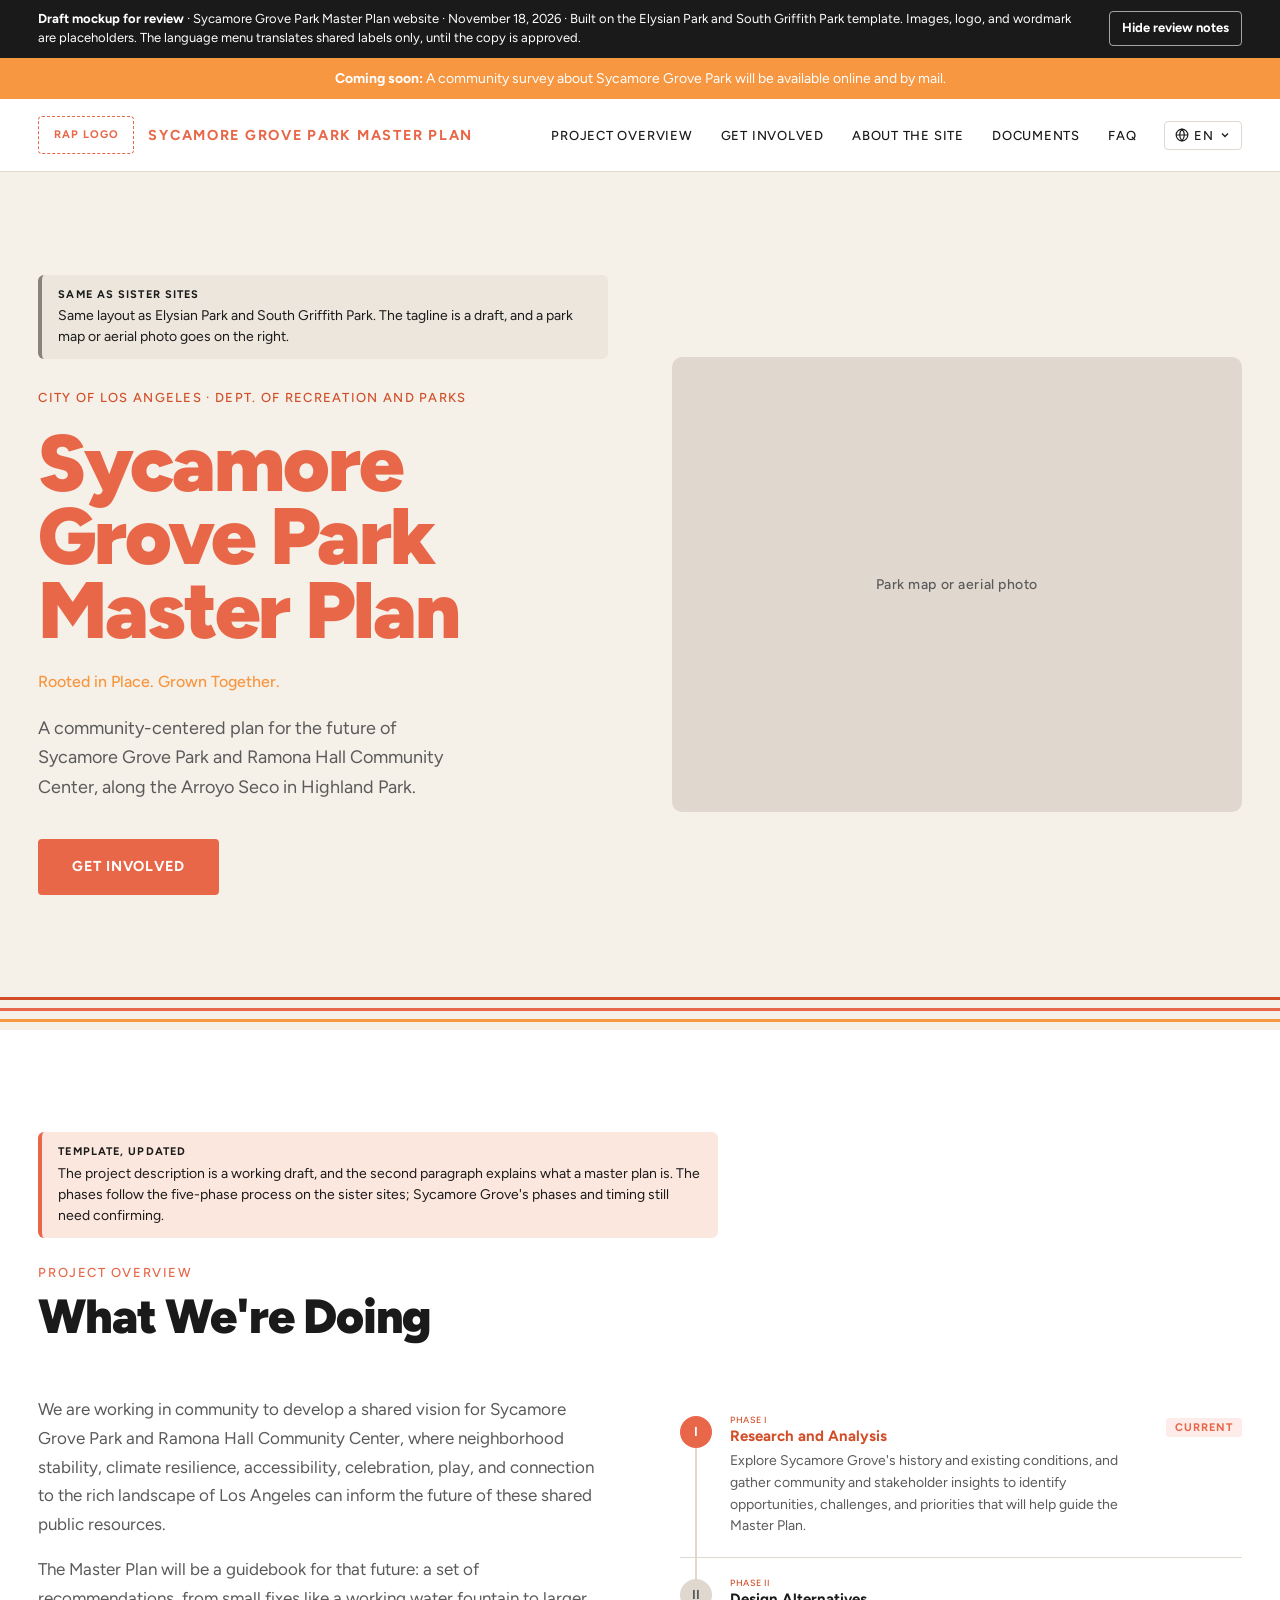
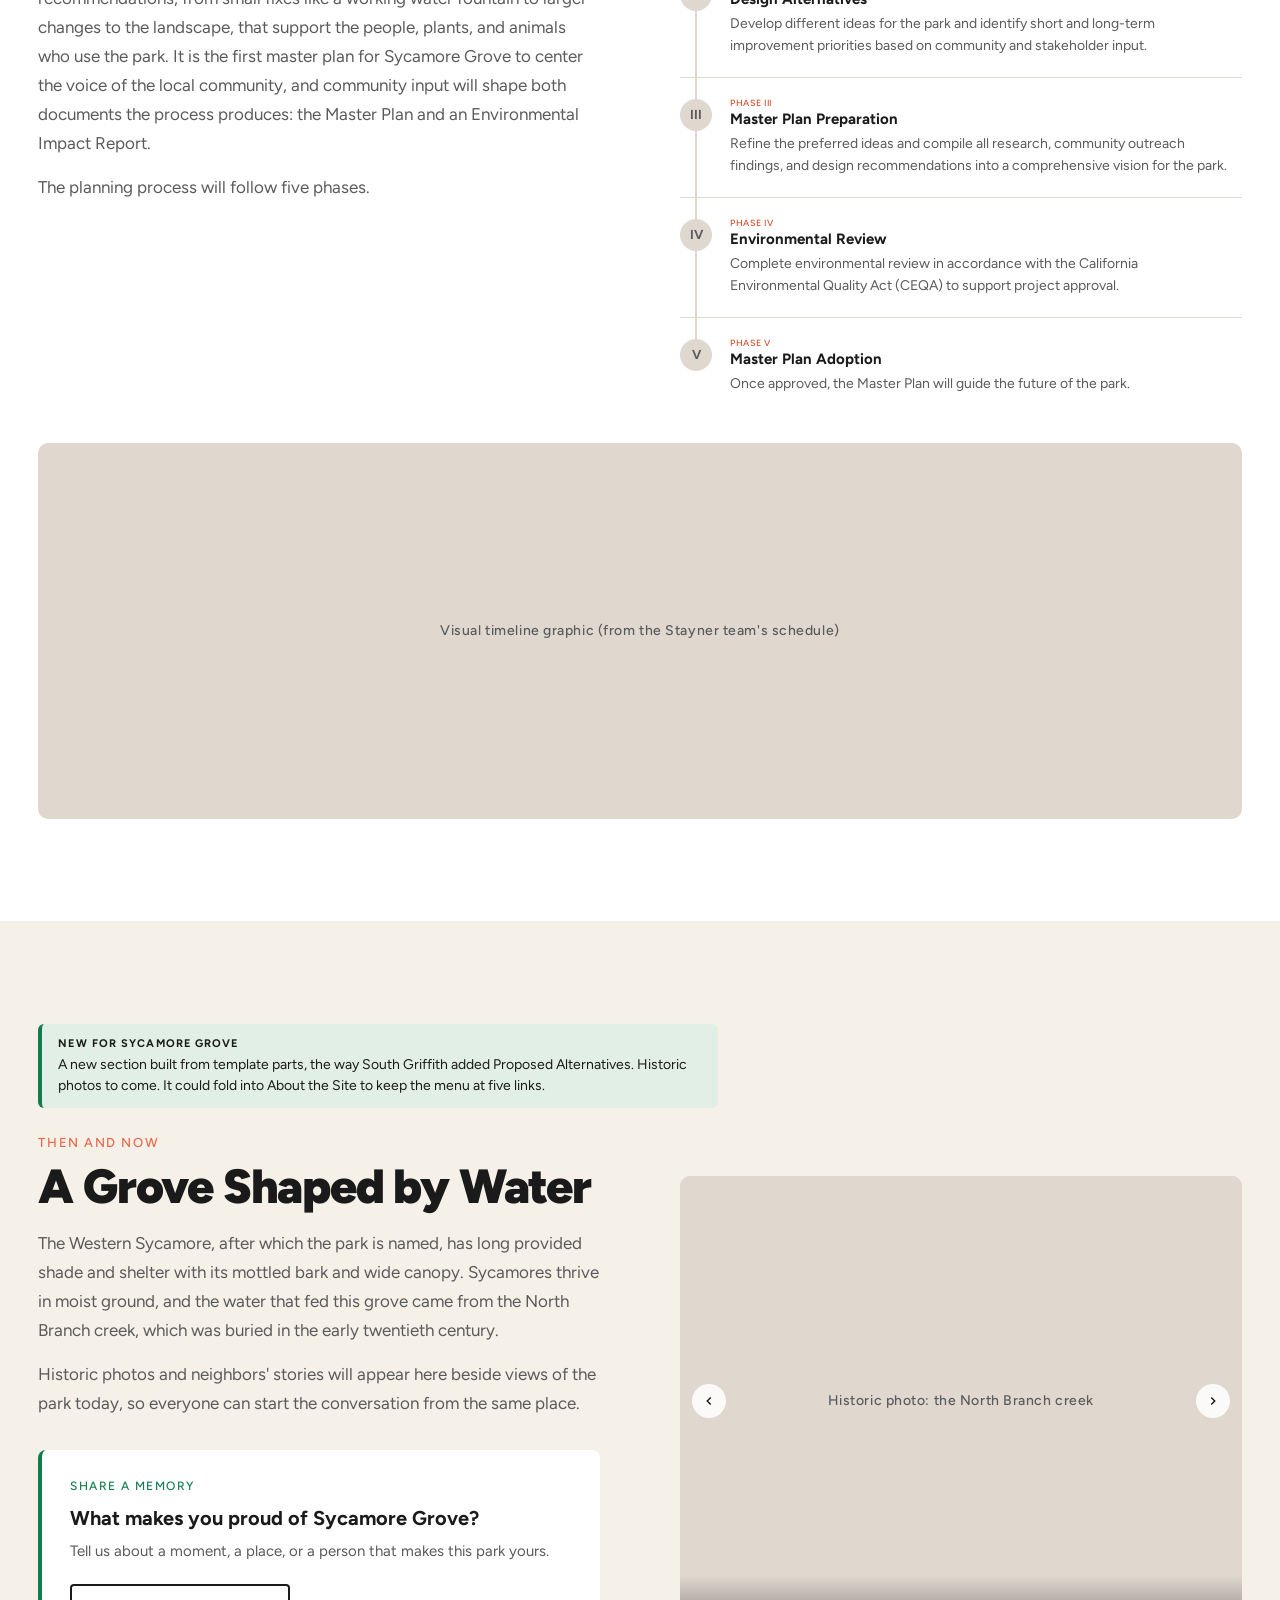
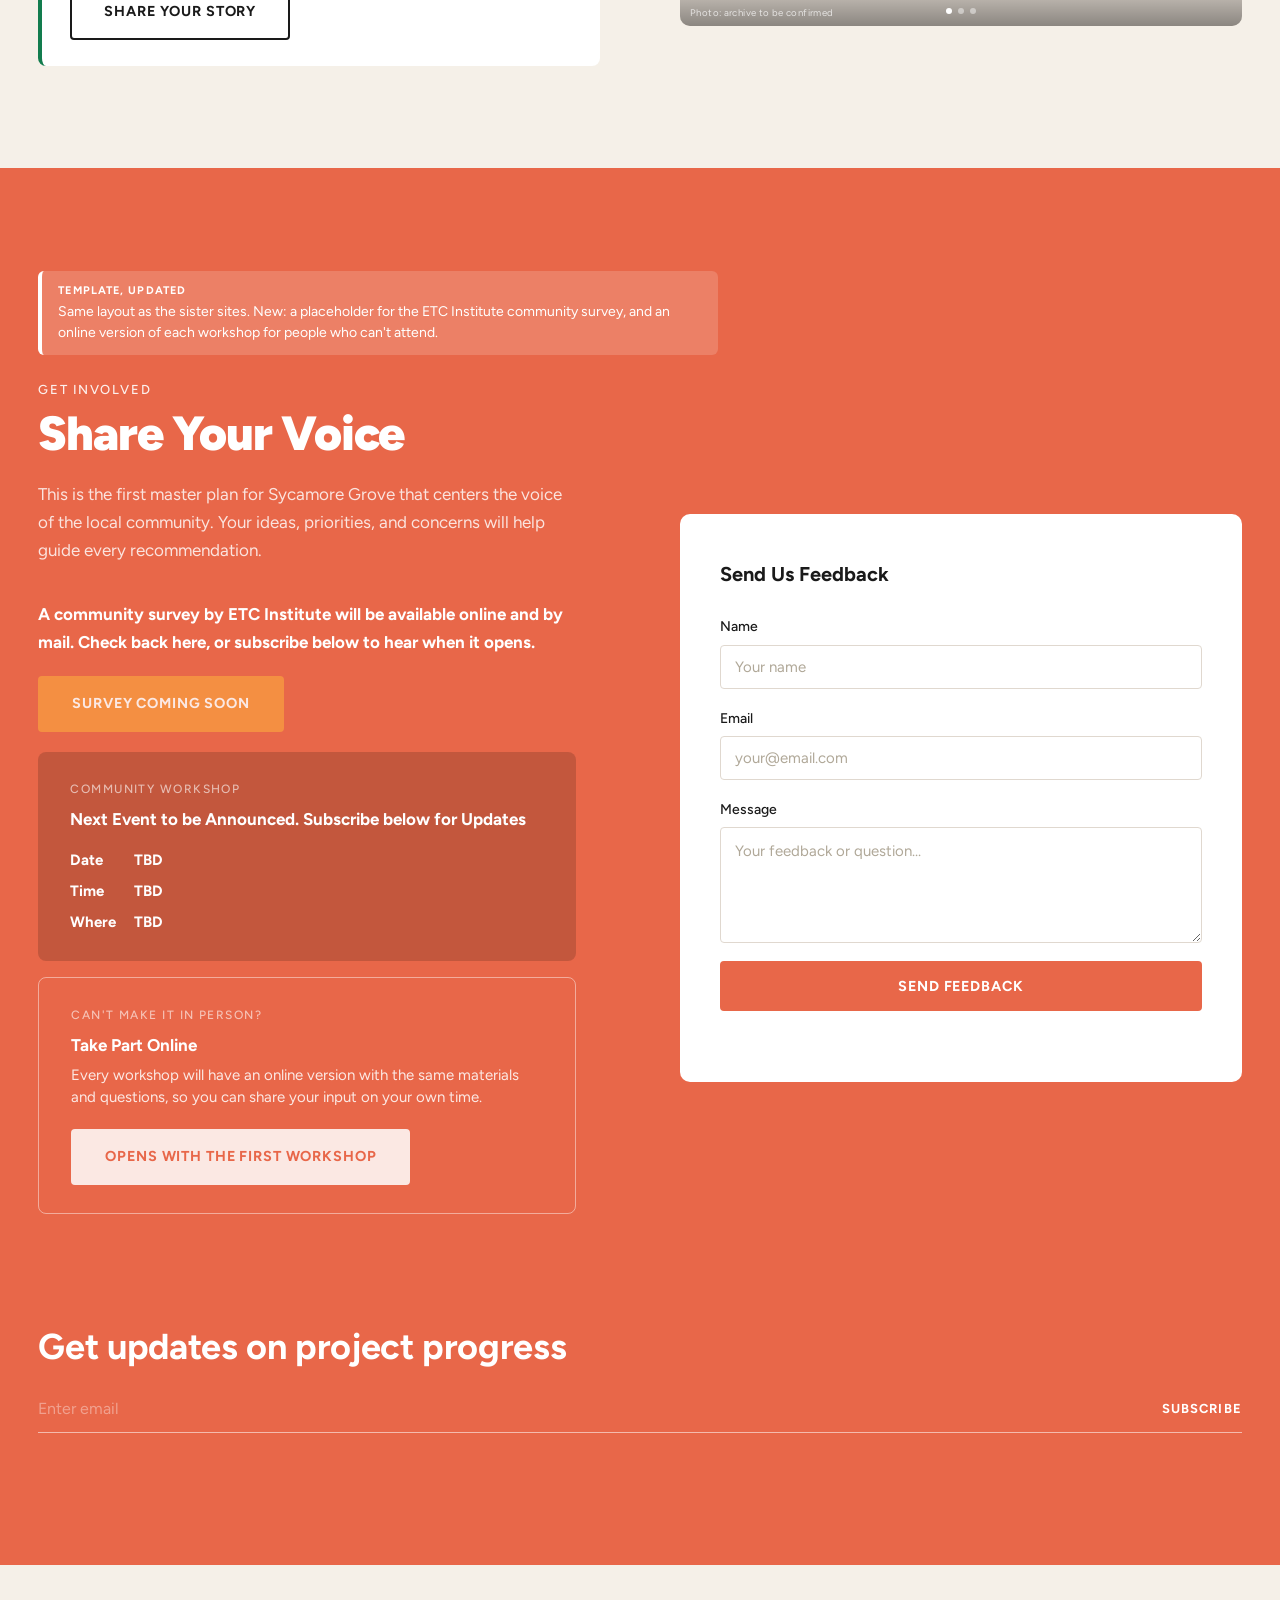
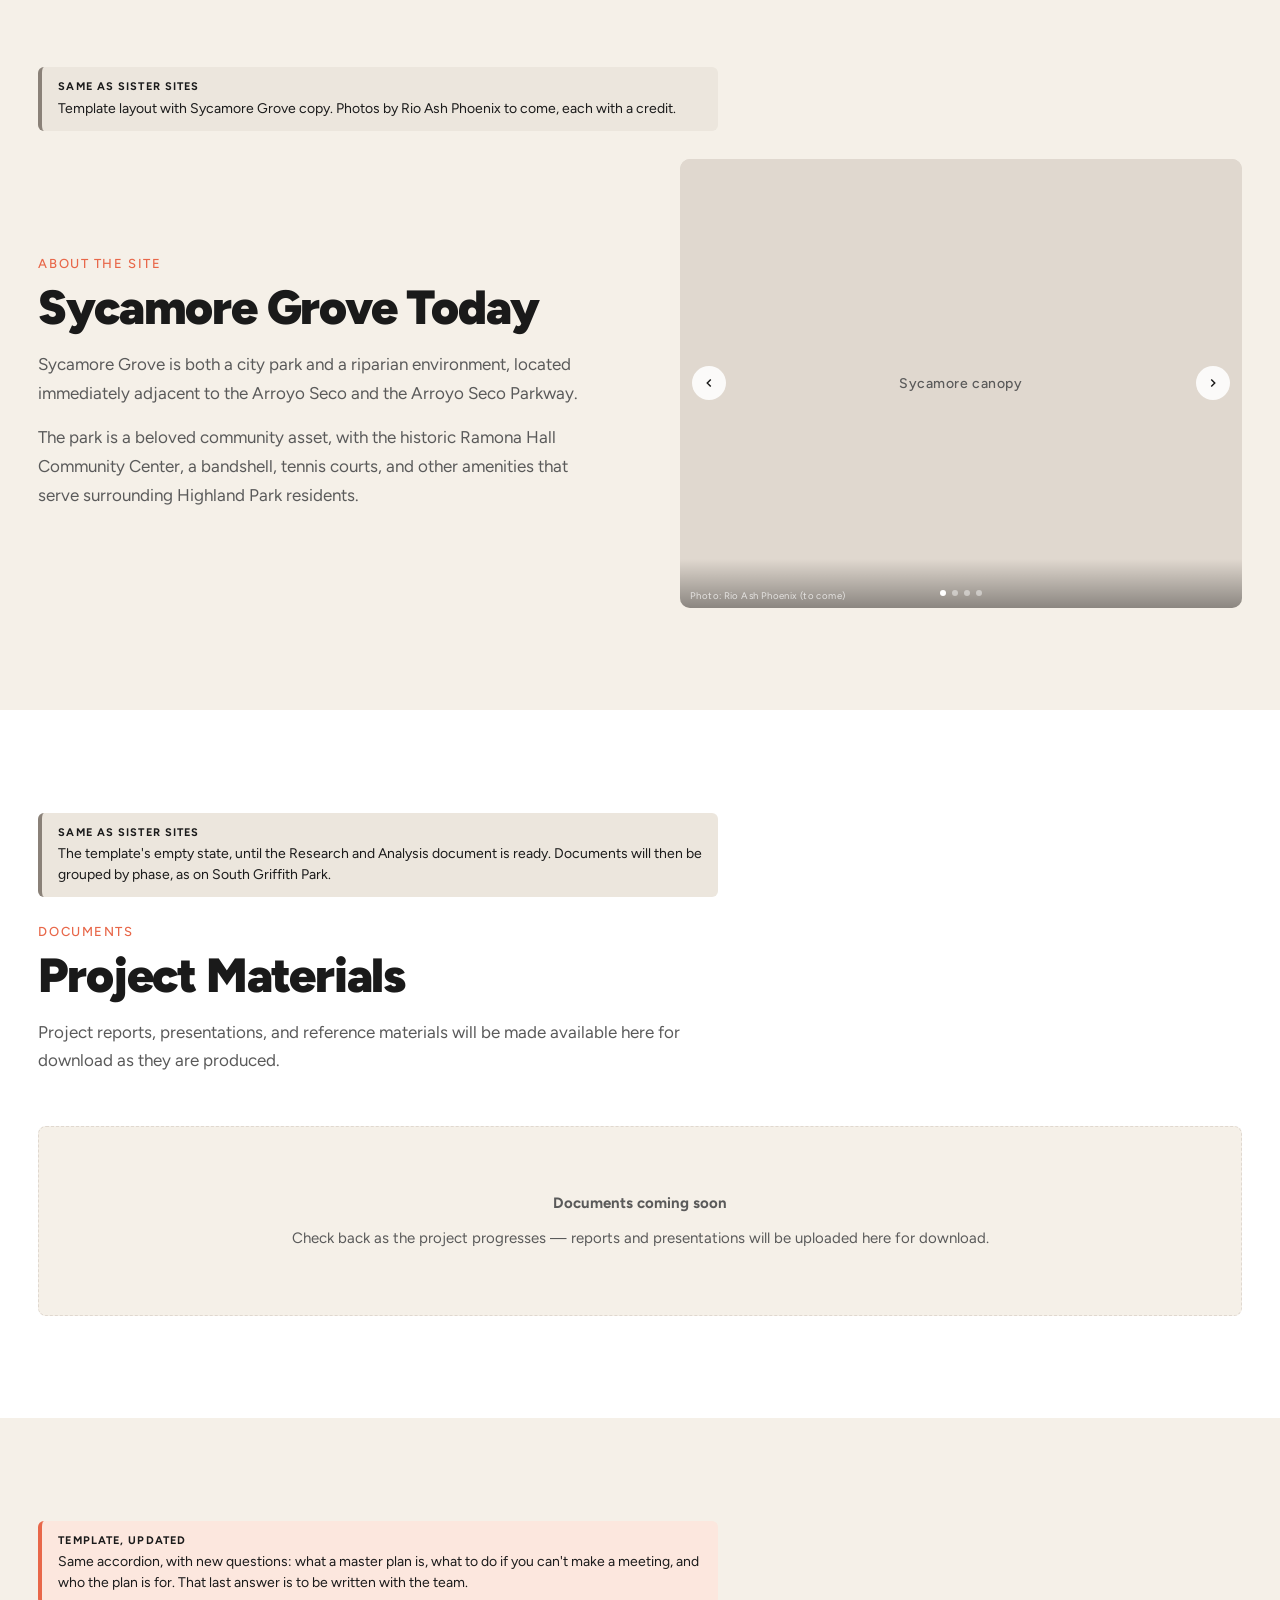
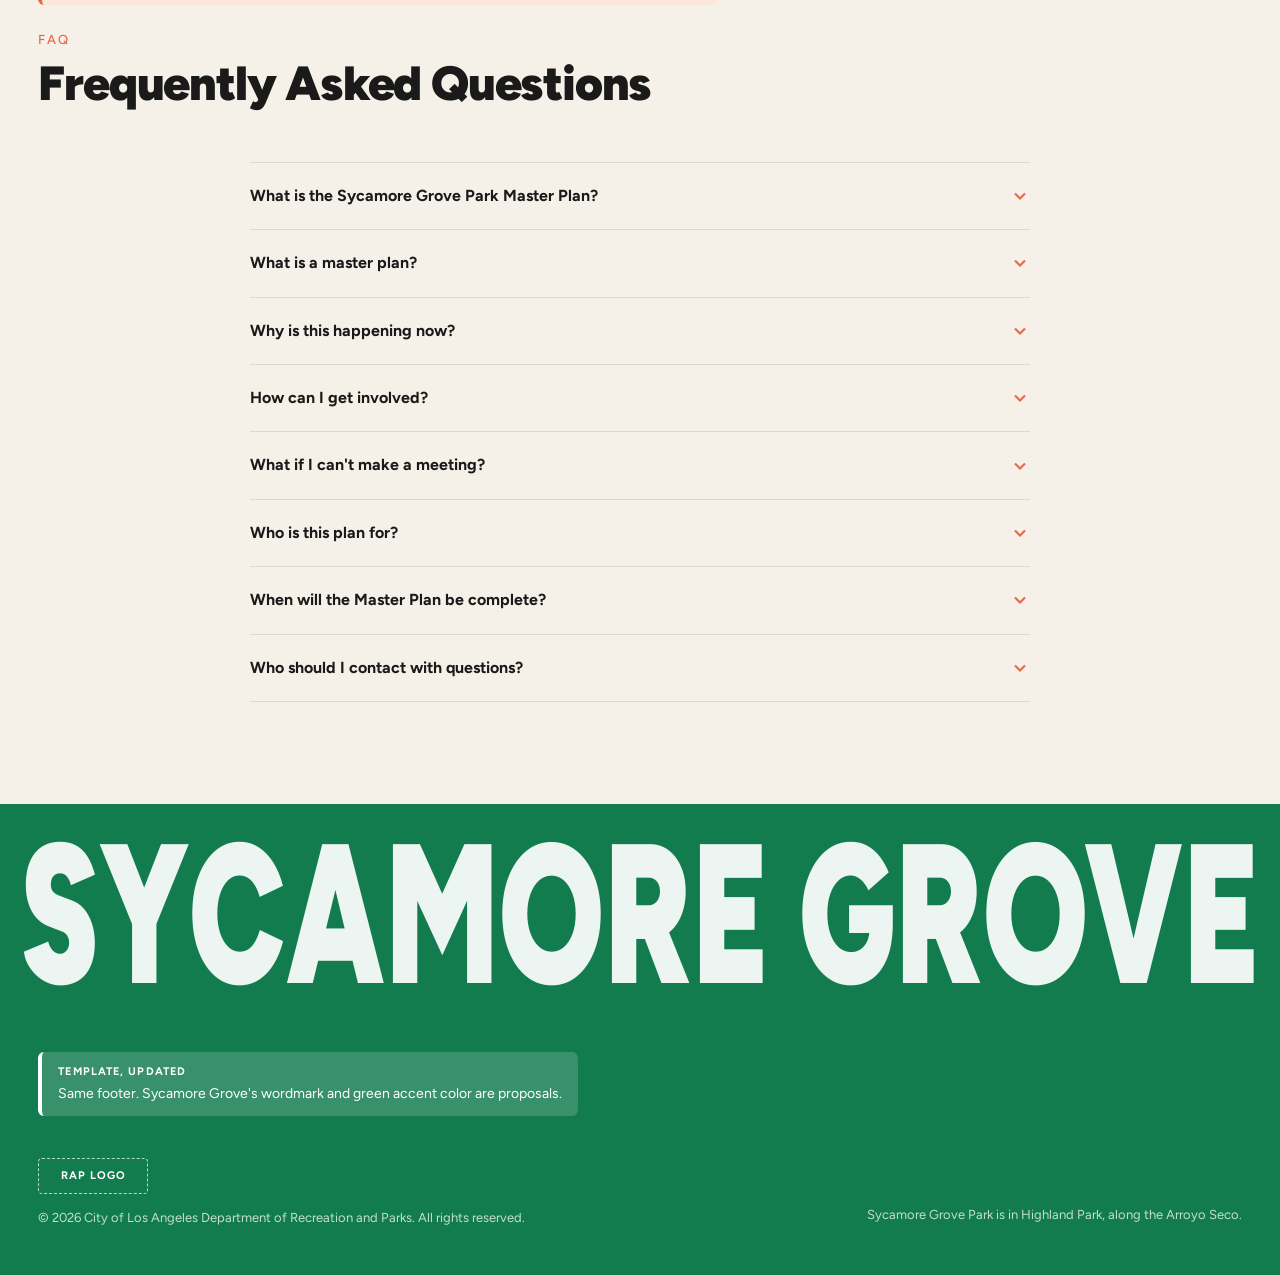
==== index.html @ 93586864 "Add files via upload" ====
<!DOCTYPE html>
<html lang="en">
<head>
  <meta charset="UTF-8">

  <!-- Google Analytics: the sister sites share one tag. Add it here once RAP confirms
       it should cover Sycamore Grove too. Left out of the mockup on purpose. -->

  <meta name="viewport" content="width=device-width, initial-scale=1.0">
  <title>Sycamore Grove Park Master Plan</title>
  <meta name="description" content="Help shape the future of Sycamore Grove Park and Ramona Hall Community Center. Share your voice in the community planning process.">
  <meta property="og:title" content="Sycamore Grove Park Master Plan">
  <meta property="og:description" content="Help shape the future of Sycamore Grove Park and Ramona Hall Community Center. Share your voice in the community planning process.">
  <meta property="og:type" content="website">
  <!-- og:image and og:url go here once the share image and site address exist -->

  <!-- MOCKUP ONLY: Figtree stands in for CircularXX until the font files are in ./Fonts -->
  <link rel="preconnect" href="https://fonts.googleapis.com">
  <link rel="preconnect" href="https://fonts.gstatic.com" crossorigin>
  <link href="https://fonts.googleapis.com/css2?family=Figtree:wght@300;400;500;700;900&display=swap" rel="stylesheet">

  <link rel="stylesheet" href="style.css">
  <!-- MOCKUP ONLY: review notes. Delete this line and mockup.js for the real site. -->
  <link rel="stylesheet" href="mockup.css">
</head>
<body>

  <!-- MOCKUP ONLY -->
  <div class="mock-bar">
    <p><strong>Draft mockup for review</strong> · Sycamore Grove Park Master Plan website · November 18, 2026 · Built on the Elysian Park and South Griffith Park template. Images, logo, and wordmark are placeholders. The language menu translates shared labels only, until the copy is approved.</p>
    <button type="button" class="mock-toggle">Hide review notes</button>
  </div>

  <!-- SURVEY BANNER (optional, same as South Griffith Park) -->
  <div class="survey-banner">
    <p data-i18n-html="survey_banner"><strong>Coming soon:</strong> A community survey about Sycamore Grove Park will be available online and by mail.</p>
  </div>

  <!-- NAVIGATION -->
  <header class="nav" id="top">
    <div class="nav__inner">
      <a href="#top" class="nav__brand">
        <!-- Replace with <img src="./Logo/LA_Rec%26Parks_Logo_Orange.svg" alt="LA Rec &amp; Parks" class="nav__logo"> -->
        <span class="nav__logo logo-placeholder" role="img" aria-label="LA Rec &amp; Parks">RAP logo</span>
        <span class="nav__site-name"><span class="nav__site-name--full">SYCAMORE GROVE PARK MASTER PLAN</span><span class="nav__site-name--short">SYCAMORE GROVE</span></span>
      </a>
      <nav class="nav__links" aria-label="Primary">
        <a href="#overview" data-i18n="nav_overview">Project Overview</a>
        <a href="#involved" data-i18n="nav_involved">Get Involved</a>
        <a href="#about" data-i18n="nav_about">About the Site</a>
        <a href="#documents" data-i18n="nav_documents">Documents</a>
        <a href="#faq" data-i18n="nav_faq">FAQ</a>
        <div class="lang-selector">
          <button class="lang-btn" id="langBtn" aria-expanded="false" aria-haspopup="listbox">
            <svg width="14" height="14" viewBox="0 0 24 24" fill="none" stroke="currentColor" stroke-width="2" aria-hidden="true"><circle cx="12" cy="12" r="10"/><path d="M2 12h20M12 2a15.3 15.3 0 0 1 4 10 15.3 15.3 0 0 1-4 10 15.3 15.3 0 0 1-4-10 15.3 15.3 0 0 1 4-10z"/></svg>
            <span id="langLabel">EN</span>
            <svg class="chevron" width="12" height="12" viewBox="0 0 24 24" fill="none" stroke="currentColor" stroke-width="2.5" aria-hidden="true"><polyline points="6 9 12 15 18 9"/></svg>
          </button>
          <div class="lang-dropdown" id="langDropdown" role="listbox" aria-label="Select language">
            <button role="option" aria-selected="true" data-code="EN">English</button>
            <button role="option" aria-selected="false" data-code="ES">Español</button>
            <button role="option" aria-selected="false" data-code="粤">广东话</button>
            <button role="option" aria-selected="false" data-code="普">普通话</button>
          </div>
        </div>
      </nav>
      <button class="nav__hamburger" id="mobileMenuBtn" aria-label="Open menu" aria-expanded="false" aria-controls="mobileMenu">
        <svg width="24" height="24" viewBox="0 0 24 24" fill="none" stroke="currentColor" stroke-width="2" aria-hidden="true"><line x1="3" y1="6" x2="21" y2="6"/><line x1="3" y1="12" x2="21" y2="12"/><line x1="3" y1="18" x2="21" y2="18"/></svg>
      </button>
    </div>
    <nav class="nav__mobile-menu" id="mobileMenu" aria-label="Mobile" hidden>
      <a href="#overview" data-i18n="nav_overview">Project Overview</a>
      <a href="#involved" data-i18n="nav_involved">Get Involved</a>
      <a href="#about" data-i18n="nav_about">About the Site</a>
      <a href="#documents" data-i18n="nav_documents">Documents</a>
      <a href="#faq" data-i18n="nav_faq">FAQ</a>
      <div class="mobile-lang">
        <button data-code="EN" aria-pressed="true">English</button>
        <button data-code="ES" aria-pressed="false">Español</button>
        <button data-code="粤" aria-pressed="false">广东话</button>
        <button data-code="普" aria-pressed="false">普通话</button>
      </div>
    </nav>
  </header>

  <main>

    <!-- HERO / INTRO -->
    <section class="hero" id="intro">
      <div class="hero__inner">
        <div class="hero__content">
          <aside class="mock-note" data-kind="template"><strong>Same as sister sites</strong>Same layout as Elysian Park and South Griffith Park. The tagline is a draft, and a park map or aerial photo goes on the right.</aside>
          <p class="eyebrow" data-i18n="hero_eyebrow">City of Los Angeles · Dept. of Recreation and Parks</p>
          <h1 class="hero__headline" data-i18n-html="hero_headline">Sycamore<br>Grove Park<br>Master Plan</h1>
          <p class="hero__tagline" data-i18n="hero_tagline">Rooted in Place. Grown Together.</p>
          <p class="hero__body" data-i18n="hero_body">A community-centered plan for the future of Sycamore Grove Park and Ramona Hall Community Center, along the Arroyo Seco in Highland Park.</p>
          <div class="hero__ctas">
            <a href="#involved" class="btn btn--primary" data-i18n="hero_cta">Get Involved</a>
          </div>
        </div>
        <div class="hero__image">
          <!-- Replace with <img src="./Images/SYCAMORE%20GROVE%20MAP.jpg" alt="Sycamore Grove Park map"> -->
          <span class="placeholder-label">Park map or aerial photo</span>
        </div>
      </div>
      <div class="hero__stripes" aria-hidden="true">
        <div class="stripe stripe--1"></div>
        <div class="stripe stripe--2"></div>
        <div class="stripe stripe--3"></div>
      </div>
    </section>

    <!-- PROJECT OVERVIEW -->
    <section class="section section--white" id="overview">
      <div class="section__inner">
        <aside class="mock-note" data-kind="updated"><strong>Template, updated</strong>The project description is a working draft, and the second paragraph explains what a master plan is. The phases follow the five-phase process on the sister sites; Sycamore Grove's phases and timing still need confirming.</aside>
        <div class="section__header">
          <p class="section-label" data-i18n="overview_label">Project Overview</p>
          <h2 class="section-heading" data-i18n="overview_heading">What We're Doing</h2>
        </div>
        <div class="overview-cols">
          <div class="overview-desc">
            <p data-i18n="overview_p1">We are working in community to develop a shared vision for Sycamore Grove Park and Ramona Hall Community Center, where neighborhood stability, climate resilience, accessibility, celebration, play, and connection to the rich landscape of Los Angeles can inform the future of these shared public resources.</p>
            <p data-i18n="overview_p2">The Master Plan will be a guidebook for that future: a set of recommendations, from small fixes like a working water fountain to larger changes to the landscape, that support the people, plants, and animals who use the park. It is the first master plan for Sycamore Grove to center the voice of the local community, and community input will shape both documents the process produces: the Master Plan and an Environmental Impact Report.</p>
            <p data-i18n="overview_p3">The planning process will follow five phases.</p>
          </div>
          <div class="overview-timeline">
            <ol class="timeline">
              <li class="timeline__item timeline__item--current">
                <div class="timeline__dot" aria-hidden="true">I</div>
                <div class="timeline__content">
                  <p class="timeline__phase-label" data-i18n="phase_label_1">Phase I</p>
                  <h3 data-i18n="timeline_1_title">Research and Analysis</h3>
                  <p data-i18n="timeline_1_desc">Explore Sycamore Grove's history and existing conditions, and gather community and stakeholder insights to identify opportunities, challenges, and priorities that will help guide the Master Plan.</p>
                </div>
                <span class="timeline__badge" data-i18n="timeline_badge">Current</span>
              </li>
              <li class="timeline__item">
                <div class="timeline__dot" aria-hidden="true">II</div>
                <div class="timeline__content">
                  <p class="timeline__phase-label" data-i18n="phase_label_2">Phase II</p>
                  <h3 data-i18n="timeline_2_title">Design Alternatives</h3>
                  <p data-i18n="timeline_2_desc">Develop different ideas for the park and identify short and long-term improvement priorities based on community and stakeholder input.</p>
                </div>
              </li>
              <li class="timeline__item">
                <div class="timeline__dot" aria-hidden="true">III</div>
                <div class="timeline__content">
                  <p class="timeline__phase-label" data-i18n="phase_label_3">Phase III</p>
                  <h3 data-i18n="timeline_3_title">Master Plan Preparation</h3>
                  <p data-i18n="timeline_3_desc">Refine the preferred ideas and compile all research, community outreach findings, and design recommendations into a comprehensive vision for the park.</p>
                </div>
              </li>
              <li class="timeline__item">
                <div class="timeline__dot" aria-hidden="true">IV</div>
                <div class="timeline__content">
                  <p class="timeline__phase-label" data-i18n="phase_label_4">Phase IV</p>
                  <h3 data-i18n="timeline_4_title">Environmental Review</h3>
                  <p data-i18n="timeline_4_desc">Complete environmental review in accordance with the California Environmental Quality Act (CEQA) to support project approval.</p>
                </div>
              </li>
              <li class="timeline__item">
                <div class="timeline__dot" aria-hidden="true">V</div>
                <div class="timeline__content">
                  <p class="timeline__phase-label" data-i18n="phase_label_5">Phase V</p>
                  <h3 data-i18n="timeline_5_title">Master Plan Adoption</h3>
                  <p data-i18n="timeline_5_desc">Once approved, the Master Plan will guide the future of the park.</p>
                </div>
              </li>
            </ol>
          </div>
        </div>
        <div class="overview-timeline-graphic">
          <!-- Replace with <img src="./Images/Sycamore%20Grove%20MP_Visual%20Timeline.png" alt="Sycamore Grove Park Master Plan visual timeline"> -->
          <div class="graphic-placeholder"><span class="placeholder-label">Visual timeline graphic (from the Stayner team's schedule)</span></div>
        </div>
      </div>
    </section>

    <!-- THEN AND NOW (new for Sycamore Grove) -->
    <section class="section section--cream" id="history">
      <div class="section__inner">
        <aside class="mock-note" data-kind="new"><strong>New for Sycamore Grove</strong>A new section built from template parts, the way South Griffith added Proposed Alternatives. Historic photos to come. It could fold into About the Site to keep the menu at five links.</aside>
        <div class="section__inner--split history-split">
          <div class="about-text">
            <p class="section-label" data-i18n="history_label">Then and Now</p>
            <h2 class="section-heading" data-i18n="history_heading">A Grove Shaped by Water</h2>
            <p data-i18n="history_p1">The Western Sycamore, after which the park is named, has long provided shade and shelter with its mottled bark and wide canopy. Sycamores thrive in moist ground, and the water that fed this grove came from the North Branch creek, which was buried in the early twentieth century.</p>
            <p data-i18n="history_p2">Historic photos and neighbors' stories will appear here beside views of the park today, so everyone can start the conversation from the same place.</p>
            <div class="prompt-card">
              <p class="prompt-card__tag" data-i18n="prompt_tag">Share a memory</p>
              <h3 data-i18n="prompt_heading">What makes you proud of Sycamore Grove?</h3>
              <p data-i18n="prompt_body">Tell us about a moment, a place, or a person that makes this park yours.</p>
              <a href="#involved" class="btn btn--outline" data-i18n="prompt_cta">Share Your Story</a>
            </div>
          </div>
          <div class="carousel" role="region" aria-label="Historic and current photos" aria-roledescription="carousel">
            <div class="carousel__slide is-active">
              <div class="carousel__placeholder"><span class="placeholder-label">Historic photo: the North Branch creek</span></div>
              <span class="carousel__credit">Photo: archive to be confirmed</span>
            </div>
            <div class="carousel__slide">
              <div class="carousel__placeholder"><span class="placeholder-label">The same view today</span></div>
              <span class="carousel__credit">Photo: Rio Ash Phoenix (to come)</span>
            </div>
            <div class="carousel__slide">
              <div class="carousel__placeholder"><span class="placeholder-label">Historic photo: Ramona Hall or the bandshell</span></div>
              <span class="carousel__credit">Photo: archive to be confirmed</span>
            </div>
            <button class="carousel__btn carousel__btn--prev" aria-label="Previous image">
              <svg width="14" height="14" viewBox="0 0 24 24" fill="none" stroke="currentColor" stroke-width="2.5" aria-hidden="true"><polyline points="15 18 9 12 15 6"/></svg>
            </button>
            <button class="carousel__btn carousel__btn--next" aria-label="Next image">
              <svg width="14" height="14" viewBox="0 0 24 24" fill="none" stroke="currentColor" stroke-width="2.5" aria-hidden="true"><polyline points="9 6 15 12 9 18"/></svg>
            </button>
            <div class="carousel__dots" aria-hidden="true">
              <button class="carousel__dot is-active" tabindex="-1"></button>
              <button class="carousel__dot" tabindex="-1"></button>
              <button class="carousel__dot" tabindex="-1"></button>
            </div>
          </div>
        </div>
      </div>
    </section>

    <!-- GET INVOLVED -->
    <section class="section section--orange" id="involved">
      <div class="section__inner">
        <aside class="mock-note mock-note--on-dark" data-kind="updated"><strong>Template, updated</strong>Same layout as the sister sites. New: a placeholder for the ETC Institute community survey, and an online version of each workshop for people who can't attend.</aside>
        <div class="involved-split">
          <div class="involved-left">
            <p class="section-label section-label--light" data-i18n="involved_label">Get Involved</p>
            <h2 class="section-heading section-heading--white" data-i18n="involved_heading">Share Your Voice</h2>
            <p class="involved-body" data-i18n="involved_body">This is the first master plan for Sycamore Grove that centers the voice of the local community. Your ideas, priorities, and concerns will help guide every recommendation.</p>
            <p class="survey-closed" data-i18n="survey_note">A community survey by ETC Institute will be available online and by mail. Check back here, or subscribe below to hear when it opens.</p>
            <div class="survey-cta">
              <span class="btn btn--accent is-soon" aria-disabled="true" data-i18n="survey_cta_soon">Survey Coming Soon</span>
            </div>
            <div class="workshop-block">
              <p class="workshop-tag" data-i18n="workshop_tag">Community Workshop</p>
              <h3 data-i18n="workshop_heading">Next Event to be Announced. Subscribe below for Updates</h3>
              <ul class="workshop-details">
                <li><span data-i18n="workshop_date_label">Date</span><span data-i18n="workshop_date_value">TBD</span></li>
                <li><span data-i18n="workshop_time_label">Time</span><span data-i18n="workshop_time_value">TBD</span></li>
                <li><span data-i18n="workshop_where_label">Where</span><span data-i18n="workshop_where_value">TBD</span></li>
              </ul>
            </div>
            <div class="online-block">
              <p class="workshop-tag" data-i18n="online_tag">Can't make it in person?</p>
              <h3 data-i18n="online_heading">Take Part Online</h3>
              <p data-i18n="online_body">Every workshop will have an online version with the same materials and questions, so you can share your input on your own time.</p>
              <span class="btn btn--white is-soon" aria-disabled="true" data-i18n="online_cta">Opens With the First Workshop</span>
            </div>
          </div>
          <div class="involved-form">
            <form id="feedbackForm" novalidate>
              <h3 data-i18n="form_heading">Send Us Feedback</h3>
              <div class="form-field">
                <label for="name" data-i18n="form_name_label">Name</label>
                <input type="text" id="name" name="name" placeholder="Your name" required autocomplete="name" data-i18n-placeholder="form_name_placeholder">
              </div>
              <div class="form-field">
                <label for="email" data-i18n="form_email_label">Email</label>
                <input type="email" id="email" name="email" placeholder="your@email.com" required autocomplete="email" data-i18n-placeholder="form_email_placeholder">
              </div>
              <div class="form-field">
                <label for="message" data-i18n="form_message_label">Message</label>
                <textarea id="message" name="message" rows="4" placeholder="Your feedback or question..." required data-i18n-placeholder="form_message_placeholder"></textarea>
              </div>
              <button type="submit" class="btn btn--primary btn--full" data-i18n="form_submit">Send Feedback</button>
              <p class="form-status" id="formStatus" aria-live="polite" aria-atomic="true"></p>
            </form>
          </div>
        </div>
        <div class="updates-row">
          <p class="updates-label" data-i18n="updates_label">Get updates on project progress</p>
          <form class="updates-form" id="updatesForm" novalidate>
            <input type="email" class="updates-input" placeholder="Enter email" aria-label="Email address" required data-i18n-placeholder="updates_placeholder">
            <button type="submit" class="updates-submit" data-i18n="updates_submit">Subscribe</button>
          </form>
          <p class="updates-status" id="updatesStatus" aria-live="polite" aria-atomic="true"></p>
        </div>
      </div>
    </section>

    <!-- ABOUT THE SITE -->
    <section class="section section--cream" id="about">
      <div class="section__inner">
        <aside class="mock-note" data-kind="template"><strong>Same as sister sites</strong>Template layout with Sycamore Grove copy. Photos by Rio Ash Phoenix to come, each with a credit.</aside>
        <div class="section__inner--split about-split">
          <div class="about-text">
            <p class="section-label" data-i18n="about_label">About the Site</p>
            <h2 class="section-heading" data-i18n="about_heading">Sycamore Grove Today</h2>
            <p data-i18n="about_p1">Sycamore Grove is both a city park and a riparian environment, located immediately adjacent to the Arroyo Seco and the Arroyo Seco Parkway.</p>
            <p data-i18n="about_p2">The park is a beloved community asset, with the historic Ramona Hall Community Center, a bandshell, tennis courts, and other amenities that serve surrounding Highland Park residents.</p>
          </div>
          <div class="carousel" role="region" aria-label="Site images" aria-roledescription="carousel">
            <div class="carousel__slide is-active">
              <div class="carousel__placeholder"><span class="placeholder-label">Sycamore canopy</span></div>
              <span class="carousel__credit">Photo: Rio Ash Phoenix (to come)</span>
            </div>
            <div class="carousel__slide">
              <div class="carousel__placeholder"><span class="placeholder-label">Ramona Hall Community Center</span></div>
              <span class="carousel__credit">Photo: Rio Ash Phoenix (to come)</span>
            </div>
            <div class="carousel__slide">
              <div class="carousel__placeholder"><span class="placeholder-label">Bandshell</span></div>
              <span class="carousel__credit">Photo: Rio Ash Phoenix (to come)</span>
            </div>
            <div class="carousel__slide">
              <div class="carousel__placeholder"><span class="placeholder-label">Arroyo Seco edge</span></div>
              <span class="carousel__credit">Photo: Rio Ash Phoenix (to come)</span>
            </div>
            <button class="carousel__btn carousel__btn--prev" aria-label="Previous image">
              <svg width="14" height="14" viewBox="0 0 24 24" fill="none" stroke="currentColor" stroke-width="2.5" aria-hidden="true"><polyline points="15 18 9 12 15 6"/></svg>
            </button>
            <button class="carousel__btn carousel__btn--next" aria-label="Next image">
              <svg width="14" height="14" viewBox="0 0 24 24" fill="none" stroke="currentColor" stroke-width="2.5" aria-hidden="true"><polyline points="9 6 15 12 9 18"/></svg>
            </button>
            <div class="carousel__dots" aria-hidden="true">
              <button class="carousel__dot is-active" tabindex="-1"></button>
              <button class="carousel__dot" tabindex="-1"></button>
              <button class="carousel__dot" tabindex="-1"></button>
              <button class="carousel__dot" tabindex="-1"></button>
            </div>
          </div>
        </div>
      </div>
    </section>

    <!-- DOCUMENTS -->
    <section class="section section--white" id="documents">
      <div class="section__inner">
        <aside class="mock-note" data-kind="template"><strong>Same as sister sites</strong>The template's empty state, until the Research and Analysis document is ready. Documents will then be grouped by phase, as on South Griffith Park.</aside>
        <div class="section__header">
          <p class="section-label" data-i18n="docs_label">Documents</p>
          <h2 class="section-heading" data-i18n="docs_heading">Project Materials</h2>
          <p class="section-intro" data-i18n="docs_intro">Project reports, presentations, and reference materials will be made available here for download as they are produced.</p>
        </div>
        <div class="docs-empty">
          <p class="docs-empty__title" data-i18n="docs_empty_title">Documents coming soon</p>
          <p data-i18n="docs_empty_body">Check back as the project progresses — reports and presentations will be uploaded here for download.</p>
        </div>
      </div>
    </section>

    <!-- FAQ -->
    <section class="section section--cream" id="faq">
      <div class="section__inner">
        <aside class="mock-note" data-kind="updated"><strong>Template, updated</strong>Same accordion, with new questions: what a master plan is, what to do if you can't make a meeting, and who the plan is for. That last answer is to be written with the team.</aside>
        <div class="section__header">
          <p class="section-label" data-i18n="faq_label">FAQ</p>
          <h2 class="section-heading" data-i18n="faq_heading">Frequently Asked Questions</h2>
        </div>
        <div class="accordion" role="list">

          <div class="accordion__item" role="listitem">
            <button class="accordion__trigger" aria-expanded="false" aria-controls="faq-1">
              <span data-i18n="faq_1_q">What is the Sycamore Grove Park Master Plan?</span>
              <svg class="accordion__icon" width="20" height="20" viewBox="0 0 24 24" fill="none" stroke="currentColor" stroke-width="2.5" aria-hidden="true"><polyline points="6 9 12 15 18 9"/></svg>
            </button>
            <div class="accordion__body" id="faq-1" role="region">
              <div class="accordion__body-inner" data-i18n-html="faq_1_body">
                <p>The Sycamore Grove Park Master Plan is a planning initiative led by the City of Los Angeles Department of Recreation and Parks to guide the future of Sycamore Grove Park and Ramona Hall Community Center. It is the first master plan for the park to center the voice of the local community.</p>
              </div>
            </div>
          </div>

          <div class="accordion__item" role="listitem">
            <button class="accordion__trigger" aria-expanded="false" aria-controls="faq-2">
              <span data-i18n="faq_2_q">What is a master plan?</span>
              <svg class="accordion__icon" width="20" height="20" viewBox="0 0 24 24" fill="none" stroke="currentColor" stroke-width="2.5" aria-hidden="true"><polyline points="6 9 12 15 18 9"/></svg>
            </button>
            <div class="accordion__body" id="faq-2" role="region">
              <div class="accordion__body-inner" data-i18n-html="faq_2_body">
                <p>A master plan is a legal document: a set of recommendations for how a park should change over time. Recommendations can range from small improvements, like fixing a water fountain, to larger changes to the landscape.</p>
                <p>This process produces two documents: the Master Plan and an Environmental Impact Report, which studies how proposed changes would affect the environment. Community input shapes the decisions in both.</p>
              </div>
            </div>
          </div>

          <div class="accordion__item" role="listitem">
            <button class="accordion__trigger" aria-expanded="false" aria-controls="faq-3">
              <span data-i18n="faq_3_q">Why is this happening now?</span>
              <svg class="accordion__icon" width="20" height="20" viewBox="0 0 24 24" fill="none" stroke="currentColor" stroke-width="2.5" aria-hidden="true"><polyline points="6 9 12 15 18 9"/></svg>
            </button>
            <div class="accordion__body" id="faq-3" role="region">
              <div class="accordion__body-inner" data-i18n-html="faq_3_body">
                <p>Sycamore Grove is a beloved community asset, and RAP has identified it as a park in need of a new vision. <em class="draft">[Draft: add funding and background once confirmed with the project team.]</em></p>
              </div>
            </div>
          </div>

          <div class="accordion__item" role="listitem">
            <button class="accordion__trigger" aria-expanded="false" aria-controls="faq-4">
              <span data-i18n="faq_4_q">How can I get involved?</span>
              <svg class="accordion__icon" width="20" height="20" viewBox="0 0 24 24" fill="none" stroke="currentColor" stroke-width="2.5" aria-hidden="true"><polyline points="6 9 12 15 18 9"/></svg>
            </button>
            <div class="accordion__body" id="faq-4" role="region">
              <div class="accordion__body-inner" data-i18n-html="faq_4_body">
                <p>Community members will be able to take part through:</p>
                <ul>
                  <li>A community survey, online and by mail</li>
                  <li>Community workshops</li>
                  <li>An online version of each workshop</li>
                  <li>Sending feedback through this website</li>
                </ul>
              </div>
            </div>
          </div>

          <div class="accordion__item" role="listitem">
            <button class="accordion__trigger" aria-expanded="false" aria-controls="faq-5">
              <span data-i18n="faq_5_q">What if I can't make a meeting?</span>
              <svg class="accordion__icon" width="20" height="20" viewBox="0 0 24 24" fill="none" stroke="currentColor" stroke-width="2.5" aria-hidden="true"><polyline points="6 9 12 15 18 9"/></svg>
            </button>
            <div class="accordion__body" id="faq-5" role="region">
              <div class="accordion__body-inner" data-i18n-html="faq_5_body">
                <p>Every workshop will have an online version with the same materials and questions, so you can share your input on your own time. You can also send feedback through the form on this page at any time.</p>
              </div>
            </div>
          </div>

          <div class="accordion__item" role="listitem">
            <button class="accordion__trigger" aria-expanded="false" aria-controls="faq-6">
              <span data-i18n="faq_6_q">Who is this plan for?</span>
              <svg class="accordion__icon" width="20" height="20" viewBox="0 0 24 24" fill="none" stroke="currentColor" stroke-width="2.5" aria-hidden="true"><polyline points="6 9 12 15 18 9"/></svg>
            </button>
            <div class="accordion__body" id="faq-6" role="region">
              <div class="accordion__body-inner" data-i18n-html="faq_6_body">
                <p><em class="draft">[Draft: answer to be written with the project team. It should speak directly to neighbors' questions about displacement, change in Highland Park, and who the park serves.]</em></p>
              </div>
            </div>
          </div>

          <div class="accordion__item" role="listitem">
            <button class="accordion__trigger" aria-expanded="false" aria-controls="faq-7">
              <span data-i18n="faq_7_q">When will the Master Plan be complete?</span>
              <svg class="accordion__icon" width="20" height="20" viewBox="0 0 24 24" fill="none" stroke="currentColor" stroke-width="2.5" aria-hidden="true"><polyline points="6 9 12 15 18 9"/></svg>
            </button>
            <div class="accordion__body" id="faq-7" role="region">
              <div class="accordion__body-inner" data-i18n-html="faq_7_body">
                <p>The tentative schedule is:</p>
                <ul>
                  <li><strong>Current (Fall 2026 to early 2027):</strong> Research and Analysis</li>
                  <li><strong>2027:</strong> Community engagement and design</li>
                  <li><strong>2027 to 2028:</strong> Environmental Review (CEQA process)</li>
                  <li><strong>Fall 2028:</strong> Final Master Plan</li>
                </ul>
                <p>Updates to the schedule will be shared as the work advances.</p>
              </div>
            </div>
          </div>

          <div class="accordion__item" role="listitem">
            <button class="accordion__trigger" aria-expanded="false" aria-controls="faq-8">
              <span data-i18n="faq_8_q">Who should I contact with questions?</span>
              <svg class="accordion__icon" width="20" height="20" viewBox="0 0 24 24" fill="none" stroke="currentColor" stroke-width="2.5" aria-hidden="true"><polyline points="6 9 12 15 18 9"/></svg>
            </button>
            <div class="accordion__body" id="faq-8" role="region">
              <div class="accordion__body-inner" data-i18n-html="faq_8_body">
                <p>You can reach the project team by submitting the feedback form on this page.</p>
              </div>
            </div>
          </div>

        </div>
      </div>
    </section>

  </main>

  <!-- FOOTER -->
  <footer class="footer">
    <div class="footer__supergraphic">
      <!-- Replace with <img src="./Logo/SGV-Footer-Wordmark.png" alt="Sycamore Grove" class="footer__wordmark"> -->
      <svg class="footer__wordmark wordmark-placeholder" viewBox="0 0 1000 132" role="img" aria-label="Sycamore Grove"><text x="0" y="122" textLength="1000" lengthAdjust="spacingAndGlyphs">SYCAMORE GROVE</text></svg>
    </div>
    <div class="footer__inner">
      <div class="footer__left">
        <aside class="mock-note mock-note--on-dark" data-kind="updated"><strong>Template, updated</strong>Same footer. Sycamore Grove's wordmark and green accent color are proposals.</aside>
        <!-- Replace with <img src="./Logo/LA_Rec%26Parks_Logo_White.svg" alt="LA Rec &amp; Parks" class="footer__logo" width="130" height="40"> -->
        <span class="footer__logo logo-placeholder logo-placeholder--light" role="img" aria-label="LA Rec &amp; Parks">RAP logo</span>
        <p data-i18n="footer_copyright">© 2026 City of Los Angeles Department of Recreation and Parks. All rights reserved.</p>
      </div>
      <div class="footer__right">
        <span class="footer__note" data-i18n-html="footer_note">Sycamore Grove Park is in Highland Park, along the Arroyo Seco.</span>
      </div>
    </div>
  </footer>

  <script src="translations.js"></script>
  <script src="main.js"></script>
  <!-- MOCKUP ONLY -->
  <script src="mockup.js"></script>
</body>
</html>
---- style.css ----
*, *::before, *::after {
  box-sizing: border-box;
  margin: 0;
  padding: 0;
}

/* ===== TOKENS ===== */
:root {
  --orange-dark: #D14E29;
  --orange-mid: #E86749;
  --accent: #F79741;
  --cream: #F5F0E8;
  --white: #FFFFFF;
  --ink: #1A1A1A;
  --ink-muted: #5A5A5A;
  --border: #E0D8CF;
  --nav-height: 72px;
  --banner-height: 42px;
  --pad-section: clamp(64px, 8vw, 112px);
  --pad-inner: clamp(20px, 3vw, 48px);
  --max-inner: 1360px;
}

/* ===== FONTS ===== */
@font-face {
  font-family: 'CircularXX';
  src: url('./Fonts/CircularXX-ExtraBlack.otf') format('opentype');
  font-weight: 900;
  font-style: normal;
  font-display: swap;
}
@font-face {
  font-family: 'CircularXX';
  src: url('./Fonts/CircularXX-Bold.otf') format('opentype');
  font-weight: 700;
  font-style: normal;
  font-display: swap;
}
@font-face {
  font-family: 'CircularXX';
  src: url('./Fonts/CircularXX-Medium.otf') format('opentype');
  font-weight: 500;
  font-style: normal;
  font-display: swap;
}
@font-face {
  font-family: 'CircularXX';
  src: url('./Fonts/CircularXX-Regular.otf') format('opentype');
  font-weight: 400;
  font-style: normal;
  font-display: swap;
}
@font-face {
  font-family: 'CircularXX';
  src: url('./Fonts/CircularXX-Light.otf') format('opentype');
  font-weight: 300;
  font-style: normal;
  font-display: swap;
}

/* ===== BASE ===== */
html {
  scroll-behavior: smooth;
  scroll-padding-top: var(--nav-height);
  overflow-x: hidden;
}

body {
  font-family: 'CircularXX', 'Figtree', system-ui, sans-serif;
  font-weight: 400;
  color: var(--ink);
  background: var(--white);
  line-height: 1.65;
  -webkit-font-smoothing: antialiased;
}

img {
  display: block;
  max-width: 100%;
}

a {
  color: inherit;
}

/* ===== NAV ===== */
.nav {
  position: sticky;
  top: 0;
  z-index: 100;
  background: var(--white);
  border-bottom: 1px solid var(--border);
}

.nav__inner {
  max-width: var(--max-inner);
  margin: 0 auto;
  padding: 0 var(--pad-inner);
  height: var(--nav-height);
  display: flex;
  align-items: center;
  justify-content: space-between;
  gap: 32px;
}

.nav__brand {
  display: flex;
  align-items: center;
  gap: 14px;
  text-decoration: none;
  flex-shrink: 0;
}

.nav__logo {
  height: 38px;
  width: auto;
  flex-shrink: 0;
}

.nav__site-name {
  font-weight: 700;
  font-size: 0.9rem;
  letter-spacing: 0.12em;
  color: var(--orange-mid);
  text-transform: uppercase;
  line-height: 1.2;
}

.nav__site-name--short { display: none; }

.nav__links {
  display: flex;
  align-items: center;
  gap: 28px;
}

.nav__links a {
  font-weight: 500;
  font-size: 0.8125rem;
  letter-spacing: 0.06em;
  text-transform: uppercase;
  color: var(--ink);
  text-decoration: none;
  transition: color 0.2s;
  white-space: nowrap;
}

.nav__links a:hover {
  color: var(--orange-mid);
}

/* Language selector */
.lang-selector {
  position: relative;
}

.lang-btn {
  display: flex;
  align-items: center;
  gap: 5px;
  padding: 6px 10px;
  border: 1.5px solid var(--border);
  border-radius: 4px;
  background: transparent;
  cursor: pointer;
  font-family: 'CircularXX', 'Figtree', system-ui, sans-serif;
  font-weight: 500;
  font-size: 0.8rem;
  letter-spacing: 0.05em;
  color: var(--ink);
  transition: border-color 0.2s;
  white-space: nowrap;
}

.lang-btn:hover {
  border-color: var(--orange-mid);
}

.lang-btn .chevron {
  transition: transform 0.25s ease;
}

.lang-btn[aria-expanded="true"] .chevron {
  transform: rotate(180deg);
}

.lang-dropdown {
  display: none;
  position: absolute;
  top: calc(100% + 8px);
  right: 0;
  min-width: 148px;
  background: var(--white);
  border: 1px solid var(--border);
  border-radius: 6px;
  box-shadow: 0 8px 28px rgba(0, 0, 0, 0.1);
  overflow: hidden;
  z-index: 200;
}

.lang-dropdown.is-open {
  display: block;
}

.lang-dropdown button {
  display: block;
  width: 100%;
  padding: 11px 16px;
  text-align: left;
  background: transparent;
  border: none;
  cursor: pointer;
  font-family: 'CircularXX', 'Figtree', system-ui, sans-serif;
  font-size: 0.9rem;
  color: var(--ink);
  transition: background 0.15s;
}

.lang-dropdown button:hover,
.lang-dropdown button[aria-selected="true"] {
  background: var(--cream);
  color: var(--orange-mid);
}

/* Hamburger */
.nav__hamburger {
  display: none;
  align-items: center;
  justify-content: center;
  background: transparent;
  border: none;
  cursor: pointer;
  color: var(--ink);
  padding: 4px;
  flex-shrink: 0;
}

/* Mobile menu */
.nav__mobile-menu {
  border-top: 1px solid var(--border);
  background: var(--white);
  padding: 8px var(--pad-inner) 28px;
  display: flex;
  flex-direction: column;
}

.nav__mobile-menu[hidden] {
  display: none;
}

.nav__mobile-menu a {
  font-weight: 500;
  font-size: 1rem;
  letter-spacing: 0.04em;
  text-transform: uppercase;
  color: var(--ink);
  text-decoration: none;
  padding: 16px 0;
  border-bottom: 1px solid var(--border);
  transition: color 0.2s;
}

.nav__mobile-menu a:hover {
  color: var(--orange-mid);
}

.mobile-lang {
  display: flex;
  flex-wrap: wrap;
  gap: 8px;
  padding-top: 20px;
}

.mobile-lang button {
  padding: 9px 18px;
  border: 1.5px solid var(--border);
  border-radius: 4px;
  background: transparent;
  cursor: pointer;
  font-family: 'CircularXX', 'Figtree', system-ui, sans-serif;
  font-size: 0.875rem;
  color: var(--ink);
  transition: background 0.2s, border-color 0.2s, color 0.2s;
}

.mobile-lang button[aria-pressed="true"] {
  background: var(--orange-mid);
  border-color: var(--orange-mid);
  color: var(--white);
}

/* ===== HERO ===== */
.hero {
  background: var(--cream);
  display: flex;
  flex-direction: column;
  min-height: 580px;
}

.hero__inner {
  flex: 1;
  max-width: var(--max-inner);
  width: 100%;
  margin: 0 auto;
  padding: var(--pad-section) var(--pad-inner);
  display: grid;
  grid-template-columns: 1fr 1fr;
  align-items: center;
  gap: 64px;
}

.eyebrow {
  font-weight: 500;
  font-size: 0.8125rem;
  letter-spacing: 0.1em;
  text-transform: uppercase;
  color: var(--orange-dark);
  margin-bottom: 18px;
}

.hero__headline {
  font-weight: 900;
  font-size: clamp(3.25rem, 6.25vw, 5.75rem);
  line-height: 0.92;
  letter-spacing: -0.025em;
  color: var(--orange-mid);
  margin-bottom: 24px;
}

.hero__tagline {
  font-size: 1rem;
  font-weight: 500;
  color: var(--accent);
  margin-bottom: 20px;
  line-height: 1.4;
}

.hero__body {
  font-size: 1.125rem;
  color: var(--ink-muted);
  line-height: 1.65;
  max-width: 420px;
  margin-bottom: 36px;
}

.hero__ctas {
  display: flex;
  gap: 14px;
  flex-wrap: wrap;
}

.hero__image {
  background: var(--border);
  border-radius: 10px;
  aspect-ratio: 5 / 4;
  display: flex;
  align-items: center;
  justify-content: center;
}

/* Three-bar stripe */
.hero__stripes {
  display: flex;
  flex-direction: column;
  gap: 8px;
  flex-shrink: 0;
  padding-bottom: 8px;
}

.stripe {
  height: 3px;
  width: 100%;
}

.stripe--1 { background: var(--orange-dark); }
.stripe--2 { background: var(--orange-mid); }
.stripe--3 { background: var(--accent); }

/* ===== BUTTONS ===== */
.btn {
  display: inline-flex;
  align-items: center;
  justify-content: center;
  padding: 14px 32px;
  border-radius: 4px;
  font-family: 'CircularXX', 'Figtree', system-ui, sans-serif;
  font-weight: 700;
  font-size: 0.9rem;
  letter-spacing: 0.06em;
  text-decoration: none;
  cursor: pointer;
  border: 2px solid transparent;
  text-transform: uppercase;
  transition: background 0.2s, color 0.2s, border-color 0.2s, transform 0.1s;
  white-space: nowrap;
}

.btn:active { transform: scale(0.98); }

.btn--primary {
  background: var(--orange-mid);
  color: var(--white);
  border-color: var(--orange-mid);
}
.btn--primary:hover {
  background: var(--orange-dark);
  border-color: var(--orange-dark);
}

.btn--outline {
  background: transparent;
  color: var(--ink);
  border-color: var(--ink);
}
.btn--outline:hover {
  background: var(--ink);
  color: var(--white);
}

.btn--white {
  background: var(--white);
  color: var(--orange-mid);
  border-color: var(--white);
}
.btn--white:hover {
  background: var(--cream);
  border-color: var(--cream);
}

.btn--accent {
  background: var(--accent);
  color: var(--white);
  border-color: var(--accent);
}
.btn--accent:hover {
  background: var(--orange-dark);
  border-color: var(--orange-dark);
}

.btn--full { width: 100%; }

/* ===== SHARED SECTION STRUCTURE ===== */
.section {
  padding: var(--pad-section) 0;
}

.section--white { background: var(--white); }
.section--cream { background: var(--cream); }
.section--orange { background: var(--orange-mid); }

.section__inner {
  max-width: var(--max-inner);
  margin: 0 auto;
  padding: 0 var(--pad-inner);
}

.section__inner--split {
  display: grid;
  grid-template-columns: 1fr 1fr;
  gap: 80px;
  align-items: center;
}

.section__header {
  max-width: 680px;
  margin-bottom: 52px;
}

.section-label {
  font-family: 'CircularXX', 'Figtree', system-ui, sans-serif;
  font-weight: 500;
  font-size: 0.8125rem;
  letter-spacing: 0.12em;
  text-transform: uppercase;
  color: var(--orange-mid);
  margin-bottom: 12px;
  line-height: 1;
}

.section-label--light {
  color: rgba(255, 255, 255, 0.9) !important;
}

.section-heading {
  font-weight: 900;
  font-size: clamp(2rem, 4vw, 3rem);
  letter-spacing: -0.025em;
  line-height: 1.08;
  color: var(--ink);
}

.section-heading--white {
  color: var(--white);
}

.section-intro {
  margin-top: 16px;
  font-size: 1.0625rem;
  color: var(--ink-muted);
  line-height: 1.65;
}

/* ===== PROJECT OVERVIEW ===== */
.overview-cols {
  display: grid;
  grid-template-columns: 1fr 1fr;
  gap: 80px;
  align-items: start;
}

.overview-desc p {
  font-size: 1.0625rem;
  color: var(--ink-muted);
  line-height: 1.7;
}

.overview-desc p + p {
  margin-top: 16px;
}

.overview-timeline-graphic {
  margin-top: 48px;
  width: 100%;
}

.overview-timeline-graphic img {
  width: 100%;
  height: auto;
  display: block;
}

.overview-timeline .section-label {
  margin-bottom: 24px;
}

/* Timeline */
.timeline {
  list-style: none;
}

.timeline__item {
  display: grid;
  grid-template-columns: 36px 1fr auto;
  gap: 14px;
  align-items: start;
  padding: 20px 0;
  border-bottom: 1px solid var(--border);
  position: relative;
}

/* Connecting line — all non-last items */
.timeline__item:not(:last-child)::after {
  content: '';
  position: absolute;
  left: 15px;
  top: 0;
  bottom: 0;
  width: 2px;
  background: var(--border);
  z-index: 0;
}

/* First item: line starts from dot center downward */
.timeline__item:first-child::after {
  top: 37px;
}

/* Last item: cap the line from top down to dot center */
.timeline__item:last-child::before {
  content: '';
  position: absolute;
  left: 15px;
  top: 0;
  height: 37px;
  width: 2px;
  background: var(--border);
  z-index: 0;
}

.timeline__item:last-child {
  border-bottom: none;
  padding-bottom: 0;
}

.timeline__dot {
  width: 32px;
  height: 32px;
  border-radius: 50%;
  background: var(--border);
  color: var(--ink-muted);
  display: flex;
  align-items: center;
  justify-content: center;
  font-weight: 700;
  font-size: 0.8125rem;
  flex-shrink: 0;
  margin-top: 1px;
  position: relative;
  z-index: 1;
}

.timeline__item--current .timeline__dot {
  background: var(--orange-mid);
  color: var(--white);
}

.timeline__content .timeline__phase-label {
  font-size: 0.5625rem;
  font-weight: 500;
  letter-spacing: 0.06em;
  text-transform: uppercase;
  color: var(--orange-dark);
  margin-bottom: 3px;
  line-height: 1;
}

.timeline__content h3 {
  font-weight: 700;
  font-size: 0.9375rem;
  color: var(--ink);
  margin-bottom: 4px;
  line-height: 1.3;
}

.timeline__item--current .timeline__content h3 {
  color: var(--orange-dark);
}

.timeline__content p {
  font-size: 0.875rem;
  color: var(--ink-muted);
  line-height: 1.55;
}

.timeline__badge {
  font-weight: 700;
  font-size: 0.6875rem;
  letter-spacing: 0.08em;
  text-transform: uppercase;
  color: var(--orange-mid);
  background: rgba(232, 103, 73, 0.12);
  padding: 4px 9px;
  border-radius: 3px;
  white-space: nowrap;
  margin-top: 3px;
  line-height: 1;
}

/* ===== ABOUT ===== */
.about-text p:not(.section-label) {
  font-size: 1.0625rem;
  color: var(--ink-muted);
  line-height: 1.7;
  margin-top: 16px;
}

.about-image {
  background: var(--border);
  border-radius: 10px;
  aspect-ratio: 5 / 4;
  display: flex;
  align-items: center;
  justify-content: center;
}

/* ===== EMAIL UPDATES ROW ===== */
.updates-row {
  margin-top: 64px;
  padding-top: 48px;
}

.updates-label {
  font-weight: 700;
  font-size: clamp(1.5rem, 3vw, 2.25rem);
  color: var(--white);
  margin-bottom: 28px;
  line-height: 1.15;
  letter-spacing: -0.01em;
}

.updates-form {
  display: flex;
  align-items: center;
  border-bottom: 1.5px solid rgba(255, 255, 255, 0.55);
  padding-bottom: 10px;
}

.updates-input {
  flex: 1;
  background: transparent;
  border: none;
  outline: none;
  font-family: 'CircularXX', 'Figtree', system-ui, sans-serif;
  font-size: 1rem;
  color: var(--white);
  padding: 4px 0;
  min-width: 0;
}

.updates-input::placeholder {
  color: rgba(255, 255, 255, 0.38);
}

.updates-submit {
  background: transparent;
  border: none;
  cursor: pointer;
  font-family: 'CircularXX', 'Figtree', system-ui, sans-serif;
  font-weight: 700;
  font-size: 0.8125rem;
  letter-spacing: 0.08em;
  text-transform: uppercase;
  color: var(--white);
  padding: 4px 0 4px 20px;
  flex-shrink: 0;
  transition: opacity 0.2s;
}

.updates-submit:hover {
  opacity: 0.65;
}

.updates-status {
  font-size: 0.875rem;
  color: rgba(255, 255, 255, 0.8);
  margin-top: 10px;
  min-height: 1.4em;
}

/* ===== CAROUSEL ===== */
.carousel {
  position: relative;
  border-radius: 10px;
  overflow: hidden;
  aspect-ratio: 5 / 4;
  background: var(--border);
}

.carousel__slide {
  position: absolute;
  inset: 0;
  opacity: 0;
  transition: opacity 0.5s ease;
}

.carousel__slide.is-active {
  opacity: 1;
}

.carousel__slide img {
  width: 100%;
  height: 100%;
  object-fit: cover;
  display: block;
}

.carousel__placeholder {
  width: 100%;
  height: 100%;
  background: var(--border);
  display: flex;
  align-items: center;
  justify-content: center;
}

.carousel__credit {
  position: absolute;
  bottom: 0;
  left: 0;
  right: 0;
  padding: 32px 10px 8px;
  background: linear-gradient(transparent, rgba(0, 0, 0, 0.38));
  font-family: 'CircularXX', 'Figtree', system-ui, sans-serif;
  font-size: 0.6rem;
  font-weight: 400;
  letter-spacing: 0.04em;
  color: rgba(255, 255, 255, 0.72);
  line-height: 1;
}

.carousel__btn {
  position: absolute;
  top: 50%;
  transform: translateY(-50%);
  width: 34px;
  height: 34px;
  border-radius: 50%;
  background: rgba(255, 255, 255, 0.88);
  border: none;
  cursor: pointer;
  display: flex;
  align-items: center;
  justify-content: center;
  z-index: 2;
  color: var(--ink);
  transition: background 0.2s;
}

.carousel__btn:hover {
  background: var(--white);
}

.carousel__btn--prev { left: 12px; }
.carousel__btn--next { right: 12px; }

.carousel__dots {
  position: absolute;
  bottom: 12px;
  left: 50%;
  transform: translateX(-50%);
  display: flex;
  gap: 6px;
  z-index: 2;
}

.carousel__dot {
  width: 6px;
  height: 6px;
  border-radius: 50%;
  background: rgba(255, 255, 255, 0.45);
  border: none;
  padding: 0;
  cursor: pointer;
  transition: background 0.2s;
}

.carousel__dot.is-active {
  background: var(--white);
}

/* ===== DOCUMENTS ===== */
.docs-empty {
  background: var(--cream);
  border: 1.5px dashed var(--border);
  border-radius: 8px;
  padding: 64px 40px;
  text-align: center;
}

.docs-empty__title {
  font-weight: 700;
  font-size: 1.125rem;
  color: var(--ink);
  margin-bottom: 10px;
}

.docs-empty p {
  font-size: 0.9375rem;
  color: var(--ink-muted);
}

.docs-list {
  list-style: none;
  display: grid;
  gap: 16px;
}

.doc-card__link {
  display: flex;
  align-items: center;
  gap: 20px;
  background: var(--white);
  border: 1px solid var(--border);
  border-radius: 8px;
  padding: 20px 24px;
  text-decoration: none;
  transition: border-color 0.2s ease, box-shadow 0.2s ease, transform 0.2s ease;
}

.doc-card__link:hover {
  border-color: var(--orange-mid);
  box-shadow: 0 4px 16px rgba(209, 78, 41, 0.1);
  transform: translateY(-2px);
}

.doc-card__icon {
  flex-shrink: 0;
  display: inline-flex;
  align-items: center;
  justify-content: center;
  width: 48px;
  height: 48px;
  border-radius: 6px;
  background: var(--cream);
  color: var(--orange-mid);
  font-weight: 700;
  font-size: 0.75rem;
  letter-spacing: 0.05em;
}

.doc-card__text {
  display: flex;
  flex-direction: column;
  gap: 4px;
  flex: 1;
}

.doc-card__title {
  font-weight: 700;
  font-size: 1.0625rem;
  color: var(--ink);
}

.doc-card__meta {
  font-size: 0.875rem;
  color: var(--ink-muted);
}

.doc-card__arrow {
  flex-shrink: 0;
  color: var(--orange-mid);
  font-size: 1.25rem;
  font-weight: 700;
}

.docs-groups {
  display: grid;
  gap: 20px;
}

.docs-group {
  border: 1px solid var(--border);
  border-radius: 10px;
  background: var(--cream);
}

.docs-group__trigger {
  width: 100%;
  display: flex;
  align-items: center;
  gap: 16px;
  padding: 22px 24px;
  background: transparent;
  border: none;
  cursor: pointer;
  text-align: left;
  color: var(--ink);
}

.docs-group__heading {
  display: flex;
  flex-direction: column;
  gap: 2px;
  flex: 1;
}

.docs-group__phase {
  font-weight: 700;
  font-size: 0.75rem;
  letter-spacing: 0.08em;
  text-transform: uppercase;
  color: var(--orange-mid);
}

.docs-group__title {
  font-weight: 700;
  font-size: 1.25rem;
  line-height: 1.3;
}

.docs-group__trigger:hover .docs-group__title {
  color: var(--orange-mid);
}

.docs-group__count {
  flex-shrink: 0;
  min-width: 28px;
  height: 28px;
  padding: 0 8px;
  border-radius: 14px;
  background: var(--white);
  border: 1px solid var(--border);
  display: inline-flex;
  align-items: center;
  justify-content: center;
  font-weight: 700;
  font-size: 0.8125rem;
  color: var(--ink-muted);
}

.docs-group .docs-list {
  padding: 4px 24px 24px;
}

@media (max-width: 600px) {
  .docs-group__trigger { padding: 18px 16px; }
  .docs-group .docs-list { padding: 4px 16px 16px; }
}

/* ===== GET INVOLVED ===== */
.involved-split {
  display: grid;
  grid-template-columns: 1fr 1fr;
  gap: 80px;
  align-items: center;
}

.involved-left {
  padding-right: 24px;
}

.involved-body {
  font-size: 1.0625rem;
  color: rgba(255, 255, 255, 0.82);
  line-height: 1.65;
  margin-top: 20px;
  margin-bottom: 36px;
}

.survey-cta {
  margin-bottom: 20px;
}

.survey-closed {
  font-weight: 700;
  font-size: 1.0625rem;
  color: var(--white);
  margin-bottom: 20px;
}

.workshop-block {
  background: rgba(0, 0, 0, 0.16);
  border-radius: 8px;
  padding: 28px 32px;
}

.workshop-tag {
  font-weight: 500;
  font-size: 0.75rem;
  letter-spacing: 0.12em;
  text-transform: uppercase;
  color: rgba(255, 255, 255, 0.6);
  margin-bottom: 8px;
}

.workshop-block h3 {
  font-weight: 700;
  font-size: 1.0625rem;
  color: var(--white);
  margin-bottom: 20px;
  line-height: 1.3;
}

.workshop-details {
  list-style: none;
  display: flex;
  flex-direction: column;
  gap: 10px;
}

.workshop-details li {
  display: flex;
  gap: 12px;
  font-size: 0.9375rem;
  color: rgba(255, 255, 255, 0.85);
  line-height: 1.4;
}

.workshop-details li span {
  font-weight: 700;
  color: var(--white);
}

.workshop-details li span:first-child {
  min-width: 52px;
  flex-shrink: 0;
}

.workshop-details li span:last-child {
  min-width: 0;
}

.survey-cta {
  display: flex;
  align-items: center;
  flex-wrap: wrap;
  gap: 14px;
}

.survey-arrow {
  color: var(--accent);
  animation: arrow-bounce 1.4s ease-in-out infinite;
  display: flex;
  align-items: center;
}

@keyframes arrow-bounce {
  0%, 100% { transform: translateX(0); }
  50%       { transform: translateX(-7px); }
}


.involved-form {
  background: var(--white);
  border-radius: 10px;
  padding: 44px 40px;
}

.involved-form h3 {
  font-weight: 700;
  font-size: 1.25rem;
  color: var(--ink);
  margin-bottom: 24px;
}

.form-field {
  display: flex;
  flex-direction: column;
  gap: 6px;
  margin-bottom: 18px;
}

.form-field label {
  font-weight: 500;
  font-size: 0.875rem;
  color: var(--ink);
}

.form-field input,
.form-field textarea {
  padding: 12px 14px;
  border: 1.5px solid var(--border);
  border-radius: 4px;
  font-family: 'CircularXX', 'Figtree', system-ui, sans-serif;
  font-size: 0.9375rem;
  color: var(--ink);
  background: var(--white);
  transition: border-color 0.2s;
  -webkit-appearance: none;
}

.form-field input::placeholder,
.form-field textarea::placeholder {
  color: #B0A898;
}

.form-field input:focus,
.form-field textarea:focus {
  outline: none;
  border-color: var(--orange-mid);
}

.form-field textarea {
  resize: vertical;
  line-height: 1.5;
}

.form-status {
  font-size: 0.875rem;
  min-height: 1.4em;
  color: var(--orange-dark);
  margin-top: 8px;
}

.form-status.error {
  color: #b91c1c;
}

/* ===== FAQ ACCORDION ===== */
.accordion {
  max-width: 780px;
  margin: 0 auto;
}

.accordion__item {
  border-bottom: 1px solid var(--border);
}

.accordion__item:first-child {
  border-top: 1px solid var(--border);
}

.accordion__trigger {
  width: 100%;
  display: flex;
  align-items: center;
  justify-content: space-between;
  gap: 20px;
  padding: 22px 0;
  background: transparent;
  border: none;
  cursor: pointer;
  text-align: left;
  color: var(--ink);
}

.accordion__trigger span {
  font-weight: 700;
  font-size: 1rem;
  line-height: 1.4;
}

.accordion__trigger:hover span {
  color: var(--orange-mid);
}

.accordion__icon {
  flex-shrink: 0;
  color: var(--orange-mid);
  transition: transform 0.3s ease;
}

.accordion__trigger[aria-expanded="true"] .accordion__icon,
.docs-group__trigger[aria-expanded="true"] .accordion__icon {
  transform: rotate(180deg);
}

.accordion__body {
  display: grid;
  grid-template-rows: 0fr;
  transition: grid-template-rows 0.3s ease;
}

.accordion__body.is-open {
  grid-template-rows: 1fr;
}

.accordion__body-inner {
  overflow: hidden;
}

.accordion__body-inner p {
  font-size: 0.9375rem;
  color: var(--ink-muted);
  line-height: 1.65;
  padding-bottom: 12px;
}

.accordion__body-inner ul {
  padding-left: 20px;
  padding-bottom: 12px;
}

.accordion__body-inner li {
  font-size: 0.9375rem;
  color: var(--ink-muted);
  line-height: 1.65;
  margin-bottom: 4px;
}

.accordion__body-inner p:last-child,
.accordion__body-inner ul:last-child {
  padding-bottom: 24px;
}

/* ===== PLACEHOLDER LABELS ===== */
.placeholder-label {
  font-size: 0.875rem;
  font-weight: 500;
  color: var(--ink-muted);
  letter-spacing: 0.04em;
}

/* ===== FOOTER ===== */
.footer {
  background: var(--accent);
  padding-bottom: 48px;
}

.footer__supergraphic {
  padding: 20px 20px 0;
}

.footer__wordmark {
  display: block;
  width: 100%;
  height: auto;
}

.footer__inner {
  max-width: var(--max-inner);
  margin: 0 auto;
  padding: 56px var(--pad-inner) 0;
  display: flex;
  align-items: flex-end;
  justify-content: space-between;
  gap: 32px;
}

.footer__left {
  display: flex;
  flex-direction: column;
  gap: 14px;
  align-items: flex-start;
}

.footer__logo {
  height: 36px;
  width: auto;
}

.footer__left p {
  font-size: 0.8125rem;
  color: rgba(255, 255, 255, 0.75);
  line-height: 1.5;
}

.footer__right {
  flex-shrink: 0;
}

.footer__note {
  font-size: 0.8125rem;
  color: rgba(255, 255, 255, 0.75);
}

.footer__link {
  font-size: 0.8125rem;
  color: rgba(255, 255, 255, 0.75);
  text-decoration: underline;
  text-underline-offset: 3px;
}

.footer__link:hover {
  color: var(--white);
}

/* ===== SURVEY BANNER ===== */
.survey-banner {
  background: var(--accent);
  text-align: center;
  padding: 11px var(--pad-inner);
}

.survey-banner p {
  font-family: 'CircularXX', 'Figtree', system-ui, sans-serif;
  font-weight: 400;
  font-size: 0.875rem;
  color: var(--white);
  line-height: 1.4;
}

.survey-banner strong {
  font-weight: 700;
}

.survey-banner a {
  color: var(--white);
  font-weight: 700;
  text-decoration: underline;
  text-underline-offset: 3px;
  transition: opacity 0.2s;
}

.survey-banner a:hover {
  opacity: 0.8;
}

/* ===== RESPONSIVE ===== */
@media (max-width: 900px) {
  .nav__links {
    display: none;
  }

  .nav__site-name--full { display: none; }
  .nav__site-name--short { display: inline; }

  /* Let the brand shrink so a long site name can never widen the nav
     past the viewport; truncate with an ellipsis as a last resort. */
  .nav__brand {
    flex-shrink: 1;
    min-width: 0;
  }

  .nav__site-name {
    min-width: 0;
    font-size: 0.8rem;
    letter-spacing: 0.08em;
    white-space: nowrap;
    overflow: hidden;
    text-overflow: ellipsis;
  }

  .nav__hamburger {
    display: flex;
  }

  .hero__inner {
    grid-template-columns: 1fr;
    gap: 40px;
  }

  .hero__carousel {
    order: 1;
  }

  .overview-cols,
  .section__inner--split,
  .involved-split {
    grid-template-columns: 1fr;
    gap: 48px;
  }

  .involved-left {
    padding-right: 0;
  }

}

@media (max-width: 600px) {
  :root {
    --pad-inner: 20px;
  }

  .hero__headline {
    font-size: clamp(3rem, 14vw, 4rem);
  }

  .involved-form {
    padding: 30px 22px;
  }

  .survey-block {
    padding: 24px 20px;
  }

  .docs-empty {
    padding: 44px 24px;
  }

  .footer__links {
    gap: 16px;
  }
}

/* ===== PROPOSED ALTERNATIVES BOARDS ===== */
.carousel--boards {
  aspect-ratio: 4 / 3;
  background: var(--white);
  border: 1px solid var(--border);
}
/* Hidden boards must not catch clicks or keyboard focus */
.carousel--boards .carousel__slide {
  visibility: hidden;
  transition: opacity 0.5s ease, visibility 0s linear 0.5s;
}
.carousel--boards .carousel__slide.is-active {
  visibility: visible;
  transition: opacity 0.5s ease;
}
.carousel--boards .carousel__slide img {
  object-fit: contain;
}
.boards__open {
  display: block;
  width: 100%;
  height: 100%;
  padding: 0;
  border: none;
  background: none;
  cursor: zoom-in;
}
.boards__zoom-badge {
  position: absolute;
  top: 12px;
  right: 12px;
  z-index: 2;
  display: flex;
  align-items: center;
  gap: 6px;
  padding: 7px 12px;
  border-radius: 999px;
  background: rgba(26, 26, 26, 0.72);
  color: var(--white);
  font-size: 0.75rem;
  font-weight: 500;
  letter-spacing: 0.02em;
  pointer-events: none;
}
.carousel--boards .carousel__btn {
  width: 40px;
  height: 40px;
  box-shadow: 0 1px 6px rgba(0, 0, 0, 0.22);
}
.carousel--boards .carousel__dots {
  padding: 7px 10px;
  border-radius: 999px;
  background: rgba(26, 26, 26, 0.55);
}
.carousel--boards .carousel__dot {
  width: 8px;
  height: 8px;
}
.boards__meta {
  display: flex;
  justify-content: space-between;
  align-items: flex-start;
  flex-wrap: wrap;
  gap: 12px 32px;
  margin-top: 20px;
}
.boards__caption {
  display: flex;
  align-items: baseline;
  gap: 14px;
  font-weight: 700;
  font-size: 1.125rem;
  color: var(--ink);
  line-height: 1.4;
}
.boards__count {
  flex-shrink: 0;
  font-weight: 500;
  font-size: 0.8125rem;
  letter-spacing: 0.08em;
  color: var(--orange-mid);
}
.boards__actions {
  display: flex;
  align-items: center;
  flex-wrap: wrap;
  gap: 8px 24px;
  font-size: 0.9375rem;
}
.boards__download {
  color: var(--orange-dark);
  font-weight: 700;
  text-decoration: underline;
  text-underline-offset: 3px;
}
.boards__download:hover {
  color: var(--ink);
}

/* Lightbox */
.lightbox {
  position: fixed;
  inset: 0;
  z-index: 1000;
  display: flex;
  flex-direction: column;
  background: #141414;
  color: var(--white);
}
.lightbox[hidden] {
  display: none;
}
.lightbox__bar {
  display: flex;
  align-items: center;
  justify-content: space-between;
  gap: 16px;
  padding: 12px 16px;
}
.lightbox__title {
  min-width: 0;
  font-weight: 700;
  font-size: 0.9375rem;
  white-space: nowrap;
  overflow: hidden;
  text-overflow: ellipsis;
}
.lightbox__tools {
  display: flex;
  gap: 8px;
  flex-shrink: 0;
}
.lightbox__btn {
  width: 40px;
  height: 40px;
  border-radius: 50%;
  border: none;
  background: rgba(255, 255, 255, 0.14);
  color: var(--white);
  cursor: pointer;
  display: flex;
  align-items: center;
  justify-content: center;
  transition: background 0.2s;
}
.lightbox__btn:hover,
.lightbox__btn:focus-visible {
  background: rgba(255, 255, 255, 0.28);
}
.lightbox__stage {
  position: relative;
  flex: 1;
  overflow: hidden;
  touch-action: none;
  cursor: grab;
}
.lightbox__stage.is-dragging {
  cursor: grabbing;
}
.lightbox__img {
  position: absolute;
  top: 0;
  left: 0;
  max-width: none;
  transform-origin: 0 0;
  user-select: none;
  -webkit-user-drag: none;
}
.lightbox__nav {
  position: absolute;
  top: 50%;
  transform: translateY(-50%);
  z-index: 2;
}
.lightbox__nav--prev { left: 16px; }
.lightbox__nav--next { right: 16px; }
.lightbox__help {
  padding: 8px 16px 14px;
  text-align: center;
  font-size: 0.8125rem;
  color: rgba(255, 255, 255, 0.7);
}

@media (max-width: 600px) {
  .boards__caption { font-size: 1rem; }
  .boards__zoom-badge span { display: none; }
  .lightbox__bar { padding: 10px 12px; }
  .lightbox__tools { gap: 6px; }
  .lightbox__btn { width: 36px; height: 36px; }
  .lightbox__nav--prev { left: 8px; }
  .lightbox__nav--next { right: 8px; }
}

/* ===== SYCAMORE GROVE ===== */
/* Additions for the Sycamore Grove site. Everything above is the shared template. */
:root {
  --park: #127C4E;        /* proposed park accent: RAP brand green */
  --park-tint: #E2EFE7;
}

.footer { background: var(--park); }

/* Placeholder box for the visual timeline graphic */
.graphic-placeholder {
  background: var(--border);
  border-radius: 10px;
  aspect-ratio: 16 / 5;
  display: flex;
  align-items: center;
  justify-content: center;
  padding: 24px;
  text-align: center;
}

/* Then and Now: share-a-memory prompt */
.prompt-card {
  margin-top: 32px;
  background: var(--white);
  border-left: 4px solid var(--park);
  border-radius: 8px;
  padding: 26px 28px;
}
.about-text .prompt-card .prompt-card__tag {
  font-weight: 500;
  font-size: 0.75rem;
  letter-spacing: 0.12em;
  text-transform: uppercase;
  color: var(--park);
  margin-top: 0;
  margin-bottom: 8px;
}
.prompt-card h3 {
  font-weight: 700;
  font-size: 1.25rem;
  line-height: 1.3;
  color: var(--ink);
}
.about-text .prompt-card p:not(.prompt-card__tag) {
  margin-top: 8px;
  margin-bottom: 20px;
  font-size: 0.9375rem;
}

/* Get Involved: online version of each workshop */
.online-block {
  margin-top: 16px;
  border: 1.5px solid rgba(255, 255, 255, 0.45);
  border-radius: 8px;
  padding: 28px 32px;
}
.online-block h3 {
  font-weight: 700;
  font-size: 1.0625rem;
  color: var(--white);
  margin-bottom: 8px;
  line-height: 1.3;
}
.online-block p:not(.workshop-tag) {
  font-size: 0.9375rem;
  color: rgba(255, 255, 255, 0.85);
  line-height: 1.5;
  margin-bottom: 20px;
}

/* Calls to action that aren't live yet */
.btn.is-soon {
  cursor: default;
  opacity: 0.85;
}
.btn.is-soon:active { transform: none; }

/* The template's accordion buttons fall back to the browser's default font */
.accordion__trigger,
.docs-group__trigger { font-family: inherit; }

/* Placeholder notes inside draft answers */
.draft {
  color: var(--orange-dark);
}

/* Long button labels wrap instead of widening the column on phones */
.online-block .btn,
.survey-cta .btn { white-space: normal; text-align: center; }

@media (max-width: 600px) {
  .online-block { padding: 24px 20px; }
  .prompt-card { padding: 22px 20px; }
  /* The template's footer row doesn't stack on phones, so a long note runs
     off-screen. Stack it here; the sister sites may want the same fix. */
  .footer__inner { flex-direction: column; align-items: flex-start; }
  .footer__right { flex-shrink: 1; }
  /* Keep photo credits clear of the carousel dots on phones */
  .carousel__credit { padding-bottom: 28px; }
}
---- mockup.css ----
/* ===== MOCKUP ONLY =====
   Review notes and placeholders for the November 18 mockup.
   Delete this file, mockup.js, and the elements marked MOCKUP ONLY
   (or with mock-* / *-placeholder classes) when building the real site. */

.mock-bar {
  display: flex;
  align-items: center;
  justify-content: space-between;
  gap: 20px;
  padding: 10px var(--pad-inner);
  background: var(--ink);
  color: var(--white);
  font-size: 0.8125rem;
  line-height: 1.45;
}

.mock-bar p { max-width: 1100px; }

.mock-toggle {
  flex-shrink: 0;
  padding: 7px 12px;
  border: 1.5px solid rgba(255, 255, 255, 0.6);
  border-radius: 4px;
  background: transparent;
  color: var(--white);
  font: inherit;
  font-weight: 700;
  cursor: pointer;
}

.mock-toggle:hover { border-color: var(--white); }

.mock-note {
  display: block;
  max-width: 680px;
  margin-bottom: 28px;
  padding: 12px 16px;
  border-left: 4px solid #8A8178;
  border-radius: 6px;
  background: #ECE6DD;
  color: var(--ink);
  font-size: 0.875rem;
  line-height: 1.5;
}

.mock-note strong {
  display: block;
  margin-bottom: 2px;
  font-size: 0.6875rem;
  font-weight: 700;
  letter-spacing: 0.1em;
  text-transform: uppercase;
}

.mock-note[data-kind="updated"] {
  border-left-color: var(--orange-mid);
  background: #FCE7DE;
}

.mock-note[data-kind="new"] {
  border-left-color: var(--park);
  background: var(--park-tint);
}

.mock-note--on-dark,
.mock-note--on-dark[data-kind="updated"] {
  border-left-color: var(--white);
  background: rgba(255, 255, 255, 0.16);
  color: var(--white);
}

body.hide-notes .mock-note { display: none; }

/* Logo and wordmark stand-ins */
.logo-placeholder {
  display: inline-flex;
  align-items: center;
  justify-content: center;
  width: 96px;
  height: 38px;
  border: 1.5px dashed var(--orange-mid);
  border-radius: 4px;
  color: var(--orange-mid);
  font-size: 0.6875rem;
  font-weight: 700;
  letter-spacing: 0.08em;
  text-transform: uppercase;
  white-space: nowrap;
}

.logo-placeholder--light {
  width: 110px;
  height: 36px;
  border-color: rgba(255, 255, 255, 0.7);
  color: var(--white);
}

.wordmark-placeholder {
  display: block;
  width: 100%;
  height: auto;
  padding-top: 8px;
}

.wordmark-placeholder text {
  font-family: 'CircularXX', 'Figtree', system-ui, sans-serif;
  font-weight: 900;
  font-size: 160px;
  fill: rgba(255, 255, 255, 0.92);
}

@media (max-width: 700px) {
  .mock-bar {
    flex-direction: column;
    align-items: flex-start;
    gap: 10px;
  }
}
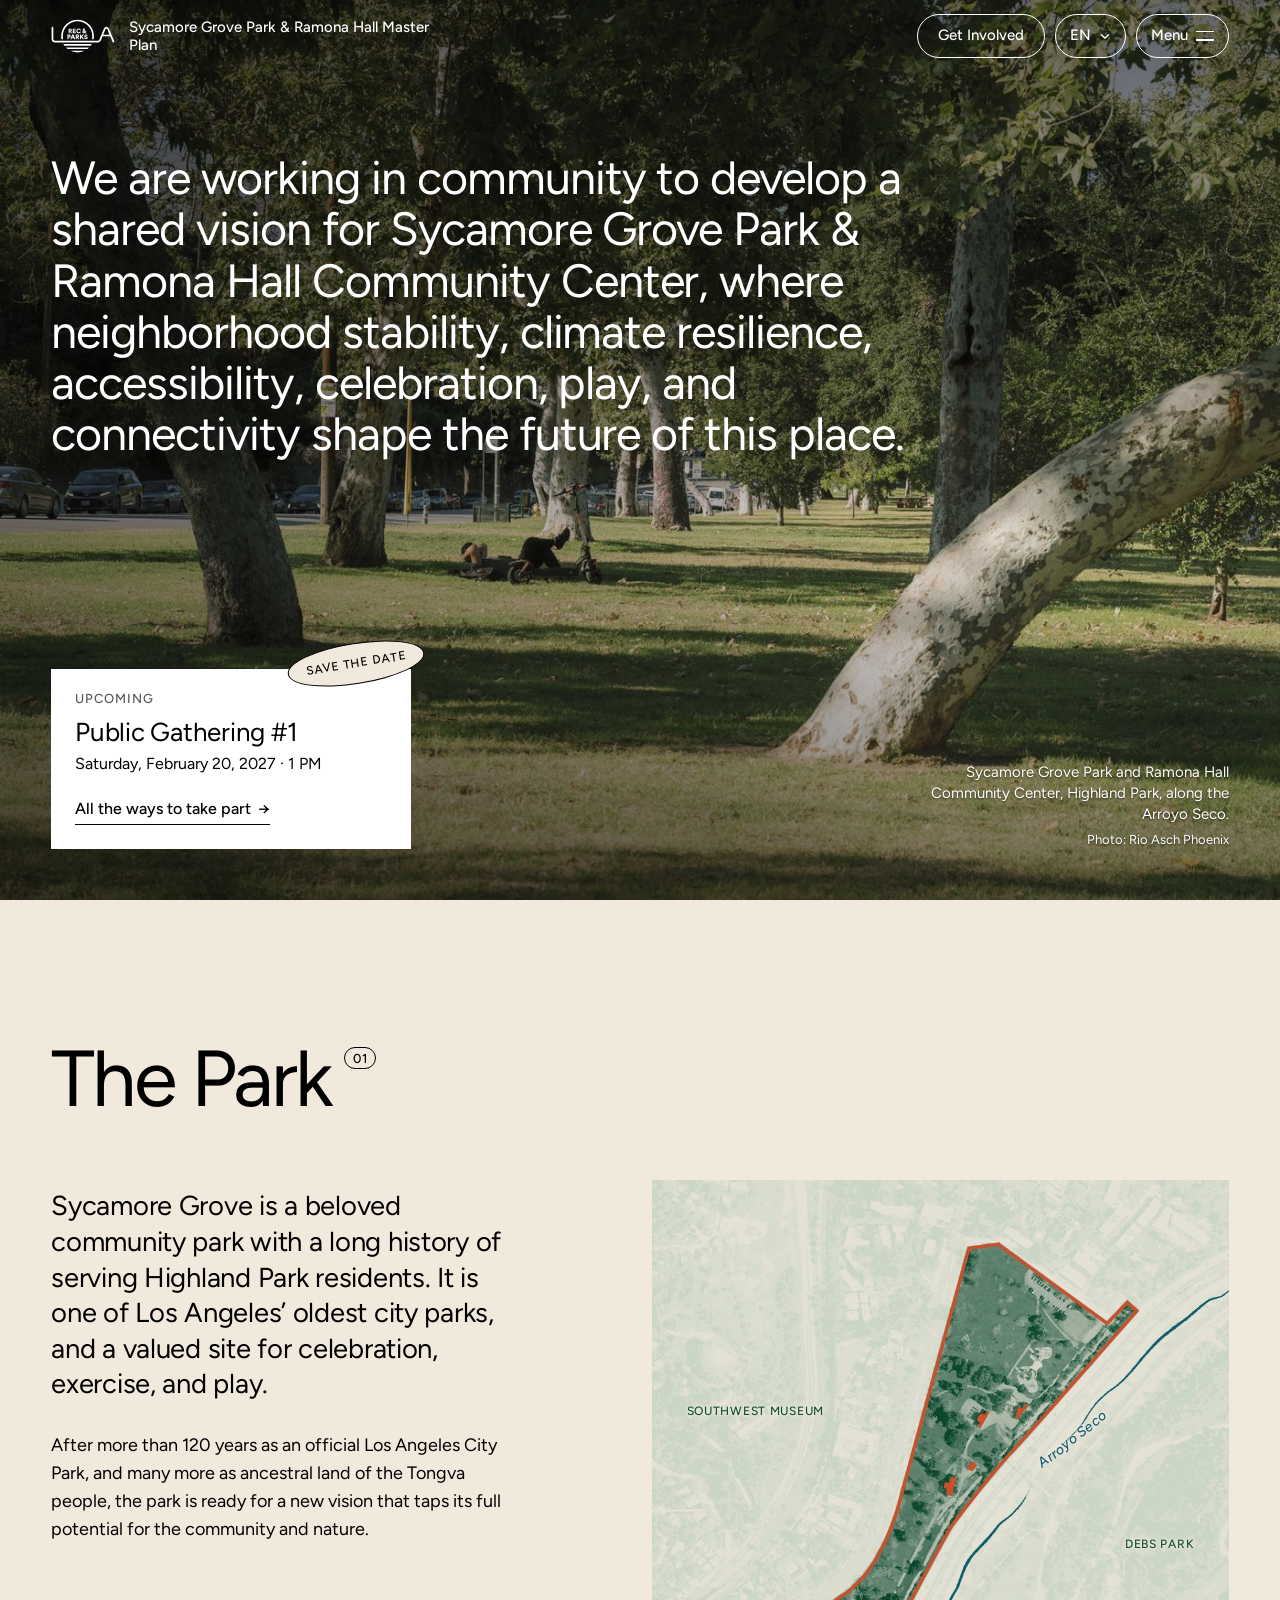
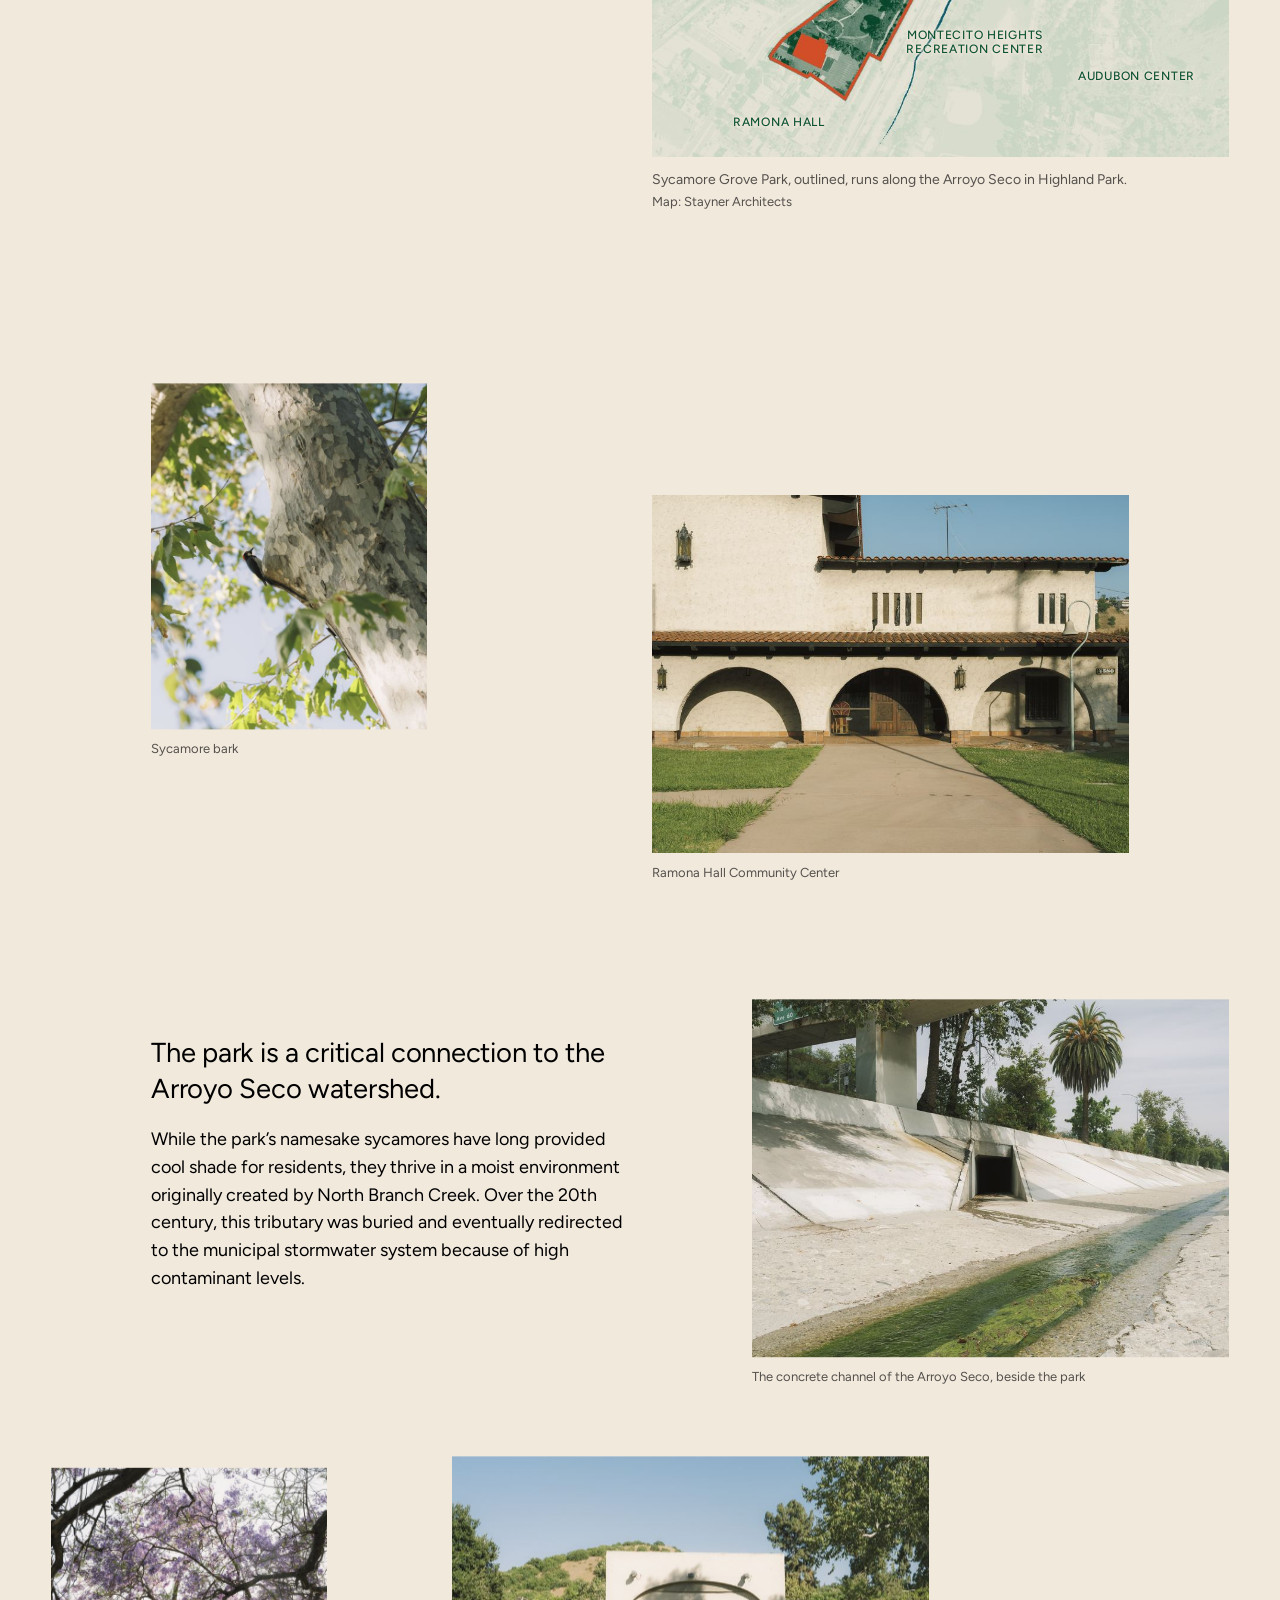
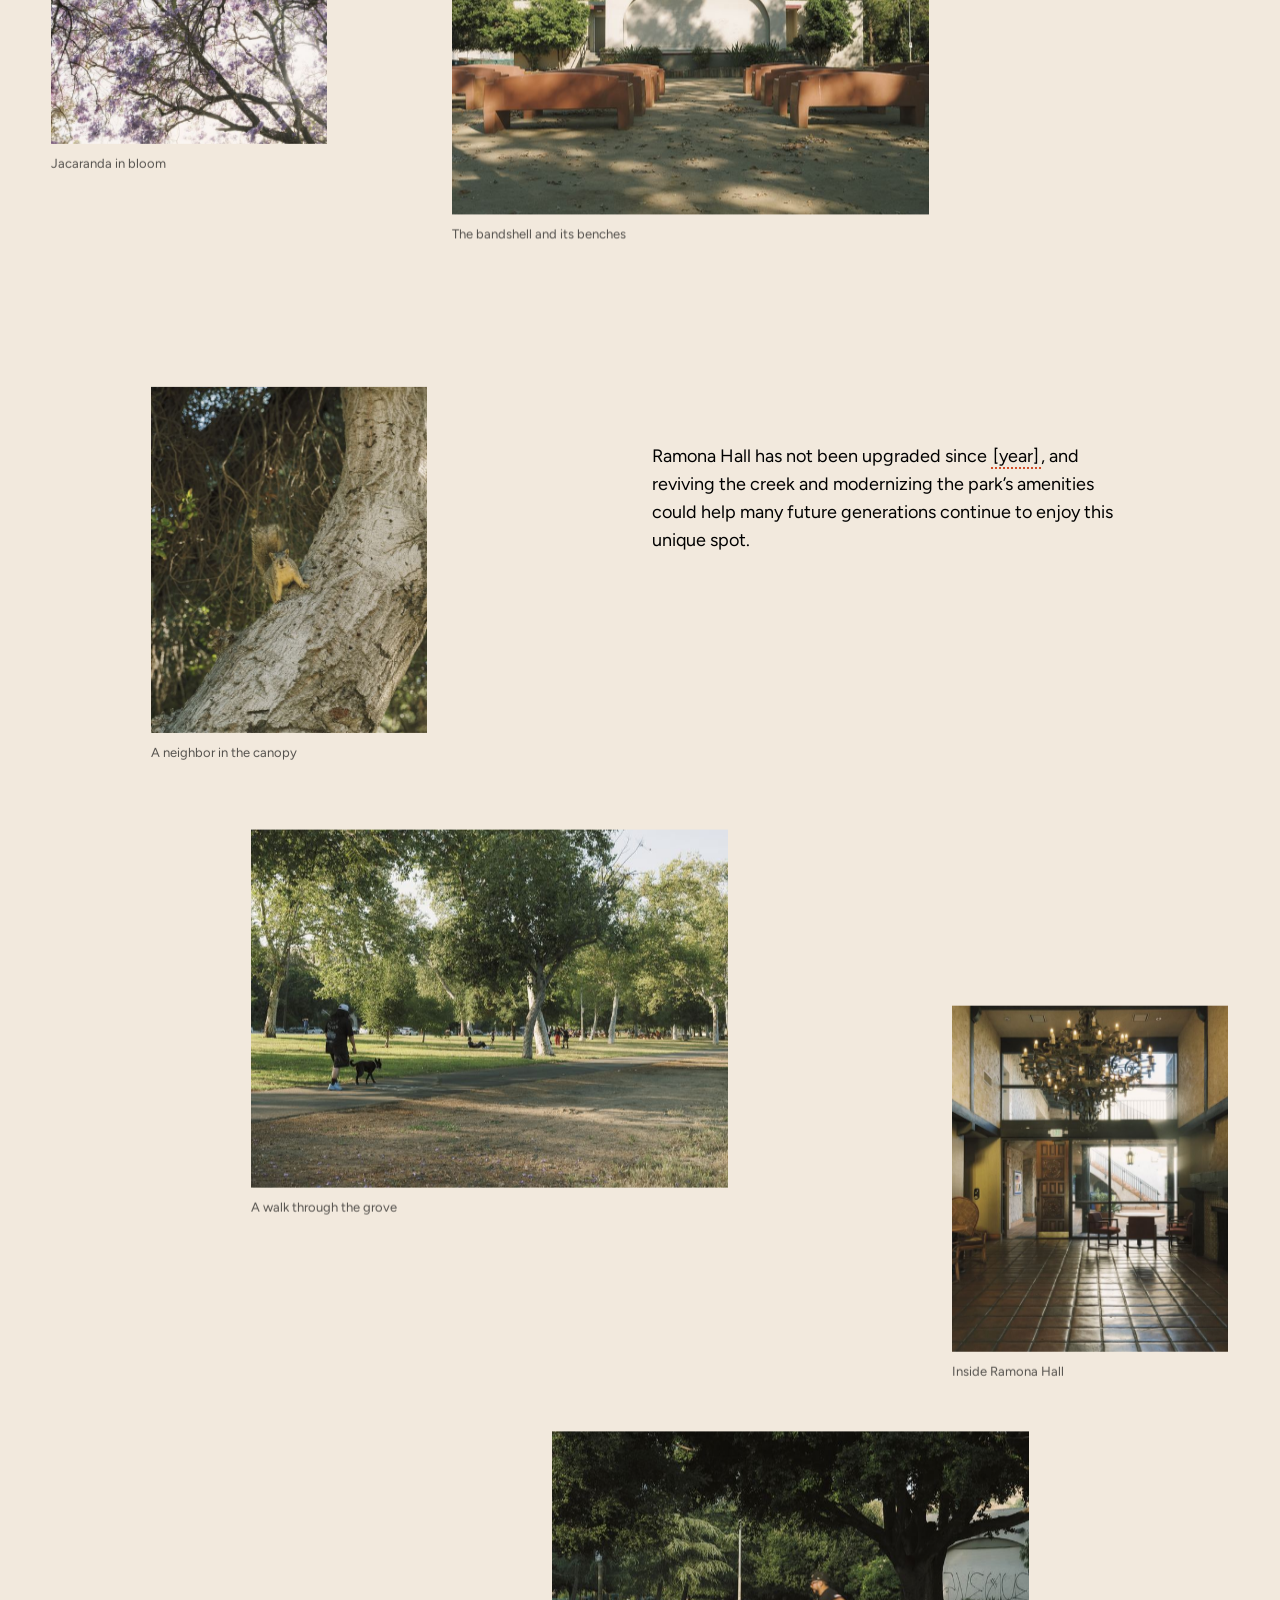
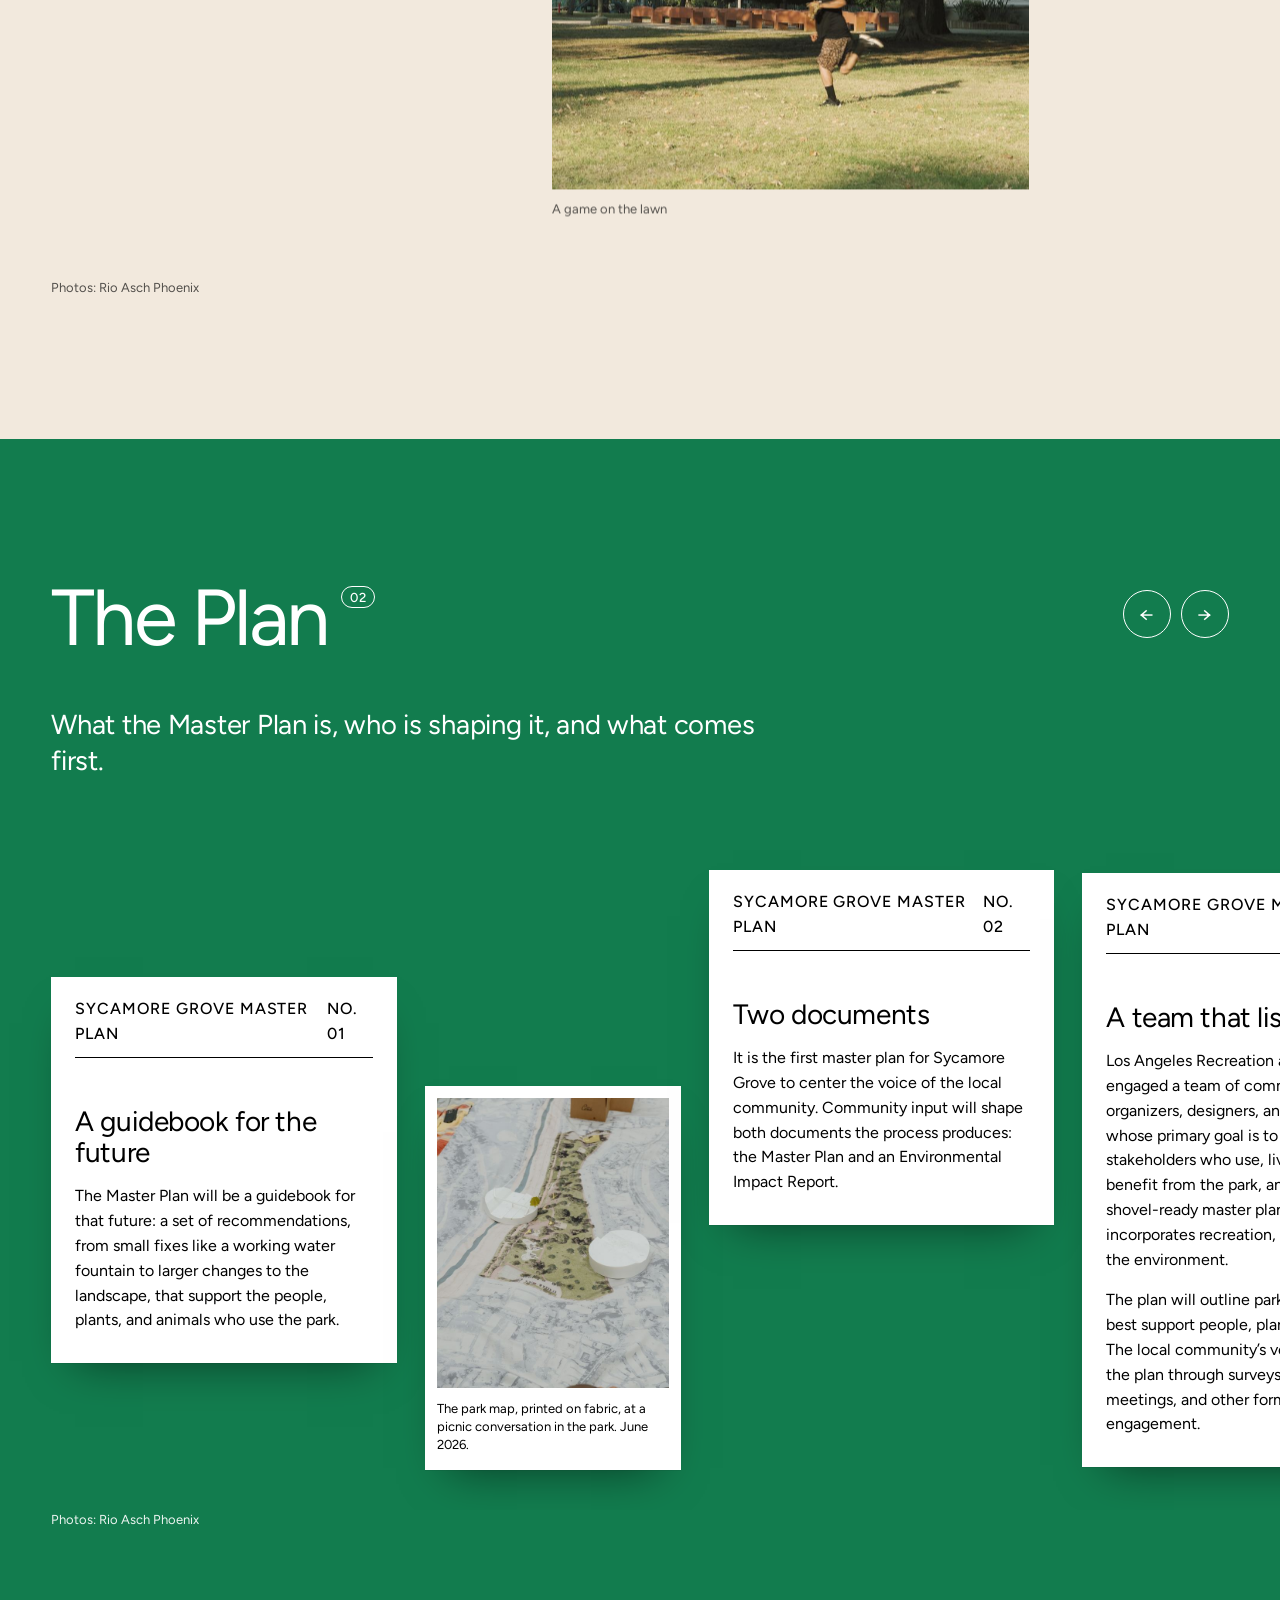
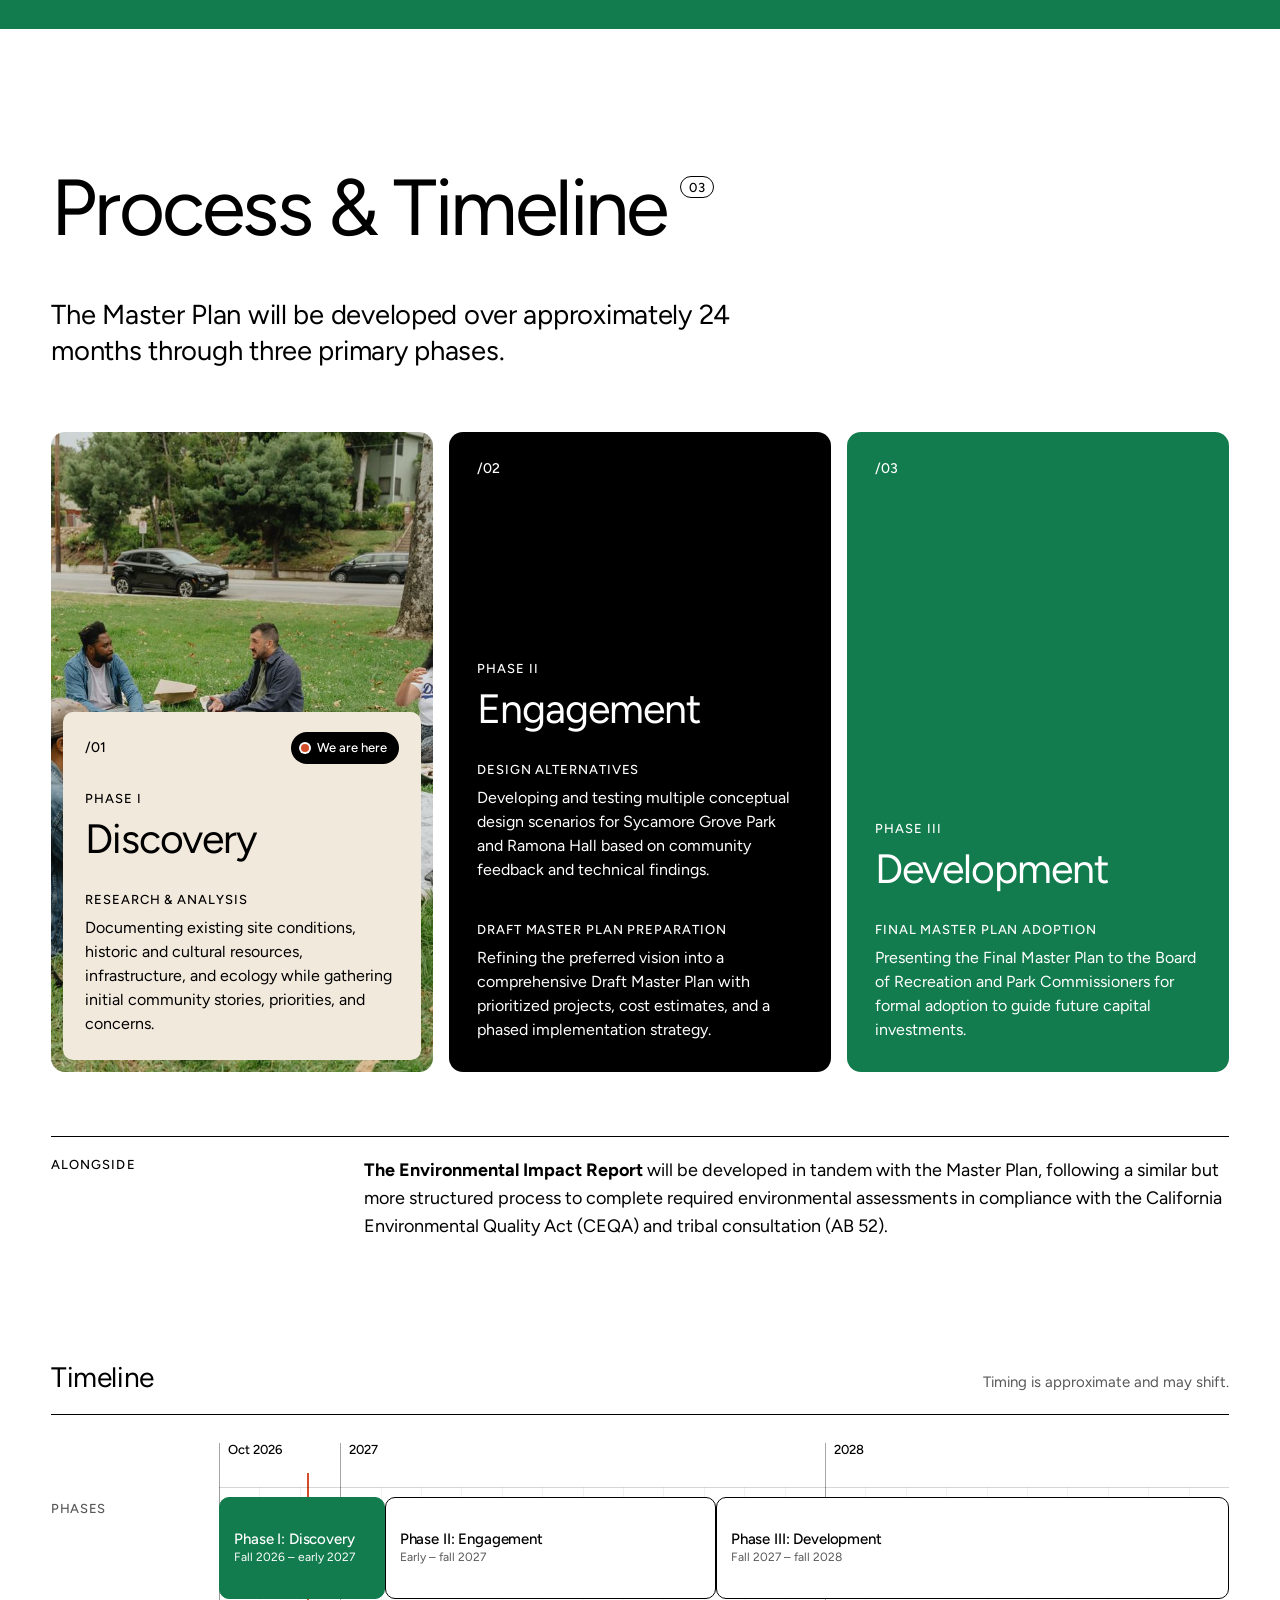
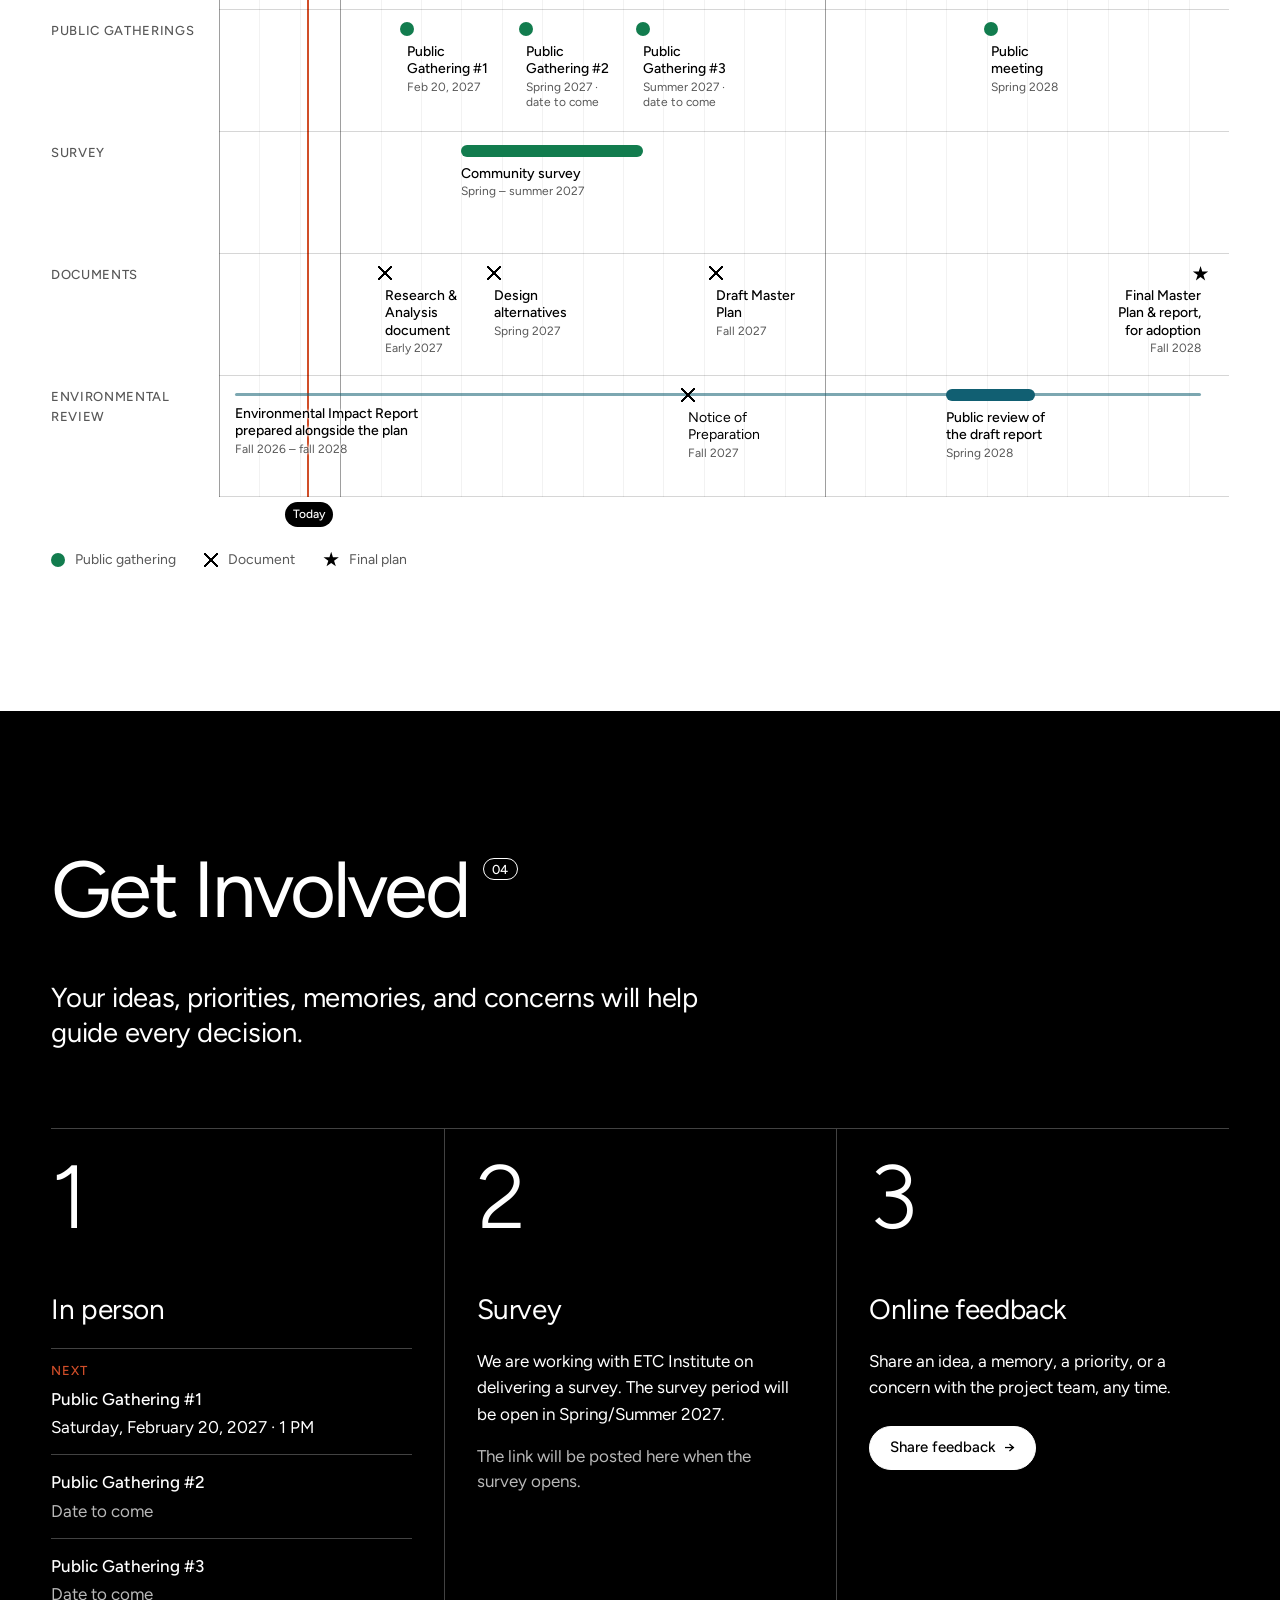
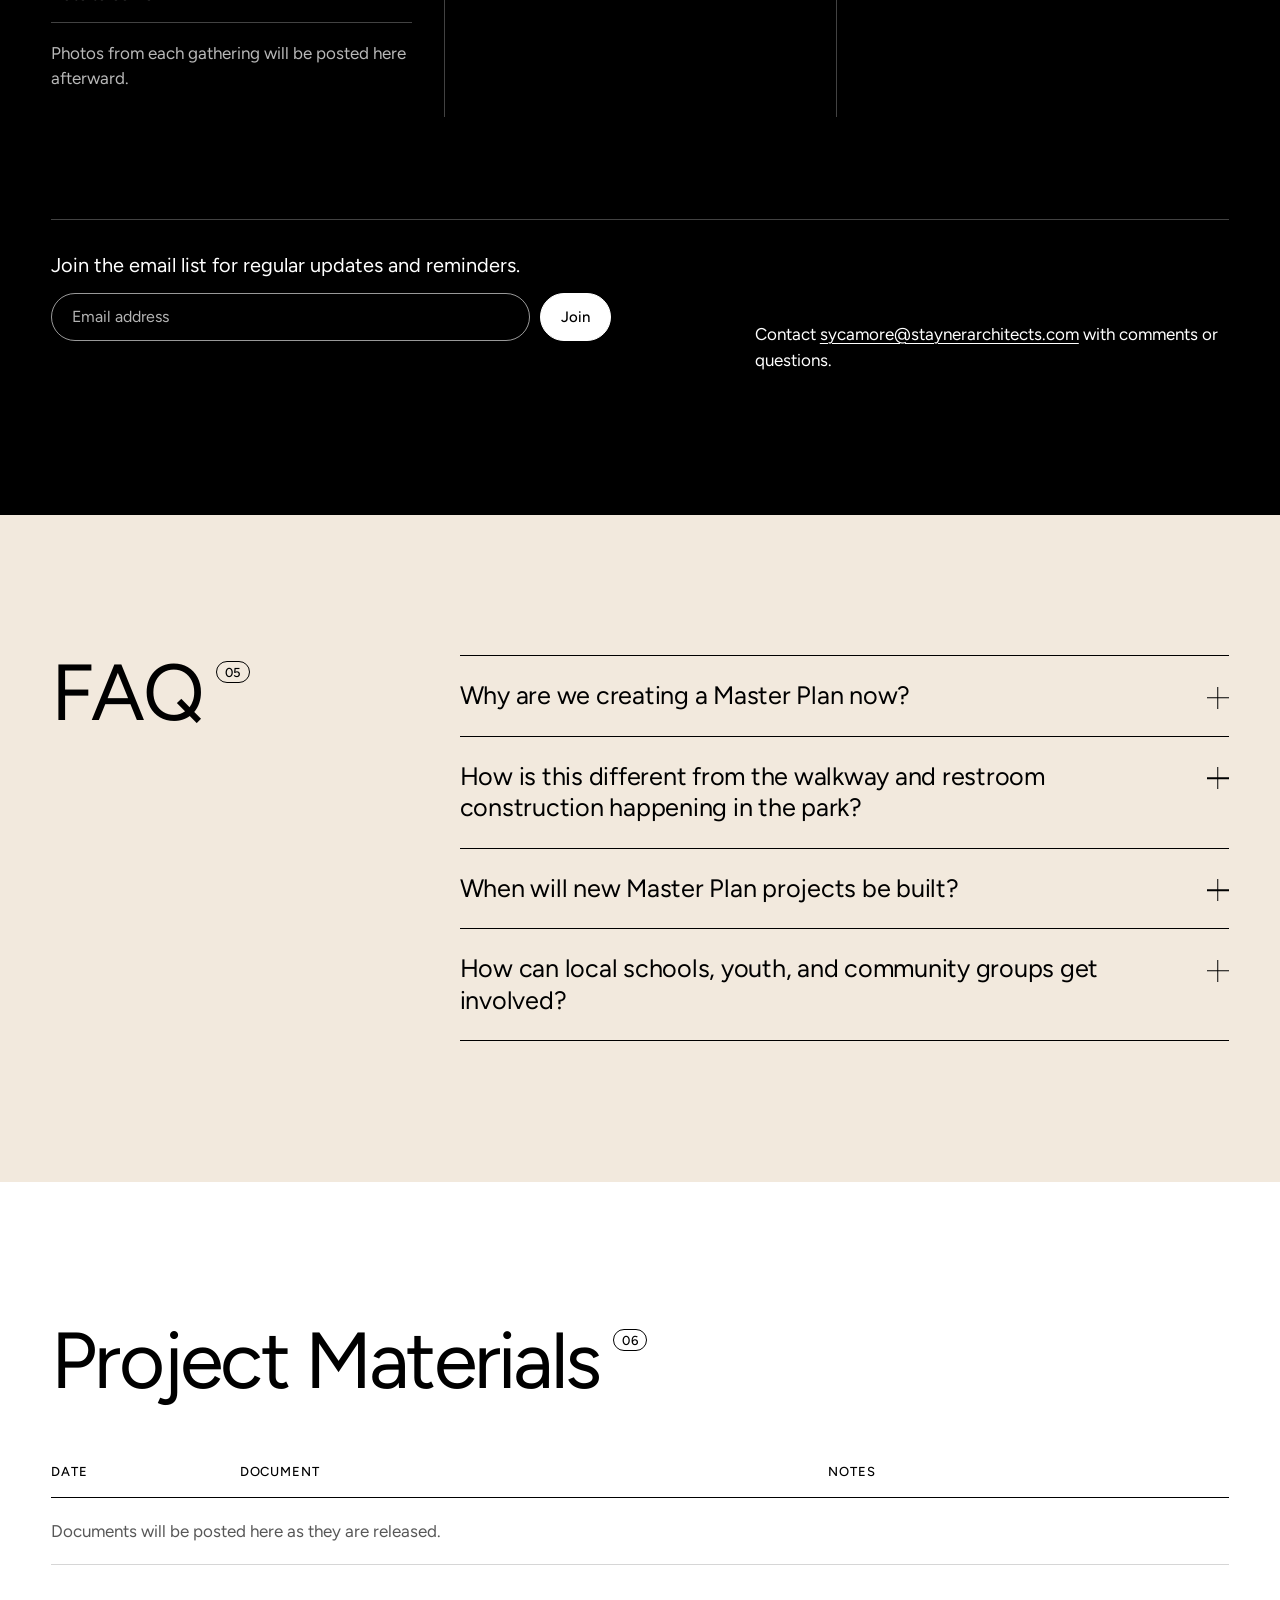
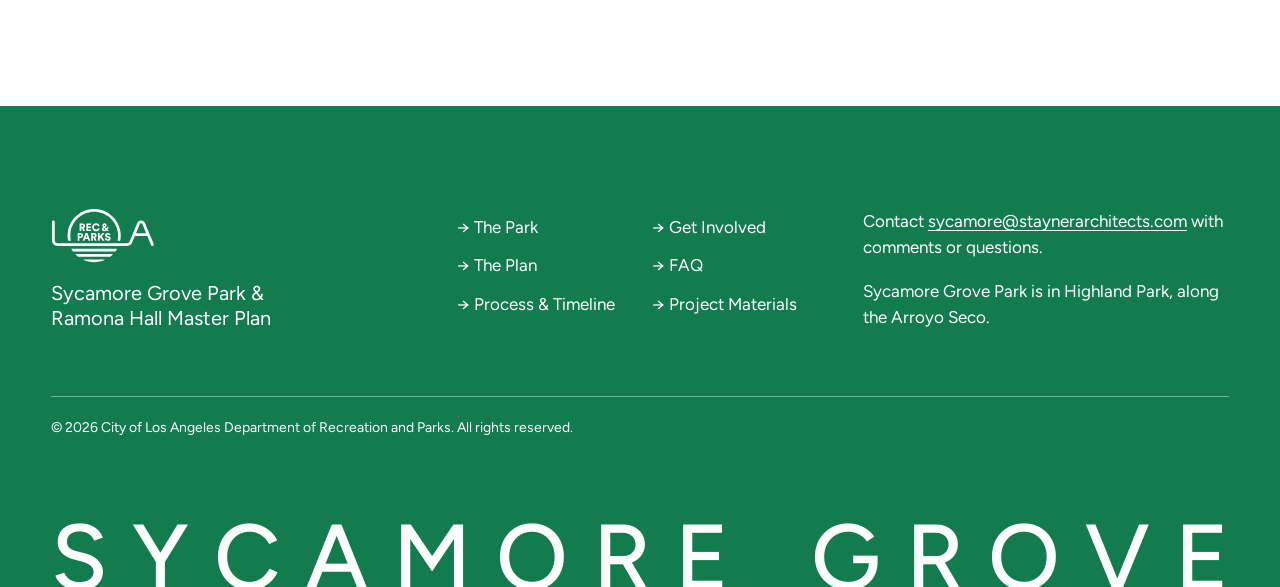
==== commit a268157c: "Draft 2: new design for the Sycamore Grove site Replaces the template-based mockup with a new single" ====
--- a/index.html
+++ b/index.html
@@ -2,496 +2,678 @@
 <html lang="en">
 <head>
   <meta charset="UTF-8">
-
-  <!-- Google Analytics: the sister sites share one tag. Add it here once RAP confirms
-       it should cover Sycamore Grove too. Left out of the mockup on purpose. -->
-
-  <meta name="viewport" content="width=device-width, initial-scale=1.0">
-  <title>Sycamore Grove Park Master Plan</title>
-  <meta name="description" content="Help shape the future of Sycamore Grove Park and Ramona Hall Community Center. Share your voice in the community planning process.">
-  <meta property="og:title" content="Sycamore Grove Park Master Plan">
-  <meta property="og:description" content="Help shape the future of Sycamore Grove Park and Ramona Hall Community Center. Share your voice in the community planning process.">
-  <meta property="og:type" content="website">
-  <!-- og:image and og:url go here once the share image and site address exist -->
-
-  <!-- MOCKUP ONLY: Figtree stands in for CircularXX until the font files are in ./Fonts -->
+  <meta name="viewport" content="width=device-width, initial-scale=1">
+  <title>Sycamore Grove Park &amp; Ramona Hall Master Plan</title>
+  <meta name="description" content="We are working in community to develop a shared vision for Sycamore Grove Park and Ramona Hall Community Center in Highland Park, Los Angeles.">
+  <meta name="theme-color" content="#F2E9DD">
+  <meta property="og:title" content="Sycamore Grove Park &amp; Ramona Hall Master Plan">
+  <meta property="og:description" content="We are working in community to develop a shared vision for Sycamore Grove Park and Ramona Hall Community Center.">
+  <meta property="og:image" content="Images/hero-grove-1400.jpg">
+  <!-- Google Analytics: add the shared RAP tag here if RAP confirms (the sister sites use G-YDJCKE2F5T). -->
+  <!-- Figtree stands in for CircularXX until the RAP font files are added to /Fonts. Remove these three lines then. -->
   <link rel="preconnect" href="https://fonts.googleapis.com">
   <link rel="preconnect" href="https://fonts.gstatic.com" crossorigin>
-  <link href="https://fonts.googleapis.com/css2?family=Figtree:wght@300;400;500;700;900&display=swap" rel="stylesheet">
-
+  <link href="https://fonts.googleapis.com/css2?family=Figtree:wght@300;400;500;600&display=swap" rel="stylesheet">
   <link rel="stylesheet" href="style.css">
-  <!-- MOCKUP ONLY: review notes. Delete this line and mockup.js for the real site. -->
-  <link rel="stylesheet" href="mockup.css">
+  <script>document.documentElement.className += ' js';</script>
 </head>
 <body>
 
-  <!-- MOCKUP ONLY -->
-  <div class="mock-bar">
-    <p><strong>Draft mockup for review</strong> · Sycamore Grove Park Master Plan website · November 18, 2026 · Built on the Elysian Park and South Griffith Park template. Images, logo, and wordmark are placeholders. The language menu translates shared labels only, until the copy is approved.</p>
-    <button type="button" class="mock-toggle">Hide review notes</button>
+<!-- RAP logo, drawn once and reused. Text takes the color of whatever it sits on. -->
+<svg width="0" height="0" style="position:absolute" aria-hidden="true" focusable="false">
+<symbol id="rap-logo" viewBox="0 0 515 271">
+<defs>
+<clipPath id="rap_clip_1">
+<path transform="matrix(1,0,0,-1,-615,565)" d="M615 294H1130V565H615Z" clip-rule="evenodd"/>
+</clipPath>
+<clipPath id="rap_clip_2">
+<path transform="matrix(1,0,0,-1,-615,565)" d="M0 0H1224V792H0Z"/>
+</clipPath>
+<clipPath id="rap_clip_7">
+<path transform="matrix(1,0,0,-1,-615,565)" d="M0 0H1224V792H0Z"/>
+</clipPath>
+<clipPath id="rap_clip_10">
+<path transform="matrix(1,0,0,-1,-615,565)" d="M0 0H1224V792H0Z"/>
+</clipPath>
+<clipPath id="rap_clip_11">
+<path transform="matrix(1,0,0,-1,-615,565)" d="M0 0H1224V792H0Z"/>
+</clipPath>
+<clipPath id="rap_clip_12">
+<path transform="matrix(1,0,0,-1,-615,565)" d="M0 0H1224V792H0Z"/>
+</clipPath>
+</defs>
+<g clip-path="url(#rap_clip_1)">
+<g clip-path="url(#rap_clip_2)">
+<path transform="matrix(1,0,0,-1,-614.9999,555.7576)" stroke-width="2" stroke-linecap="butt" stroke-miterlimit="4" stroke-linejoin="miter" fill="none" stroke="#f79640" d="M0 0H1224"/>
+<path transform="matrix(1,0,0,-1,-614.9999,546.4788)" stroke-width="2" stroke-linecap="butt" stroke-miterlimit="4" stroke-linejoin="miter" fill="none" stroke="#e8664a" d="M0 0H1224"/>
+<path transform="matrix(1,0,0,-1,-614.9999,537.2)" stroke-width="2" stroke-linecap="butt" stroke-miterlimit="4" stroke-linejoin="miter" fill="none" stroke="#d14f29" d="M0 0H1224"/>
+</g>
+<path transform="matrix(1,0,0,-1,-544,218.3389)" stroke-width="1.68" stroke-linecap="butt" stroke-miterlimit="10" stroke-linejoin="miter" fill="none" stroke="#215e9e" d="M0 0H116.461"/>
+<g clip-path="url(#rap_clip_7)">
+<path transform="matrix(1,0,0,-1,508.75416,177.82459)" d="M0 0-42.538 102.062C-45.256 108.178-49.689 113.171-55.81 115.292-57.834 115.993-59.928 116.39-62.525 116.39-65.12 116.39-67.459 115.908-69.239 115.292-75.359 113.171-79.799 108.174-82.52 102.04H-82.521C-87.297 90.491-119.684 12.175-119.695 12.149-121.822 7.143-126.776 3.628-132.555 3.611-132.569 3.611-132.583 3.612-132.597 3.612-132.622 3.612-475.972 3.611-475.983 3.611-483.706 3.63-489.962 9.893-489.963 17.618-489.963 17.618-489.963 17.619-489.963 17.62-489.963 17.622-489.963 17.624-489.963 17.626L-489.964 109.385C-489.964 113.254-493.101 116.391-496.971 116.391-500.841 116.391-503.978 113.254-503.978 109.385-503.978 109.382-503.978 109.378-503.978 109.375V18.319C-503.978 2.844-491.429-9.701-475.949-9.701L-132.597-9.699V-9.701C-120.938-9.701-110.943-2.585-106.719 7.54-106.719 7.54-100.618 22.179-93.324 39.683L-31.722 39.684C-21.942 16.218-12.936-5.389-12.936-5.389-11.448-8.96-7.345-10.649-3.773-9.161-.201-7.673 1.489-3.571 0 0M-87.777 52.995C-79.59 72.641-69.174 97.634-69.129 97.743-68.93 98.228-68.709 98.714-68.359 99.255-67.324 100.858-65.491 102.613-62.524 102.613-59.557 102.613-57.724 100.858-56.689 99.255-56.339 98.714-56.118 98.228-55.919 97.743-55.874 97.634-45.76 73.365-37.27 52.995-54.777 52.995-68.608 52.995-87.777 52.995" fill="currentColor"/>
+<path transform="matrix(1,0,0,-1,111.08258,214.1629)" d="M0 0H205.414C207.308 0 209.074 .931 210.169 2.476 211.987 5.045 213.716 7.681 215.35 10.38 216.128 11.666 215.207 13.31 213.704 13.31H-8.29C-9.793 13.31-10.715 11.666-9.937 10.38-8.302 7.681-6.573 5.045-4.755 2.476-3.661 .931-1.894 0 0 0" fill="currentColor"/>
+<path transform="matrix(1,0,0,-1,138.52143,240.7839)" d="M0 0H150.536C153.19 0 155.766 .907 157.829 2.574 160.862 5.024 163.783 7.607 166.586 10.311 167.713 11.399 166.938 13.31 165.371 13.31H-14.835C-16.401 13.31-17.176 11.399-16.049 10.311-13.247 7.607-10.325 5.024-7.293 2.574-5.229 .907-2.653 0 0 0" fill="currentColor"/>
+<path transform="matrix(1,0,0,-1,213.78961,267.4049)" d="M0 0C18.024 0 35.211 3.646 50.868 10.234 52.474 10.909 51.985 13.31 50.242 13.31H-50.242C-51.985 13.31-52.474 10.909-50.868 10.234-35.211 3.646-18.024 0 0 0" fill="currentColor"/>
+<path transform="matrix(1,0,0,-1,345.34999,134.2998)" d="M0 0C-.843 71.812-59.53 129.975-131.56 129.975-203.591 129.975-262.277 71.812-263.121 0-263.127-.522-263.141-1.042-263.141-1.565-263.141-5.524-262.955-9.44-262.608-13.31-262.274-17.043-261.788-20.732-261.151-24.371-260.922-25.676-259.772-26.621-258.446-26.621H-249.417C-248.195-26.621-247.295-25.504-247.529-24.306-248.235-20.696-248.773-17.028-249.143-13.31-249.529-9.446-249.736-5.53-249.736-1.565-249.736-1.042-249.723-.522-249.716 0-248.873 64.423-196.199 116.574-131.56 116.574-66.922 116.574-14.247 64.423-13.406 0-13.398-.522-13.385-1.042-13.385-1.565-13.385-5.53-13.592-9.446-13.978-13.31-14.348-17.028-14.887-20.696-15.592-24.306-15.826-25.504-14.926-26.621-13.704-26.621H-4.675C-3.349-26.621-2.199-25.676-1.97-24.371-1.333-20.732-.847-17.043-.513-13.31-.166-9.44 .02-5.524 .02-1.565 .02-1.042 .006-.522 0 0" fill="currentColor"/>
+<path transform="matrix(1,0,0,-1,152.40052,99.65201)" d="M0 0H-1.687C-2.114 0-2.461-.347-2.461-.774V-13.119C-2.461-13.546-2.808-13.893-3.235-13.893H-10.004C-10.432-13.893-10.779-13.546-10.779-13.119V22.644C-10.779 23.071-10.432 23.418-10.004 23.418H4.014C11.383 23.418 16.121 18.366 16.121 11.736 16.121 6.98 13.649 3.297 9.539 1.521 9.122 1.34 8.927 .861 9.131 .455L15.769-12.772C16.027-13.286 15.653-13.893 15.077-13.893H7.659C7.361-13.893 7.09-13.722 6.961-13.454L.698-.439C.569-.17 .298 0 0 0M2.435 7.157C5.856 7.157 7.699 9.051 7.699 11.683 7.699 14.472 5.856 16.208 2.435 16.208H-1.687C-2.114 16.208-2.461 15.862-2.461 15.434V7.931C-2.461 7.503-2.114 7.157-1.687 7.157Z" fill="currentColor"/>
+<path transform="matrix(1,0,0,-1,175.16138,112.77081)" d="M0 0V35.762C0 36.19 .347 36.536 .774 36.536H22.861C23.289 36.536 23.636 36.19 23.636 35.762V29.47C23.636 29.043 23.289 28.696 22.861 28.696H9.092C8.664 28.696 8.317 28.349 8.317 27.922V22.366C8.317 21.939 8.664 21.592 9.092 21.592H21.44C21.868 21.592 22.215 21.245 22.215 20.818V15.051C22.215 14.623 21.868 14.277 21.44 14.277H9.092C8.664 14.277 8.317 13.93 8.317 13.503V7.894C8.317 7.467 8.664 7.12 9.092 7.12H22.914C23.342 7.12 23.689 6.773 23.689 6.346V0C23.689-.427 23.342-.774 22.914-.774H.774C.347-.774 0-.427 0 0" fill="currentColor"/>
+<path transform="matrix(1,0,0,-1,203.84113,94.96869)" d="M0 0C0 11.63 8.843 19.524 19.267 19.524 29.992 19.524 34.985 12.927 36.459 7.656 36.57 7.26 36.331 6.85 35.939 6.726L29.556 4.714C29.151 4.586 28.724 4.804 28.593 5.207 27.755 7.802 25.255 11.42 19.267 11.42 14.265 11.42 8.633 7.841 8.633 0 8.633-6.999 13.792-11.051 19.371-11.051 25.327-11.051 27.987-7.401 28.949-4.726 29.085-4.347 29.493-4.146 29.881-4.256L36.381-6.106C36.787-6.222 37.037-6.642 36.919-7.048 35.428-12.187 30.416-19.365 19.371-19.365 8.633-19.365 0-11.629 0 0" fill="currentColor"/>
+<path transform="matrix(1,0,0,-1,274.0426,110.494388)" d="M0 0C-.295 .318-.787 .323-1.105 .027-3.59-2.291-6.665-3.787-10.329-3.787-17.699-3.787-21.857 1.317-21.857 6.474-21.857 11.053-19.489 13.737-15.488 16.631L-16.015 17.21C-17.804 19.157-19.909 21.788-19.909 25.156-19.909 31.524-14.541 35.05-9.329 35.05-3.17 35.05 1.357 31.103 1.357 25.473 1.357 21.735-1.169 18.894-3.907 16.895L-5.118 15.999-.67 11.319C-.368 11.001 .137 10.997 .444 11.31L8.505 19.538C8.99 20.034 9.832 19.69 9.832 18.997V11.424C9.832 11.22 9.752 11.025 9.608 10.88L5.096 6.323C4.802 6.027 4.796 5.55 5.084 5.247L11.701-1.744C12.168-2.238 11.818-3.051 11.139-3.051H3.169C2.953-3.051 2.747-2.961 2.601-2.803ZM-5.747 4.967C-5.422 5.262-5.389 5.762-5.688 6.082L-10.961 11.737-11.224 11.527C-12.961 10.263-14.119 8.948-14.119 6.895-14.119 4.948-12.54 3.054-10.119 3.054-8.507 3.054-7.097 3.738-5.747 4.967M-10.593 21.788-9.698 20.841-8.224 21.894C-6.697 22.999-6.065 24.262-6.065 25.473-6.065 27.262-7.486 28.63-9.329 28.63-10.908 28.63-12.488 27.629-12.488 25.42-12.488 23.946-11.487 22.735-10.593 21.788" fill="currentColor"/>
+<path transform="matrix(1,0,0,-1,140.45398,148.25769)" d="M0 0V-11.871C0-12.298-.347-12.645-.774-12.645H-7.543C-7.971-12.645-8.317-12.298-8.317-11.871V23.891C-8.317 24.319-7.971 24.666-7.543 24.666H5.738C13.318 24.666 18.529 19.667 18.529 12.72 18.529 5.669 13.318 .774 5.738 .774H.775C.347 .774 0 .428 0 0M4.896 7.931C8.054 7.931 10.213 9.773 10.213 12.667 10.213 15.667 8.054 17.456 4.896 17.456H.827C.4 17.456 .053 17.109 .053 16.682V8.705C.053 8.278 .4 7.931 .827 7.931Z" fill="currentColor"/>
+<path transform="matrix(1,0,0,-1,182.10242,153.32501)" d="M0 0H-13.33C-13.658 0-13.95-.207-14.06-.516L-16.379-7.062C-16.488-7.371-16.781-7.578-17.109-7.578H-24.181C-24.722-7.578-25.096-7.037-24.906-6.531L-11.434 29.232C-11.32 29.533-11.031 29.733-10.709 29.733H-2.149C-1.826 29.733-1.537 29.532-1.424 29.229L11.897-6.533C12.085-7.039 11.711-7.578 11.171-7.578H3.779C3.451-7.578 3.158-7.371 3.049-7.062L.73-.516C.62-.207 .328 0 0 0M-10.043 7.578H-3.173C-2.641 7.578-2.267 8.103-2.442 8.606L-5.837 18.388C-6.077 19.079-7.053 19.083-7.298 18.393L-10.772 8.611C-10.951 8.107-10.577 7.578-10.043 7.578" fill="currentColor"/>
+<path transform="matrix(1,0,0,-1,209.79492,147.0098)" d="M0 0H-1.687C-2.115 0-2.461-.347-2.461-.774V-13.119C-2.461-13.546-2.808-13.893-3.236-13.893H-10.004C-10.432-13.893-10.779-13.546-10.779-13.119V22.644C-10.779 23.071-10.432 23.418-10.004 23.418H4.014C11.383 23.418 16.121 18.366 16.121 11.736 16.121 6.98 13.649 3.297 9.539 1.521 9.122 1.34 8.927 .861 9.131 .455L15.769-12.772C16.027-13.286 15.653-13.893 15.077-13.893H7.659C7.361-13.893 7.09-13.722 6.961-13.454L.698-.439C.569-.171 .298 0 0 0M2.435 7.157C5.856 7.157 7.699 9.051 7.699 11.683 7.699 14.472 5.856 16.208 2.435 16.208H-1.687C-2.115 16.208-2.461 15.861-2.461 15.434V7.931C-2.461 7.503-2.115 7.157-1.687 7.157Z" fill="currentColor"/>
+<path transform="matrix(1,0,0,-1,244.42578,146.95319)" d="M0 0-3.354-3.73C-3.482-3.872-3.552-4.057-3.552-4.248V-13.175C-3.552-13.603-3.899-13.949-4.327-13.949H-11.096C-11.523-13.949-11.87-13.603-11.87-13.175V22.587C-11.87 23.014-11.523 23.361-11.096 23.361H-4.327C-3.899 23.361-3.552 23.014-3.552 22.587V9.75C-3.552 9.034-2.664 8.702-2.194 9.242L9.85 23.095C9.997 23.264 10.211 23.361 10.435 23.361H19.293C19.964 23.361 20.317 22.568 19.869 22.069L6.91 7.66C6.671 7.393 6.645 6.998 6.848 6.703L20.247-12.736C20.601-13.25 20.234-13.949 19.609-13.949H11.121C10.866-13.949 10.626-13.823 10.482-13.613L1.215-.08C.932 .334 .335 .373 0 0" fill="currentColor"/>
+<path transform="matrix(1,0,0,-1,288.06343,134.6337)" d="M0 0C-.414-.116-.828 .129-.955 .539-1.483 2.258-3.075 4.464-6.992 4.464-10.098 4.464-12.097 2.517-12.097 .464-12.097-1.325-10.993-2.64-8.413-3.114L-3.412-4.061C3.695-5.376 7.379-9.955 7.379-15.271 7.379-21.112 2.483-27.058-6.412-27.058-16.283-27.058-20.758-20.941-21.588-15.804-21.651-15.412-21.384-15.042-20.998-14.948L-14.869-13.469C-14.444-13.367-14.015-13.635-13.934-14.064-13.35-17.142-11.014-19.691-6.307-19.691-3.043-19.691-1.043-18.112-1.043-15.797-1.043-13.902-2.57-12.534-5.044-12.061L-10.15-11.114C-16.467-9.903-20.309-5.693-20.309-.167-20.309 6.885-14.098 11.832-6.939 11.832 1.854 11.832 5.489 6.864 6.535 2.634 6.637 2.222 6.403 1.803 5.995 1.688Z" fill="currentColor"/>
+</g>
+<g clip-path="url(#rap_clip_10)">
+<path transform="matrix(1,0,0,-1,74.435977,474.2002)" stroke-width="1" stroke-linecap="butt" stroke-miterlimit="4" stroke-linejoin="miter" fill="none" stroke="currentColor" d="M0 0C36.307 0 65.74 29.433 65.74 65.739 65.74 102.047 36.307 131.479 0 131.479-36.307 131.479-65.74 102.047-65.74 65.739-65.74 29.433-36.307 0 0 0Z"/>
+</g>
+<g clip-path="url(#rap_clip_11)">
+</g>
+<g clip-path="url(#rap_clip_12)">
+</g>
+<path transform="matrix(1,0,0,-1,-260.76,322.3677)" stroke-width=".5" stroke-linecap="butt" stroke-miterlimit="10" stroke-linejoin="miter" fill="none" stroke="currentColor" d="M0 0H230.76"/>
+</g>
+</symbol>
+</svg>
+
+<a class="skip-link" href="#main" data-i18n="skip">Skip to content</a>
+
+<header class="site-header" id="site-header">
+  <div class="site-header__inner">
+    <a class="brand" href="#intro">
+      <svg class="brand__logo" viewBox="0 0 515 271" role="img" aria-label="LA Rec &amp; Parks"><use href="#rap-logo"></use></svg>
+      <span class="brand__name">
+        <span class="brand__long">Sycamore Grove Park &amp; Ramona Hall Master Plan</span>
+        <span class="brand__short" aria-hidden="true">Sycamore Grove Master Plan</span>
+      </span>
+    </a>
+    <div class="site-header__actions">
+      <a class="pill pill--header" href="#involved" data-i18n="nav_involved">Get Involved</a>
+      <div class="lang">
+        <button class="lang__btn" type="button" aria-expanded="false" aria-controls="lang-list">
+          <span class="sr-only" data-i18n="lang_label">Language:</span>
+          <span class="lang__code">EN</span>
+          <svg class="lang__chev" viewBox="0 0 12 12" aria-hidden="true"><path d="M2 4.5l4 3.5 4-3.5" fill="none" stroke="currentColor" stroke-width="1.5"/></svg>
+        </button>
+        <ul class="lang__list" id="lang-list" hidden>
+          <li><button type="button" data-lang="EN" lang="en">English</button></li>
+          <li><button type="button" data-lang="ES" lang="es">Español</button></li>
+          <li><button type="button" data-lang="YUE" lang="zh-Hant">粵語</button></li>
+          <li><button type="button" data-lang="ZH" lang="zh-Hans">普通话</button></li>
+        </ul>
+      </div>
+      <button class="menu-btn" type="button" aria-haspopup="dialog" aria-controls="menu">
+        <span data-i18n="nav_menu">Menu</span>
+        <span class="menu-btn__icon" aria-hidden="true"></span>
+      </button>
+    </div>
   </div>
-
-  <!-- SURVEY BANNER (optional, same as South Griffith Park) -->
-  <div class="survey-banner">
-    <p data-i18n-html="survey_banner"><strong>Coming soon:</strong> A community survey about Sycamore Grove Park will be available online and by mail.</p>
+</header>
+
+<dialog class="menu" id="menu" aria-labelledby="menu-title">
+  <div class="menu__inner">
+    <div class="menu__top">
+      <p class="label" id="menu-title" data-i18n="menu_title">Sections</p>
+      <button class="close-btn" type="button" data-close><span data-i18n="nav_close">Close</span> <span aria-hidden="true">&times;</span></button>
+    </div>
+    <ol class="menu__list">
+      <li><a href="#park"><span class="menu__num">01</span><span data-i18n="sec_park">The Park</span></a></li>
+      <li><a href="#plan"><span class="menu__num">02</span><span data-i18n="sec_plan">The Plan</span></a></li>
+      <li><a href="#process"><span class="menu__num">03</span><span data-i18n="sec_process">Process &amp; Timeline</span></a></li>
+      <li><a href="#involved"><span class="menu__num">04</span><span data-i18n="sec_involved">Get Involved</span></a></li>
+      <li><a href="#faq"><span class="menu__num">05</span><span data-i18n="sec_faq">FAQ</span></a></li>
+      <li><a href="#materials"><span class="menu__num">06</span><span data-i18n="sec_materials">Project Materials</span></a></li>
+    </ol>
+    <p class="menu__contact" data-i18n-html="contact_line">Contact <a href="mailto:sycamore@staynerarchitects.com">sycamore@staynerarchitects.com</a> with comments or questions.</p>
+    <!-- DRAFT ONLY --><p><button class="menu__review" type="button" data-open="notes" data-close>Draft review notes</button></p>
   </div>
-
-  <!-- NAVIGATION -->
-  <header class="nav" id="top">
-    <div class="nav__inner">
-      <a href="#top" class="nav__brand">
-        <!-- Replace with <img src="./Logo/LA_Rec%26Parks_Logo_Orange.svg" alt="LA Rec &amp; Parks" class="nav__logo"> -->
-        <span class="nav__logo logo-placeholder" role="img" aria-label="LA Rec &amp; Parks">RAP logo</span>
-        <span class="nav__site-name"><span class="nav__site-name--full">SYCAMORE GROVE PARK MASTER PLAN</span><span class="nav__site-name--short">SYCAMORE GROVE</span></span>
-      </a>
-      <nav class="nav__links" aria-label="Primary">
-        <a href="#overview" data-i18n="nav_overview">Project Overview</a>
-        <a href="#involved" data-i18n="nav_involved">Get Involved</a>
-        <a href="#about" data-i18n="nav_about">About the Site</a>
-        <a href="#documents" data-i18n="nav_documents">Documents</a>
-        <a href="#faq" data-i18n="nav_faq">FAQ</a>
-        <div class="lang-selector">
-          <button class="lang-btn" id="langBtn" aria-expanded="false" aria-haspopup="listbox">
-            <svg width="14" height="14" viewBox="0 0 24 24" fill="none" stroke="currentColor" stroke-width="2" aria-hidden="true"><circle cx="12" cy="12" r="10"/><path d="M2 12h20M12 2a15.3 15.3 0 0 1 4 10 15.3 15.3 0 0 1-4 10 15.3 15.3 0 0 1-4-10 15.3 15.3 0 0 1 4-10z"/></svg>
-            <span id="langLabel">EN</span>
-            <svg class="chevron" width="12" height="12" viewBox="0 0 24 24" fill="none" stroke="currentColor" stroke-width="2.5" aria-hidden="true"><polyline points="6 9 12 15 18 9"/></svg>
-          </button>
-          <div class="lang-dropdown" id="langDropdown" role="listbox" aria-label="Select language">
-            <button role="option" aria-selected="true" data-code="EN">English</button>
-            <button role="option" aria-selected="false" data-code="ES">Español</button>
-            <button role="option" aria-selected="false" data-code="粤">广东话</button>
-            <button role="option" aria-selected="false" data-code="普">普通话</button>
+</dialog>
+
+<main id="main">
+
+  <!-- ============ OPENING ============ -->
+  <section class="hero" id="intro" aria-labelledby="intro-title">
+    <img class="hero__img"
+         src="Images/hero-grove-1400.jpg"
+         srcset="Images/hero-grove-800.jpg 800w, Images/hero-grove-1400.jpg 1400w, Images/hero-grove-2000.jpg 2000w"
+         sizes="100vw"
+         alt="Pale-barked sycamores leaning over a wide lawn at Sycamore Grove Park."
+         fetchpriority="high">
+    <div class="hero__shade" aria-hidden="true"></div>
+    <div class="hero__inner">
+      <h1 class="sr-only" id="intro-title">Sycamore Grove Park and Ramona Hall Master Plan</h1>
+      <p class="hero__statement" data-i18n="hero_statement">We are working in community to develop a shared vision for Sycamore Grove Park &amp; Ramona Hall Community Center, where neighborhood stability, climate resilience, accessibility, celebration, play, and connectivity shape the future of this place.</p>
+
+      <div class="hero__bottom">
+        <aside class="callout" aria-labelledby="callout-title">
+          <span class="stamp" aria-hidden="true" data-i18n="stamp">Save the date</span>
+          <p class="label" data-i18n="callout_label">Upcoming</p>
+          <p class="callout__title" id="callout-title" data-i18n="callout_title">Public Gathering #1</p>
+          <p class="callout__date"><time datetime="2027-02-20T13:00" data-i18n="callout_date">Saturday, February 20, 2027 · 1 PM</time></p>
+          <a class="arrow-link" href="#involved"><span data-i18n="callout_link">All the ways to take part</span><span class="arrow" aria-hidden="true">&rarr;</span></a>
+        </aside>
+        <p class="hero__meta">
+          <span data-i18n="hero_place">Sycamore Grove Park and Ramona Hall Community Center, Highland Park, along the Arroyo Seco.</span>
+          <span class="credit">Photo: Rio Asch Phoenix</span>
+        </p>
+      </div>
+    </div>
+  </section>
+
+  <!-- ============ 01 THE PARK ============ -->
+  <section class="section section--sand park" id="park" aria-labelledby="park-title">
+    <div class="wrap">
+      <h2 class="sec-title" id="park-title"><span data-i18n="sec_park">The Park</span><span class="sec-num" aria-hidden="true">01</span></h2>
+
+      <div class="park__intro">
+        <div class="park__text">
+          <p class="lead">Sycamore Grove is a beloved community park with a long history of serving Highland Park residents. It is one of Los Angeles&rsquo; oldest city parks, and a valued site for celebration, exercise, and play.</p>
+          <p>After more than 120 years as an official Los Angeles City Park, and many more as ancestral land of the Tongva people, the park is ready for a new vision that taps its full potential for the community and nature.</p>
+        </div>
+
+        <figure class="map">
+          <div class="map__frame">
+            <img src="Images/park-map-900.jpg"
+                 srcset="Images/park-map-900.jpg 900w, Images/park-map-1600.jpg 1600w"
+                 sizes="(min-width: 900px) 50vw, 100vw"
+                 width="900" height="900" loading="lazy"
+                 alt="Aerial map of Sycamore Grove Park, a long, narrow park outlined in orange. Ramona Hall sits at its southwest end. The Arroyo Seco runs along its east side, with Debs Park, the Audubon Center and the Montecito Heights Recreation Center beyond. The Southwest Museum is to the west.">
+            <ul class="map__labels" aria-hidden="true">
+              <li style="--x:22%;--y:94%">Ramona Hall</li>
+              <li class="map__label--water" style="--x:73%;--y:45%">Arroyo Seco</li>
+              <li class="map__label--start" style="--x:6%;--y:40%">Southwest Museum</li>
+              <li style="--x:88%;--y:63%">Debs Park</li>
+              <li style="--x:56%;--y:80%">Montecito Heights<br>Recreation Center</li>
+              <li style="--x:84%;--y:86%">Audubon Center</li>
+            </ul>
           </div>
-        </div>
+          <figcaption>Sycamore Grove Park, outlined, runs along the Arroyo Seco in Highland Park. <span class="credit">Map: Stayner Architects</span></figcaption>
+        </figure>
+      </div>
+
+      <div class="float">
+        <figure class="float__item fl-bark" data-speed="0.06">
+          <img src="Images/park-bark-600.jpg" srcset="Images/park-bark-600.jpg 600w, Images/park-bark-1000.jpg 1000w" sizes="(min-width: 900px) 25vw, 50vw" width="600" height="750" loading="lazy" alt="Close-up of mottled white and grey sycamore bark among leaves.">
+          <figcaption>Sycamore bark</figcaption>
+        </figure>
+        <figure class="float__item fl-hall" data-speed="-0.04">
+          <img src="Images/park-ramona-hall-800.jpg" srcset="Images/park-ramona-hall-800.jpg 800w, Images/park-ramona-hall-1400.jpg 1400w" sizes="(min-width: 900px) 42vw, 100vw" width="800" height="600" loading="lazy" alt="Ramona Hall, a cream stucco building with a tiled roof and a row of wide arches.">
+          <figcaption>Ramona Hall Community Center</figcaption>
+        </figure>
+
+        <div class="float__text fl-t1">
+          <p class="lead">The park is a critical connection to the Arroyo Seco watershed.</p>
+          <p>While the park&rsquo;s namesake sycamores have long provided cool shade for residents, they thrive in a moist environment originally created by North Branch Creek. Over the 20th century, this tributary was buried and eventually redirected to the municipal stormwater system because of high contaminant levels.</p>
+        </div>
+        <figure class="float__item fl-arroyo" data-speed="0.05">
+          <img src="Images/park-arroyo-800.jpg" srcset="Images/park-arroyo-800.jpg 800w, Images/park-arroyo-1400.jpg 1400w" sizes="(min-width: 900px) 42vw, 100vw" width="800" height="600" loading="lazy" alt="A shallow stream of water running down a sloped concrete channel, with a storm drain opening in the wall and a freeway bridge overhead.">
+          <figcaption>The concrete channel of the Arroyo Seco, beside the park</figcaption>
+        </figure>
+
+        <figure class="float__item fl-jacaranda" data-speed="-0.05">
+          <img src="Images/park-jacaranda-600.jpg" srcset="Images/park-jacaranda-600.jpg 600w, Images/park-jacaranda-1000.jpg 1000w" sizes="(min-width: 900px) 25vw, 50vw" width="600" height="600" loading="lazy" alt="Looking up into a jacaranda tree covered in purple blossoms.">
+          <figcaption>Jacaranda in bloom</figcaption>
+        </figure>
+        <figure class="float__item fl-bandshell" data-speed="0.04">
+          <img src="Images/park-bandshell-800.jpg" srcset="Images/park-bandshell-800.jpg 800w, Images/park-bandshell-1400.jpg 1400w" sizes="(min-width: 900px) 42vw, 100vw" width="800" height="600" loading="lazy" alt="The park's white bandshell, with rows of orange concrete benches in front of it.">
+          <figcaption>The bandshell and its benches</figcaption>
+        </figure>
+
+        <figure class="float__item fl-squirrel" data-speed="0.07">
+          <img src="Images/park-squirrel-600.jpg" srcset="Images/park-squirrel-600.jpg 600w, Images/park-squirrel-1000.jpg 1000w" sizes="(min-width: 900px) 25vw, 50vw" width="600" height="750" loading="lazy" alt="A squirrel clinging to the pale trunk of a tree.">
+          <figcaption>A neighbor in the canopy</figcaption>
+        </figure>
+        <div class="float__text fl-t2">
+          <p>Ramona Hall has not been upgraded since <mark class="todo" title="Year to confirm with the team">[year]</mark>, and reviving the creek and modernizing the park&rsquo;s amenities could help many future generations continue to enjoy this unique spot.</p>
+        </div>
+
+        <figure class="float__item fl-walk" data-speed="-0.03">
+          <img src="Images/park-walk-800.jpg" srcset="Images/park-walk-800.jpg 800w, Images/park-walk-1400.jpg 1400w" sizes="(min-width: 900px) 42vw, 100vw" width="800" height="600" loading="lazy" alt="A person walking a dog on a path between tall sycamores, with people resting on the lawn beyond.">
+          <figcaption>A walk through the grove</figcaption>
+        </figure>
+        <figure class="float__item fl-inside" data-speed="0.06">
+          <img src="Images/park-hall-inside-600.jpg" srcset="Images/park-hall-inside-600.jpg 600w, Images/park-hall-inside-1000.jpg 1000w" sizes="(min-width: 900px) 25vw, 50vw" width="600" height="750" loading="lazy" alt="Inside Ramona Hall: a tiled lobby under a large wrought-iron chandelier.">
+          <figcaption>Inside Ramona Hall</figcaption>
+        </figure>
+        <figure class="float__item fl-play" data-speed="-0.04">
+          <img src="Images/park-play-800.jpg" srcset="Images/park-play-800.jpg 800w, Images/park-play-1400.jpg 1400w" sizes="(min-width: 900px) 42vw, 100vw" width="800" height="600" loading="lazy" alt="A person kicking a ball on the lawn under a large tree, near the bandshell seating.">
+          <figcaption>A game on the lawn</figcaption>
+        </figure>
+      </div>
+      <p class="credit park__credit">Photos: Rio Asch Phoenix</p>
+    </div>
+  </section>
+
+  <!-- ============ 02 THE PLAN ============ -->
+  <section class="section section--green plan" id="plan" aria-labelledby="plan-title">
+    <div class="wrap">
+      <div class="plan__head">
+        <h2 class="sec-title" id="plan-title"><span data-i18n="sec_plan">The Plan</span><span class="sec-num" aria-hidden="true">02</span></h2>
+        <div class="plan__controls">
+          <button class="round-btn" type="button" data-scroll="-1" aria-controls="artifacts" data-i18n-aria="prev" aria-label="Previous"><span aria-hidden="true">&larr;</span></button>
+          <button class="round-btn" type="button" data-scroll="1" aria-controls="artifacts" data-i18n-aria="next" aria-label="Next"><span aria-hidden="true">&rarr;</span></button>
+        </div>
+      </div>
+      <p class="lead plan__lead">What the Master Plan is, who is shaping it, and what comes first.</p>
+    </div>
+
+    <div class="artifacts" id="artifacts" tabindex="0" role="region" aria-label="About the plan">
+      <ol class="artifacts__track">
+        <li class="paper">
+          <article>
+            <p class="paper__meta"><span>Sycamore Grove Master Plan</span><span>No. 01</span></p>
+            <h3>A guidebook for the future</h3>
+            <p>The Master Plan will be a guidebook for that future: a set of recommendations, from small fixes like a working water fountain to larger changes to the landscape, that support the people, plants, and animals who use the park.</p>
+          </article>
+        </li>
+        <li class="print print--low">
+          <figure>
+            <img src="Images/plan-map-blanket-600.jpg" srcset="Images/plan-map-blanket-600.jpg 600w, Images/plan-map-blanket-1000.jpg 1000w" sizes="300px" width="600" height="750" loading="lazy" alt="A large aerial map of the park printed on fabric, spread on the grass with picnic blankets around it.">
+            <figcaption>The park map, printed on fabric, at a picnic conversation in the park. June 2026.</figcaption>
+          </figure>
+        </li>
+        <li class="paper paper--high">
+          <article>
+            <p class="paper__meta"><span>Sycamore Grove Master Plan</span><span>No. 02</span></p>
+            <h3>Two documents</h3>
+            <p>It is the first master plan for Sycamore Grove to center the voice of the local community. Community input will shape both documents the process produces: the Master Plan and an Environmental Impact Report.</p>
+          </article>
+        </li>
+        <li class="paper">
+          <article>
+            <p class="paper__meta"><span>Sycamore Grove Master Plan</span><span>No. 03</span></p>
+            <h3>A team that listens</h3>
+            <p>Los Angeles Recreation and Parks has engaged a team of community organizers, designers, and ecologists whose primary goal is to listen to stakeholders who use, live around, and benefit from the park, and then create a shovel-ready master plan that incorporates recreation, education, and the environment.</p>
+            <p>The plan will outline park changes that best support people, plants, and animals. The local community&rsquo;s voice will drive the plan through surveys, community meetings, and other forms of engagement.</p>
+          </article>
+        </li>
+        <li class="print print--high">
+          <figure>
+            <img src="Images/plan-board-600.jpg" srcset="Images/plan-board-600.jpg 600w, Images/plan-board-1000.jpg 1000w" sizes="300px" width="600" height="750" loading="lazy" alt="A community bulletin board with event flyers, mounted on the textured stucco wall of Ramona Hall.">
+            <figcaption>The community board at Ramona Hall.</figcaption>
+          </figure>
+        </li>
+        <li class="paper paper--low">
+          <article>
+            <p class="paper__meta"><span>Sycamore Grove Master Plan</span><span>No. 04</span></p>
+            <h3>Planning comes first</h3>
+            <p>The first step toward updating the park is the planning and environmental review processes. Implementation of the master plan will be part of the conversation, but it will be part of the second phase.</p>
+            <p>We are excited to work with stakeholders and look forward to envisioning a new chapter for Sycamore Grove together.</p>
+          </article>
+        </li>
+        <li class="print">
+          <figure>
+            <img src="Images/plan-seeds-600.jpg" srcset="Images/plan-seeds-600.jpg 600w, Images/plan-seeds-1000.jpg 1000w" sizes="300px" width="600" height="600" loading="lazy" alt="Sycamore leaves and a hanging string of round, spiky seed balls against the sky.">
+            <figcaption>Sycamore leaves and seed balls.</figcaption>
+          </figure>
+        </li>
+      </ol>
+    </div>
+    <div class="wrap"><p class="credit plan__credit">Photos: Rio Asch Phoenix</p></div>
+  </section>
+
+  <!-- ============ 03 PROCESS & TIMELINE ============ -->
+  <section class="section section--white process" id="process" aria-labelledby="process-title">
+    <div class="wrap">
+      <h2 class="sec-title" id="process-title"><span data-i18n="sec_process">Process &amp; Timeline</span><span class="sec-num" aria-hidden="true">03</span></h2>
+      <p class="lead process__lead">The Master Plan will be developed over approximately 24 months through three primary phases.</p>
+
+      <ol class="phases">
+        <li class="phase phase--now">
+          <img class="phase__img" src="Images/process-picnic-700.jpg" srcset="Images/process-picnic-700.jpg 700w, Images/process-picnic-1200.jpg 1200w" sizes="(min-width: 900px) 33vw, 100vw" loading="lazy" alt="A group of people sitting in a circle on blankets on the lawn, talking, with the street and houses behind them.">
+          <div class="phase__panel">
+            <p class="phase__top"><span class="phase__num">/01</span><span class="now-tag" data-i18n="now">We are here</span></p>
+            <h3><span class="phase__kicker" data-i18n="phase_1">Phase I</span> <span data-i18n="phase_1_name">Discovery</span></h3>
+            <p class="phase__step">Research &amp; Analysis</p>
+            <p>Documenting existing site conditions, historic and cultural resources, infrastructure, and ecology while gathering initial community stories, priorities, and concerns.</p>
+          </div>
+        </li>
+        <li class="phase phase--dark">
+          <div class="phase__panel">
+            <p class="phase__top"><span class="phase__num">/02</span></p>
+            <h3><span class="phase__kicker" data-i18n="phase_2">Phase II</span> <span data-i18n="phase_2_name">Engagement</span></h3>
+            <p class="phase__step">Design Alternatives</p>
+            <p>Developing and testing multiple conceptual design scenarios for Sycamore Grove Park and Ramona Hall based on community feedback and technical findings.</p>
+            <p class="phase__step">Draft Master Plan Preparation</p>
+            <p>Refining the preferred vision into a comprehensive Draft Master Plan with prioritized projects, cost estimates, and a phased implementation strategy.</p>
+          </div>
+        </li>
+        <li class="phase phase--green">
+          <div class="phase__panel">
+            <p class="phase__top"><span class="phase__num">/03</span></p>
+            <h3><span class="phase__kicker" data-i18n="phase_3">Phase III</span> <span data-i18n="phase_3_name">Development</span></h3>
+            <p class="phase__step">Final Master Plan Adoption</p>
+            <p>Presenting the Final Master Plan to the Board of Recreation and Park Commissioners for formal adoption to guide future capital investments.</p>
+          </div>
+        </li>
+      </ol>
+
+      <div class="eir">
+        <p class="label">Alongside</p>
+        <p><strong>The Environmental Impact Report</strong> will be developed in tandem with the Master Plan, following a similar but more structured process to complete required environmental assessments in compliance with the California Environmental Quality Act (CEQA) and tribal consultation (AB&nbsp;52).</p>
+      </div>
+
+      <div class="tl" aria-labelledby="tl-title">
+        <div class="tl__head">
+          <h3 id="tl-title" data-i18n="tl_title">Timeline</h3>
+          <p class="tl__note" data-i18n="tl_note">Timing is approximate and may shift.</p>
+        </div>
+        <p class="sr-only">We are in Phase I, Discovery. The milestones below are listed in order.</p>
+
+        <div class="tl__chart">
+          <div class="tl__axis" aria-hidden="true">
+            <span style="--m:0">Oct 2026</span>
+            <span style="--m:3">2027</span>
+            <span style="--m:15">2028</span>
+          </div>
+          <div class="tl__rowlabels" aria-hidden="true">
+            <span data-i18n="row_p">Phases</span>
+            <span data-i18n="row_g">Public gatherings</span>
+            <span data-i18n="row_s">Survey</span>
+            <span data-i18n="row_d">Documents</span>
+            <span data-i18n="row_e">Environmental review</span>
+          </div>
+          <div class="tl__today" style="--m:1.8" aria-hidden="true"><span data-i18n="tl_today">Today</span></div>
+
+          <ol class="tl__events">
+            <li class="tl__ev tl__ev--phase is-current" data-row="p" style="--m:0;--m2:4.1">
+              <span class="tl__when">Fall 2026 – early 2027</span>
+              <span class="tl__what"><span data-i18n="phase_1">Phase I</span>: <span data-i18n="phase_1_name">Discovery</span> <span class="tl__now" data-i18n="now">We are here</span></span>
+            </li>
+            <li class="tl__ev tl__ev--line" data-row="e" style="--m:0.4;--m2:24.3">
+              <span class="tl__when">Fall 2026 – fall 2028</span>
+              <span class="tl__what">Environmental Impact Report prepared alongside the plan</span>
+            </li>
+            <li class="tl__ev tl__ev--doc" data-row="d" style="--m:4.1">
+              <span class="tl__when">Early 2027</span>
+              <span class="tl__what">Research &amp; Analysis document</span>
+            </li>
+            <li class="tl__ev tl__ev--phase" data-row="p" style="--m:4.1;--m2:12.3">
+              <span class="tl__when">Early – fall 2027</span>
+              <span class="tl__what"><span data-i18n="phase_2">Phase II</span>: <span data-i18n="phase_2_name">Engagement</span></span>
+            </li>
+            <li class="tl__ev tl__ev--gather" data-row="g" style="--m:4.65">
+              <span class="tl__when">Feb 20, 2027</span>
+              <span class="tl__what">Public Gathering #1</span>
+            </li>
+            <li class="tl__ev tl__ev--range" data-row="s" style="--m:6;--m2:10.5">
+              <span class="tl__when">Spring – summer 2027</span>
+              <span class="tl__what">Community survey</span>
+            </li>
+            <li class="tl__ev tl__ev--doc" data-row="d" style="--m:6.8">
+              <span class="tl__when">Spring 2027</span>
+              <span class="tl__what">Design alternatives</span>
+            </li>
+            <li class="tl__ev tl__ev--gather" data-row="g" style="--m:7.6">
+              <span class="tl__when">Spring 2027 · date to come</span>
+              <span class="tl__what">Public Gathering #2</span>
+            </li>
+            <li class="tl__ev tl__ev--gather" data-row="g" style="--m:10.5">
+              <span class="tl__when">Summer 2027 · date to come</span>
+              <span class="tl__what">Public Gathering #3</span>
+            </li>
+            <li class="tl__ev tl__ev--doc tl__ev--small" data-row="e" style="--m:11.6">
+              <span class="tl__when">Fall 2027</span>
+              <span class="tl__what">Notice of Preparation</span>
+            </li>
+            <li class="tl__ev tl__ev--doc" data-row="d" style="--m:12.3">
+              <span class="tl__when">Fall 2027</span>
+              <span class="tl__what">Draft Master Plan</span>
+            </li>
+            <li class="tl__ev tl__ev--phase" data-row="p" style="--m:12.3;--m2:25">
+              <span class="tl__when">Fall 2027 – fall 2028</span>
+              <span class="tl__what"><span data-i18n="phase_3">Phase III</span>: <span data-i18n="phase_3_name">Development</span></span>
+            </li>
+            <li class="tl__ev tl__ev--range tl__ev--water" data-row="e" style="--m:18;--m2:20.2">
+              <span class="tl__when">Spring 2028</span>
+              <span class="tl__what">Public review of the draft report</span>
+            </li>
+            <li class="tl__ev tl__ev--gather" data-row="g" style="--m:19.1">
+              <span class="tl__when">Spring 2028</span>
+              <span class="tl__what">Public meeting</span>
+            </li>
+            <li class="tl__ev tl__ev--final tl__ev--end" data-row="d" style="--m:24.3">
+              <span class="tl__when">Fall 2028</span>
+              <span class="tl__what">Final Master Plan &amp; report, for adoption</span>
+            </li>
+          </ol>
+        </div>
+
+        <ul class="tl__key" aria-hidden="true">
+          <li><span class="key key--gather"></span> <span data-i18n="key_gather">Public gathering</span></li>
+          <li><span class="key key--doc"></span> <span data-i18n="key_doc">Document</span></li>
+          <li><span class="key key--final"></span> <span data-i18n="key_final">Final plan</span></li>
+        </ul>
+      </div>
+    </div>
+  </section>
+
+  <!-- ============ 04 GET INVOLVED ============ -->
+  <section class="section section--black involved" id="involved" aria-labelledby="involved-title">
+    <div class="wrap">
+      <h2 class="sec-title" id="involved-title"><span data-i18n="sec_involved">Get Involved</span><span class="sec-num" aria-hidden="true">04</span></h2>
+      <p class="lead involved__lead">Your ideas, priorities, memories, and concerns will help guide every decision.</p>
+
+      <div class="ways">
+        <div class="way">
+          <p class="way__num" aria-hidden="true">1</p>
+          <h3 data-i18n="way_person">In person</h3>
+          <ul class="gatherings">
+            <li class="is-next">
+              <span class="label" data-i18n="label_next">Next</span>
+              <strong data-i18n="callout_title">Public Gathering #1</strong>
+              <time datetime="2027-02-20T13:00" data-i18n="callout_date">Saturday, February 20, 2027 · 1 PM</time>
+            </li>
+            <li>
+              <strong>Public Gathering #2</strong>
+              <span class="muted" data-i18n="date_tbd">Date to come</span>
+            </li>
+            <li>
+              <strong>Public Gathering #3</strong>
+              <span class="muted" data-i18n="date_tbd">Date to come</span>
+            </li>
+          </ul>
+          <p class="small">Photos from each gathering will be posted here afterward.</p>
+        </div>
+
+        <div class="way">
+          <p class="way__num" aria-hidden="true">2</p>
+          <h3 data-i18n="way_survey">Survey</h3>
+          <p>We are working with ETC Institute on delivering a survey. The survey period will be open in Spring/Summer 2027.</p>
+          <p class="small">The link will be posted here when the survey opens.</p>
+        </div>
+
+        <div class="way">
+          <p class="way__num" aria-hidden="true">3</p>
+          <h3 data-i18n="way_online">Online feedback</h3>
+          <p>Share an idea, a memory, a priority, or a concern with the project team, any time.</p>
+          <button class="pill pill--light" type="button" data-open="feedback"><span data-i18n="btn_feedback">Share feedback</span> <span aria-hidden="true">&rarr;</span></button>
+        </div>
+      </div>
+
+      <div class="involved__foot">
+        <form class="signup" id="signup-form" novalidate>
+          <label for="signup-email" data-i18n="email_label">Join the email list for regular updates and reminders.</label>
+          <div class="signup__row">
+            <input id="signup-email" name="email" type="email" autocomplete="email" required data-i18n-placeholder="email_ph" placeholder="Email address">
+            <button class="pill pill--light" type="submit" data-i18n="btn_join">Join</button>
+          </div>
+          <p class="form-status" role="status" aria-live="polite"></p>
+        </form>
+        <p class="involved__contact" data-i18n-html="contact_line">Contact <a href="mailto:sycamore@staynerarchitects.com">sycamore@staynerarchitects.com</a> with comments or questions.</p>
+      </div>
+    </div>
+  </section>
+
+  <!-- ============ 05 FAQ ============ -->
+  <section class="section section--sand faq" id="faq" aria-labelledby="faq-title">
+    <div class="wrap faq__grid">
+      <h2 class="sec-title" id="faq-title"><span data-i18n="sec_faq">FAQ</span><span class="sec-num" aria-hidden="true">05</span></h2>
+      <div class="faq__list">
+        <details>
+          <summary><span>Why are we creating a Master Plan now?</span><span class="plus" aria-hidden="true"></span></summary>
+          <p>While Sycamore Grove Park and Ramona Hall have received targeted upgrades over the years, such as the 2021 Measure A playground, the site lacks a unified, long-term roadmap. This Master Plan ensures future investments are coordinated, sustainable, and driven by community priorities.</p>
+        </details>
+        <details>
+          <summary><span>How is this different from the walkway and restroom construction happening in the park?</span><span class="plus" aria-hidden="true"></span></summary>
+          <p>The $1.1 million Measure A project currently underway focuses on immediate repairs: repaving walkways, connecting picnic paths, and upgrading restrooms to ADA standards by Fall 2027. The Master Plan looks much broader and further ahead, evaluating Ramona Hall, the bandshell, tennis courts, shade canopy, and long-term park transformation.</p>
+        </details>
+        <details>
+          <summary><span>When will new Master Plan projects be built?</span><span class="plus" aria-hidden="true"></span></summary>
+          <p>A Master Plan is a strategic blueprint, not a construction contract. Once the City adopts the Final Master Plan, it will use its phased recommendations to pursue dedicated capital funding for design and construction.</p>
+        </details>
+        <details>
+          <summary><span>How can local schools, youth, and community groups get involved?</span><span class="plus" aria-hidden="true"></span></summary>
+          <p>The project team is partnering with local schools, neighborhood councils, disability advocates, and cultural organizations throughout Highland Park and the Arroyo Seco corridor. To request a pop-up or focus group for your organization, contact the Planning Division.</p>
+        </details>
+      </div>
+    </div>
+  </section>
+
+  <!-- ============ 06 PROJECT MATERIALS ============ -->
+  <section class="section section--white materials" id="materials" aria-labelledby="materials-title">
+    <div class="wrap">
+      <h2 class="sec-title" id="materials-title"><span data-i18n="sec_materials">Project Materials</span><span class="sec-num" aria-hidden="true">06</span></h2>
+      <div class="table-wrap">
+        <table class="docs">
+          <caption class="sr-only">Project documents, newest first</caption>
+          <thead>
+            <tr>
+              <th scope="col" data-i18n="th_date">Date</th>
+              <th scope="col" data-i18n="th_doc">Document</th>
+              <th scope="col" data-i18n="th_notes">Notes</th>
+            </tr>
+          </thead>
+          <tbody>
+            <!-- Add one row per document, newest first:
+            <tr>
+              <td><time datetime="2027-02-01">Feb 2027</time></td>
+              <td><a href="Documents/research-and-analysis.pdf">Research &amp; Analysis document</a> <span class="muted">PDF, 4 MB</span></td>
+              <td>Summary of existing conditions.</td>
+            </tr> -->
+            <tr class="docs__empty">
+              <td colspan="3" data-i18n="docs_empty">Documents will be posted here as they are released.</td>
+            </tr>
+          </tbody>
+        </table>
+      </div>
+    </div>
+  </section>
+
+</main>
+
+<footer class="site-footer">
+  <div class="wrap">
+    <div class="footer__top">
+      <div class="footer__brand">
+        <svg class="footer__logo" viewBox="0 0 515 271" role="img" aria-label="LA Rec &amp; Parks"><use href="#rap-logo"></use></svg>
+        <p>Sycamore Grove Park &amp;<br>Ramona Hall Master Plan</p>
+      </div>
+      <nav class="footer__nav" aria-label="Sections">
+        <ul>
+          <li><a href="#park"><span aria-hidden="true">&rarr;</span> <span data-i18n="sec_park">The Park</span></a></li>
+          <li><a href="#plan"><span aria-hidden="true">&rarr;</span> <span data-i18n="sec_plan">The Plan</span></a></li>
+          <li><a href="#process"><span aria-hidden="true">&rarr;</span> <span data-i18n="sec_process">Process &amp; Timeline</span></a></li>
+          <li><a href="#involved"><span aria-hidden="true">&rarr;</span> <span data-i18n="sec_involved">Get Involved</span></a></li>
+          <li><a href="#faq"><span aria-hidden="true">&rarr;</span> <span data-i18n="sec_faq">FAQ</span></a></li>
+          <li><a href="#materials"><span aria-hidden="true">&rarr;</span> <span data-i18n="sec_materials">Project Materials</span></a></li>
+        </ul>
       </nav>
-      <button class="nav__hamburger" id="mobileMenuBtn" aria-label="Open menu" aria-expanded="false" aria-controls="mobileMenu">
-        <svg width="24" height="24" viewBox="0 0 24 24" fill="none" stroke="currentColor" stroke-width="2" aria-hidden="true"><line x1="3" y1="6" x2="21" y2="6"/><line x1="3" y1="12" x2="21" y2="12"/><line x1="3" y1="18" x2="21" y2="18"/></svg>
-      </button>
-    </div>
-    <nav class="nav__mobile-menu" id="mobileMenu" aria-label="Mobile" hidden>
-      <a href="#overview" data-i18n="nav_overview">Project Overview</a>
-      <a href="#involved" data-i18n="nav_involved">Get Involved</a>
-      <a href="#about" data-i18n="nav_about">About the Site</a>
-      <a href="#documents" data-i18n="nav_documents">Documents</a>
-      <a href="#faq" data-i18n="nav_faq">FAQ</a>
-      <div class="mobile-lang">
-        <button data-code="EN" aria-pressed="true">English</button>
-        <button data-code="ES" aria-pressed="false">Español</button>
-        <button data-code="粤" aria-pressed="false">广东话</button>
-        <button data-code="普" aria-pressed="false">普通话</button>
-      </div>
-    </nav>
-  </header>
-
-  <main>
-
-    <!-- HERO / INTRO -->
-    <section class="hero" id="intro">
-      <div class="hero__inner">
-        <div class="hero__content">
-          <aside class="mock-note" data-kind="template"><strong>Same as sister sites</strong>Same layout as Elysian Park and South Griffith Park. The tagline is a draft, and a park map or aerial photo goes on the right.</aside>
-          <p class="eyebrow" data-i18n="hero_eyebrow">City of Los Angeles · Dept. of Recreation and Parks</p>
-          <h1 class="hero__headline" data-i18n-html="hero_headline">Sycamore<br>Grove Park<br>Master Plan</h1>
-          <p class="hero__tagline" data-i18n="hero_tagline">Rooted in Place. Grown Together.</p>
-          <p class="hero__body" data-i18n="hero_body">A community-centered plan for the future of Sycamore Grove Park and Ramona Hall Community Center, along the Arroyo Seco in Highland Park.</p>
-          <div class="hero__ctas">
-            <a href="#involved" class="btn btn--primary" data-i18n="hero_cta">Get Involved</a>
-          </div>
-        </div>
-        <div class="hero__image">
-          <!-- Replace with <img src="./Images/SYCAMORE%20GROVE%20MAP.jpg" alt="Sycamore Grove Park map"> -->
-          <span class="placeholder-label">Park map or aerial photo</span>
-        </div>
-      </div>
-      <div class="hero__stripes" aria-hidden="true">
-        <div class="stripe stripe--1"></div>
-        <div class="stripe stripe--2"></div>
-        <div class="stripe stripe--3"></div>
-      </div>
-    </section>
-
-    <!-- PROJECT OVERVIEW -->
-    <section class="section section--white" id="overview">
-      <div class="section__inner">
-        <aside class="mock-note" data-kind="updated"><strong>Template, updated</strong>The project description is a working draft, and the second paragraph explains what a master plan is. The phases follow the five-phase process on the sister sites; Sycamore Grove's phases and timing still need confirming.</aside>
-        <div class="section__header">
-          <p class="section-label" data-i18n="overview_label">Project Overview</p>
-          <h2 class="section-heading" data-i18n="overview_heading">What We're Doing</h2>
-        </div>
-        <div class="overview-cols">
-          <div class="overview-desc">
-            <p data-i18n="overview_p1">We are working in community to develop a shared vision for Sycamore Grove Park and Ramona Hall Community Center, where neighborhood stability, climate resilience, accessibility, celebration, play, and connection to the rich landscape of Los Angeles can inform the future of these shared public resources.</p>
-            <p data-i18n="overview_p2">The Master Plan will be a guidebook for that future: a set of recommendations, from small fixes like a working water fountain to larger changes to the landscape, that support the people, plants, and animals who use the park. It is the first master plan for Sycamore Grove to center the voice of the local community, and community input will shape both documents the process produces: the Master Plan and an Environmental Impact Report.</p>
-            <p data-i18n="overview_p3">The planning process will follow five phases.</p>
-          </div>
-          <div class="overview-timeline">
-            <ol class="timeline">
-              <li class="timeline__item timeline__item--current">
-                <div class="timeline__dot" aria-hidden="true">I</div>
-                <div class="timeline__content">
-                  <p class="timeline__phase-label" data-i18n="phase_label_1">Phase I</p>
-                  <h3 data-i18n="timeline_1_title">Research and Analysis</h3>
-                  <p data-i18n="timeline_1_desc">Explore Sycamore Grove's history and existing conditions, and gather community and stakeholder insights to identify opportunities, challenges, and priorities that will help guide the Master Plan.</p>
-                </div>
-                <span class="timeline__badge" data-i18n="timeline_badge">Current</span>
-              </li>
-              <li class="timeline__item">
-                <div class="timeline__dot" aria-hidden="true">II</div>
-                <div class="timeline__content">
-                  <p class="timeline__phase-label" data-i18n="phase_label_2">Phase II</p>
-                  <h3 data-i18n="timeline_2_title">Design Alternatives</h3>
-                  <p data-i18n="timeline_2_desc">Develop different ideas for the park and identify short and long-term improvement priorities based on community and stakeholder input.</p>
-                </div>
-              </li>
-              <li class="timeline__item">
-                <div class="timeline__dot" aria-hidden="true">III</div>
-                <div class="timeline__content">
-                  <p class="timeline__phase-label" data-i18n="phase_label_3">Phase III</p>
-                  <h3 data-i18n="timeline_3_title">Master Plan Preparation</h3>
-                  <p data-i18n="timeline_3_desc">Refine the preferred ideas and compile all research, community outreach findings, and design recommendations into a comprehensive vision for the park.</p>
-                </div>
-              </li>
-              <li class="timeline__item">
-                <div class="timeline__dot" aria-hidden="true">IV</div>
-                <div class="timeline__content">
-                  <p class="timeline__phase-label" data-i18n="phase_label_4">Phase IV</p>
-                  <h3 data-i18n="timeline_4_title">Environmental Review</h3>
-                  <p data-i18n="timeline_4_desc">Complete environmental review in accordance with the California Environmental Quality Act (CEQA) to support project approval.</p>
-                </div>
-              </li>
-              <li class="timeline__item">
-                <div class="timeline__dot" aria-hidden="true">V</div>
-                <div class="timeline__content">
-                  <p class="timeline__phase-label" data-i18n="phase_label_5">Phase V</p>
-                  <h3 data-i18n="timeline_5_title">Master Plan Adoption</h3>
-                  <p data-i18n="timeline_5_desc">Once approved, the Master Plan will guide the future of the park.</p>
-                </div>
-              </li>
-            </ol>
-          </div>
-        </div>
-        <div class="overview-timeline-graphic">
-          <!-- Replace with <img src="./Images/Sycamore%20Grove%20MP_Visual%20Timeline.png" alt="Sycamore Grove Park Master Plan visual timeline"> -->
-          <div class="graphic-placeholder"><span class="placeholder-label">Visual timeline graphic (from the Stayner team's schedule)</span></div>
-        </div>
-      </div>
-    </section>
-
-    <!-- THEN AND NOW (new for Sycamore Grove) -->
-    <section class="section section--cream" id="history">
-      <div class="section__inner">
-        <aside class="mock-note" data-kind="new"><strong>New for Sycamore Grove</strong>A new section built from template parts, the way South Griffith added Proposed Alternatives. Historic photos to come. It could fold into About the Site to keep the menu at five links.</aside>
-        <div class="section__inner--split history-split">
-          <div class="about-text">
-            <p class="section-label" data-i18n="history_label">Then and Now</p>
-            <h2 class="section-heading" data-i18n="history_heading">A Grove Shaped by Water</h2>
-            <p data-i18n="history_p1">The Western Sycamore, after which the park is named, has long provided shade and shelter with its mottled bark and wide canopy. Sycamores thrive in moist ground, and the water that fed this grove came from the North Branch creek, which was buried in the early twentieth century.</p>
-            <p data-i18n="history_p2">Historic photos and neighbors' stories will appear here beside views of the park today, so everyone can start the conversation from the same place.</p>
-            <div class="prompt-card">
-              <p class="prompt-card__tag" data-i18n="prompt_tag">Share a memory</p>
-              <h3 data-i18n="prompt_heading">What makes you proud of Sycamore Grove?</h3>
-              <p data-i18n="prompt_body">Tell us about a moment, a place, or a person that makes this park yours.</p>
-              <a href="#involved" class="btn btn--outline" data-i18n="prompt_cta">Share Your Story</a>
-            </div>
-          </div>
-          <div class="carousel" role="region" aria-label="Historic and current photos" aria-roledescription="carousel">
-            <div class="carousel__slide is-active">
-              <div class="carousel__placeholder"><span class="placeholder-label">Historic photo: the North Branch creek</span></div>
-              <span class="carousel__credit">Photo: archive to be confirmed</span>
-            </div>
-            <div class="carousel__slide">
-              <div class="carousel__placeholder"><span class="placeholder-label">The same view today</span></div>
-              <span class="carousel__credit">Photo: Rio Ash Phoenix (to come)</span>
-            </div>
-            <div class="carousel__slide">
-              <div class="carousel__placeholder"><span class="placeholder-label">Historic photo: Ramona Hall or the bandshell</span></div>
-              <span class="carousel__credit">Photo: archive to be confirmed</span>
-            </div>
-            <button class="carousel__btn carousel__btn--prev" aria-label="Previous image">
-              <svg width="14" height="14" viewBox="0 0 24 24" fill="none" stroke="currentColor" stroke-width="2.5" aria-hidden="true"><polyline points="15 18 9 12 15 6"/></svg>
-            </button>
-            <button class="carousel__btn carousel__btn--next" aria-label="Next image">
-              <svg width="14" height="14" viewBox="0 0 24 24" fill="none" stroke="currentColor" stroke-width="2.5" aria-hidden="true"><polyline points="9 6 15 12 9 18"/></svg>
-            </button>
-            <div class="carousel__dots" aria-hidden="true">
-              <button class="carousel__dot is-active" tabindex="-1"></button>
-              <button class="carousel__dot" tabindex="-1"></button>
-              <button class="carousel__dot" tabindex="-1"></button>
-            </div>
-          </div>
-        </div>
-      </div>
-    </section>
-
-    <!-- GET INVOLVED -->
-    <section class="section section--orange" id="involved">
-      <div class="section__inner">
-        <aside class="mock-note mock-note--on-dark" data-kind="updated"><strong>Template, updated</strong>Same layout as the sister sites. New: a placeholder for the ETC Institute community survey, and an online version of each workshop for people who can't attend.</aside>
-        <div class="involved-split">
-          <div class="involved-left">
-            <p class="section-label section-label--light" data-i18n="involved_label">Get Involved</p>
-            <h2 class="section-heading section-heading--white" data-i18n="involved_heading">Share Your Voice</h2>
-            <p class="involved-body" data-i18n="involved_body">This is the first master plan for Sycamore Grove that centers the voice of the local community. Your ideas, priorities, and concerns will help guide every recommendation.</p>
-            <p class="survey-closed" data-i18n="survey_note">A community survey by ETC Institute will be available online and by mail. Check back here, or subscribe below to hear when it opens.</p>
-            <div class="survey-cta">
-              <span class="btn btn--accent is-soon" aria-disabled="true" data-i18n="survey_cta_soon">Survey Coming Soon</span>
-            </div>
-            <div class="workshop-block">
-              <p class="workshop-tag" data-i18n="workshop_tag">Community Workshop</p>
-              <h3 data-i18n="workshop_heading">Next Event to be Announced. Subscribe below for Updates</h3>
-              <ul class="workshop-details">
-                <li><span data-i18n="workshop_date_label">Date</span><span data-i18n="workshop_date_value">TBD</span></li>
-                <li><span data-i18n="workshop_time_label">Time</span><span data-i18n="workshop_time_value">TBD</span></li>
-                <li><span data-i18n="workshop_where_label">Where</span><span data-i18n="workshop_where_value">TBD</span></li>
-              </ul>
-            </div>
-            <div class="online-block">
-              <p class="workshop-tag" data-i18n="online_tag">Can't make it in person?</p>
-              <h3 data-i18n="online_heading">Take Part Online</h3>
-              <p data-i18n="online_body">Every workshop will have an online version with the same materials and questions, so you can share your input on your own time.</p>
-              <span class="btn btn--white is-soon" aria-disabled="true" data-i18n="online_cta">Opens With the First Workshop</span>
-            </div>
-          </div>
-          <div class="involved-form">
-            <form id="feedbackForm" novalidate>
-              <h3 data-i18n="form_heading">Send Us Feedback</h3>
-              <div class="form-field">
-                <label for="name" data-i18n="form_name_label">Name</label>
-                <input type="text" id="name" name="name" placeholder="Your name" required autocomplete="name" data-i18n-placeholder="form_name_placeholder">
-              </div>
-              <div class="form-field">
-                <label for="email" data-i18n="form_email_label">Email</label>
-                <input type="email" id="email" name="email" placeholder="your@email.com" required autocomplete="email" data-i18n-placeholder="form_email_placeholder">
-              </div>
-              <div class="form-field">
-                <label for="message" data-i18n="form_message_label">Message</label>
-                <textarea id="message" name="message" rows="4" placeholder="Your feedback or question..." required data-i18n-placeholder="form_message_placeholder"></textarea>
-              </div>
-              <button type="submit" class="btn btn--primary btn--full" data-i18n="form_submit">Send Feedback</button>
-              <p class="form-status" id="formStatus" aria-live="polite" aria-atomic="true"></p>
-            </form>
-          </div>
-        </div>
-        <div class="updates-row">
-          <p class="updates-label" data-i18n="updates_label">Get updates on project progress</p>
-          <form class="updates-form" id="updatesForm" novalidate>
-            <input type="email" class="updates-input" placeholder="Enter email" aria-label="Email address" required data-i18n-placeholder="updates_placeholder">
-            <button type="submit" class="updates-submit" data-i18n="updates_submit">Subscribe</button>
-          </form>
-          <p class="updates-status" id="updatesStatus" aria-live="polite" aria-atomic="true"></p>
-        </div>
-      </div>
-    </section>
-
-    <!-- ABOUT THE SITE -->
-    <section class="section section--cream" id="about">
-      <div class="section__inner">
-        <aside class="mock-note" data-kind="template"><strong>Same as sister sites</strong>Template layout with Sycamore Grove copy. Photos by Rio Ash Phoenix to come, each with a credit.</aside>
-        <div class="section__inner--split about-split">
-          <div class="about-text">
-            <p class="section-label" data-i18n="about_label">About the Site</p>
-            <h2 class="section-heading" data-i18n="about_heading">Sycamore Grove Today</h2>
-            <p data-i18n="about_p1">Sycamore Grove is both a city park and a riparian environment, located immediately adjacent to the Arroyo Seco and the Arroyo Seco Parkway.</p>
-            <p data-i18n="about_p2">The park is a beloved community asset, with the historic Ramona Hall Community Center, a bandshell, tennis courts, and other amenities that serve surrounding Highland Park residents.</p>
-          </div>
-          <div class="carousel" role="region" aria-label="Site images" aria-roledescription="carousel">
-            <div class="carousel__slide is-active">
-              <div class="carousel__placeholder"><span class="placeholder-label">Sycamore canopy</span></div>
-              <span class="carousel__credit">Photo: Rio Ash Phoenix (to come)</span>
-            </div>
-            <div class="carousel__slide">
-              <div class="carousel__placeholder"><span class="placeholder-label">Ramona Hall Community Center</span></div>
-              <span class="carousel__credit">Photo: Rio Ash Phoenix (to come)</span>
-            </div>
-            <div class="carousel__slide">
-              <div class="carousel__placeholder"><span class="placeholder-label">Bandshell</span></div>
-              <span class="carousel__credit">Photo: Rio Ash Phoenix (to come)</span>
-            </div>
-            <div class="carousel__slide">
-              <div class="carousel__placeholder"><span class="placeholder-label">Arroyo Seco edge</span></div>
-              <span class="carousel__credit">Photo: Rio Ash Phoenix (to come)</span>
-            </div>
-            <button class="carousel__btn carousel__btn--prev" aria-label="Previous image">
-              <svg width="14" height="14" viewBox="0 0 24 24" fill="none" stroke="currentColor" stroke-width="2.5" aria-hidden="true"><polyline points="15 18 9 12 15 6"/></svg>
-            </button>
-            <button class="carousel__btn carousel__btn--next" aria-label="Next image">
-              <svg width="14" height="14" viewBox="0 0 24 24" fill="none" stroke="currentColor" stroke-width="2.5" aria-hidden="true"><polyline points="9 6 15 12 9 18"/></svg>
-            </button>
-            <div class="carousel__dots" aria-hidden="true">
-              <button class="carousel__dot is-active" tabindex="-1"></button>
-              <button class="carousel__dot" tabindex="-1"></button>
-              <button class="carousel__dot" tabindex="-1"></button>
-              <button class="carousel__dot" tabindex="-1"></button>
-            </div>
-          </div>
-        </div>
-      </div>
-    </section>
-
-    <!-- DOCUMENTS -->
-    <section class="section section--white" id="documents">
-      <div class="section__inner">
-        <aside class="mock-note" data-kind="template"><strong>Same as sister sites</strong>The template's empty state, until the Research and Analysis document is ready. Documents will then be grouped by phase, as on South Griffith Park.</aside>
-        <div class="section__header">
-          <p class="section-label" data-i18n="docs_label">Documents</p>
-          <h2 class="section-heading" data-i18n="docs_heading">Project Materials</h2>
-          <p class="section-intro" data-i18n="docs_intro">Project reports, presentations, and reference materials will be made available here for download as they are produced.</p>
-        </div>
-        <div class="docs-empty">
-          <p class="docs-empty__title" data-i18n="docs_empty_title">Documents coming soon</p>
-          <p data-i18n="docs_empty_body">Check back as the project progresses — reports and presentations will be uploaded here for download.</p>
-        </div>
-      </div>
-    </section>
-
-    <!-- FAQ -->
-    <section class="section section--cream" id="faq">
-      <div class="section__inner">
-        <aside class="mock-note" data-kind="updated"><strong>Template, updated</strong>Same accordion, with new questions: what a master plan is, what to do if you can't make a meeting, and who the plan is for. That last answer is to be written with the team.</aside>
-        <div class="section__header">
-          <p class="section-label" data-i18n="faq_label">FAQ</p>
-          <h2 class="section-heading" data-i18n="faq_heading">Frequently Asked Questions</h2>
-        </div>
-        <div class="accordion" role="list">
-
-          <div class="accordion__item" role="listitem">
-            <button class="accordion__trigger" aria-expanded="false" aria-controls="faq-1">
-              <span data-i18n="faq_1_q">What is the Sycamore Grove Park Master Plan?</span>
-              <svg class="accordion__icon" width="20" height="20" viewBox="0 0 24 24" fill="none" stroke="currentColor" stroke-width="2.5" aria-hidden="true"><polyline points="6 9 12 15 18 9"/></svg>
-            </button>
-            <div class="accordion__body" id="faq-1" role="region">
-              <div class="accordion__body-inner" data-i18n-html="faq_1_body">
-                <p>The Sycamore Grove Park Master Plan is a planning initiative led by the City of Los Angeles Department of Recreation and Parks to guide the future of Sycamore Grove Park and Ramona Hall Community Center. It is the first master plan for the park to center the voice of the local community.</p>
-              </div>
-            </div>
-          </div>
-
-          <div class="accordion__item" role="listitem">
-            <button class="accordion__trigger" aria-expanded="false" aria-controls="faq-2">
-              <span data-i18n="faq_2_q">What is a master plan?</span>
-              <svg class="accordion__icon" width="20" height="20" viewBox="0 0 24 24" fill="none" stroke="currentColor" stroke-width="2.5" aria-hidden="true"><polyline points="6 9 12 15 18 9"/></svg>
-            </button>
-            <div class="accordion__body" id="faq-2" role="region">
-              <div class="accordion__body-inner" data-i18n-html="faq_2_body">
-                <p>A master plan is a legal document: a set of recommendations for how a park should change over time. Recommendations can range from small improvements, like fixing a water fountain, to larger changes to the landscape.</p>
-                <p>This process produces two documents: the Master Plan and an Environmental Impact Report, which studies how proposed changes would affect the environment. Community input shapes the decisions in both.</p>
-              </div>
-            </div>
-          </div>
-
-          <div class="accordion__item" role="listitem">
-            <button class="accordion__trigger" aria-expanded="false" aria-controls="faq-3">
-              <span data-i18n="faq_3_q">Why is this happening now?</span>
-              <svg class="accordion__icon" width="20" height="20" viewBox="0 0 24 24" fill="none" stroke="currentColor" stroke-width="2.5" aria-hidden="true"><polyline points="6 9 12 15 18 9"/></svg>
-            </button>
-            <div class="accordion__body" id="faq-3" role="region">
-              <div class="accordion__body-inner" data-i18n-html="faq_3_body">
-                <p>Sycamore Grove is a beloved community asset, and RAP has identified it as a park in need of a new vision. <em class="draft">[Draft: add funding and background once confirmed with the project team.]</em></p>
-              </div>
-            </div>
-          </div>
-
-          <div class="accordion__item" role="listitem">
-            <button class="accordion__trigger" aria-expanded="false" aria-controls="faq-4">
-              <span data-i18n="faq_4_q">How can I get involved?</span>
-              <svg class="accordion__icon" width="20" height="20" viewBox="0 0 24 24" fill="none" stroke="currentColor" stroke-width="2.5" aria-hidden="true"><polyline points="6 9 12 15 18 9"/></svg>
-            </button>
-            <div class="accordion__body" id="faq-4" role="region">
-              <div class="accordion__body-inner" data-i18n-html="faq_4_body">
-                <p>Community members will be able to take part through:</p>
-                <ul>
-                  <li>A community survey, online and by mail</li>
-                  <li>Community workshops</li>
-                  <li>An online version of each workshop</li>
-                  <li>Sending feedback through this website</li>
-                </ul>
-              </div>
-            </div>
-          </div>
-
-          <div class="accordion__item" role="listitem">
-            <button class="accordion__trigger" aria-expanded="false" aria-controls="faq-5">
-              <span data-i18n="faq_5_q">What if I can't make a meeting?</span>
-              <svg class="accordion__icon" width="20" height="20" viewBox="0 0 24 24" fill="none" stroke="currentColor" stroke-width="2.5" aria-hidden="true"><polyline points="6 9 12 15 18 9"/></svg>
-            </button>
-            <div class="accordion__body" id="faq-5" role="region">
-              <div class="accordion__body-inner" data-i18n-html="faq_5_body">
-                <p>Every workshop will have an online version with the same materials and questions, so you can share your input on your own time. You can also send feedback through the form on this page at any time.</p>
-              </div>
-            </div>
-          </div>
-
-          <div class="accordion__item" role="listitem">
-            <button class="accordion__trigger" aria-expanded="false" aria-controls="faq-6">
-              <span data-i18n="faq_6_q">Who is this plan for?</span>
-              <svg class="accordion__icon" width="20" height="20" viewBox="0 0 24 24" fill="none" stroke="currentColor" stroke-width="2.5" aria-hidden="true"><polyline points="6 9 12 15 18 9"/></svg>
-            </button>
-            <div class="accordion__body" id="faq-6" role="region">
-              <div class="accordion__body-inner" data-i18n-html="faq_6_body">
-                <p><em class="draft">[Draft: answer to be written with the project team. It should speak directly to neighbors' questions about displacement, change in Highland Park, and who the park serves.]</em></p>
-              </div>
-            </div>
-          </div>
-
-          <div class="accordion__item" role="listitem">
-            <button class="accordion__trigger" aria-expanded="false" aria-controls="faq-7">
-              <span data-i18n="faq_7_q">When will the Master Plan be complete?</span>
-              <svg class="accordion__icon" width="20" height="20" viewBox="0 0 24 24" fill="none" stroke="currentColor" stroke-width="2.5" aria-hidden="true"><polyline points="6 9 12 15 18 9"/></svg>
-            </button>
-            <div class="accordion__body" id="faq-7" role="region">
-              <div class="accordion__body-inner" data-i18n-html="faq_7_body">
-                <p>The tentative schedule is:</p>
-                <ul>
-                  <li><strong>Current (Fall 2026 to early 2027):</strong> Research and Analysis</li>
-                  <li><strong>2027:</strong> Community engagement and design</li>
-                  <li><strong>2027 to 2028:</strong> Environmental Review (CEQA process)</li>
-                  <li><strong>Fall 2028:</strong> Final Master Plan</li>
-                </ul>
-                <p>Updates to the schedule will be shared as the work advances.</p>
-              </div>
-            </div>
-          </div>
-
-          <div class="accordion__item" role="listitem">
-            <button class="accordion__trigger" aria-expanded="false" aria-controls="faq-8">
-              <span data-i18n="faq_8_q">Who should I contact with questions?</span>
-              <svg class="accordion__icon" width="20" height="20" viewBox="0 0 24 24" fill="none" stroke="currentColor" stroke-width="2.5" aria-hidden="true"><polyline points="6 9 12 15 18 9"/></svg>
-            </button>
-            <div class="accordion__body" id="faq-8" role="region">
-              <div class="accordion__body-inner" data-i18n-html="faq_8_body">
-                <p>You can reach the project team by submitting the feedback form on this page.</p>
-              </div>
-            </div>
-          </div>
-
-        </div>
-      </div>
-    </section>
-
-  </main>
-
-  <!-- FOOTER -->
-  <footer class="footer">
-    <div class="footer__supergraphic">
-      <!-- Replace with <img src="./Logo/SGV-Footer-Wordmark.png" alt="Sycamore Grove" class="footer__wordmark"> -->
-      <svg class="footer__wordmark wordmark-placeholder" viewBox="0 0 1000 132" role="img" aria-label="Sycamore Grove"><text x="0" y="122" textLength="1000" lengthAdjust="spacingAndGlyphs">SYCAMORE GROVE</text></svg>
-    </div>
-    <div class="footer__inner">
-      <div class="footer__left">
-        <aside class="mock-note mock-note--on-dark" data-kind="updated"><strong>Template, updated</strong>Same footer. Sycamore Grove's wordmark and green accent color are proposals.</aside>
-        <!-- Replace with <img src="./Logo/LA_Rec%26Parks_Logo_White.svg" alt="LA Rec &amp; Parks" class="footer__logo" width="130" height="40"> -->
-        <span class="footer__logo logo-placeholder logo-placeholder--light" role="img" aria-label="LA Rec &amp; Parks">RAP logo</span>
-        <p data-i18n="footer_copyright">© 2026 City of Los Angeles Department of Recreation and Parks. All rights reserved.</p>
-      </div>
-      <div class="footer__right">
-        <span class="footer__note" data-i18n-html="footer_note">Sycamore Grove Park is in Highland Park, along the Arroyo Seco.</span>
-      </div>
-    </div>
-  </footer>
-
-  <script src="translations.js"></script>
-  <script src="main.js"></script>
-  <!-- MOCKUP ONLY -->
-  <script src="mockup.js"></script>
+      <div class="footer__contact">
+        <p data-i18n-html="contact_line">Contact <a href="mailto:sycamore@staynerarchitects.com">sycamore@staynerarchitects.com</a> with comments or questions.</p>
+        <p data-i18n="footer_place">Sycamore Grove Park is in Highland Park, along the Arroyo Seco.</p>
+      </div>
+    </div>
+    <p class="footer__legal" data-i18n="footer_rights">&copy; 2026 City of Los Angeles Department of Recreation and Parks. All rights reserved.</p>
+  </div>
+  <p class="wordmark" aria-hidden="true"><span>S</span><span>Y</span><span>C</span><span>A</span><span>M</span><span>O</span><span>R</span><span>E</span><span class="wordmark__gap"></span><span>G</span><span>R</span><span>O</span><span>V</span><span>E</span></p>
+</footer>
+
+<!-- Feedback form -->
+<dialog class="sheet" id="feedback" aria-labelledby="feedback-title">
+  <form class="sheet__inner" id="feedback-form" novalidate>
+    <div class="sheet__top">
+      <h2 id="feedback-title" data-i18n="btn_feedback">Share feedback</h2>
+      <button class="close-btn" type="button" data-close><span data-i18n="nav_close">Close</span> <span aria-hidden="true">&times;</span></button>
+    </div>
+
+    <fieldset class="field">
+      <legend data-i18n="f_kind">What would you like to share?</legend>
+      <div class="chips">
+        <label><input type="radio" name="kind" value="idea" checked> <span data-i18n="f_kind_idea">An idea</span></label>
+        <label><input type="radio" name="kind" value="memory"> <span data-i18n="f_kind_memory">A memory</span></label>
+        <label><input type="radio" name="kind" value="priority"> <span data-i18n="f_kind_priority">A priority</span></label>
+        <label><input type="radio" name="kind" value="concern"> <span data-i18n="f_kind_concern">A concern</span></label>
+      </div>
+    </fieldset>
+
+    <div class="field">
+      <label for="fb-place" data-i18n="f_place">Is it about a place in the park? (optional)</label>
+      <select id="fb-place" name="place">
+        <option value="" data-i18n="f_place_none">No particular place</option>
+        <option>Ramona Hall Community Center</option>
+        <option>The bandshell</option>
+        <option>The playground</option>
+        <option>The tennis courts</option>
+        <option>Picnic areas</option>
+        <option>Lawns and sycamore groves</option>
+        <option>Paths and walkways</option>
+        <option>Restrooms</option>
+        <option>Parking</option>
+        <option>The edge along the Arroyo Seco Parkway</option>
+        <option>Somewhere else</option>
+      </select>
+    </div>
+
+    <div class="field">
+      <label for="fb-message" data-i18n="f_msg">Your message</label>
+      <textarea id="fb-message" name="message" rows="5" required></textarea>
+    </div>
+
+    <div class="field-row">
+      <div class="field">
+        <label for="fb-name" data-i18n="f_name">Name (optional)</label>
+        <input id="fb-name" name="name" type="text" autocomplete="name">
+      </div>
+      <div class="field">
+        <label for="fb-email" data-i18n="f_email">Email (optional)</label>
+        <input id="fb-email" name="email" type="email" autocomplete="email">
+      </div>
+    </div>
+
+    <p class="small" data-i18n="f_private">Your response goes to the project team. It is not posted publicly.</p>
+    <div class="sheet__actions">
+      <button class="pill pill--dark" type="submit" data-i18n="btn_send">Send</button>
+      <p class="form-status" role="status" aria-live="polite"></p>
+    </div>
+  </form>
+</dialog>
+
+<!-- DRAFT ONLY: review notes. Delete this block and the button below before launch. -->
+<dialog class="sheet sheet--notes" id="notes" aria-labelledby="notes-title">
+  <div class="sheet__inner">
+    <div class="sheet__top">
+      <h2 id="notes-title">Review notes</h2>
+      <button class="close-btn" type="button" data-close>Close <span aria-hidden="true">&times;</span></button>
+    </div>
+    <p>Draft for review, November 2026. Things to check or send over:</p>
+    <ol class="notes">
+      <li><strong>Typeface.</strong> Figtree stands in for CircularXX until we have the RAP font files.</li>
+      <li><strong>Timeline.</strong> Seasons are read from Ru&rsquo;s internal chart and shown as approximate. Please confirm before this goes public.</li>
+      <li><strong>Public Gathering #1.</strong> Add the location once it&rsquo;s set.</li>
+      <li><strong>Ramona Hall.</strong> The year of its last upgrade is still a placeholder in The Park.</li>
+      <li><strong>Photos.</strong> All by Rio Asch Phoenix. The picnic photos (June 2026) show people&rsquo;s faces, so please confirm everyone is OK appearing on a City website. Historic photos of the park and the creek would round out The Park.</li>
+      <li><strong>Map.</strong> From Ru&rsquo;s outline, recolored. The labels are live text, not part of the image, so they can be read aloud and translated.</li>
+      <li><strong>Languages.</strong> The menu offers all four sister-site languages. Headings, buttons and the opening statement are translated; the rest follows once the copy is approved.</li>
+      <li><strong>Forms.</strong> Not connected yet, so nothing is sent. The feedback form&rsquo;s list of places is the starting point for the map where people can mark places they love, planned for a later round.</li>
+      <li><strong>Event photos.</strong> After each gathering, its photos will appear here and on the timeline.</li>
+    </ol>
+  </div>
+</dialog>
+<button class="review-pill" type="button" data-open="notes">Draft · Review notes</button>
+
+<script src="translations.js"></script>
+<script src="main.js"></script>
 </body>
 </html>
--- a/style.css
+++ b/style.css
@@ -1,1719 +1,716 @@
-*, *::before, *::after {
-  box-sizing: border-box;
+/* =========================================================
+   Sycamore Grove Park & Ramona Hall Master Plan
+   Plain HTML/CSS, no framework. RAP colors and CircularXX.
+   ========================================================= */
+
+/* ---------- Fonts ----------
+   When RAP sends the CircularXX files, put them in /Fonts and uncomment.
+@font-face { font-family: 'CircularXX'; src: url('Fonts/CircularXX-Regular.woff2') format('woff2'); font-weight: 400; font-display: swap; }
+@font-face { font-family: 'CircularXX'; src: url('Fonts/CircularXX-Medium.woff2') format('woff2'); font-weight: 500; font-display: swap; }
+@font-face { font-family: 'CircularXX'; src: url('Fonts/CircularXX-Light.woff2') format('woff2'); font-weight: 300; font-display: swap; }
+*/
+
+/* ---------- Tokens ---------- */
+:root {
+  /* RAP palette */
+  --sand: #F2E9DD;
+  --green: #127C4E;      /* park color: fills, large type, footer */
+  --blue: #115F72;       /* water, links on light grounds */
+  --accent: #D14E29;     /* RAP dark orange: markers and outlines only, never small text on light */
+  --black: #000000;
+  --white: #FFFFFF;
+
+  /* derived, for text that needs more contrast */
+  --green-ink: #0B5233;                 /* 7.6:1 on sand */
+  --muted: rgba(0, 0, 0, .66);          /* about 6.8:1 on sand, 8:1 on white */
+  --muted-dark: rgba(255, 255, 255, .72); /* about 10:1 on black */
+  --line: rgba(0, 0, 0, .16);
+  --line-dark: rgba(255, 255, 255, .26);
+
+  --font: 'CircularXX', 'Figtree', system-ui, -apple-system, 'Segoe UI', sans-serif;
+  --pad: clamp(20px, 4vw, 56px);
+  --max: 1440px;
+  --header-h: 72px;
+  --section-y: clamp(88px, 11vw, 168px);
+  --radius: 14px;
+}
+
+/* ---------- Base ---------- */
+*, *::before, *::after { box-sizing: border-box; }
+html { -webkit-text-size-adjust: 100%; scroll-padding-top: calc(var(--header-h) + 8px); }
+@media (prefers-reduced-motion: no-preference) { html { scroll-behavior: smooth; } }
+body {
   margin: 0;
-  padding: 0;
-}
-
-/* ===== TOKENS ===== */
-:root {
-  --orange-dark: #D14E29;
-  --orange-mid: #E86749;
-  --accent: #F79741;
-  --cream: #F5F0E8;
-  --white: #FFFFFF;
-  --ink: #1A1A1A;
-  --ink-muted: #5A5A5A;
-  --border: #E0D8CF;
-  --nav-height: 72px;
-  --banner-height: 42px;
-  --pad-section: clamp(64px, 8vw, 112px);
-  --pad-inner: clamp(20px, 3vw, 48px);
-  --max-inner: 1360px;
-}
-
-/* ===== FONTS ===== */
-@font-face {
-  font-family: 'CircularXX';
-  src: url('./Fonts/CircularXX-ExtraBlack.otf') format('opentype');
-  font-weight: 900;
-  font-style: normal;
-  font-display: swap;
-}
-@font-face {
-  font-family: 'CircularXX';
-  src: url('./Fonts/CircularXX-Bold.otf') format('opentype');
-  font-weight: 700;
-  font-style: normal;
-  font-display: swap;
-}
-@font-face {
-  font-family: 'CircularXX';
-  src: url('./Fonts/CircularXX-Medium.otf') format('opentype');
-  font-weight: 500;
-  font-style: normal;
-  font-display: swap;
-}
-@font-face {
-  font-family: 'CircularXX';
-  src: url('./Fonts/CircularXX-Regular.otf') format('opentype');
-  font-weight: 400;
-  font-style: normal;
-  font-display: swap;
-}
-@font-face {
-  font-family: 'CircularXX';
-  src: url('./Fonts/CircularXX-Light.otf') format('opentype');
-  font-weight: 300;
-  font-style: normal;
-  font-display: swap;
-}
-
-/* ===== BASE ===== */
-html {
-  scroll-behavior: smooth;
-  scroll-padding-top: var(--nav-height);
-  overflow-x: hidden;
-}
-
-body {
-  font-family: 'CircularXX', 'Figtree', system-ui, sans-serif;
-  font-weight: 400;
-  color: var(--ink);
-  background: var(--white);
-  line-height: 1.65;
+  font-family: var(--font);
+  font-size: 18px;
+  line-height: 1.55;
+  color: var(--black);
+  background: var(--sand);
   -webkit-font-smoothing: antialiased;
-}
-
-img {
-  display: block;
-  max-width: 100%;
-}
-
-a {
-  color: inherit;
-}
-
-/* ===== NAV ===== */
-.nav {
-  position: sticky;
-  top: 0;
-  z-index: 100;
-  background: var(--white);
-  border-bottom: 1px solid var(--border);
-}
-
-.nav__inner {
-  max-width: var(--max-inner);
-  margin: 0 auto;
-  padding: 0 var(--pad-inner);
-  height: var(--nav-height);
-  display: flex;
-  align-items: center;
-  justify-content: space-between;
-  gap: 32px;
-}
-
-.nav__brand {
-  display: flex;
-  align-items: center;
-  gap: 14px;
-  text-decoration: none;
-  flex-shrink: 0;
-}
-
-.nav__logo {
-  height: 38px;
-  width: auto;
-  flex-shrink: 0;
-}
-
-.nav__site-name {
-  font-weight: 700;
-  font-size: 0.9rem;
-  letter-spacing: 0.12em;
-  color: var(--orange-mid);
-  text-transform: uppercase;
-  line-height: 1.2;
-}
-
-.nav__site-name--short { display: none; }
-
-.nav__links {
-  display: flex;
-  align-items: center;
-  gap: 28px;
-}
-
-.nav__links a {
-  font-weight: 500;
-  font-size: 0.8125rem;
-  letter-spacing: 0.06em;
-  text-transform: uppercase;
-  color: var(--ink);
-  text-decoration: none;
-  transition: color 0.2s;
-  white-space: nowrap;
-}
-
-.nav__links a:hover {
-  color: var(--orange-mid);
-}
-
-/* Language selector */
-.lang-selector {
-  position: relative;
-}
-
-.lang-btn {
-  display: flex;
-  align-items: center;
-  gap: 5px;
-  padding: 6px 10px;
-  border: 1.5px solid var(--border);
-  border-radius: 4px;
-  background: transparent;
-  cursor: pointer;
-  font-family: 'CircularXX', 'Figtree', system-ui, sans-serif;
-  font-weight: 500;
-  font-size: 0.8rem;
-  letter-spacing: 0.05em;
-  color: var(--ink);
-  transition: border-color 0.2s;
-  white-space: nowrap;
-}
-
-.lang-btn:hover {
-  border-color: var(--orange-mid);
-}
-
-.lang-btn .chevron {
-  transition: transform 0.25s ease;
-}
-
-.lang-btn[aria-expanded="true"] .chevron {
-  transform: rotate(180deg);
-}
-
-.lang-dropdown {
-  display: none;
-  position: absolute;
-  top: calc(100% + 8px);
-  right: 0;
-  min-width: 148px;
-  background: var(--white);
-  border: 1px solid var(--border);
-  border-radius: 6px;
-  box-shadow: 0 8px 28px rgba(0, 0, 0, 0.1);
-  overflow: hidden;
-  z-index: 200;
-}
-
-.lang-dropdown.is-open {
-  display: block;
-}
-
-.lang-dropdown button {
-  display: block;
-  width: 100%;
-  padding: 11px 16px;
-  text-align: left;
-  background: transparent;
-  border: none;
-  cursor: pointer;
-  font-family: 'CircularXX', 'Figtree', system-ui, sans-serif;
-  font-size: 0.9rem;
-  color: var(--ink);
-  transition: background 0.15s;
-}
-
-.lang-dropdown button:hover,
-.lang-dropdown button[aria-selected="true"] {
-  background: var(--cream);
-  color: var(--orange-mid);
-}
-
-/* Hamburger */
-.nav__hamburger {
-  display: none;
-  align-items: center;
-  justify-content: center;
-  background: transparent;
-  border: none;
-  cursor: pointer;
-  color: var(--ink);
-  padding: 4px;
-  flex-shrink: 0;
-}
-
-/* Mobile menu */
-.nav__mobile-menu {
-  border-top: 1px solid var(--border);
-  background: var(--white);
-  padding: 8px var(--pad-inner) 28px;
-  display: flex;
-  flex-direction: column;
-}
-
-.nav__mobile-menu[hidden] {
-  display: none;
-}
-
-.nav__mobile-menu a {
-  font-weight: 500;
-  font-size: 1rem;
-  letter-spacing: 0.04em;
-  text-transform: uppercase;
-  color: var(--ink);
-  text-decoration: none;
-  padding: 16px 0;
-  border-bottom: 1px solid var(--border);
-  transition: color 0.2s;
-}
-
-.nav__mobile-menu a:hover {
-  color: var(--orange-mid);
-}
-
-.mobile-lang {
-  display: flex;
-  flex-wrap: wrap;
-  gap: 8px;
-  padding-top: 20px;
-}
-
-.mobile-lang button {
-  padding: 9px 18px;
-  border: 1.5px solid var(--border);
-  border-radius: 4px;
-  background: transparent;
-  cursor: pointer;
-  font-family: 'CircularXX', 'Figtree', system-ui, sans-serif;
-  font-size: 0.875rem;
-  color: var(--ink);
-  transition: background 0.2s, border-color 0.2s, color 0.2s;
-}
-
-.mobile-lang button[aria-pressed="true"] {
-  background: var(--orange-mid);
-  border-color: var(--orange-mid);
+  text-rendering: optimizeLegibility;
+}
+:lang(zh-Hant) body, :lang(zh-Hant) { font-family: var(--font), 'PingFang TC', 'Noto Sans TC', 'Microsoft JhengHei', sans-serif; }
+:lang(zh-Hans) body, :lang(zh-Hans) { font-family: var(--font), 'PingFang SC', 'Noto Sans SC', 'Microsoft YaHei', sans-serif; }
+img { display: block; max-width: 100%; height: auto; }
+a { color: inherit; text-decoration-thickness: 1px; text-underline-offset: .18em; }
+p { margin: 0 0 1em; }
+h1, h2, h3 { margin: 0; font-weight: 400; }
+ul, ol { margin: 0; padding: 0; }
+button, input, select, textarea { font: inherit; color: inherit; }
+button { cursor: pointer; }
+
+:focus-visible { outline: 3px solid var(--blue); outline-offset: 3px; border-radius: 4px; }
+.on-dark :focus-visible,
+.hero :focus-visible,
+.section--black :focus-visible,
+.section--green :focus-visible,
+.site-footer :focus-visible,
+.site-header:not(.is-solid) :focus-visible { outline-color: var(--white); }
+
+.sr-only {
+  position: absolute !important; width: 1px; height: 1px; padding: 0; margin: -1px;
+  overflow: hidden; clip: rect(0 0 0 0); white-space: nowrap; border: 0;
+}
+.skip-link {
+  position: fixed; top: 12px; left: 12px; z-index: 100;
+  background: var(--black); color: var(--white); padding: 10px 16px; border-radius: 999px;
+  transform: translateY(-200%); text-decoration: none; font-size: 15px;
+}
+.skip-link:focus { transform: none; }
+
+.wrap { max-width: var(--max); margin: 0 auto; padding: 0 var(--pad); }
+.section { padding: var(--section-y) 0; }
+.section--sand  { background: var(--sand); }
+.section--white { background: var(--white); }
+.section--black { background: var(--black); color: var(--white); }
+.section--green { background: var(--green); color: var(--white); }
+
+/* ---------- Type ---------- */
+.label {
+  font-size: 13px; line-height: 1.3; font-weight: 500;
+  text-transform: uppercase; letter-spacing: .08em; margin: 0 0 10px;
+}
+.lead {
+  font-size: clamp(21px, 1.05vw + 14px, 30px);
+  line-height: 1.3; letter-spacing: -.01em; max-width: 26em;
+}
+.small { font-size: 15px; line-height: 1.5; }
+.muted { color: var(--muted); }
+.section--black .muted, .section--black .small { color: var(--muted-dark); }
+.credit { font-size: 13px; color: var(--muted); margin: 0; }
+
+.sec-title {
+  display: flex; align-items: flex-start; gap: .18em;
+  font-size: clamp(46px, 6.2vw, 104px);
+  line-height: .95; letter-spacing: -.035em;
+  margin: 0 0 clamp(36px, 5vw, 72px);
+}
+.sec-num {
+  flex: none; font-size: 13px; line-height: 1; letter-spacing: .02em; font-weight: 500;
+  border: 1px solid currentColor; border-radius: 999px; padding: 4px 8px 3px;
+  margin-top: .45em;
+}
+
+.todo {
+  background: none; color: inherit;
+  border-bottom: 2px dotted var(--accent); padding: 0 .1em;
+}
+
+/* ---------- Buttons and links ---------- */
+.pill {
+  display: inline-flex; align-items: center; justify-content: center; gap: .5em;
+  min-height: 44px; padding: 0 20px;
+  border: 1px solid currentColor; border-radius: 999px; background: transparent;
+  font-size: 15px; font-weight: 500; line-height: 1.1; text-decoration: none; white-space: nowrap;
+  transition: background-color .2s, color .2s;
+}
+.pill--header:hover { background: var(--white); color: var(--black); border-color: var(--white); }
+.site-header.is-solid .pill--header:hover { background: var(--black); color: var(--white); border-color: var(--black); }
+.pill--light { background: var(--white); color: var(--black); border-color: var(--white); }
+.pill--light:hover { background: transparent; color: var(--white); }
+.pill--dark { background: var(--black); color: var(--white); border-color: var(--black); }
+.pill--dark:hover { background: transparent; color: var(--black); }
+
+.arrow-link {
+  display: inline-flex; align-items: center; gap: .45em;
+  font-weight: 500; text-decoration: none; border-bottom: 1px solid currentColor; padding-bottom: 2px;
+}
+.arrow-link .arrow { transition: transform .2s; }
+.arrow-link:hover .arrow { transform: translateX(4px); }
+
+.round-btn {
+  width: 48px; height: 48px; border-radius: 50%;
+  border: 1px solid currentColor; background: transparent;
+  display: inline-grid; place-items: center; font-size: 20px; line-height: 1;
+  transition: background-color .2s, color .2s;
+}
+.section--green .round-btn:hover { background: var(--white); color: var(--green); }
+
+.close-btn {
+  display: inline-flex; align-items: center; gap: .4em;
+  min-height: 44px; padding: 0 16px; border: 1px solid currentColor; border-radius: 999px;
+  background: transparent; font-size: 15px; font-weight: 500;
+}
+.close-btn span[aria-hidden] { font-size: 22px; line-height: 1; }
+
+/* ---------- Header ---------- */
+.site-header {
+  position: fixed; inset: 0 0 auto 0; z-index: 50;
+  height: var(--header-h);
   color: var(--white);
-}
-
-/* ===== HERO ===== */
+  transition: background-color .3s, color .3s, border-color .3s;
+  border-bottom: 1px solid transparent;
+}
+.site-header.is-solid {
+  background: rgba(242, 233, 221, .97);
+  color: var(--black);
+  border-bottom-color: var(--line);
+}
+.site-header__inner {
+  height: 100%; max-width: var(--max); margin: 0 auto; padding: 0 var(--pad);
+  display: flex; align-items: center; justify-content: space-between; gap: 16px;
+}
+.brand { display: flex; align-items: center; gap: 14px; text-decoration: none; min-width: 0; }
+.brand__logo { width: 64px; height: 34px; flex: none; }
+.brand__name { font-size: 15px; line-height: 1.2; font-weight: 500; max-width: 20em; }
+.brand__short { display: none; }
+.site-header__actions { display: flex; align-items: center; gap: 10px; flex: none; }
+
+.lang { position: relative; }
+.lang__btn, .menu-btn {
+  display: inline-flex; align-items: center; gap: 8px;
+  min-height: 44px; padding: 0 14px; border-radius: 999px;
+  border: 1px solid currentColor; background: transparent; font-size: 15px; font-weight: 500;
+}
+.lang__chev { width: 12px; height: 12px; }
+.lang__list {
+  position: absolute; right: 0; top: calc(100% + 8px); z-index: 5;
+  list-style: none; min-width: 168px; padding: 6px;
+  background: var(--white); color: var(--black);
+  border-radius: 12px; box-shadow: 0 12px 32px -8px rgba(0, 0, 0, .3), 0 0 0 1px var(--line);
+}
+.lang__list button {
+  display: block; width: 100%; text-align: left; padding: 10px 12px; min-height: 44px;
+  border: 0; border-radius: 8px; background: transparent; font-size: 16px;
+}
+.lang__list button:hover, .lang__list button[aria-current="true"] { background: var(--sand); }
+.lang__list button[aria-current="true"]::after { content: " ✓"; }
+
+.menu-btn__icon { width: 18px; height: 10px; position: relative; }
+.menu-btn__icon::before, .menu-btn__icon::after {
+  content: ""; position: absolute; left: 0; right: 0; height: 1.5px; background: currentColor;
+}
+.menu-btn__icon::before { top: 0; }
+.menu-btn__icon::after { bottom: 0; }
+
+/* ---------- Menu (full screen) ---------- */
+.menu {
+  width: 100%; height: 100%; max-width: none; max-height: none;
+  margin: 0; padding: 0; border: 0;
+  background: var(--sand); color: var(--black);
+}
+.menu::backdrop { background: var(--sand); }
+.menu__inner {
+  min-height: 100%; max-width: var(--max); margin: 0 auto; padding: 14px var(--pad) 40px;
+  display: flex; flex-direction: column;
+}
+.menu__top { display: flex; align-items: center; justify-content: space-between; min-height: 44px; margin-bottom: clamp(32px, 7vh, 80px); }
+.menu__top .label { margin: 0; }
+.menu__list { list-style: none; border-top: 1px solid var(--black); }
+.menu__list a {
+  display: flex; align-items: flex-start; gap: .4em;
+  padding: 14px 0; border-bottom: 1px solid var(--line);
+  font-size: clamp(34px, 5.4vw, 72px); line-height: 1; letter-spacing: -.03em; text-decoration: none;
+}
+.menu__list a:hover span:last-child { text-decoration: underline; text-decoration-thickness: 2px; }
+.menu__num { font-size: 13px; letter-spacing: .02em; font-weight: 500; margin-top: .5em; min-width: 2.2em; }
+.menu__contact { margin-top: auto; padding-top: 40px; font-size: 16px; }
+
+/* ---------- Opening ---------- */
 .hero {
-  background: var(--cream);
-  display: flex;
-  flex-direction: column;
-  min-height: 580px;
-}
-
+  position: relative; color: var(--white); background: #2c3a2c;
+  min-height: max(640px, 100svh); overflow: hidden;
+}
+.hero__img { position: absolute; inset: 0; width: 100%; height: 100%; object-fit: cover; object-position: 50% 45%; }
+.hero__shade {
+  position: absolute; inset: 0;
+  background:
+    linear-gradient(180deg, rgba(0,0,0,.52) 0%, rgba(0,0,0,.3) 38%, rgba(0,0,0,.06) 60%, rgba(0,0,0,.5) 100%),
+    linear-gradient(90deg, rgba(0,0,0,.42) 0%, rgba(0,0,0,.16) 55%, rgba(0,0,0,0) 75%);
+}
 .hero__inner {
-  flex: 1;
-  max-width: var(--max-inner);
-  width: 100%;
-  margin: 0 auto;
-  padding: var(--pad-section) var(--pad-inner);
-  display: grid;
-  grid-template-columns: 1fr 1fr;
-  align-items: center;
-  gap: 64px;
-}
-
-.eyebrow {
-  font-weight: 500;
-  font-size: 0.8125rem;
-  letter-spacing: 0.1em;
-  text-transform: uppercase;
-  color: var(--orange-dark);
-  margin-bottom: 18px;
-}
-
-.hero__headline {
-  font-weight: 900;
-  font-size: clamp(3.25rem, 6.25vw, 5.75rem);
-  line-height: 0.92;
-  letter-spacing: -0.025em;
-  color: var(--orange-mid);
-  margin-bottom: 24px;
-}
-
-.hero__tagline {
-  font-size: 1rem;
-  font-weight: 500;
-  color: var(--accent);
-  margin-bottom: 20px;
-  line-height: 1.4;
-}
-
-.hero__body {
-  font-size: 1.125rem;
-  color: var(--ink-muted);
-  line-height: 1.65;
-  max-width: 420px;
-  margin-bottom: 36px;
-}
-
-.hero__ctas {
-  display: flex;
-  gap: 14px;
-  flex-wrap: wrap;
-}
-
-.hero__image {
-  background: var(--border);
-  border-radius: 10px;
-  aspect-ratio: 5 / 4;
-  display: flex;
-  align-items: center;
-  justify-content: center;
-}
-
-/* Three-bar stripe */
-.hero__stripes {
-  display: flex;
-  flex-direction: column;
-  gap: 8px;
-  flex-shrink: 0;
-  padding-bottom: 8px;
-}
-
-.stripe {
-  height: 3px;
-  width: 100%;
-}
-
-.stripe--1 { background: var(--orange-dark); }
-.stripe--2 { background: var(--orange-mid); }
-.stripe--3 { background: var(--accent); }
-
-/* ===== BUTTONS ===== */
-.btn {
-  display: inline-flex;
-  align-items: center;
-  justify-content: center;
-  padding: 14px 32px;
-  border-radius: 4px;
-  font-family: 'CircularXX', 'Figtree', system-ui, sans-serif;
-  font-weight: 700;
-  font-size: 0.9rem;
-  letter-spacing: 0.06em;
-  text-decoration: none;
-  cursor: pointer;
-  border: 2px solid transparent;
-  text-transform: uppercase;
-  transition: background 0.2s, color 0.2s, border-color 0.2s, transform 0.1s;
-  white-space: nowrap;
-}
-
-.btn:active { transform: scale(0.98); }
-
-.btn--primary {
-  background: var(--orange-mid);
-  color: var(--white);
-  border-color: var(--orange-mid);
-}
-.btn--primary:hover {
-  background: var(--orange-dark);
-  border-color: var(--orange-dark);
-}
-
-.btn--outline {
-  background: transparent;
-  color: var(--ink);
-  border-color: var(--ink);
-}
-.btn--outline:hover {
-  background: var(--ink);
-  color: var(--white);
-}
-
-.btn--white {
-  background: var(--white);
-  color: var(--orange-mid);
-  border-color: var(--white);
-}
-.btn--white:hover {
-  background: var(--cream);
-  border-color: var(--cream);
-}
-
-.btn--accent {
-  background: var(--accent);
-  color: var(--white);
-  border-color: var(--accent);
-}
-.btn--accent:hover {
-  background: var(--orange-dark);
-  border-color: var(--orange-dark);
-}
-
-.btn--full { width: 100%; }
-
-/* ===== SHARED SECTION STRUCTURE ===== */
-.section {
-  padding: var(--pad-section) 0;
-}
-
-.section--white { background: var(--white); }
-.section--cream { background: var(--cream); }
-.section--orange { background: var(--orange-mid); }
-
-.section__inner {
-  max-width: var(--max-inner);
-  margin: 0 auto;
-  padding: 0 var(--pad-inner);
-}
-
-.section__inner--split {
-  display: grid;
-  grid-template-columns: 1fr 1fr;
-  gap: 80px;
-  align-items: center;
-}
-
-.section__header {
-  max-width: 680px;
-  margin-bottom: 52px;
-}
-
-.section-label {
-  font-family: 'CircularXX', 'Figtree', system-ui, sans-serif;
-  font-weight: 500;
-  font-size: 0.8125rem;
-  letter-spacing: 0.12em;
-  text-transform: uppercase;
-  color: var(--orange-mid);
-  margin-bottom: 12px;
-  line-height: 1;
-}
-
-.section-label--light {
-  color: rgba(255, 255, 255, 0.9) !important;
-}
-
-.section-heading {
-  font-weight: 900;
-  font-size: clamp(2rem, 4vw, 3rem);
-  letter-spacing: -0.025em;
-  line-height: 1.08;
-  color: var(--ink);
-}
-
-.section-heading--white {
-  color: var(--white);
-}
-
-.section-intro {
-  margin-top: 16px;
-  font-size: 1.0625rem;
-  color: var(--ink-muted);
-  line-height: 1.65;
-}
-
-/* ===== PROJECT OVERVIEW ===== */
-.overview-cols {
-  display: grid;
-  grid-template-columns: 1fr 1fr;
-  gap: 80px;
-  align-items: start;
-}
-
-.overview-desc p {
-  font-size: 1.0625rem;
-  color: var(--ink-muted);
-  line-height: 1.7;
-}
-
-.overview-desc p + p {
-  margin-top: 16px;
-}
-
-.overview-timeline-graphic {
-  margin-top: 48px;
-  width: 100%;
-}
-
-.overview-timeline-graphic img {
-  width: 100%;
-  height: auto;
-  display: block;
-}
-
-.overview-timeline .section-label {
-  margin-bottom: 24px;
-}
-
-/* Timeline */
-.timeline {
-  list-style: none;
-}
-
-.timeline__item {
-  display: grid;
-  grid-template-columns: 36px 1fr auto;
-  gap: 14px;
-  align-items: start;
-  padding: 20px 0;
-  border-bottom: 1px solid var(--border);
-  position: relative;
-}
-
-/* Connecting line — all non-last items */
-.timeline__item:not(:last-child)::after {
-  content: '';
-  position: absolute;
-  left: 15px;
-  top: 0;
-  bottom: 0;
-  width: 2px;
-  background: var(--border);
-  z-index: 0;
-}
-
-/* First item: line starts from dot center downward */
-.timeline__item:first-child::after {
-  top: 37px;
-}
-
-/* Last item: cap the line from top down to dot center */
-.timeline__item:last-child::before {
-  content: '';
-  position: absolute;
-  left: 15px;
-  top: 0;
-  height: 37px;
-  width: 2px;
-  background: var(--border);
-  z-index: 0;
-}
-
-.timeline__item:last-child {
-  border-bottom: none;
-  padding-bottom: 0;
-}
-
-.timeline__dot {
-  width: 32px;
-  height: 32px;
-  border-radius: 50%;
-  background: var(--border);
-  color: var(--ink-muted);
-  display: flex;
-  align-items: center;
-  justify-content: center;
-  font-weight: 700;
-  font-size: 0.8125rem;
-  flex-shrink: 0;
-  margin-top: 1px;
-  position: relative;
-  z-index: 1;
-}
-
-.timeline__item--current .timeline__dot {
-  background: var(--orange-mid);
-  color: var(--white);
-}
-
-.timeline__content .timeline__phase-label {
-  font-size: 0.5625rem;
-  font-weight: 500;
-  letter-spacing: 0.06em;
-  text-transform: uppercase;
-  color: var(--orange-dark);
-  margin-bottom: 3px;
-  line-height: 1;
-}
-
-.timeline__content h3 {
-  font-weight: 700;
-  font-size: 0.9375rem;
-  color: var(--ink);
-  margin-bottom: 4px;
-  line-height: 1.3;
-}
-
-.timeline__item--current .timeline__content h3 {
-  color: var(--orange-dark);
-}
-
-.timeline__content p {
-  font-size: 0.875rem;
-  color: var(--ink-muted);
-  line-height: 1.55;
-}
-
-.timeline__badge {
-  font-weight: 700;
-  font-size: 0.6875rem;
-  letter-spacing: 0.08em;
-  text-transform: uppercase;
-  color: var(--orange-mid);
-  background: rgba(232, 103, 73, 0.12);
-  padding: 4px 9px;
-  border-radius: 3px;
-  white-space: nowrap;
-  margin-top: 3px;
-  line-height: 1;
-}
-
-/* ===== ABOUT ===== */
-.about-text p:not(.section-label) {
-  font-size: 1.0625rem;
-  color: var(--ink-muted);
-  line-height: 1.7;
-  margin-top: 16px;
-}
-
-.about-image {
-  background: var(--border);
-  border-radius: 10px;
-  aspect-ratio: 5 / 4;
-  display: flex;
-  align-items: center;
-  justify-content: center;
-}
-
-/* ===== EMAIL UPDATES ROW ===== */
-.updates-row {
-  margin-top: 64px;
-  padding-top: 48px;
-}
-
-.updates-label {
-  font-weight: 700;
-  font-size: clamp(1.5rem, 3vw, 2.25rem);
-  color: var(--white);
-  margin-bottom: 28px;
-  line-height: 1.15;
-  letter-spacing: -0.01em;
-}
-
-.updates-form {
-  display: flex;
-  align-items: center;
-  border-bottom: 1.5px solid rgba(255, 255, 255, 0.55);
-  padding-bottom: 10px;
-}
-
-.updates-input {
-  flex: 1;
-  background: transparent;
-  border: none;
-  outline: none;
-  font-family: 'CircularXX', 'Figtree', system-ui, sans-serif;
-  font-size: 1rem;
-  color: var(--white);
-  padding: 4px 0;
-  min-width: 0;
-}
-
-.updates-input::placeholder {
-  color: rgba(255, 255, 255, 0.38);
-}
-
-.updates-submit {
-  background: transparent;
-  border: none;
-  cursor: pointer;
-  font-family: 'CircularXX', 'Figtree', system-ui, sans-serif;
-  font-weight: 700;
-  font-size: 0.8125rem;
-  letter-spacing: 0.08em;
-  text-transform: uppercase;
-  color: var(--white);
-  padding: 4px 0 4px 20px;
-  flex-shrink: 0;
-  transition: opacity 0.2s;
-}
-
-.updates-submit:hover {
-  opacity: 0.65;
-}
-
-.updates-status {
-  font-size: 0.875rem;
-  color: rgba(255, 255, 255, 0.8);
-  margin-top: 10px;
-  min-height: 1.4em;
-}
-
-/* ===== CAROUSEL ===== */
-.carousel {
-  position: relative;
-  border-radius: 10px;
-  overflow: hidden;
-  aspect-ratio: 5 / 4;
-  background: var(--border);
-}
-
-.carousel__slide {
-  position: absolute;
-  inset: 0;
-  opacity: 0;
-  transition: opacity 0.5s ease;
-}
-
-.carousel__slide.is-active {
-  opacity: 1;
-}
-
-.carousel__slide img {
-  width: 100%;
-  height: 100%;
-  object-fit: cover;
-  display: block;
-}
-
-.carousel__placeholder {
-  width: 100%;
-  height: 100%;
-  background: var(--border);
-  display: flex;
-  align-items: center;
-  justify-content: center;
-}
-
-.carousel__credit {
-  position: absolute;
-  bottom: 0;
-  left: 0;
-  right: 0;
-  padding: 32px 10px 8px;
-  background: linear-gradient(transparent, rgba(0, 0, 0, 0.38));
-  font-family: 'CircularXX', 'Figtree', system-ui, sans-serif;
-  font-size: 0.6rem;
-  font-weight: 400;
-  letter-spacing: 0.04em;
-  color: rgba(255, 255, 255, 0.72);
-  line-height: 1;
-}
-
-.carousel__btn {
-  position: absolute;
-  top: 50%;
-  transform: translateY(-50%);
-  width: 34px;
-  height: 34px;
-  border-radius: 50%;
-  background: rgba(255, 255, 255, 0.88);
-  border: none;
-  cursor: pointer;
-  display: flex;
-  align-items: center;
-  justify-content: center;
-  z-index: 2;
-  color: var(--ink);
-  transition: background 0.2s;
-}
-
-.carousel__btn:hover {
-  background: var(--white);
-}
-
-.carousel__btn--prev { left: 12px; }
-.carousel__btn--next { right: 12px; }
-
-.carousel__dots {
-  position: absolute;
-  bottom: 12px;
-  left: 50%;
-  transform: translateX(-50%);
-  display: flex;
-  gap: 6px;
-  z-index: 2;
-}
-
-.carousel__dot {
-  width: 6px;
-  height: 6px;
-  border-radius: 50%;
-  background: rgba(255, 255, 255, 0.45);
-  border: none;
-  padding: 0;
-  cursor: pointer;
-  transition: background 0.2s;
-}
-
-.carousel__dot.is-active {
-  background: var(--white);
-}
-
-/* ===== DOCUMENTS ===== */
-.docs-empty {
-  background: var(--cream);
-  border: 1.5px dashed var(--border);
-  border-radius: 8px;
-  padding: 64px 40px;
-  text-align: center;
-}
-
-.docs-empty__title {
-  font-weight: 700;
-  font-size: 1.125rem;
-  color: var(--ink);
-  margin-bottom: 10px;
-}
-
-.docs-empty p {
-  font-size: 0.9375rem;
-  color: var(--ink-muted);
-}
-
-.docs-list {
-  list-style: none;
-  display: grid;
-  gap: 16px;
-}
-
-.doc-card__link {
-  display: flex;
-  align-items: center;
-  gap: 20px;
-  background: var(--white);
-  border: 1px solid var(--border);
-  border-radius: 8px;
-  padding: 20px 24px;
-  text-decoration: none;
-  transition: border-color 0.2s ease, box-shadow 0.2s ease, transform 0.2s ease;
-}
-
-.doc-card__link:hover {
-  border-color: var(--orange-mid);
-  box-shadow: 0 4px 16px rgba(209, 78, 41, 0.1);
-  transform: translateY(-2px);
-}
-
-.doc-card__icon {
-  flex-shrink: 0;
-  display: inline-flex;
-  align-items: center;
-  justify-content: center;
-  width: 48px;
-  height: 48px;
-  border-radius: 6px;
-  background: var(--cream);
-  color: var(--orange-mid);
-  font-weight: 700;
-  font-size: 0.75rem;
-  letter-spacing: 0.05em;
-}
-
-.doc-card__text {
-  display: flex;
-  flex-direction: column;
-  gap: 4px;
-  flex: 1;
-}
-
-.doc-card__title {
-  font-weight: 700;
-  font-size: 1.0625rem;
-  color: var(--ink);
-}
-
-.doc-card__meta {
-  font-size: 0.875rem;
-  color: var(--ink-muted);
-}
-
-.doc-card__arrow {
-  flex-shrink: 0;
-  color: var(--orange-mid);
-  font-size: 1.25rem;
-  font-weight: 700;
-}
-
-.docs-groups {
-  display: grid;
-  gap: 20px;
-}
-
-.docs-group {
-  border: 1px solid var(--border);
-  border-radius: 10px;
-  background: var(--cream);
-}
-
-.docs-group__trigger {
-  width: 100%;
-  display: flex;
-  align-items: center;
-  gap: 16px;
-  padding: 22px 24px;
-  background: transparent;
-  border: none;
-  cursor: pointer;
-  text-align: left;
-  color: var(--ink);
-}
-
-.docs-group__heading {
-  display: flex;
-  flex-direction: column;
-  gap: 2px;
-  flex: 1;
-}
-
-.docs-group__phase {
-  font-weight: 700;
-  font-size: 0.75rem;
-  letter-spacing: 0.08em;
-  text-transform: uppercase;
-  color: var(--orange-mid);
-}
-
-.docs-group__title {
-  font-weight: 700;
-  font-size: 1.25rem;
-  line-height: 1.3;
-}
-
-.docs-group__trigger:hover .docs-group__title {
-  color: var(--orange-mid);
-}
-
-.docs-group__count {
-  flex-shrink: 0;
-  min-width: 28px;
-  height: 28px;
-  padding: 0 8px;
-  border-radius: 14px;
-  background: var(--white);
-  border: 1px solid var(--border);
-  display: inline-flex;
-  align-items: center;
-  justify-content: center;
-  font-weight: 700;
-  font-size: 0.8125rem;
-  color: var(--ink-muted);
-}
-
-.docs-group .docs-list {
-  padding: 4px 24px 24px;
-}
-
-@media (max-width: 600px) {
-  .docs-group__trigger { padding: 18px 16px; }
-  .docs-group .docs-list { padding: 4px 16px 16px; }
-}
-
-/* ===== GET INVOLVED ===== */
-.involved-split {
-  display: grid;
-  grid-template-columns: 1fr 1fr;
-  gap: 80px;
-  align-items: center;
-}
-
-.involved-left {
-  padding-right: 24px;
-}
-
-.involved-body {
-  font-size: 1.0625rem;
-  color: rgba(255, 255, 255, 0.82);
-  line-height: 1.65;
-  margin-top: 20px;
-  margin-bottom: 36px;
-}
-
-.survey-cta {
-  margin-bottom: 20px;
-}
-
-.survey-closed {
-  font-weight: 700;
-  font-size: 1.0625rem;
-  color: var(--white);
-  margin-bottom: 20px;
-}
-
-.workshop-block {
-  background: rgba(0, 0, 0, 0.16);
-  border-radius: 8px;
-  padding: 28px 32px;
-}
-
-.workshop-tag {
-  font-weight: 500;
-  font-size: 0.75rem;
-  letter-spacing: 0.12em;
-  text-transform: uppercase;
-  color: rgba(255, 255, 255, 0.6);
-  margin-bottom: 8px;
-}
-
-.workshop-block h3 {
-  font-weight: 700;
-  font-size: 1.0625rem;
-  color: var(--white);
-  margin-bottom: 20px;
-  line-height: 1.3;
-}
-
-.workshop-details {
-  list-style: none;
-  display: flex;
-  flex-direction: column;
-  gap: 10px;
-}
-
-.workshop-details li {
-  display: flex;
-  gap: 12px;
-  font-size: 0.9375rem;
-  color: rgba(255, 255, 255, 0.85);
-  line-height: 1.4;
-}
-
-.workshop-details li span {
-  font-weight: 700;
-  color: var(--white);
-}
-
-.workshop-details li span:first-child {
-  min-width: 52px;
-  flex-shrink: 0;
-}
-
-.workshop-details li span:last-child {
-  min-width: 0;
-}
-
-.survey-cta {
-  display: flex;
-  align-items: center;
-  flex-wrap: wrap;
-  gap: 14px;
-}
-
-.survey-arrow {
-  color: var(--accent);
-  animation: arrow-bounce 1.4s ease-in-out infinite;
-  display: flex;
-  align-items: center;
-}
-
-@keyframes arrow-bounce {
-  0%, 100% { transform: translateX(0); }
-  50%       { transform: translateX(-7px); }
-}
-
-
-.involved-form {
-  background: var(--white);
-  border-radius: 10px;
-  padding: 44px 40px;
-}
-
-.involved-form h3 {
-  font-weight: 700;
-  font-size: 1.25rem;
-  color: var(--ink);
-  margin-bottom: 24px;
-}
-
-.form-field {
-  display: flex;
-  flex-direction: column;
-  gap: 6px;
-  margin-bottom: 18px;
-}
-
-.form-field label {
-  font-weight: 500;
-  font-size: 0.875rem;
-  color: var(--ink);
-}
-
-.form-field input,
-.form-field textarea {
-  padding: 12px 14px;
-  border: 1.5px solid var(--border);
-  border-radius: 4px;
-  font-family: 'CircularXX', 'Figtree', system-ui, sans-serif;
-  font-size: 0.9375rem;
-  color: var(--ink);
-  background: var(--white);
-  transition: border-color 0.2s;
-  -webkit-appearance: none;
-}
-
-.form-field input::placeholder,
-.form-field textarea::placeholder {
-  color: #B0A898;
-}
-
-.form-field input:focus,
-.form-field textarea:focus {
-  outline: none;
-  border-color: var(--orange-mid);
-}
-
-.form-field textarea {
-  resize: vertical;
-  line-height: 1.5;
-}
-
-.form-status {
-  font-size: 0.875rem;
-  min-height: 1.4em;
-  color: var(--orange-dark);
-  margin-top: 8px;
-}
-
-.form-status.error {
-  color: #b91c1c;
-}
-
-/* ===== FAQ ACCORDION ===== */
-.accordion {
-  max-width: 780px;
-  margin: 0 auto;
-}
-
-.accordion__item {
-  border-bottom: 1px solid var(--border);
-}
-
-.accordion__item:first-child {
-  border-top: 1px solid var(--border);
-}
-
-.accordion__trigger {
-  width: 100%;
-  display: flex;
-  align-items: center;
-  justify-content: space-between;
-  gap: 20px;
-  padding: 22px 0;
-  background: transparent;
-  border: none;
-  cursor: pointer;
-  text-align: left;
-  color: var(--ink);
-}
-
-.accordion__trigger span {
-  font-weight: 700;
-  font-size: 1rem;
-  line-height: 1.4;
-}
-
-.accordion__trigger:hover span {
-  color: var(--orange-mid);
-}
-
-.accordion__icon {
-  flex-shrink: 0;
-  color: var(--orange-mid);
-  transition: transform 0.3s ease;
-}
-
-.accordion__trigger[aria-expanded="true"] .accordion__icon,
-.docs-group__trigger[aria-expanded="true"] .accordion__icon {
-  transform: rotate(180deg);
-}
-
-.accordion__body {
-  display: grid;
-  grid-template-rows: 0fr;
-  transition: grid-template-rows 0.3s ease;
-}
-
-.accordion__body.is-open {
-  grid-template-rows: 1fr;
-}
-
-.accordion__body-inner {
-  overflow: hidden;
-}
-
-.accordion__body-inner p {
-  font-size: 0.9375rem;
-  color: var(--ink-muted);
-  line-height: 1.65;
-  padding-bottom: 12px;
-}
-
-.accordion__body-inner ul {
-  padding-left: 20px;
-  padding-bottom: 12px;
-}
-
-.accordion__body-inner li {
-  font-size: 0.9375rem;
-  color: var(--ink-muted);
-  line-height: 1.65;
-  margin-bottom: 4px;
-}
-
-.accordion__body-inner p:last-child,
-.accordion__body-inner ul:last-child {
-  padding-bottom: 24px;
-}
-
-/* ===== PLACEHOLDER LABELS ===== */
-.placeholder-label {
-  font-size: 0.875rem;
-  font-weight: 500;
-  color: var(--ink-muted);
-  letter-spacing: 0.04em;
-}
-
-/* ===== FOOTER ===== */
-.footer {
-  background: var(--accent);
-  padding-bottom: 48px;
-}
-
-.footer__supergraphic {
-  padding: 20px 20px 0;
-}
-
-.footer__wordmark {
-  display: block;
-  width: 100%;
-  height: auto;
-}
-
-.footer__inner {
-  max-width: var(--max-inner);
-  margin: 0 auto;
-  padding: 56px var(--pad-inner) 0;
-  display: flex;
-  align-items: flex-end;
-  justify-content: space-between;
-  gap: 32px;
-}
-
-.footer__left {
-  display: flex;
-  flex-direction: column;
-  gap: 14px;
-  align-items: flex-start;
-}
-
-.footer__logo {
-  height: 36px;
-  width: auto;
-}
-
-.footer__left p {
-  font-size: 0.8125rem;
-  color: rgba(255, 255, 255, 0.75);
-  line-height: 1.5;
-}
-
-.footer__right {
-  flex-shrink: 0;
-}
-
-.footer__note {
-  font-size: 0.8125rem;
-  color: rgba(255, 255, 255, 0.75);
-}
-
-.footer__link {
-  font-size: 0.8125rem;
-  color: rgba(255, 255, 255, 0.75);
-  text-decoration: underline;
-  text-underline-offset: 3px;
-}
-
-.footer__link:hover {
-  color: var(--white);
-}
-
-/* ===== SURVEY BANNER ===== */
-.survey-banner {
-  background: var(--accent);
-  text-align: center;
-  padding: 11px var(--pad-inner);
-}
-
-.survey-banner p {
-  font-family: 'CircularXX', 'Figtree', system-ui, sans-serif;
-  font-weight: 400;
-  font-size: 0.875rem;
-  color: var(--white);
-  line-height: 1.4;
-}
-
-.survey-banner strong {
-  font-weight: 700;
-}
-
-.survey-banner a {
-  color: var(--white);
-  font-weight: 700;
-  text-decoration: underline;
-  text-underline-offset: 3px;
-  transition: opacity 0.2s;
-}
-
-.survey-banner a:hover {
-  opacity: 0.8;
-}
-
-/* ===== RESPONSIVE ===== */
-@media (max-width: 900px) {
-  .nav__links {
-    display: none;
-  }
-
-  .nav__site-name--full { display: none; }
-  .nav__site-name--short { display: inline; }
-
-  /* Let the brand shrink so a long site name can never widen the nav
-     past the viewport; truncate with an ellipsis as a last resort. */
-  .nav__brand {
-    flex-shrink: 1;
-    min-width: 0;
-  }
-
-  .nav__site-name {
-    min-width: 0;
-    font-size: 0.8rem;
-    letter-spacing: 0.08em;
-    white-space: nowrap;
-    overflow: hidden;
-    text-overflow: ellipsis;
-  }
-
-  .nav__hamburger {
-    display: flex;
-  }
-
-  .hero__inner {
-    grid-template-columns: 1fr;
-    gap: 40px;
-  }
-
-  .hero__carousel {
-    order: 1;
-  }
-
-  .overview-cols,
-  .section__inner--split,
-  .involved-split {
-    grid-template-columns: 1fr;
-    gap: 48px;
-  }
-
-  .involved-left {
-    padding-right: 0;
-  }
-
-}
-
-@media (max-width: 600px) {
-  :root {
-    --pad-inner: 20px;
-  }
-
-  .hero__headline {
-    font-size: clamp(3rem, 14vw, 4rem);
-  }
-
-  .involved-form {
-    padding: 30px 22px;
-  }
-
-  .survey-block {
-    padding: 24px 20px;
-  }
-
-  .docs-empty {
-    padding: 44px 24px;
-  }
-
-  .footer__links {
-    gap: 16px;
-  }
-}
-
-/* ===== PROPOSED ALTERNATIVES BOARDS ===== */
-.carousel--boards {
-  aspect-ratio: 4 / 3;
-  background: var(--white);
-  border: 1px solid var(--border);
-}
-/* Hidden boards must not catch clicks or keyboard focus */
-.carousel--boards .carousel__slide {
-  visibility: hidden;
-  transition: opacity 0.5s ease, visibility 0s linear 0.5s;
-}
-.carousel--boards .carousel__slide.is-active {
-  visibility: visible;
-  transition: opacity 0.5s ease;
-}
-.carousel--boards .carousel__slide img {
-  object-fit: contain;
-}
-.boards__open {
-  display: block;
-  width: 100%;
-  height: 100%;
-  padding: 0;
-  border: none;
-  background: none;
-  cursor: zoom-in;
-}
-.boards__zoom-badge {
-  position: absolute;
-  top: 12px;
-  right: 12px;
-  z-index: 2;
-  display: flex;
-  align-items: center;
-  gap: 6px;
-  padding: 7px 12px;
-  border-radius: 999px;
-  background: rgba(26, 26, 26, 0.72);
-  color: var(--white);
-  font-size: 0.75rem;
-  font-weight: 500;
-  letter-spacing: 0.02em;
-  pointer-events: none;
-}
-.carousel--boards .carousel__btn {
-  width: 40px;
-  height: 40px;
-  box-shadow: 0 1px 6px rgba(0, 0, 0, 0.22);
-}
-.carousel--boards .carousel__dots {
-  padding: 7px 10px;
-  border-radius: 999px;
-  background: rgba(26, 26, 26, 0.55);
-}
-.carousel--boards .carousel__dot {
-  width: 8px;
-  height: 8px;
-}
-.boards__meta {
-  display: flex;
-  justify-content: space-between;
-  align-items: flex-start;
-  flex-wrap: wrap;
-  gap: 12px 32px;
-  margin-top: 20px;
-}
-.boards__caption {
-  display: flex;
-  align-items: baseline;
-  gap: 14px;
-  font-weight: 700;
-  font-size: 1.125rem;
-  color: var(--ink);
-  line-height: 1.4;
-}
-.boards__count {
-  flex-shrink: 0;
-  font-weight: 500;
-  font-size: 0.8125rem;
-  letter-spacing: 0.08em;
-  color: var(--orange-mid);
-}
-.boards__actions {
-  display: flex;
-  align-items: center;
-  flex-wrap: wrap;
-  gap: 8px 24px;
-  font-size: 0.9375rem;
-}
-.boards__download {
-  color: var(--orange-dark);
-  font-weight: 700;
-  text-decoration: underline;
-  text-underline-offset: 3px;
-}
-.boards__download:hover {
-  color: var(--ink);
-}
-
-/* Lightbox */
-.lightbox {
-  position: fixed;
-  inset: 0;
-  z-index: 1000;
-  display: flex;
-  flex-direction: column;
-  background: #141414;
-  color: var(--white);
-}
-.lightbox[hidden] {
-  display: none;
-}
-.lightbox__bar {
-  display: flex;
-  align-items: center;
-  justify-content: space-between;
-  gap: 16px;
-  padding: 12px 16px;
-}
-.lightbox__title {
-  min-width: 0;
-  font-weight: 700;
-  font-size: 0.9375rem;
-  white-space: nowrap;
-  overflow: hidden;
-  text-overflow: ellipsis;
-}
-.lightbox__tools {
-  display: flex;
-  gap: 8px;
-  flex-shrink: 0;
-}
-.lightbox__btn {
-  width: 40px;
-  height: 40px;
-  border-radius: 50%;
-  border: none;
-  background: rgba(255, 255, 255, 0.14);
-  color: var(--white);
-  cursor: pointer;
-  display: flex;
-  align-items: center;
-  justify-content: center;
-  transition: background 0.2s;
-}
-.lightbox__btn:hover,
-.lightbox__btn:focus-visible {
-  background: rgba(255, 255, 255, 0.28);
-}
-.lightbox__stage {
-  position: relative;
-  flex: 1;
-  overflow: hidden;
-  touch-action: none;
-  cursor: grab;
-}
-.lightbox__stage.is-dragging {
-  cursor: grabbing;
-}
-.lightbox__img {
-  position: absolute;
-  top: 0;
-  left: 0;
-  max-width: none;
-  transform-origin: 0 0;
-  user-select: none;
-  -webkit-user-drag: none;
-}
-.lightbox__nav {
-  position: absolute;
-  top: 50%;
-  transform: translateY(-50%);
-  z-index: 2;
-}
-.lightbox__nav--prev { left: 16px; }
-.lightbox__nav--next { right: 16px; }
-.lightbox__help {
-  padding: 8px 16px 14px;
-  text-align: center;
-  font-size: 0.8125rem;
-  color: rgba(255, 255, 255, 0.7);
-}
-
-@media (max-width: 600px) {
-  .boards__caption { font-size: 1rem; }
-  .boards__zoom-badge span { display: none; }
-  .lightbox__bar { padding: 10px 12px; }
-  .lightbox__tools { gap: 6px; }
-  .lightbox__btn { width: 36px; height: 36px; }
-  .lightbox__nav--prev { left: 8px; }
-  .lightbox__nav--next { right: 8px; }
-}
-
-/* ===== SYCAMORE GROVE ===== */
-/* Additions for the Sycamore Grove site. Everything above is the shared template. */
-:root {
-  --park: #127C4E;        /* proposed park accent: RAP brand green */
-  --park-tint: #E2EFE7;
-}
-
-.footer { background: var(--park); }
-
-/* Placeholder box for the visual timeline graphic */
-.graphic-placeholder {
-  background: var(--border);
-  border-radius: 10px;
-  aspect-ratio: 16 / 5;
-  display: flex;
-  align-items: center;
-  justify-content: center;
-  padding: 24px;
-  text-align: center;
-}
-
-/* Then and Now: share-a-memory prompt */
-.prompt-card {
-  margin-top: 32px;
-  background: var(--white);
-  border-left: 4px solid var(--park);
-  border-radius: 8px;
-  padding: 26px 28px;
-}
-.about-text .prompt-card .prompt-card__tag {
-  font-weight: 500;
-  font-size: 0.75rem;
-  letter-spacing: 0.12em;
-  text-transform: uppercase;
-  color: var(--park);
-  margin-top: 0;
-  margin-bottom: 8px;
-}
-.prompt-card h3 {
-  font-weight: 700;
-  font-size: 1.25rem;
-  line-height: 1.3;
-  color: var(--ink);
-}
-.about-text .prompt-card p:not(.prompt-card__tag) {
-  margin-top: 8px;
-  margin-bottom: 20px;
-  font-size: 0.9375rem;
-}
-
-/* Get Involved: online version of each workshop */
-.online-block {
-  margin-top: 16px;
-  border: 1.5px solid rgba(255, 255, 255, 0.45);
-  border-radius: 8px;
-  padding: 28px 32px;
-}
-.online-block h3 {
-  font-weight: 700;
-  font-size: 1.0625rem;
-  color: var(--white);
-  margin-bottom: 8px;
-  line-height: 1.3;
-}
-.online-block p:not(.workshop-tag) {
-  font-size: 0.9375rem;
-  color: rgba(255, 255, 255, 0.85);
-  line-height: 1.5;
-  margin-bottom: 20px;
-}
-
-/* Calls to action that aren't live yet */
-.btn.is-soon {
-  cursor: default;
-  opacity: 0.85;
-}
-.btn.is-soon:active { transform: none; }
-
-/* The template's accordion buttons fall back to the browser's default font */
-.accordion__trigger,
-.docs-group__trigger { font-family: inherit; }
-
-/* Placeholder notes inside draft answers */
-.draft {
-  color: var(--orange-dark);
-}
-
-/* Long button labels wrap instead of widening the column on phones */
-.online-block .btn,
-.survey-cta .btn { white-space: normal; text-align: center; }
-
-@media (max-width: 600px) {
-  .online-block { padding: 24px 20px; }
-  .prompt-card { padding: 22px 20px; }
-  /* The template's footer row doesn't stack on phones, so a long note runs
-     off-screen. Stack it here; the sister sites may want the same fix. */
-  .footer__inner { flex-direction: column; align-items: flex-start; }
-  .footer__right { flex-shrink: 1; }
-  /* Keep photo credits clear of the carousel dots on phones */
-  .carousel__credit { padding-bottom: 28px; }
-}
+  position: relative; min-height: inherit; max-width: var(--max); margin: 0 auto;
+  padding: calc(var(--header-h) + clamp(40px, 9vh, 110px)) var(--pad) var(--pad);
+  display: flex; flex-direction: column; justify-content: space-between; gap: 48px;
+}
+.hero__statement {
+  font-size: clamp(30px, 2.55vw + 14px, 58px);
+  line-height: 1.1; letter-spacing: -.022em;
+  max-width: 19.5em; margin: 0; text-wrap: pretty;
+  text-shadow: 0 1px 24px rgba(0,0,0,.25);
+}
+.hero__bottom { display: flex; align-items: flex-end; justify-content: space-between; gap: 32px; }
+.callout {
+  position: relative; flex: none;
+  width: min(360px, 100%);
+  background: var(--white); color: var(--black);
+  padding: 22px 24px 24px;
+}
+.callout .label { color: var(--muted); }
+.callout__title { font-size: 26px; line-height: 1.15; letter-spacing: -.01em; margin: 0 0 4px; }
+.callout__date { font-size: 16px; margin: 0 0 18px; }
+.callout .arrow-link { font-size: 16px; }
+.stamp {
+  position: absolute; top: -26px; right: -14px;
+  padding: 10px 18px; border: 1.5px solid var(--black); border-radius: 50%;
+  background: var(--sand); color: var(--black);
+  font-size: 12px; font-weight: 500; letter-spacing: .08em; text-transform: uppercase; white-space: nowrap;
+  transform: rotate(-9deg);
+}
+.hero__meta { max-width: 21em; margin: 0; text-align: right; font-size: 15px; line-height: 1.4; text-shadow: 0 1px 2px rgba(0,0,0,.55); }
+.hero__meta .credit { display: block; color: inherit; margin-top: 6px; font-size: 13px; }
+
+/* ---------- 01 The Park ---------- */
+.park__intro {
+  display: grid; grid-template-columns: repeat(12, 1fr); column-gap: 24px; align-items: start;
+}
+.park__text { grid-column: 1 / 6; padding-top: 8px; }
+.park__text .lead { margin-bottom: 1.1em; }
+.map { grid-column: 7 / 13; margin: 0; }
+.map__frame { position: relative; }
+.map__frame img { width: 100%; }
+.map__labels { list-style: none; }
+.map__labels li {
+  position: absolute; left: var(--x); top: var(--y); transform: translate(-50%, -50%);
+  font-size: 12px; line-height: 1.2; font-weight: 500; letter-spacing: .06em; text-transform: uppercase;
+  text-align: center; white-space: nowrap; color: var(--green-ink);
+  text-shadow: 0 0 3px var(--sand), 0 0 3px var(--sand), 0 0 6px var(--sand);
+}
+.map__labels .map__label--start { transform: translate(0, -50%); text-align: left; }
+.map__labels .map__label--water { color: var(--blue); transform: translate(-50%, -50%) rotate(-38deg); font-style: italic; text-transform: none; letter-spacing: .02em; font-size: 14px; }
+.map figcaption { font-size: 14px; color: var(--muted); margin-top: 12px; max-width: 36em; }
+.map figcaption .credit { display: inline; }
+
+.float {
+  display: grid; grid-template-columns: repeat(12, 1fr); column-gap: 24px;
+  margin-top: clamp(80px, 9vw, 150px);
+}
+.float__item { margin: 0; will-change: transform; transform: translate3d(0, var(--py, 0px), 0); }
+.float__item img { width: 100%; }
+.float__item figcaption { font-size: 13px; color: var(--muted); margin-top: 10px; }
+.float__text { align-self: start; }
+.float__text p { max-width: 30em; }
+.float__text .lead { margin-bottom: .7em; }
+
+.fl-bark      { grid-column: 2 / 5;  grid-row: 1; }
+.fl-hall      { grid-column: 7 / 12; grid-row: 1; margin-top: 200px; }
+.fl-t1        { grid-column: 2 / 7;  grid-row: 2; margin-top: 120px; }
+.fl-arroyo    { grid-column: 8 / 13; grid-row: 2; margin-top: 64px; }
+.fl-jacaranda { grid-column: 1 / 4;  grid-row: 3; margin-top: 140px; }
+.fl-bandshell { grid-column: 5 / 10; grid-row: 3; margin-top: 56px; }
+.fl-squirrel  { grid-column: 2 / 5;  grid-row: 4; margin-top: 150px; }
+.fl-t2        { grid-column: 7 / 12; grid-row: 4; margin-top: 230px; }
+.fl-walk      { grid-column: 3 / 8;  grid-row: 5; margin-top: 110px; }
+.fl-inside    { grid-column: 10 / 13; grid-row: 5; margin-top: 230px; }
+.fl-play      { grid-column: 6 / 11; grid-row: 6; margin-top: 90px; }
+.park__credit { margin-top: 56px; }
+
+/* gentle reveal, only when JS is on and motion is OK */
+@media (prefers-reduced-motion: no-preference) {
+  .js .float__item img, .js .print, .js .paper { opacity: 0; transform: translateY(24px); transition: opacity .9s ease, transform .9s ease; }
+  .js .is-in img, .js .print.is-in, .js .paper.is-in { opacity: 1; transform: none; }
+}
+
+/* ---------- 02 The Plan (artifacts on green) ---------- */
+.plan { padding-bottom: calc(var(--section-y) * .7); }
+.plan__head { display: flex; align-items: flex-start; justify-content: space-between; gap: 24px; }
+.plan__controls { display: flex; gap: 10px; padding-top: 10px; }
+.plan__lead { margin-top: -12px; }
+.artifacts {
+  overflow-x: auto; overscroll-behavior-x: contain;
+  scroll-snap-type: x proximity; scroll-padding-left: var(--pad);
+  padding: clamp(36px, 5vw, 64px) 0 40px;
+  scrollbar-width: thin; scrollbar-color: rgba(255,255,255,.5) transparent;
+}
+.artifacts:focus-visible { outline-offset: -6px; }
+.artifacts__track {
+  list-style: none; display: flex; align-items: center; gap: 28px;
+  width: max-content; min-height: 600px;
+  padding: 0 var(--pad);
+}
+.paper, .print {
+  flex: none; scroll-snap-align: start; background: var(--white); color: var(--black);
+  box-shadow: 0 1px 0 rgba(0,0,0,.06), 0 22px 44px -24px rgba(0,0,0,.55);
+}
+.paper { width: clamp(290px, 27vw, 380px); padding: 20px 24px 30px; }
+.paper--high, .print--high { align-self: flex-start; }
+.paper--low, .print--low { align-self: flex-end; }
+.paper__meta {
+  display: flex; justify-content: space-between; gap: 16px;
+  font-size: 12px; line-height: 1.3; font-weight: 500; letter-spacing: .06em; text-transform: uppercase;
+  border-bottom: 1px solid var(--black); padding-bottom: 10px; margin: 0 0 48px;
+}
+.paper__meta span:first-child { max-width: 15em; }
+.paper h3 { font-size: 28px; line-height: 1.12; letter-spacing: -.015em; margin: 0 0 16px; }
+.paper p { font-size: 16px; line-height: 1.55; }
+.paper p:last-child { margin-bottom: 0; }
+.print { width: clamp(230px, 20vw, 300px); padding: 12px 12px 16px; }
+.print figure { margin: 0; }
+.print figcaption { font-size: 13px; line-height: 1.4; margin-top: 12px; }
+.plan__credit { color: rgba(255,255,255,.92); }
+
+/* ---------- 03 Process & Timeline ---------- */
+.process__lead { margin-top: -12px; margin-bottom: clamp(40px, 5vw, 64px); }
+.phases {
+  list-style: none; display: grid; grid-template-columns: repeat(3, 1fr); gap: 16px;
+}
+.phase {
+  position: relative; overflow: hidden; border-radius: var(--radius);
+  min-height: 640px; display: flex; flex-direction: column;
+}
+.phase__panel { position: relative; display: flex; flex-direction: column; flex: 1; padding: 26px 28px 30px; }
+.phase__top { display: flex; align-items: center; justify-content: space-between; gap: 12px; font-size: 14px; font-weight: 500; margin: 0 0 auto; }
+.phase h3 { font-size: clamp(38px, 3.2vw, 54px); line-height: 1; letter-spacing: -.025em; margin: 48px 0 8px; }
+.phase__kicker { display: block; font-size: 13px; letter-spacing: .08em; text-transform: uppercase; font-weight: 500; margin-bottom: 14px; }
+.phase__step { font-size: 13px; letter-spacing: .07em; text-transform: uppercase; font-weight: 500; margin: 22px 0 6px; }
+.phase p:not(.phase__top):not(.phase__step) { font-size: 16px; line-height: 1.5; }
+.phase p:last-child { margin-bottom: 0; }
+
+.phase--now { color: var(--black); }
+.phase--now .phase__img { position: absolute; inset: 0; width: 100%; height: 100%; object-fit: cover; }
+.phase--now .phase__panel {
+  flex: none; margin: auto 12px 12px; background: var(--sand); border-radius: 10px; padding: 20px 22px 24px;
+}
+.phase--now .phase__top { margin-bottom: 0; }
+.phase--now h3 { margin-top: 28px; }
+.phase--dark { background: var(--black); color: var(--white); }
+.phase--green { background: var(--green); color: var(--white); }
+.now-tag {
+  display: inline-flex; align-items: center; gap: 8px;
+  background: var(--black); color: var(--white);
+  padding: 6px 12px 6px 10px; border-radius: 999px; font-size: 13px; font-weight: 500;
+}
+.now-tag::before { content: ""; width: 8px; height: 8px; border-radius: 50%; background: var(--accent); box-shadow: 0 0 0 2px var(--white); }
+
+.eir {
+  display: grid; grid-template-columns: 3fr 9fr; gap: 24px;
+  border-top: 1px solid var(--black); padding-top: 20px; margin-top: clamp(40px, 5vw, 64px);
+}
+.eir p:last-child { margin: 0; max-width: 48em; }
+
+/* timeline: a plain ordered list, laid out as a chart on wide screens */
+.tl { margin-top: clamp(80px, 9vw, 140px); }
+.tl__head { display: flex; align-items: baseline; justify-content: space-between; gap: 24px; flex-wrap: wrap; border-bottom: 1px solid var(--black); padding-bottom: 14px; margin-bottom: 28px; }
+.tl__head h3 { font-size: clamp(28px, 2.2vw, 36px); letter-spacing: -.015em; }
+.tl__note { margin: 0; font-size: 15px; color: var(--muted); }
+.tl__key { list-style: none; display: flex; flex-wrap: wrap; gap: 8px 28px; margin-top: 52px; font-size: 14px; color: var(--muted); }
+.tl__key li { display: flex; align-items: center; gap: 10px; }
+
+.key, .tl__ev::before { flex: none; }
+.key--gather, .tl__ev--gather::before { width: 14px; height: 14px; border-radius: 50%; background: var(--green); }
+.key--doc, .tl__ev--doc::before {
+  width: 14px; height: 14px;
+  background:
+    linear-gradient(45deg, transparent calc(50% - 1px), var(--black) calc(50% - 1px), var(--black) calc(50% + 1px), transparent calc(50% + 1px)),
+    linear-gradient(-45deg, transparent calc(50% - 1px), var(--black) calc(50% - 1px), var(--black) calc(50% + 1px), transparent calc(50% + 1px));
+}
+.key--final, .tl__ev--final::before {
+  width: 16px; height: 16px; background: var(--black);
+  clip-path: polygon(50% 0, 61% 35%, 98% 35%, 68% 57%, 79% 91%, 50% 70%, 21% 91%, 32% 57%, 2% 35%, 39% 35%);
+}
+
+/* list layout (phones and tablets) */
+.tl__axis, .tl__rowlabels, .tl__today { display: none; }
+.tl__events { list-style: none; border-left: 1px solid var(--line); margin-left: 7px; }
+.tl__ev { position: relative; padding: 0 0 22px 28px; display: flex; flex-direction: column; }
+.tl__ev::before { content: ""; position: absolute; left: -8px; top: 4px; }
+.tl__when { font-size: 14px; color: var(--muted); order: 1; }
+.tl__what { font-size: 17px; font-weight: 500; line-height: 1.3; }
+.tl__ev--range::before, .tl__ev--line::before { content: ""; left: -4px; width: 7px; height: 26px; border-radius: 4px; background: var(--green); }
+.tl__ev--water::before, .tl__ev--line::before { background: var(--blue); }
+.tl__ev--phase { padding-top: 14px; }
+.tl__ev--phase:not(:first-child) { margin-top: 10px; }
+.tl__ev--phase::before { content: ""; left: -8px; top: 18px; width: 15px; height: 15px; border-radius: 3px; border: 1.5px solid var(--black); background: var(--white); }
+.tl__ev--phase .tl__what { font-size: 22px; font-weight: 400; letter-spacing: -.01em; }
+.tl__ev--phase.is-current::before { background: var(--green); border-color: var(--green); }
+.tl__now {
+  display: inline-block; margin-left: 10px; vertical-align: middle;
+  font-size: 12px; font-weight: 500; letter-spacing: .04em; padding: 3px 10px; border-radius: 999px;
+  background: var(--black); color: var(--white);
+}
+
+/* chart layout (wide screens) */
+@media (min-width: 1200px) {
+  .tl__chart {
+    --label-w: 168px; --row-h: 122px; --months: 25;
+    position: relative; padding: 44px 0 0 var(--label-w);
+  }
+  .tl__axis {
+    display: block; position: absolute; top: 0; bottom: 0; left: var(--label-w); right: 0; pointer-events: none;
+  }
+  .tl__axis span {
+    position: absolute; top: 0; bottom: 0; left: calc(var(--m) / var(--months) * 100%);
+    border-left: 1px solid rgba(0,0,0,.35); padding-left: 8px;
+    font-size: 13px; font-weight: 500; line-height: 1;
+  }
+  .tl__rowlabels {
+    display: flex; flex-direction: column; position: absolute; left: 0; top: 44px; width: var(--label-w);
+  }
+  .tl__rowlabels span {
+    height: var(--row-h); display: flex; align-items: flex-start; padding-top: 12px;
+    font-size: 13px; font-weight: 500; letter-spacing: .05em; text-transform: uppercase; color: var(--muted);
+  }
+  .tl__events {
+    position: relative; z-index: 1; height: calc(5 * var(--row-h)); margin: 0; border: 0;
+    background-image:
+      linear-gradient(to bottom, var(--line) 1px, transparent 1px),
+      repeating-linear-gradient(90deg, rgba(0,0,0,.05) 0 1px, transparent 1px calc(100% / var(--months)));
+    background-size: 100% var(--row-h), 100% 100%;
+    border-bottom: 1px solid var(--line);
+  }
+  .tl__ev {
+    --row: 0;
+    position: absolute; left: calc(var(--m) / var(--months) * 100%); top: calc(var(--row) * var(--row-h));
+    width: 6.6em; padding: 34px 0 0; font-size: 14px;
+  }
+  .tl__ev[data-row="g"] { --row: 1; }
+  .tl__ev[data-row="s"] { --row: 2; }
+  .tl__ev[data-row="d"] { --row: 3; }
+  .tl__ev[data-row="e"] { --row: 4; }
+  .tl__ev::before { left: -7px; top: 13px; }
+  .tl__ev--final::before { left: auto; right: -8px; }
+  .tl__ev--end { transform: translateX(-100%); text-align: right; }
+  .tl__what { font-size: 14px; line-height: 1.25; order: 0; }
+  .tl__ev:not(.tl__ev--phase) > span { text-shadow: 0 0 3px var(--white), 0 0 3px var(--white), 0 0 3px var(--white); }
+  .tl__when { font-size: 12px; line-height: 1.3; order: 1; margin-top: 2px; }
+  .tl__ev--small .tl__what { font-weight: 400; }
+
+  .tl__ev--range, .tl__ev--line { width: calc((var(--m2) - var(--m)) / var(--months) * 100%); }
+  .tl__ev--range::before { left: 0; top: 14px; width: 100%; height: 12px; border-radius: 6px; }
+  .tl__ev--line { padding-top: 30px; }
+  .tl__ev--line::before { left: 0; top: 18px; width: 100%; height: 3px; border-radius: 2px; opacity: .55; }
+  .tl__ev--line .tl__what, .tl__ev--line .tl__when { max-width: 15em; }
+  .tl__ev--range > span { min-width: 7.5em; }
+
+  .tl__ev--phase {
+    width: calc((var(--m2) - var(--m)) / var(--months) * 100%);
+    top: 10px; height: calc(var(--row-h) - 20px); margin: 0; padding: 10px 14px;
+    border: 1px solid var(--black); border-left-width: 1px; border-radius: 10px; background: var(--white);
+    justify-content: center;
+  }
+  .tl__ev--phase:not(:first-child) { margin-top: 0; }
+  .tl__ev--phase + .tl__ev--phase { border-left: 0; }
+  .tl__ev--phase::before { display: none; }
+  .tl__ev--phase .tl__what { font-size: 15px; font-weight: 500; }
+  .tl__ev--phase.is-current { background: var(--green); border-color: var(--green); color: var(--white); }
+  .tl__ev--phase.is-current .tl__when { color: var(--white); }
+  .tl__now { display: none; }
+
+  .tl__today {
+    display: block; position: absolute; z-index: 0; top: 30px; bottom: 0; pointer-events: none;
+    left: calc(var(--label-w) + (100% - var(--label-w)) * var(--m) / var(--months));
+    border-left: 2px solid var(--accent);
+  }
+  .tl__today span {
+    position: absolute; bottom: -30px; left: 0; transform: translateX(-50%);
+    font-size: 12px; font-weight: 500; background: var(--black); color: var(--white);
+    padding: 3px 8px; border-radius: 999px; white-space: nowrap;
+  }
+}
+
+/* ---------- 04 Get Involved ---------- */
+.involved__lead { margin-top: -12px; margin-bottom: clamp(48px, 6vw, 88px); }
+.ways { display: grid; grid-template-columns: repeat(3, 1fr); border-top: 1px solid var(--line-dark); }
+.way { padding: 28px 32px 8px; border-left: 1px solid var(--line-dark); display: flex; flex-direction: column; align-items: flex-start; }
+.way:first-child { border-left: 0; padding-left: 0; }
+.way .way__num { font-size: clamp(68px, 7vw, 116px); line-height: .9; font-weight: 300; letter-spacing: -.04em; margin: 0 0 clamp(32px, 4vw, 56px); }
+.way h3 { font-size: 28px; letter-spacing: -.015em; margin-bottom: 16px; }
+.way p { font-size: 17px; max-width: 24em; }
+.way .pill { margin-top: 8px; }
+.gatherings { list-style: none; width: 100%; margin-bottom: 18px; }
+.gatherings li { display: grid; gap: 2px; padding: 14px 0; border-top: 1px solid var(--line-dark); font-size: 17px; }
+.gatherings li:last-child { border-bottom: 1px solid var(--line-dark); }
+.gatherings strong { font-weight: 500; }
+.gatherings .label { margin: 0 0 4px; color: var(--accent); }
+
+.involved__foot {
+  display: grid; grid-template-columns: 7fr 5fr; gap: 40px; align-items: end;
+  margin-top: clamp(64px, 8vw, 120px); padding-top: 32px; border-top: 1px solid var(--line-dark);
+}
+.signup label { display: block; font-size: 20px; line-height: 1.35; margin-bottom: 14px; max-width: 24em; }
+.signup__row { display: flex; gap: 10px; max-width: 560px; }
+.signup input {
+  flex: 1; min-width: 0; min-height: 48px; padding: 0 20px;
+  border: 1px solid rgba(255,255,255,.6); border-radius: 999px; background: transparent; color: var(--white);
+  font-size: 16px;
+}
+.signup input::placeholder { color: rgba(255,255,255,.7); }
+.signup .pill { min-height: 48px; }
+.involved__contact { font-size: 17px; margin: 0; }
+.form-status { font-size: 15px; margin: 10px 0 0; min-height: 1.5em; }
+
+/* ---------- 05 FAQ ---------- */
+.faq__grid { display: grid; grid-template-columns: 4fr 8fr; gap: 24px; }
+.faq__list details { border-top: 1px solid var(--black); }
+.faq__list details:last-child { border-bottom: 1px solid var(--black); }
+.faq__list summary {
+  display: flex; align-items: flex-start; justify-content: space-between; gap: 24px;
+  padding: 24px 0; cursor: pointer; list-style: none;
+  font-size: clamp(21px, .8vw + 15px, 28px); line-height: 1.25; letter-spacing: -.01em;
+}
+.faq__list summary::-webkit-details-marker { display: none; }
+.plus { position: relative; flex: none; width: 22px; height: 22px; margin-top: .25em; transition: transform .25s; }
+.plus::before, .plus::after { content: ""; position: absolute; background: currentColor; }
+.plus::before { left: 0; right: 0; top: 50%; height: 1.5px; transform: translateY(-50%); }
+.plus::after { top: 0; bottom: 0; left: 50%; width: 1.5px; transform: translateX(-50%); }
+details[open] .plus { transform: rotate(45deg); }
+.faq__list details p { padding: 0 48px 28px 0; max-width: 40em; }
+
+/* ---------- 06 Project Materials ---------- */
+.table-wrap { overflow-x: auto; }
+.docs { width: 100%; border-collapse: collapse; font-size: 17px; }
+.docs th {
+  text-align: left; font-size: 13px; font-weight: 500; letter-spacing: .07em; text-transform: uppercase;
+  padding: 0 16px 14px 0; border-bottom: 1px solid var(--black);
+}
+.docs th:first-child { width: 16%; }
+.docs th:nth-child(2) { width: 50%; }
+.docs td { padding: 20px 16px 20px 0; border-bottom: 1px solid var(--line); vertical-align: top; }
+.docs__empty td { color: var(--muted); }
+
+/* ---------- Footer ---------- */
+.site-footer { background: var(--green); color: var(--white); padding-top: clamp(72px, 8vw, 120px); overflow: hidden; }
+.footer__top { display: grid; grid-template-columns: 4fr 4fr 4fr; gap: 40px; }
+.footer__brand { display: flex; flex-direction: column; gap: 18px; }
+.footer__logo { width: 104px; height: 55px; }
+.footer__brand p { font-size: 20px; line-height: 1.25; margin: 0; }
+.footer__nav ul { list-style: none; columns: 2; column-gap: 24px; }
+.footer__nav li { break-inside: avoid; }
+.footer__nav a { display: inline-block; padding: 6px 0; text-decoration: none; font-size: 17px; }
+.footer__nav a:hover span:last-child { text-decoration: underline; }
+.footer__contact p { font-size: 17px; }
+.footer__legal { font-size: 14px; margin: 48px 0 0; padding-top: 20px; border-top: 1px solid rgba(255,255,255,.4); }
+.wordmark {
+  display: flex; justify-content: space-between; align-items: flex-end;
+  padding: 0 var(--pad); margin: clamp(48px, 6vw, 96px) 0 0;
+  font-size: clamp(34px, 7.2vw, 150px); line-height: .78; font-weight: 500; letter-spacing: 0;
+  transform: translateY(.06em);
+}
+.wordmark__gap { width: .35em; }
+
+/* ---------- Dialog sheets (feedback, notes) ---------- */
+.sheet {
+  width: min(640px, calc(100% - 24px)); max-height: calc(100% - 32px);
+  padding: 0; border: 0; border-radius: 18px; background: var(--white); color: var(--black);
+}
+.sheet::backdrop { background: rgba(0, 0, 0, .6); }
+.sheet__inner { padding: 22px 26px 28px; }
+.sheet__top { display: flex; align-items: center; justify-content: space-between; gap: 16px; margin-bottom: 22px; }
+.sheet__top h2 { font-size: 28px; letter-spacing: -.015em; }
+.field { border: 0; margin: 0 0 20px; padding: 0; min-width: 0; }
+.field label, .field legend { display: block; font-size: 16px; font-weight: 500; margin-bottom: 8px; padding: 0; }
+.field input:not([type="radio"]), .field select, .field textarea {
+  width: 100%; min-height: 48px; padding: 12px 14px;
+  border: 1px solid var(--black); border-radius: 10px; background: var(--white); font-size: 16px;
+}
+.field textarea { resize: vertical; min-height: 120px; }
+.field-row { display: grid; grid-template-columns: 1fr 1fr; gap: 16px; }
+.chips { display: flex; flex-wrap: wrap; gap: 8px; }
+.chips label {
+  display: inline-flex; align-items: center; gap: 8px; margin: 0;
+  min-height: 44px; padding: 0 16px; border: 1px solid var(--black); border-radius: 999px;
+  font-weight: 400; cursor: pointer;
+}
+.chips input { accent-color: var(--black); margin: 0; }
+.chips label:has(input:checked) { background: var(--black); color: var(--white); }
+.chips label:has(input:focus-visible) { outline: 3px solid var(--blue); outline-offset: 2px; }
+.sheet__actions { display: flex; align-items: center; gap: 16px; flex-wrap: wrap; margin-top: 8px; }
+.sheet__actions .form-status { margin: 0; }
+.notes { padding-left: 1.2em; }
+.notes li { margin-bottom: 12px; font-size: 16px; line-height: 1.5; }
+
+.review-pill {
+  position: fixed; right: 16px; bottom: 16px; z-index: 40;
+  min-height: 40px; padding: 0 16px; border: 0; border-radius: 999px;
+  background: var(--black); color: var(--white); font-size: 13px; font-weight: 500;
+  box-shadow: 0 6px 20px -6px rgba(0,0,0,.5);
+  opacity: 0; visibility: hidden; transition: opacity .3s, visibility .3s;
+}
+.past-hero .review-pill, .no-io .review-pill { opacity: 1; visibility: visible; }
+.menu__review { margin-top: 12px; padding: 0; border: 0; background: none; font-size: 15px; text-decoration: underline; text-underline-offset: .18em; }
+
+/* ---------- Responsive ---------- */
+@media (max-width: 1100px) {
+  .phases { grid-template-columns: 1fr 1fr; }
+  .phase--now { grid-column: 1 / -1; min-height: 560px; }
+  .phase { min-height: 520px; }
+  .footer__top { grid-template-columns: 1fr 1fr; }
+  .footer__brand { grid-column: 1 / -1; }
+}
+
+@media (max-width: 899px) {
+  :root { --header-h: 64px; }
+  body { font-size: 17px; }
+  .pill--header { display: none; }
+  .brand__logo { width: 54px; height: 29px; }
+  .brand__name { font-size: 14px; max-width: 13em; }
+
+  .hero__bottom { flex-direction: column; align-items: stretch; }
+  .hero__meta { text-align: left; }
+  .stamp { right: 10px; }
+
+  .park__intro { display: block; }
+  .map__labels li { font-size: 10px; letter-spacing: .04em; }
+  .map__labels .map__label--water { font-size: 12px; }
+  .park__text { margin-bottom: 40px; }
+  .float { grid-template-columns: 1fr 1fr; column-gap: 14px; row-gap: 40px; }
+  .float > * { grid-column: auto / span 2 !important; grid-row: auto !important; margin-top: 0 !important; }
+  .fl-bark, .fl-squirrel, .fl-jacaranda, .fl-inside { grid-column: auto / span 1 !important; }
+  .fl-jacaranda, .fl-inside { margin-top: 64px !important; }
+  .float__item { transform: none; }
+
+  .artifacts__track { min-height: 0; align-items: flex-start; gap: 18px; }
+  .paper--high, .print--high, .paper--low, .print--low { align-self: flex-start; }
+  .print--low, .paper--low { margin-top: 40px; }
+
+  .phases { grid-template-columns: 1fr; }
+  .phase, .phase--now { min-height: 0; }
+  .phase--now { min-height: 560px; }
+  .phase h3 { margin-top: 32px; }
+  .eir { grid-template-columns: 1fr; gap: 6px; }
+
+  .ways { grid-template-columns: 1fr; }
+  .way, .way:first-child { border-left: 0; padding: 28px 0 32px; border-bottom: 1px solid var(--line-dark); }
+  .way__num { margin-bottom: 20px; }
+  .involved__foot { grid-template-columns: 1fr; }
+
+  .faq__grid { grid-template-columns: 1fr; }
+  .faq__list details p { padding-right: 0; }
+
+  .docs { font-size: 16px; }
+  .footer__top { grid-template-columns: 1fr; }
+}
+
+@media (max-width: 520px) {
+  .brand__long { display: none; }
+  .brand__short { display: inline; }
+  .lang__btn, .menu-btn { padding: 0 12px; }
+  .menu-btn > span[data-i18n] { position: absolute; width: 1px; height: 1px; overflow: hidden; clip: rect(0 0 0 0); }
+  .menu-btn { width: 44px; justify-content: center; }
+  .sec-title { font-size: clamp(40px, 12vw, 56px); }
+  .callout { width: 100%; }
+  .field-row { grid-template-columns: 1fr; }
+  .signup__row { flex-direction: column; }
+  .docs th:nth-child(3), .docs td:nth-child(3) { display: none; }
+  .docs__empty td { display: table-cell !important; }
+}
+
+@media (prefers-reduced-motion: reduce) {
+  *, *::before, *::after { transition: none !important; animation: none !important; }
+  .float__item { transform: none !important; }
+}
+
+@media print {
+  .site-header, .review-pill, .plan__controls { display: none; }
+  .hero { min-height: 0; }
+}
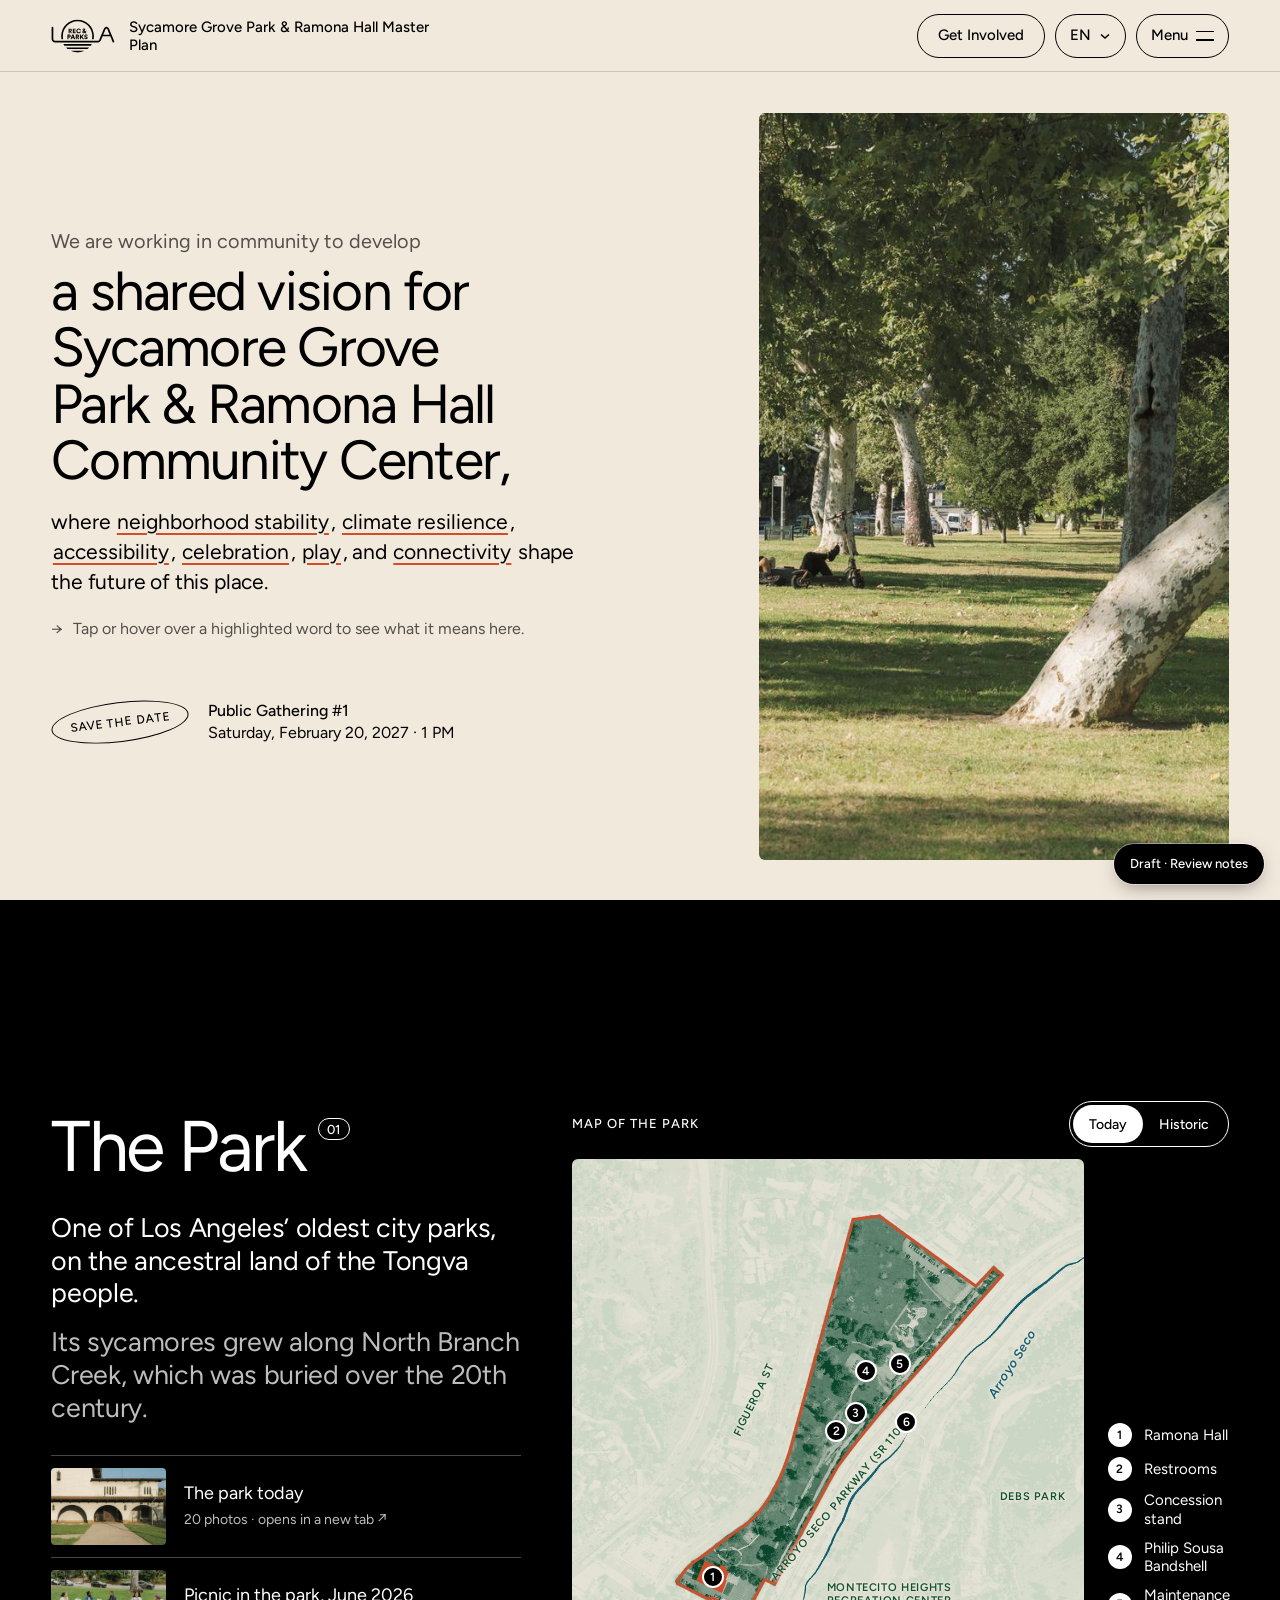
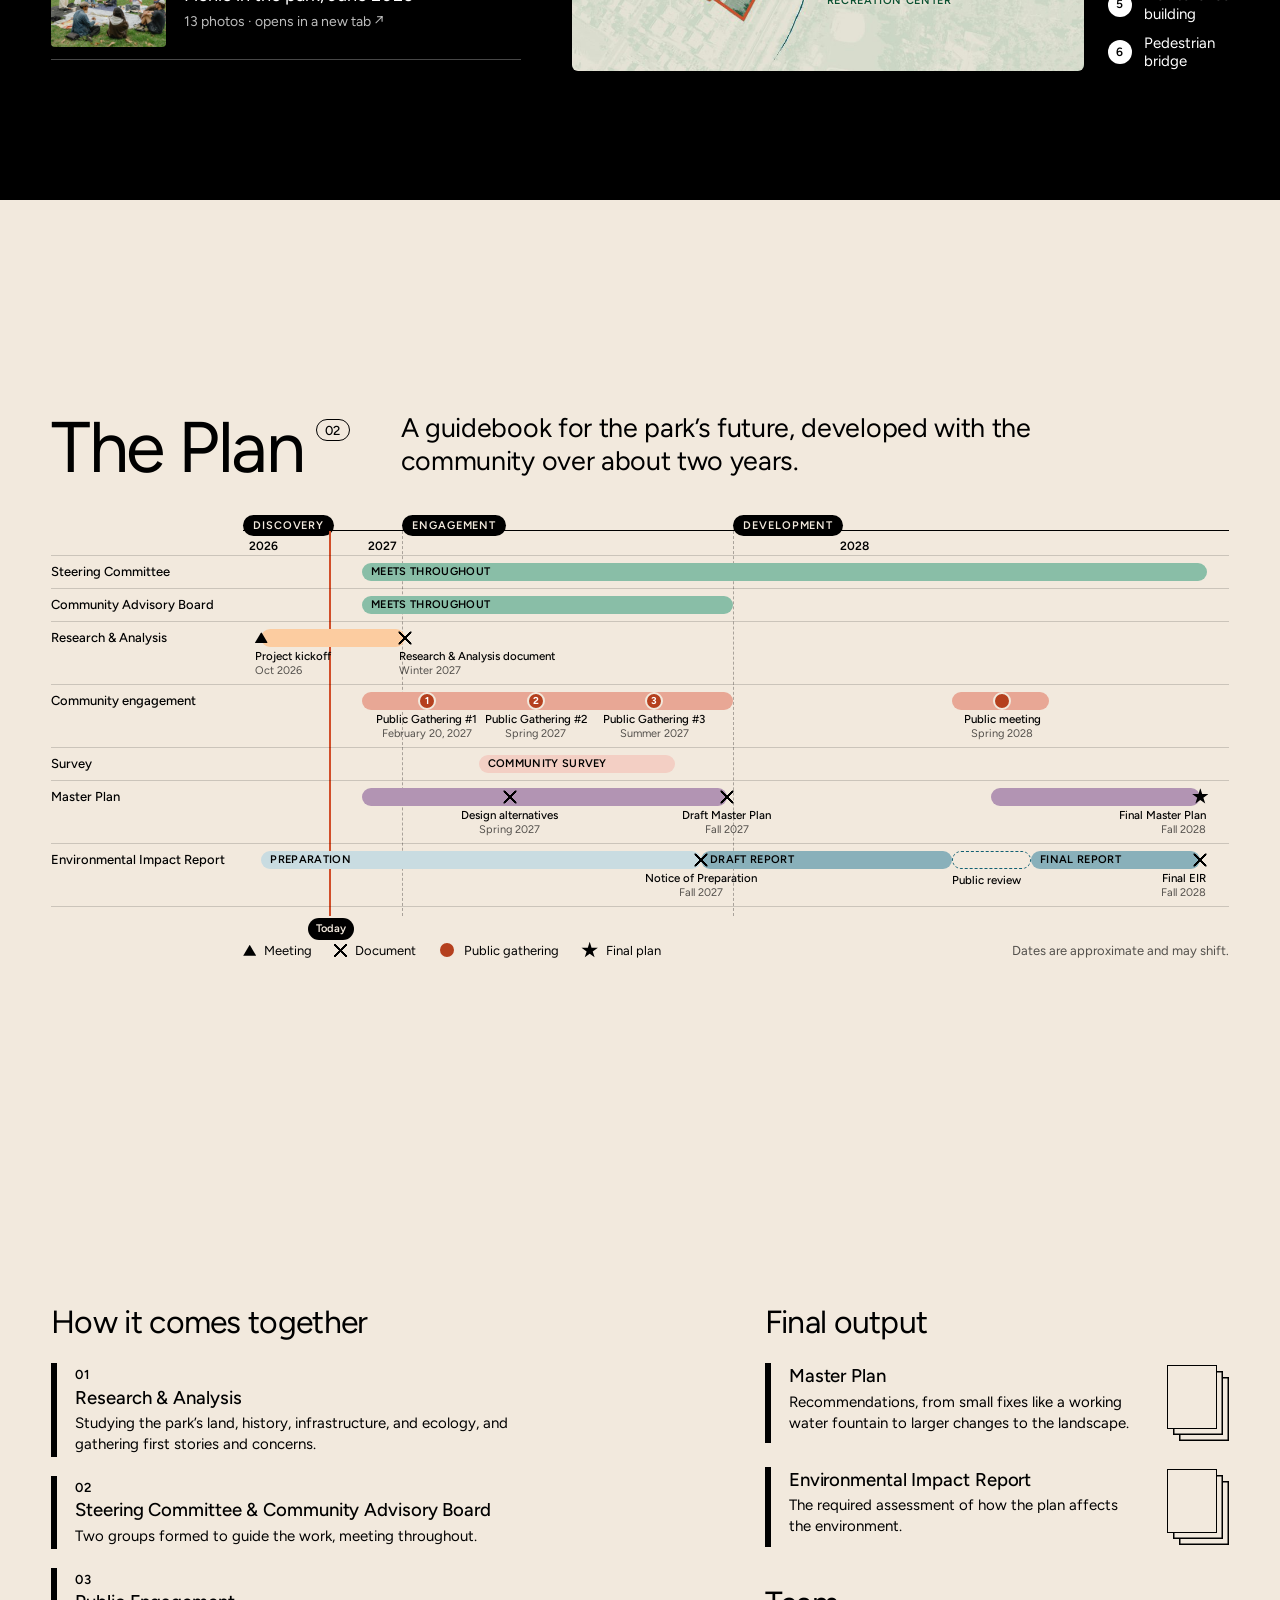
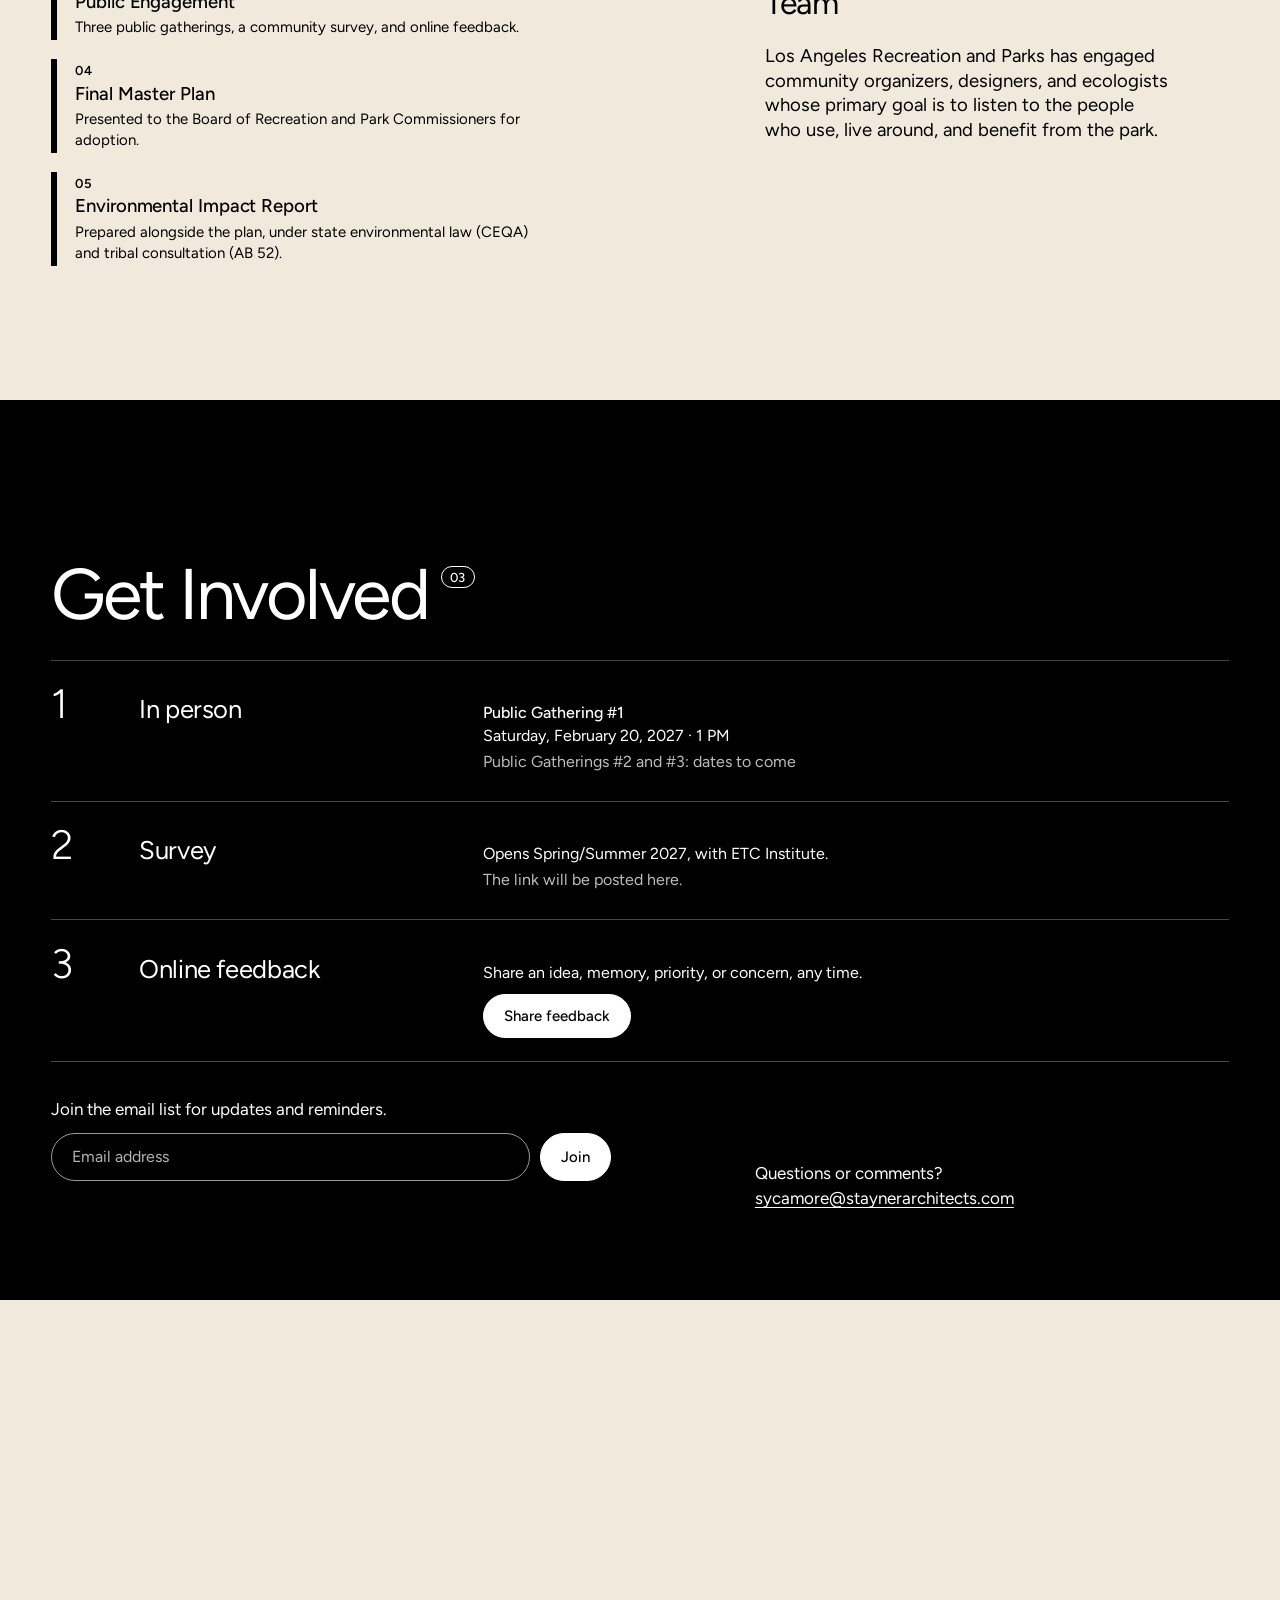
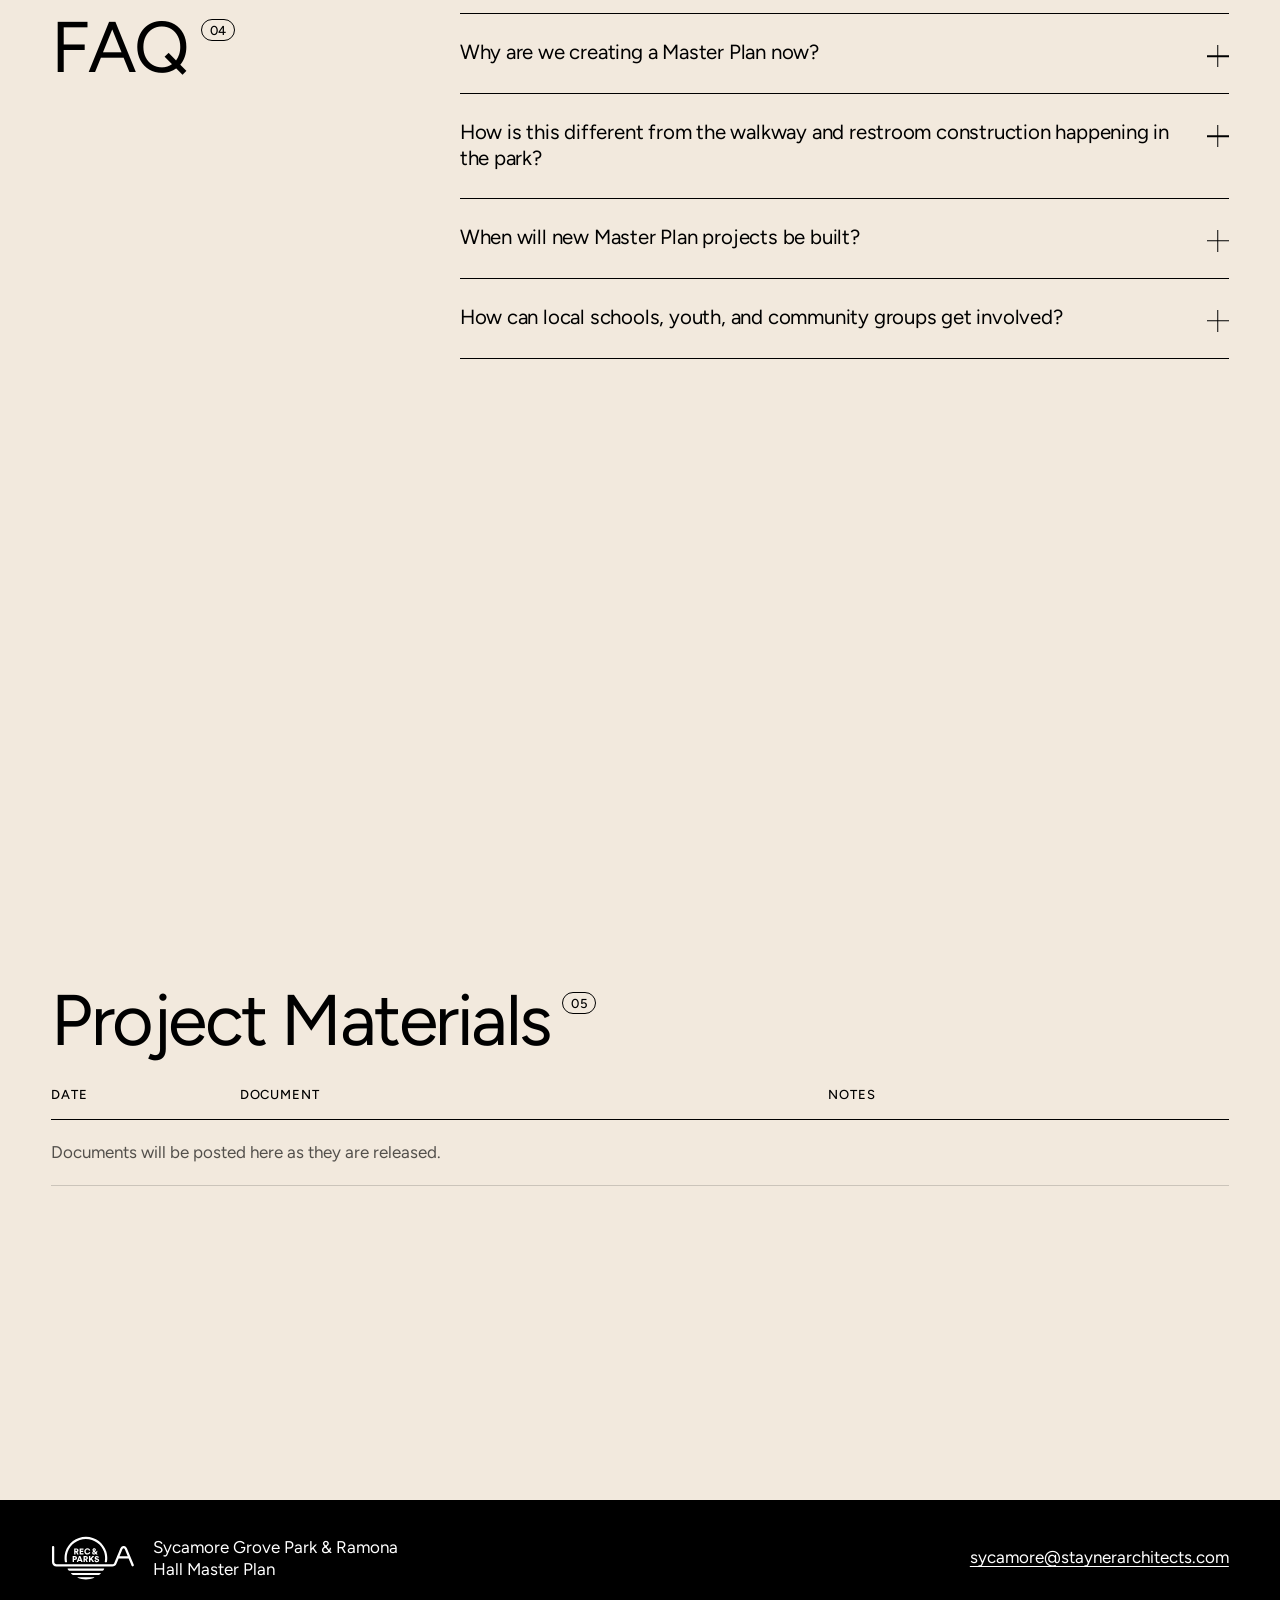
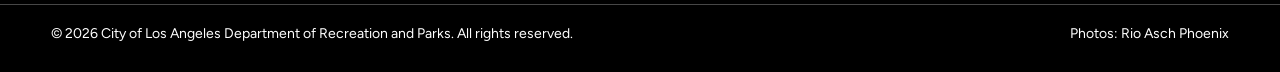
==== commit 9a2872ba: "Draft 3: team revisions and full translations Rework per the team's comments: - Cream and black only" ====
--- a/index.html
+++ b/index.html
@@ -8,7 +8,7 @@
   <meta name="theme-color" content="#F2E9DD">
   <meta property="og:title" content="Sycamore Grove Park &amp; Ramona Hall Master Plan">
   <meta property="og:description" content="We are working in community to develop a shared vision for Sycamore Grove Park and Ramona Hall Community Center.">
-  <meta property="og:image" content="Images/hero-grove-1400.jpg">
+  <meta property="og:image" content="Images/landing-grove-1200.jpg">
   <!-- Google Analytics: add the shared RAP tag here if RAP confirms (the sister sites use G-YDJCKE2F5T). -->
   <!-- Figtree stands in for CircularXX until the RAP font files are added to /Fonts. Remove these three lines then. -->
   <link rel="preconnect" href="https://fonts.googleapis.com">
@@ -19,7 +19,7 @@
 </head>
 <body>
 
-<!-- RAP logo, drawn once and reused. Text takes the color of whatever it sits on. -->
+<!-- RAP logo, drawn once and reused. Its text takes the color of whatever it sits on. -->
 <svg width="0" height="0" style="position:absolute" aria-hidden="true" focusable="false">
 <symbol id="rap-logo" viewBox="0 0 515 271">
 <defs>
@@ -84,8 +84,8 @@
     <a class="brand" href="#intro">
       <svg class="brand__logo" viewBox="0 0 515 271" role="img" aria-label="LA Rec &amp; Parks"><use href="#rap-logo"></use></svg>
       <span class="brand__name">
-        <span class="brand__long">Sycamore Grove Park &amp; Ramona Hall Master Plan</span>
-        <span class="brand__short" aria-hidden="true">Sycamore Grove Master Plan</span>
+        <span class="brand__long" data-i18n="site_name">Sycamore Grove Park &amp; Ramona Hall Master Plan</span>
+        <span class="brand__short" aria-hidden="true" data-i18n="site_name_short">Sycamore Grove Master Plan</span>
       </span>
     </a>
     <div class="site-header__actions">
@@ -120,12 +120,11 @@
     <ol class="menu__list">
       <li><a href="#park"><span class="menu__num">01</span><span data-i18n="sec_park">The Park</span></a></li>
       <li><a href="#plan"><span class="menu__num">02</span><span data-i18n="sec_plan">The Plan</span></a></li>
-      <li><a href="#process"><span class="menu__num">03</span><span data-i18n="sec_process">Process &amp; Timeline</span></a></li>
-      <li><a href="#involved"><span class="menu__num">04</span><span data-i18n="sec_involved">Get Involved</span></a></li>
-      <li><a href="#faq"><span class="menu__num">05</span><span data-i18n="sec_faq">FAQ</span></a></li>
-      <li><a href="#materials"><span class="menu__num">06</span><span data-i18n="sec_materials">Project Materials</span></a></li>
+      <li><a href="#involved"><span class="menu__num">03</span><span data-i18n="sec_involved">Get Involved</span></a></li>
+      <li><a href="#faq"><span class="menu__num">04</span><span data-i18n="sec_faq">FAQ</span></a></li>
+      <li><a href="#materials"><span class="menu__num">05</span><span data-i18n="sec_materials">Project Materials</span></a></li>
     </ol>
-    <p class="menu__contact" data-i18n-html="contact_line">Contact <a href="mailto:sycamore@staynerarchitects.com">sycamore@staynerarchitects.com</a> with comments or questions.</p>
+    <p class="menu__contact"><span data-i18n="contact_label">Questions or comments?</span> <a href="mailto:sycamore@staynerarchitects.com">sycamore@staynerarchitects.com</a></p>
     <!-- DRAFT ONLY --><p><button class="menu__review" type="button" data-open="notes" data-close>Draft review notes</button></p>
   </div>
 </dialog>
@@ -133,411 +132,304 @@
 <main id="main">
 
   <!-- ============ OPENING ============ -->
-  <section class="hero" id="intro" aria-labelledby="intro-title">
-    <img class="hero__img"
-         src="Images/hero-grove-1400.jpg"
-         srcset="Images/hero-grove-800.jpg 800w, Images/hero-grove-1400.jpg 1400w, Images/hero-grove-2000.jpg 2000w"
-         sizes="100vw"
-         alt="Pale-barked sycamores leaning over a wide lawn at Sycamore Grove Park."
-         fetchpriority="high">
-    <div class="hero__shade" aria-hidden="true"></div>
-    <div class="hero__inner">
-      <h1 class="sr-only" id="intro-title">Sycamore Grove Park and Ramona Hall Master Plan</h1>
-      <p class="hero__statement" data-i18n="hero_statement">We are working in community to develop a shared vision for Sycamore Grove Park &amp; Ramona Hall Community Center, where neighborhood stability, climate resilience, accessibility, celebration, play, and connectivity shape the future of this place.</p>
-
-      <div class="hero__bottom">
-        <aside class="callout" aria-labelledby="callout-title">
-          <span class="stamp" aria-hidden="true" data-i18n="stamp">Save the date</span>
-          <p class="label" data-i18n="callout_label">Upcoming</p>
-          <p class="callout__title" id="callout-title" data-i18n="callout_title">Public Gathering #1</p>
-          <p class="callout__date"><time datetime="2027-02-20T13:00" data-i18n="callout_date">Saturday, February 20, 2027 · 1 PM</time></p>
-          <a class="arrow-link" href="#involved"><span data-i18n="callout_link">All the ways to take part</span><span class="arrow" aria-hidden="true">&rarr;</span></a>
-        </aside>
-        <p class="hero__meta">
-          <span data-i18n="hero_place">Sycamore Grove Park and Ramona Hall Community Center, Highland Park, along the Arroyo Seco.</span>
-          <span class="credit">Photo: Rio Asch Phoenix</span>
-        </p>
-      </div>
+  <section class="screen screen--cream landing" id="intro" aria-labelledby="intro-title">
+    <div class="wrap landing__grid">
+      <div class="landing__text">
+        <p class="landing__kicker" data-i18n="intro_kicker">We are working in community to develop</p>
+        <h1 class="landing__title" id="intro-title" data-i18n="intro_title">a shared vision for Sycamore Grove Park &amp; Ramona Hall Community Center,</h1>
+        <p class="landing__values" data-i18n-html="intro_values">where <span class="tw"><button type="button" class="term" data-tip="stability" aria-controls="value-tip" aria-pressed="false">neighborhood stability</button>,</span> <span class="tw"><button type="button" class="term" data-tip="climate" aria-controls="value-tip" aria-pressed="false">climate resilience</button>,</span> <span class="tw"><button type="button" class="term" data-tip="access" aria-controls="value-tip" aria-pressed="false">accessibility</button>,</span> <span class="tw"><button type="button" class="term" data-tip="celebration" aria-controls="value-tip" aria-pressed="false">celebration</button>,</span> <span class="tw"><button type="button" class="term" data-tip="play" aria-controls="value-tip" aria-pressed="false">play</button>,</span> and <span class="tw"><button type="button" class="term" data-tip="connect" aria-controls="value-tip" aria-pressed="false">connectivity</button></span> shape the future of this place.</p>
+        <p class="landing__tip" id="value-tip" aria-live="polite"><span class="landing__tip-text" data-i18n="tip_default">Tap or hover over a highlighted word to see what it means here.</span></p>
+
+        <div class="save">
+          <span class="stamp" data-i18n="stamp">Save the date</span>
+          <p class="save__text"><strong data-i18n="gathering_1">Public Gathering #1</strong> <time datetime="2027-02-20T13:00" data-i18n="gathering_1_date">Saturday, February 20, 2027 · 1 PM</time></p>
+        </div>
+      </div>
+      <figure class="landing__photo">
+        <img src="Images/landing-grove-1200.jpg"
+             srcset="Images/landing-grove-700.jpg 700w, Images/landing-grove-1200.jpg 1200w"
+             sizes="(min-width: 900px) 40vw, 100vw"
+             width="1200" height="1500"
+             alt="Sycamores leaning over the lawn at Sycamore Grove Park."
+             data-i18n-alt="alt_landing"
+             fetchpriority="high">
+      </figure>
     </div>
   </section>
 
   <!-- ============ 01 THE PARK ============ -->
-  <section class="section section--sand park" id="park" aria-labelledby="park-title">
-    <div class="wrap">
-      <h2 class="sec-title" id="park-title"><span data-i18n="sec_park">The Park</span><span class="sec-num" aria-hidden="true">01</span></h2>
-
-      <div class="park__intro">
-        <div class="park__text">
-          <p class="lead">Sycamore Grove is a beloved community park with a long history of serving Highland Park residents. It is one of Los Angeles&rsquo; oldest city parks, and a valued site for celebration, exercise, and play.</p>
-          <p>After more than 120 years as an official Los Angeles City Park, and many more as ancestral land of the Tongva people, the park is ready for a new vision that taps its full potential for the community and nature.</p>
+  <section class="screen screen--black park" id="park" aria-labelledby="park-title">
+    <div class="wrap park__grid">
+      <div class="park__text">
+        <h2 class="sec-title" id="park-title"><span data-i18n="sec_park">The Park</span><span class="sec-num" aria-hidden="true">01</span></h2>
+        <p class="statement" data-i18n="park_1">One of Los Angeles&rsquo; oldest city parks, on the ancestral land of the Tongva people.</p>
+        <p class="statement statement--sub" data-i18n="park_2">Its sycamores grew along North Branch Creek, which was buried over the 20th century.</p>
+
+        <ul class="albums">
+          <li>
+            <a class="album-card" href="album-park.html" target="_blank" rel="noopener">
+              <img src="Images/cover-park-600.jpg" width="600" height="400" alt="" loading="lazy">
+              <span class="album-card__text">
+                <span class="album-card__title" data-i18n="album_park">The park today</span>
+                <span class="album-card__meta"><span data-i18n="album_park_count">20 photos</span> · <span data-i18n="new_tab">opens in a new tab</span> <span aria-hidden="true">&nearr;</span></span>
+              </span>
+            </a>
+          </li>
+          <li>
+            <a class="album-card" href="album-picnic.html" target="_blank" rel="noopener">
+              <img src="Images/cover-picnic-600.jpg" width="600" height="400" alt="" loading="lazy">
+              <span class="album-card__text">
+                <span class="album-card__title" data-i18n="album_picnic">Picnic in the park, June 2026</span>
+                <span class="album-card__meta"><span data-i18n="album_picnic_count">13 photos</span> · <span data-i18n="new_tab">opens in a new tab</span> <span aria-hidden="true">&nearr;</span></span>
+              </span>
+            </a>
+          </li>
+        </ul>
+      </div>
+
+      <figure class="map" aria-labelledby="map-title">
+        <div class="map__bar">
+          <p class="label" id="map-title" data-i18n="map_title">Map of the park</p>
+          <div class="seg" role="group" aria-label="Map view" data-i18n-aria="map_view">
+            <button type="button" aria-pressed="true" data-view="today" data-i18n="map_today">Today</button>
+            <button type="button" aria-pressed="false" data-view="past" data-i18n="map_past">Historic</button>
+          </div>
         </div>
-
-        <figure class="map">
-          <div class="map__frame">
+        <div class="map__body">
+          <div class="map__frame" data-view-panel="today">
             <img src="Images/park-map-900.jpg"
                  srcset="Images/park-map-900.jpg 900w, Images/park-map-1600.jpg 1600w"
-                 sizes="(min-width: 900px) 50vw, 100vw"
+                 sizes="(min-width: 900px) 40vw, 100vw"
                  width="900" height="900" loading="lazy"
-                 alt="Aerial map of Sycamore Grove Park, a long, narrow park outlined in orange. Ramona Hall sits at its southwest end. The Arroyo Seco runs along its east side, with Debs Park, the Audubon Center and the Montecito Heights Recreation Center beyond. The Southwest Museum is to the west.">
-            <ul class="map__labels" aria-hidden="true">
-              <li style="--x:22%;--y:94%">Ramona Hall</li>
-              <li class="map__label--water" style="--x:73%;--y:45%">Arroyo Seco</li>
-              <li class="map__label--start" style="--x:6%;--y:40%">Southwest Museum</li>
-              <li style="--x:88%;--y:63%">Debs Park</li>
-              <li style="--x:56%;--y:80%">Montecito Heights<br>Recreation Center</li>
-              <li style="--x:84%;--y:86%">Audubon Center</li>
-            </ul>
-          </div>
-          <figcaption>Sycamore Grove Park, outlined, runs along the Arroyo Seco in Highland Park. <span class="credit">Map: Stayner Architects</span></figcaption>
-        </figure>
-      </div>
-
-      <div class="float">
-        <figure class="float__item fl-bark" data-speed="0.06">
-          <img src="Images/park-bark-600.jpg" srcset="Images/park-bark-600.jpg 600w, Images/park-bark-1000.jpg 1000w" sizes="(min-width: 900px) 25vw, 50vw" width="600" height="750" loading="lazy" alt="Close-up of mottled white and grey sycamore bark among leaves.">
-          <figcaption>Sycamore bark</figcaption>
-        </figure>
-        <figure class="float__item fl-hall" data-speed="-0.04">
-          <img src="Images/park-ramona-hall-800.jpg" srcset="Images/park-ramona-hall-800.jpg 800w, Images/park-ramona-hall-1400.jpg 1400w" sizes="(min-width: 900px) 42vw, 100vw" width="800" height="600" loading="lazy" alt="Ramona Hall, a cream stucco building with a tiled roof and a row of wide arches.">
-          <figcaption>Ramona Hall Community Center</figcaption>
-        </figure>
-
-        <div class="float__text fl-t1">
-          <p class="lead">The park is a critical connection to the Arroyo Seco watershed.</p>
-          <p>While the park&rsquo;s namesake sycamores have long provided cool shade for residents, they thrive in a moist environment originally created by North Branch Creek. Over the 20th century, this tributary was buried and eventually redirected to the municipal stormwater system because of high contaminant levels.</p>
+                 alt="Aerial map of Sycamore Grove Park, a long, narrow park between Figueroa Street and the Arroyo Seco Parkway. Numbered places match the list."
+                 data-i18n-alt="alt_map">
+            <ul class="map__streets" aria-hidden="true">
+              <li class="map__street" style="--x:35.6%;--y:47%;--r:-64deg" data-i18n="m_figueroa">Figueroa St</li>
+              <li class="map__street" style="--x:52%;--y:67%;--r:-50deg" data-i18n="m_parkway">Arroyo Seco Parkway (SR 110)</li>
+              <li class="map__street map__street--water" style="--x:86%;--y:40%;--r:-58deg" data-i18n="m_arroyo">Arroyo Seco</li>
+              <li class="map__street" style="--x:90%;--y:66%;--r:0deg" data-i18n="m_debs">Debs Park</li>
+              <li class="map__street" style="--x:62%;--y:85%;--r:0deg" data-i18n-html="m_montecito">Montecito Heights<br>Recreation Center</li>
+            </ul>
+            <ol class="map__pins" aria-hidden="true">
+              <li style="--x:27.5%;--y:81.6%">1</li>
+              <li style="--x:51.7%;--y:53.1%">2</li>
+              <li style="--x:55.5%;--y:49.7%">3</li>
+              <li style="--x:57.4%;--y:41.5%">4</li>
+              <li style="--x:64.1%;--y:40.1%">5</li>
+              <li style="--x:65.3%;--y:51.3%">6</li>
+            </ol>
+          </div>
+          <div class="map__frame map__frame--past" data-view-panel="past" hidden>
+            <p data-i18n="map_past_soon">Historic aerial photo to come.</p>
+          </div>
+          <ol class="map__key">
+            <li data-i18n="p_ramona">Ramona Hall</li>
+            <li data-i18n="p_restrooms">Restrooms</li>
+            <li data-i18n="p_concession">Concession stand</li>
+            <li data-i18n="p_bandshell">Philip Sousa Bandshell</li>
+            <li data-i18n="p_maintenance">Maintenance building</li>
+            <li data-i18n="p_bridge">Pedestrian bridge</li>
+          </ol>
         </div>
-        <figure class="float__item fl-arroyo" data-speed="0.05">
-          <img src="Images/park-arroyo-800.jpg" srcset="Images/park-arroyo-800.jpg 800w, Images/park-arroyo-1400.jpg 1400w" sizes="(min-width: 900px) 42vw, 100vw" width="800" height="600" loading="lazy" alt="A shallow stream of water running down a sloped concrete channel, with a storm drain opening in the wall and a freeway bridge overhead.">
-          <figcaption>The concrete channel of the Arroyo Seco, beside the park</figcaption>
-        </figure>
-
-        <figure class="float__item fl-jacaranda" data-speed="-0.05">
-          <img src="Images/park-jacaranda-600.jpg" srcset="Images/park-jacaranda-600.jpg 600w, Images/park-jacaranda-1000.jpg 1000w" sizes="(min-width: 900px) 25vw, 50vw" width="600" height="600" loading="lazy" alt="Looking up into a jacaranda tree covered in purple blossoms.">
-          <figcaption>Jacaranda in bloom</figcaption>
-        </figure>
-        <figure class="float__item fl-bandshell" data-speed="0.04">
-          <img src="Images/park-bandshell-800.jpg" srcset="Images/park-bandshell-800.jpg 800w, Images/park-bandshell-1400.jpg 1400w" sizes="(min-width: 900px) 42vw, 100vw" width="800" height="600" loading="lazy" alt="The park's white bandshell, with rows of orange concrete benches in front of it.">
-          <figcaption>The bandshell and its benches</figcaption>
-        </figure>
-
-        <figure class="float__item fl-squirrel" data-speed="0.07">
-          <img src="Images/park-squirrel-600.jpg" srcset="Images/park-squirrel-600.jpg 600w, Images/park-squirrel-1000.jpg 1000w" sizes="(min-width: 900px) 25vw, 50vw" width="600" height="750" loading="lazy" alt="A squirrel clinging to the pale trunk of a tree.">
-          <figcaption>A neighbor in the canopy</figcaption>
-        </figure>
-        <div class="float__text fl-t2">
-          <p>Ramona Hall has not been upgraded since <mark class="todo" title="Year to confirm with the team">[year]</mark>, and reviving the creek and modernizing the park&rsquo;s amenities could help many future generations continue to enjoy this unique spot.</p>
-        </div>
-
-        <figure class="float__item fl-walk" data-speed="-0.03">
-          <img src="Images/park-walk-800.jpg" srcset="Images/park-walk-800.jpg 800w, Images/park-walk-1400.jpg 1400w" sizes="(min-width: 900px) 42vw, 100vw" width="800" height="600" loading="lazy" alt="A person walking a dog on a path between tall sycamores, with people resting on the lawn beyond.">
-          <figcaption>A walk through the grove</figcaption>
-        </figure>
-        <figure class="float__item fl-inside" data-speed="0.06">
-          <img src="Images/park-hall-inside-600.jpg" srcset="Images/park-hall-inside-600.jpg 600w, Images/park-hall-inside-1000.jpg 1000w" sizes="(min-width: 900px) 25vw, 50vw" width="600" height="750" loading="lazy" alt="Inside Ramona Hall: a tiled lobby under a large wrought-iron chandelier.">
-          <figcaption>Inside Ramona Hall</figcaption>
-        </figure>
-        <figure class="float__item fl-play" data-speed="-0.04">
-          <img src="Images/park-play-800.jpg" srcset="Images/park-play-800.jpg 800w, Images/park-play-1400.jpg 1400w" sizes="(min-width: 900px) 42vw, 100vw" width="800" height="600" loading="lazy" alt="A person kicking a ball on the lawn under a large tree, near the bandshell seating.">
-          <figcaption>A game on the lawn</figcaption>
-        </figure>
-      </div>
-      <p class="credit park__credit">Photos: Rio Asch Phoenix</p>
-    </div>
-  </section>
-
-  <!-- ============ 02 THE PLAN ============ -->
-  <section class="section section--green plan" id="plan" aria-labelledby="plan-title">
+      </figure>
+    </div>
+  </section>
+
+  <!-- ============ 02 THE PLAN: process and timeline ============ -->
+  <section class="screen screen--cream plan" id="plan" aria-labelledby="plan-title">
     <div class="wrap">
       <div class="plan__head">
         <h2 class="sec-title" id="plan-title"><span data-i18n="sec_plan">The Plan</span><span class="sec-num" aria-hidden="true">02</span></h2>
-        <div class="plan__controls">
-          <button class="round-btn" type="button" data-scroll="-1" aria-controls="artifacts" data-i18n-aria="prev" aria-label="Previous"><span aria-hidden="true">&larr;</span></button>
-          <button class="round-btn" type="button" data-scroll="1" aria-controls="artifacts" data-i18n-aria="next" aria-label="Next"><span aria-hidden="true">&rarr;</span></button>
+        <p class="statement statement--dark" data-i18n="plan_1">A guidebook for the park&rsquo;s future, developed with the community over about two years.</p>
+      </div>
+
+      <!-- TIMELINE: each item carries its own date. To move a deadline, change data-at (or data-from / data-to). The chart, the date labels and the "Today" line redraw themselves. -->
+      <div class="tl" id="timeline" data-from="2026-10-01" data-to="2028-11-01">
+        <div class="tl__plot-head" aria-hidden="true">
+          <div class="tl__phases">
+            <span class="tl__phase" data-from="2026-10-01" data-to="2027-02-01" ><span class="tl__phase-name" data-i18n="phase_1_name">Discovery</span></span>
+            <span class="tl__phase" data-from="2027-02-01" data-to="2027-10-15" ><span class="tl__phase-name" data-i18n="phase_2_name">Engagement</span></span>
+            <span class="tl__phase" data-from="2027-10-15" data-to="2028-11-01" ><span class="tl__phase-name" data-i18n="phase_3_name">Development</span></span>
+          </div>
+          <div class="tl__years"></div>
         </div>
-      </div>
-      <p class="lead plan__lead">What the Master Plan is, who is shaping it, and what comes first.</p>
-    </div>
-
-    <div class="artifacts" id="artifacts" tabindex="0" role="region" aria-label="About the plan">
-      <ol class="artifacts__track">
-        <li class="paper">
-          <article>
-            <p class="paper__meta"><span>Sycamore Grove Master Plan</span><span>No. 01</span></p>
-            <h3>A guidebook for the future</h3>
-            <p>The Master Plan will be a guidebook for that future: a set of recommendations, from small fixes like a working water fountain to larger changes to the landscape, that support the people, plants, and animals who use the park.</p>
-          </article>
+        <div class="tl__today" aria-hidden="true"><span data-i18n="tl_today">Today</span></div>
+
+        <ol class="tl__tracks">
+          <li class="track track--green track--thin">
+            <h3 class="track__name" data-i18n="tr_steering">Steering Committee</h3>
+            <ul class="track__items">
+              <li class="ti ti--bar" data-from="2027-01-01" data-to="2028-10-15"><span class="ti__label" data-i18n="ti_meets">Meets throughout</span><span class="ti__date"></span></li>
+            </ul>
+          </li>
+          <li class="track track--green track--thin">
+            <h3 class="track__name" data-i18n="tr_cab">Community Advisory Board</h3>
+            <ul class="track__items">
+              <li class="ti ti--bar" data-from="2027-01-01" data-to="2027-10-15"><span class="ti__label" data-i18n="ti_meets">Meets throughout</span><span class="ti__date"></span></li>
+            </ul>
+          </li>
+          <li class="track track--peach">
+            <h3 class="track__name" data-i18n="tr_research">Research &amp; Analysis</h3>
+            <ul class="track__items">
+              <li class="ti ti--bar ti--quiet ti--nolabel" data-from="2026-10-15" data-to="2027-02-03"><span class="ti__label" data-i18n="tr_research">Research &amp; Analysis</span><span class="ti__date"></span></li>
+              <li class="ti ti--meeting ti--start" data-at="2026-10-15" data-precision="month"><span class="ti__label" data-i18n="ti_kickoff">Project kickoff</span><span class="ti__date"></span></li>
+              <li class="ti ti--doc ti--start" data-at="2027-02-03" data-precision="season"><span class="ti__label" data-i18n="ti_ra_doc">Research &amp; Analysis document</span><span class="ti__date"></span></li>
+            </ul>
+          </li>
+          <li class="track track--coral">
+            <h3 class="track__name" data-i18n="tr_engagement">Community engagement</h3>
+            <ul class="track__items">
+              <li class="ti ti--bar ti--quiet ti--nolabel" data-from="2027-01-01" data-to="2027-10-15"><span class="ti__label" data-i18n="tr_engagement">Community engagement</span><span class="ti__date"></span></li>
+              <li class="ti ti--gather" data-at="2027-02-20" data-precision="day" data-n="1"><span class="ti__label" data-i18n="gathering_1">Public Gathering #1</span><span class="ti__date"></span></li>
+              <li class="ti ti--gather" data-at="2027-05-15" data-precision="season" data-n="2"><span class="ti__label" data-i18n="gathering_2">Public Gathering #2</span><span class="ti__date"></span></li>
+              <li class="ti ti--gather" data-at="2027-08-15" data-precision="season" data-n="3"><span class="ti__label" data-i18n="gathering_3">Public Gathering #3</span><span class="ti__date"></span></li>
+              <li class="ti ti--bar ti--quiet ti--nolabel" data-from="2028-04-01" data-to="2028-06-15"><span class="ti__label" data-i18n="ti_review_meet">Review</span><span class="ti__date"></span></li>
+              <li class="ti ti--gather" data-at="2028-05-10" data-precision="season"><span class="ti__label" data-i18n="ti_public_meeting">Public meeting</span><span class="ti__date"></span></li>
+            </ul>
+          </li>
+          <li class="track track--coral-light track--thin">
+            <h3 class="track__name" data-i18n="tr_survey">Survey</h3>
+            <ul class="track__items">
+              <li class="ti ti--bar" data-from="2027-04-01" data-to="2027-08-31"><span class="ti__label" data-i18n="ti_survey">Community survey</span><span class="ti__date"></span></li>
+            </ul>
+          </li>
+          <li class="track track--plum">
+            <h3 class="track__name" data-i18n="tr_masterplan">Master Plan</h3>
+            <ul class="track__items">
+              <li class="ti ti--bar ti--quiet ti--nolabel" data-from="2027-01-01" data-to="2027-10-10"><span class="ti__label" data-i18n="ti_mp_doc">Master Plan document</span><span class="ti__date"></span></li>
+              <li class="ti ti--doc" data-at="2027-04-25" data-precision="season"><span class="ti__label" data-i18n="ti_alternatives">Design alternatives</span><span class="ti__date"></span></li>
+              <li class="ti ti--doc" data-at="2027-10-10" data-precision="season"><span class="ti__label" data-i18n="ti_draft_mp">Draft Master Plan</span><span class="ti__date"></span></li>
+              <li class="ti ti--bar ti--quiet ti--nolabel" data-from="2028-05-01" data-to="2028-10-10"><span class="ti__label" data-i18n="ti_final_prep">Final plan</span><span class="ti__date"></span></li>
+              <li class="ti ti--final ti--end" data-at="2028-10-10" data-precision="season"><span class="ti__label" data-i18n="ti_final_mp">Final Master Plan</span><span class="ti__date"></span></li>
+            </ul>
+          </li>
+          <li class="track track--blue">
+            <h3 class="track__name" data-i18n="tr_eir">Environmental Impact Report</h3>
+            <ul class="track__items">
+              <li class="ti ti--bar ti--quiet ti--light" data-from="2026-10-15" data-to="2027-09-20"><span class="ti__label" data-i18n="ti_eir_prep">Preparation</span><span class="ti__date"></span></li>
+              <li class="ti ti--doc" data-at="2027-09-20" data-precision="season"><span class="ti__label" data-i18n="ti_nop">Notice of Preparation</span><span class="ti__date"></span></li>
+              <li class="ti ti--bar ti--quiet" data-from="2027-09-20" data-to="2028-04-01"><span class="ti__label" data-i18n="ti_eir_draft">Draft report</span><span class="ti__date"></span></li>
+              <li class="ti ti--bar ti--outline ti--below" data-from="2028-04-01" data-to="2028-06-01"><span class="ti__label" data-i18n="ti_review">Public review</span><span class="ti__date"></span></li>
+              <li class="ti ti--bar ti--quiet" data-from="2028-06-01" data-to="2028-10-10"><span class="ti__label" data-i18n="ti_eir_final_bar">Final report</span><span class="ti__date"></span></li>
+              <li class="ti ti--doc ti--end" data-at="2028-10-10" data-precision="season"><span class="ti__label" data-i18n="ti_final_eir">Final EIR</span><span class="ti__date"></span></li>
+            </ul>
+          </li>
+        </ol>
+
+        <div class="tl__foot">
+          <ul class="tl__key" aria-hidden="true">
+            <li><span class="key key--meeting"></span> <span data-i18n="key_meeting">Meeting</span></li>
+            <li><span class="key key--doc"></span> <span data-i18n="key_doc">Document</span></li>
+            <li><span class="key key--gather"></span> <span data-i18n="key_gather">Public gathering</span></li>
+            <li><span class="key key--final"></span> <span data-i18n="key_final">Final plan</span></li>
+          </ul>
+          <p class="tl__note" data-i18n="tl_note">Dates are approximate and may shift.</p>
+        </div>
+      </div>
+    </div>
+  </section>
+
+  <section class="screen screen--cream steps-screen" aria-labelledby="steps-title">
+    <div class="wrap steps__grid">
+      <div>
+        <h2 class="sub-title" id="steps-title" data-i18n="steps_title">How it comes together</h2>
+        <ol class="steps">
+          <li><span class="steps__num">01</span><h3 data-i18n="step_1">Research &amp; Analysis</h3><p data-i18n="step_1_t">Studying the park&rsquo;s land, history, infrastructure, and ecology, and gathering first stories and concerns.</p></li>
+          <li><span class="steps__num">02</span><h3 data-i18n="step_2">Steering Committee &amp; Community Advisory Board</h3><p data-i18n="step_2_t">Two groups formed to guide the work, meeting throughout.</p></li>
+          <li><span class="steps__num">03</span><h3 data-i18n="step_3">Public Engagement</h3><p data-i18n="step_3_t">Three public gatherings, a community survey, and online feedback.</p></li>
+          <li><span class="steps__num">04</span><h3 data-i18n="step_4">Final Master Plan</h3><p data-i18n="step_4_t">Presented to the Board of Recreation and Park Commissioners for adoption.</p></li>
+          <li><span class="steps__num">05</span><h3 data-i18n="step_5">Environmental Impact Report</h3><p data-i18n="step_5_t">Prepared alongside the plan, under state environmental law (CEQA) and tribal consultation (AB&nbsp;52).</p></li>
+        </ol>
+      </div>
+      <div class="outputs-col">
+        <h2 class="sub-title" data-i18n="output_title">Final output</h2>
+        <ul class="outputs">
+          <li><span class="doc-icon" aria-hidden="true"></span><div><h3 data-i18n="out_mp">Master Plan</h3><p data-i18n="out_mp_t">Recommendations, from small fixes like a working water fountain to larger changes to the landscape.</p></div></li>
+          <li><span class="doc-icon" aria-hidden="true"></span><div><h3 data-i18n="out_eir">Environmental Impact Report</h3><p data-i18n="out_eir_t">The required assessment of how the plan affects the environment.</p></div></li>
+        </ul>
+        <h2 class="sub-title sub-title--team" data-i18n="team_title">Team</h2>
+        <p class="team" data-i18n="team_t">Los Angeles Recreation and Parks has engaged community organizers, designers, and ecologists whose primary goal is to listen to the people who use, live around, and benefit from the park.</p>
+      </div>
+    </div>
+  </section>
+
+  <!-- ============ 03 GET INVOLVED ============ -->
+  <section class="screen screen--black involved" id="involved" aria-labelledby="involved-title">
+    <div class="wrap">
+      <h2 class="sec-title" id="involved-title"><span data-i18n="sec_involved">Get Involved</span><span class="sec-num" aria-hidden="true">03</span></h2>
+      <ol class="ways">
+        <li class="way">
+          <span class="way__num" aria-hidden="true">1</span>
+          <h3 data-i18n="way_person">In person</h3>
+          <div class="way__body">
+            <p><strong data-i18n="gathering_1">Public Gathering #1</strong><br><time datetime="2027-02-20T13:00" data-i18n="gathering_1_date">Saturday, February 20, 2027 · 1 PM</time></p>
+            <p class="muted" data-i18n="gatherings_next">Public Gatherings #2 and #3: dates to come</p>
+          </div>
         </li>
-        <li class="print print--low">
-          <figure>
-            <img src="Images/plan-map-blanket-600.jpg" srcset="Images/plan-map-blanket-600.jpg 600w, Images/plan-map-blanket-1000.jpg 1000w" sizes="300px" width="600" height="750" loading="lazy" alt="A large aerial map of the park printed on fabric, spread on the grass with picnic blankets around it.">
-            <figcaption>The park map, printed on fabric, at a picnic conversation in the park. June 2026.</figcaption>
-          </figure>
+        <li class="way">
+          <span class="way__num" aria-hidden="true">2</span>
+          <h3 data-i18n="way_survey">Survey</h3>
+          <div class="way__body">
+            <p data-i18n="survey_t">Opens Spring/Summer 2027, with ETC Institute.</p>
+            <p class="muted" data-i18n="survey_link">The link will be posted here.</p>
+          </div>
         </li>
-        <li class="paper paper--high">
-          <article>
-            <p class="paper__meta"><span>Sycamore Grove Master Plan</span><span>No. 02</span></p>
-            <h3>Two documents</h3>
-            <p>It is the first master plan for Sycamore Grove to center the voice of the local community. Community input will shape both documents the process produces: the Master Plan and an Environmental Impact Report.</p>
-          </article>
-        </li>
-        <li class="paper">
-          <article>
-            <p class="paper__meta"><span>Sycamore Grove Master Plan</span><span>No. 03</span></p>
-            <h3>A team that listens</h3>
-            <p>Los Angeles Recreation and Parks has engaged a team of community organizers, designers, and ecologists whose primary goal is to listen to stakeholders who use, live around, and benefit from the park, and then create a shovel-ready master plan that incorporates recreation, education, and the environment.</p>
-            <p>The plan will outline park changes that best support people, plants, and animals. The local community&rsquo;s voice will drive the plan through surveys, community meetings, and other forms of engagement.</p>
-          </article>
-        </li>
-        <li class="print print--high">
-          <figure>
-            <img src="Images/plan-board-600.jpg" srcset="Images/plan-board-600.jpg 600w, Images/plan-board-1000.jpg 1000w" sizes="300px" width="600" height="750" loading="lazy" alt="A community bulletin board with event flyers, mounted on the textured stucco wall of Ramona Hall.">
-            <figcaption>The community board at Ramona Hall.</figcaption>
-          </figure>
-        </li>
-        <li class="paper paper--low">
-          <article>
-            <p class="paper__meta"><span>Sycamore Grove Master Plan</span><span>No. 04</span></p>
-            <h3>Planning comes first</h3>
-            <p>The first step toward updating the park is the planning and environmental review processes. Implementation of the master plan will be part of the conversation, but it will be part of the second phase.</p>
-            <p>We are excited to work with stakeholders and look forward to envisioning a new chapter for Sycamore Grove together.</p>
-          </article>
-        </li>
-        <li class="print">
-          <figure>
-            <img src="Images/plan-seeds-600.jpg" srcset="Images/plan-seeds-600.jpg 600w, Images/plan-seeds-1000.jpg 1000w" sizes="300px" width="600" height="600" loading="lazy" alt="Sycamore leaves and a hanging string of round, spiky seed balls against the sky.">
-            <figcaption>Sycamore leaves and seed balls.</figcaption>
-          </figure>
+        <li class="way">
+          <span class="way__num" aria-hidden="true">3</span>
+          <h3 data-i18n="way_online">Online feedback</h3>
+          <div class="way__body">
+            <p data-i18n="online_t">Share an idea, memory, priority, or concern, any time.</p>
+            <button class="pill pill--light" type="button" data-open="feedback"><span data-i18n="btn_feedback">Share feedback</span></button>
+          </div>
         </li>
       </ol>
-    </div>
-    <div class="wrap"><p class="credit plan__credit">Photos: Rio Asch Phoenix</p></div>
-  </section>
-
-  <!-- ============ 03 PROCESS & TIMELINE ============ -->
-  <section class="section section--white process" id="process" aria-labelledby="process-title">
-    <div class="wrap">
-      <h2 class="sec-title" id="process-title"><span data-i18n="sec_process">Process &amp; Timeline</span><span class="sec-num" aria-hidden="true">03</span></h2>
-      <p class="lead process__lead">The Master Plan will be developed over approximately 24 months through three primary phases.</p>
-
-      <ol class="phases">
-        <li class="phase phase--now">
-          <img class="phase__img" src="Images/process-picnic-700.jpg" srcset="Images/process-picnic-700.jpg 700w, Images/process-picnic-1200.jpg 1200w" sizes="(min-width: 900px) 33vw, 100vw" loading="lazy" alt="A group of people sitting in a circle on blankets on the lawn, talking, with the street and houses behind them.">
-          <div class="phase__panel">
-            <p class="phase__top"><span class="phase__num">/01</span><span class="now-tag" data-i18n="now">We are here</span></p>
-            <h3><span class="phase__kicker" data-i18n="phase_1">Phase I</span> <span data-i18n="phase_1_name">Discovery</span></h3>
-            <p class="phase__step">Research &amp; Analysis</p>
-            <p>Documenting existing site conditions, historic and cultural resources, infrastructure, and ecology while gathering initial community stories, priorities, and concerns.</p>
-          </div>
-        </li>
-        <li class="phase phase--dark">
-          <div class="phase__panel">
-            <p class="phase__top"><span class="phase__num">/02</span></p>
-            <h3><span class="phase__kicker" data-i18n="phase_2">Phase II</span> <span data-i18n="phase_2_name">Engagement</span></h3>
-            <p class="phase__step">Design Alternatives</p>
-            <p>Developing and testing multiple conceptual design scenarios for Sycamore Grove Park and Ramona Hall based on community feedback and technical findings.</p>
-            <p class="phase__step">Draft Master Plan Preparation</p>
-            <p>Refining the preferred vision into a comprehensive Draft Master Plan with prioritized projects, cost estimates, and a phased implementation strategy.</p>
-          </div>
-        </li>
-        <li class="phase phase--green">
-          <div class="phase__panel">
-            <p class="phase__top"><span class="phase__num">/03</span></p>
-            <h3><span class="phase__kicker" data-i18n="phase_3">Phase III</span> <span data-i18n="phase_3_name">Development</span></h3>
-            <p class="phase__step">Final Master Plan Adoption</p>
-            <p>Presenting the Final Master Plan to the Board of Recreation and Park Commissioners for formal adoption to guide future capital investments.</p>
-          </div>
-        </li>
-      </ol>
-
-      <div class="eir">
-        <p class="label">Alongside</p>
-        <p><strong>The Environmental Impact Report</strong> will be developed in tandem with the Master Plan, following a similar but more structured process to complete required environmental assessments in compliance with the California Environmental Quality Act (CEQA) and tribal consultation (AB&nbsp;52).</p>
-      </div>
-
-      <div class="tl" aria-labelledby="tl-title">
-        <div class="tl__head">
-          <h3 id="tl-title" data-i18n="tl_title">Timeline</h3>
-          <p class="tl__note" data-i18n="tl_note">Timing is approximate and may shift.</p>
-        </div>
-        <p class="sr-only">We are in Phase I, Discovery. The milestones below are listed in order.</p>
-
-        <div class="tl__chart">
-          <div class="tl__axis" aria-hidden="true">
-            <span style="--m:0">Oct 2026</span>
-            <span style="--m:3">2027</span>
-            <span style="--m:15">2028</span>
-          </div>
-          <div class="tl__rowlabels" aria-hidden="true">
-            <span data-i18n="row_p">Phases</span>
-            <span data-i18n="row_g">Public gatherings</span>
-            <span data-i18n="row_s">Survey</span>
-            <span data-i18n="row_d">Documents</span>
-            <span data-i18n="row_e">Environmental review</span>
-          </div>
-          <div class="tl__today" style="--m:1.8" aria-hidden="true"><span data-i18n="tl_today">Today</span></div>
-
-          <ol class="tl__events">
-            <li class="tl__ev tl__ev--phase is-current" data-row="p" style="--m:0;--m2:4.1">
-              <span class="tl__when">Fall 2026 – early 2027</span>
-              <span class="tl__what"><span data-i18n="phase_1">Phase I</span>: <span data-i18n="phase_1_name">Discovery</span> <span class="tl__now" data-i18n="now">We are here</span></span>
-            </li>
-            <li class="tl__ev tl__ev--line" data-row="e" style="--m:0.4;--m2:24.3">
-              <span class="tl__when">Fall 2026 – fall 2028</span>
-              <span class="tl__what">Environmental Impact Report prepared alongside the plan</span>
-            </li>
-            <li class="tl__ev tl__ev--doc" data-row="d" style="--m:4.1">
-              <span class="tl__when">Early 2027</span>
-              <span class="tl__what">Research &amp; Analysis document</span>
-            </li>
-            <li class="tl__ev tl__ev--phase" data-row="p" style="--m:4.1;--m2:12.3">
-              <span class="tl__when">Early – fall 2027</span>
-              <span class="tl__what"><span data-i18n="phase_2">Phase II</span>: <span data-i18n="phase_2_name">Engagement</span></span>
-            </li>
-            <li class="tl__ev tl__ev--gather" data-row="g" style="--m:4.65">
-              <span class="tl__when">Feb 20, 2027</span>
-              <span class="tl__what">Public Gathering #1</span>
-            </li>
-            <li class="tl__ev tl__ev--range" data-row="s" style="--m:6;--m2:10.5">
-              <span class="tl__when">Spring – summer 2027</span>
-              <span class="tl__what">Community survey</span>
-            </li>
-            <li class="tl__ev tl__ev--doc" data-row="d" style="--m:6.8">
-              <span class="tl__when">Spring 2027</span>
-              <span class="tl__what">Design alternatives</span>
-            </li>
-            <li class="tl__ev tl__ev--gather" data-row="g" style="--m:7.6">
-              <span class="tl__when">Spring 2027 · date to come</span>
-              <span class="tl__what">Public Gathering #2</span>
-            </li>
-            <li class="tl__ev tl__ev--gather" data-row="g" style="--m:10.5">
-              <span class="tl__when">Summer 2027 · date to come</span>
-              <span class="tl__what">Public Gathering #3</span>
-            </li>
-            <li class="tl__ev tl__ev--doc tl__ev--small" data-row="e" style="--m:11.6">
-              <span class="tl__when">Fall 2027</span>
-              <span class="tl__what">Notice of Preparation</span>
-            </li>
-            <li class="tl__ev tl__ev--doc" data-row="d" style="--m:12.3">
-              <span class="tl__when">Fall 2027</span>
-              <span class="tl__what">Draft Master Plan</span>
-            </li>
-            <li class="tl__ev tl__ev--phase" data-row="p" style="--m:12.3;--m2:25">
-              <span class="tl__when">Fall 2027 – fall 2028</span>
-              <span class="tl__what"><span data-i18n="phase_3">Phase III</span>: <span data-i18n="phase_3_name">Development</span></span>
-            </li>
-            <li class="tl__ev tl__ev--range tl__ev--water" data-row="e" style="--m:18;--m2:20.2">
-              <span class="tl__when">Spring 2028</span>
-              <span class="tl__what">Public review of the draft report</span>
-            </li>
-            <li class="tl__ev tl__ev--gather" data-row="g" style="--m:19.1">
-              <span class="tl__when">Spring 2028</span>
-              <span class="tl__what">Public meeting</span>
-            </li>
-            <li class="tl__ev tl__ev--final tl__ev--end" data-row="d" style="--m:24.3">
-              <span class="tl__when">Fall 2028</span>
-              <span class="tl__what">Final Master Plan &amp; report, for adoption</span>
-            </li>
-          </ol>
-        </div>
-
-        <ul class="tl__key" aria-hidden="true">
-          <li><span class="key key--gather"></span> <span data-i18n="key_gather">Public gathering</span></li>
-          <li><span class="key key--doc"></span> <span data-i18n="key_doc">Document</span></li>
-          <li><span class="key key--final"></span> <span data-i18n="key_final">Final plan</span></li>
-        </ul>
-      </div>
-    </div>
-  </section>
-
-  <!-- ============ 04 GET INVOLVED ============ -->
-  <section class="section section--black involved" id="involved" aria-labelledby="involved-title">
-    <div class="wrap">
-      <h2 class="sec-title" id="involved-title"><span data-i18n="sec_involved">Get Involved</span><span class="sec-num" aria-hidden="true">04</span></h2>
-      <p class="lead involved__lead">Your ideas, priorities, memories, and concerns will help guide every decision.</p>
-
-      <div class="ways">
-        <div class="way">
-          <p class="way__num" aria-hidden="true">1</p>
-          <h3 data-i18n="way_person">In person</h3>
-          <ul class="gatherings">
-            <li class="is-next">
-              <span class="label" data-i18n="label_next">Next</span>
-              <strong data-i18n="callout_title">Public Gathering #1</strong>
-              <time datetime="2027-02-20T13:00" data-i18n="callout_date">Saturday, February 20, 2027 · 1 PM</time>
-            </li>
-            <li>
-              <strong>Public Gathering #2</strong>
-              <span class="muted" data-i18n="date_tbd">Date to come</span>
-            </li>
-            <li>
-              <strong>Public Gathering #3</strong>
-              <span class="muted" data-i18n="date_tbd">Date to come</span>
-            </li>
-          </ul>
-          <p class="small">Photos from each gathering will be posted here afterward.</p>
-        </div>
-
-        <div class="way">
-          <p class="way__num" aria-hidden="true">2</p>
-          <h3 data-i18n="way_survey">Survey</h3>
-          <p>We are working with ETC Institute on delivering a survey. The survey period will be open in Spring/Summer 2027.</p>
-          <p class="small">The link will be posted here when the survey opens.</p>
-        </div>
-
-        <div class="way">
-          <p class="way__num" aria-hidden="true">3</p>
-          <h3 data-i18n="way_online">Online feedback</h3>
-          <p>Share an idea, a memory, a priority, or a concern with the project team, any time.</p>
-          <button class="pill pill--light" type="button" data-open="feedback"><span data-i18n="btn_feedback">Share feedback</span> <span aria-hidden="true">&rarr;</span></button>
-        </div>
-      </div>
 
       <div class="involved__foot">
         <form class="signup" id="signup-form" novalidate>
-          <label for="signup-email" data-i18n="email_label">Join the email list for regular updates and reminders.</label>
+          <label for="signup-email" data-i18n="email_label">Join the email list for updates and reminders.</label>
           <div class="signup__row">
             <input id="signup-email" name="email" type="email" autocomplete="email" required data-i18n-placeholder="email_ph" placeholder="Email address">
             <button class="pill pill--light" type="submit" data-i18n="btn_join">Join</button>
           </div>
           <p class="form-status" role="status" aria-live="polite"></p>
         </form>
-        <p class="involved__contact" data-i18n-html="contact_line">Contact <a href="mailto:sycamore@staynerarchitects.com">sycamore@staynerarchitects.com</a> with comments or questions.</p>
-      </div>
-    </div>
-  </section>
-
-  <!-- ============ 05 FAQ ============ -->
-  <section class="section section--sand faq" id="faq" aria-labelledby="faq-title">
+        <p class="involved__contact"><span data-i18n="contact_label">Questions or comments?</span><br><a href="mailto:sycamore@staynerarchitects.com">sycamore@staynerarchitects.com</a></p>
+      </div>
+    </div>
+  </section>
+
+  <!-- ============ 04 FAQ ============ -->
+  <section class="screen screen--cream faq" id="faq" aria-labelledby="faq-title">
     <div class="wrap faq__grid">
-      <h2 class="sec-title" id="faq-title"><span data-i18n="sec_faq">FAQ</span><span class="sec-num" aria-hidden="true">05</span></h2>
+      <h2 class="sec-title" id="faq-title"><span data-i18n="sec_faq">FAQ</span><span class="sec-num" aria-hidden="true">04</span></h2>
       <div class="faq__list">
         <details>
-          <summary><span>Why are we creating a Master Plan now?</span><span class="plus" aria-hidden="true"></span></summary>
-          <p>While Sycamore Grove Park and Ramona Hall have received targeted upgrades over the years, such as the 2021 Measure A playground, the site lacks a unified, long-term roadmap. This Master Plan ensures future investments are coordinated, sustainable, and driven by community priorities.</p>
+          <summary><span data-i18n="faq_1_q">Why are we creating a Master Plan now?</span><span class="plus" aria-hidden="true"></span></summary>
+          <p data-i18n="faq_1_a">While Sycamore Grove Park and Ramona Hall have received targeted upgrades over the years, such as the 2021 Measure A playground, the site lacks a unified, long-term roadmap. This Master Plan ensures future investments are coordinated, sustainable, and driven by community priorities.</p>
         </details>
         <details>
-          <summary><span>How is this different from the walkway and restroom construction happening in the park?</span><span class="plus" aria-hidden="true"></span></summary>
-          <p>The $1.1 million Measure A project currently underway focuses on immediate repairs: repaving walkways, connecting picnic paths, and upgrading restrooms to ADA standards by Fall 2027. The Master Plan looks much broader and further ahead, evaluating Ramona Hall, the bandshell, tennis courts, shade canopy, and long-term park transformation.</p>
+          <summary><span data-i18n="faq_2_q">How is this different from the walkway and restroom construction happening in the park?</span><span class="plus" aria-hidden="true"></span></summary>
+          <p data-i18n="faq_2_a">The $1.1 million Measure A project currently underway focuses on immediate repairs: repaving walkways, connecting picnic paths, and upgrading restrooms to ADA standards by Fall 2027. The Master Plan looks much broader and further ahead, evaluating Ramona Hall, the bandshell, tennis courts, shade canopy, and long-term park transformation.</p>
         </details>
         <details>
-          <summary><span>When will new Master Plan projects be built?</span><span class="plus" aria-hidden="true"></span></summary>
-          <p>A Master Plan is a strategic blueprint, not a construction contract. Once the City adopts the Final Master Plan, it will use its phased recommendations to pursue dedicated capital funding for design and construction.</p>
+          <summary><span data-i18n="faq_3_q">When will new Master Plan projects be built?</span><span class="plus" aria-hidden="true"></span></summary>
+          <p data-i18n="faq_3_a">A Master Plan is a strategic blueprint, not a construction contract. Once the City adopts the Final Master Plan, it will use its phased recommendations to pursue dedicated capital funding for design and construction.</p>
         </details>
         <details>
-          <summary><span>How can local schools, youth, and community groups get involved?</span><span class="plus" aria-hidden="true"></span></summary>
-          <p>The project team is partnering with local schools, neighborhood councils, disability advocates, and cultural organizations throughout Highland Park and the Arroyo Seco corridor. To request a pop-up or focus group for your organization, contact the Planning Division.</p>
+          <summary><span data-i18n="faq_4_q">How can local schools, youth, and community groups get involved?</span><span class="plus" aria-hidden="true"></span></summary>
+          <p data-i18n="faq_4_a">The project team is partnering with local schools, neighborhood councils, disability advocates, and cultural organizations throughout Highland Park and the Arroyo Seco corridor. To request a pop-up or focus group for your organization, contact the Planning Division.</p>
         </details>
       </div>
     </div>
   </section>
 
-  <!-- ============ 06 PROJECT MATERIALS ============ -->
-  <section class="section section--white materials" id="materials" aria-labelledby="materials-title">
+  <!-- ============ 05 PROJECT MATERIALS ============ -->
+  <section class="screen screen--cream materials" id="materials" aria-labelledby="materials-title">
     <div class="wrap">
-      <h2 class="sec-title" id="materials-title"><span data-i18n="sec_materials">Project Materials</span><span class="sec-num" aria-hidden="true">06</span></h2>
+      <h2 class="sec-title" id="materials-title"><span data-i18n="sec_materials">Project Materials</span><span class="sec-num" aria-hidden="true">05</span></h2>
       <div class="table-wrap">
         <table class="docs">
-          <caption class="sr-only">Project documents, newest first</caption>
+          <caption class="sr-only" data-i18n="docs_caption">Project documents, newest first</caption>
           <thead>
             <tr>
               <th scope="col" data-i18n="th_date">Date</th>
@@ -564,30 +456,17 @@
 </main>
 
 <footer class="site-footer">
-  <div class="wrap">
-    <div class="footer__top">
-      <div class="footer__brand">
-        <svg class="footer__logo" viewBox="0 0 515 271" role="img" aria-label="LA Rec &amp; Parks"><use href="#rap-logo"></use></svg>
-        <p>Sycamore Grove Park &amp;<br>Ramona Hall Master Plan</p>
-      </div>
-      <nav class="footer__nav" aria-label="Sections">
-        <ul>
-          <li><a href="#park"><span aria-hidden="true">&rarr;</span> <span data-i18n="sec_park">The Park</span></a></li>
-          <li><a href="#plan"><span aria-hidden="true">&rarr;</span> <span data-i18n="sec_plan">The Plan</span></a></li>
-          <li><a href="#process"><span aria-hidden="true">&rarr;</span> <span data-i18n="sec_process">Process &amp; Timeline</span></a></li>
-          <li><a href="#involved"><span aria-hidden="true">&rarr;</span> <span data-i18n="sec_involved">Get Involved</span></a></li>
-          <li><a href="#faq"><span aria-hidden="true">&rarr;</span> <span data-i18n="sec_faq">FAQ</span></a></li>
-          <li><a href="#materials"><span aria-hidden="true">&rarr;</span> <span data-i18n="sec_materials">Project Materials</span></a></li>
-        </ul>
-      </nav>
-      <div class="footer__contact">
-        <p data-i18n-html="contact_line">Contact <a href="mailto:sycamore@staynerarchitects.com">sycamore@staynerarchitects.com</a> with comments or questions.</p>
-        <p data-i18n="footer_place">Sycamore Grove Park is in Highland Park, along the Arroyo Seco.</p>
-      </div>
-    </div>
-    <p class="footer__legal" data-i18n="footer_rights">&copy; 2026 City of Los Angeles Department of Recreation and Parks. All rights reserved.</p>
+  <div class="wrap footer__row">
+    <div class="footer__brand">
+      <svg class="footer__logo" viewBox="0 0 515 271" role="img" aria-label="LA Rec &amp; Parks"><use href="#rap-logo"></use></svg>
+      <p data-i18n="site_name">Sycamore Grove Park &amp; Ramona Hall Master Plan</p>
+    </div>
+    <p class="footer__contact"><a href="mailto:sycamore@staynerarchitects.com">sycamore@staynerarchitects.com</a></p>
   </div>
-  <p class="wordmark" aria-hidden="true"><span>S</span><span>Y</span><span>C</span><span>A</span><span>M</span><span>O</span><span>R</span><span>E</span><span class="wordmark__gap"></span><span>G</span><span>R</span><span>O</span><span>V</span><span>E</span></p>
+  <div class="wrap footer__legal">
+    <p data-i18n="footer_rights">&copy; 2026 City of Los Angeles Department of Recreation and Parks. All rights reserved.</p>
+    <p data-i18n="footer_photos">Photos: Rio Asch Phoenix</p>
+  </div>
 </footer>
 
 <!-- Feedback form -->
@@ -612,17 +491,17 @@
       <label for="fb-place" data-i18n="f_place">Is it about a place in the park? (optional)</label>
       <select id="fb-place" name="place">
         <option value="" data-i18n="f_place_none">No particular place</option>
-        <option>Ramona Hall Community Center</option>
-        <option>The bandshell</option>
-        <option>The playground</option>
-        <option>The tennis courts</option>
-        <option>Picnic areas</option>
-        <option>Lawns and sycamore groves</option>
-        <option>Paths and walkways</option>
-        <option>Restrooms</option>
-        <option>Parking</option>
-        <option>The edge along the Arroyo Seco Parkway</option>
-        <option>Somewhere else</option>
+        <option value="Ramona Hall" data-i18n="p_ramona">Ramona Hall</option>
+        <option value="Bandshell" data-i18n="p_bandshell">Philip Sousa Bandshell</option>
+        <option value="Playground" data-i18n="pl_playground">The playground</option>
+        <option value="Tennis courts" data-i18n="pl_tennis">The tennis courts</option>
+        <option value="Picnic areas" data-i18n="pl_picnic">Picnic areas</option>
+        <option value="Lawns and sycamores" data-i18n="pl_lawns">Lawns and sycamore groves</option>
+        <option value="Paths" data-i18n="pl_paths">Paths and walkways</option>
+        <option value="Restrooms" data-i18n="p_restrooms">Restrooms</option>
+        <option value="Parking" data-i18n="pl_parking">Parking</option>
+        <option value="Arroyo Seco edge" data-i18n="pl_edge">The edge along the Arroyo Seco Parkway</option>
+        <option value="Somewhere else" data-i18n="pl_else">Somewhere else</option>
       </select>
     </div>
 
@@ -650,24 +529,24 @@
   </form>
 </dialog>
 
-<!-- DRAFT ONLY: review notes. Delete this block and the button below before launch. -->
+<!-- DRAFT ONLY: review notes. Delete this block, the button below, and the link in the menu before launch. -->
 <dialog class="sheet sheet--notes" id="notes" aria-labelledby="notes-title">
   <div class="sheet__inner">
     <div class="sheet__top">
       <h2 id="notes-title">Review notes</h2>
       <button class="close-btn" type="button" data-close>Close <span aria-hidden="true">&times;</span></button>
     </div>
-    <p>Draft for review, November 2026. Things to check or send over:</p>
+    <p>Draft 3, November 2026. To check or send over:</p>
     <ol class="notes">
+      <li><strong>Map places.</strong> Ramona Hall, the bandshell, the maintenance building and the pedestrian bridge are placed from the aerial. Restrooms (2) and the concession stand (3) are our best guess between the two small buildings mid-park; please confirm. The comments listed the parkway as &ldquo;101&rdquo;; the Arroyo Seco Parkway is State Route 110, so the map says SR 110.</li>
+      <li><strong>Historic aerial.</strong> The Today / Historic switch is ready. It needs a historic aerial photo of the same area.</li>
+      <li><strong>Opening.</strong> The short lines behind each highlighted value are draft copy for the team to edit.</li>
+      <li><strong>Timeline.</strong> Read from Ru&rsquo;s chart. Each item is stored with its date; moving a deadline means changing that one date, and the chart and its labels redraw. The &ldquo;Today&rdquo; line places itself from the current date.</li>
+      <li><strong>Public Gathering #1.</strong> Add the location once it&rsquo;s set.</li>
+      <li><strong>Photos.</strong> All by Rio Asch Phoenix. The picnic album shows people&rsquo;s faces; please confirm everyone is OK appearing on a City website.</li>
+      <li><strong>Translations.</strong> Everything is translated into Spanish, Cantonese (Traditional Chinese) and Mandarin (Simplified Chinese), including photo descriptions. A City translator should review before launch.</li>
       <li><strong>Typeface.</strong> Figtree stands in for CircularXX until we have the RAP font files.</li>
-      <li><strong>Timeline.</strong> Seasons are read from Ru&rsquo;s internal chart and shown as approximate. Please confirm before this goes public.</li>
-      <li><strong>Public Gathering #1.</strong> Add the location once it&rsquo;s set.</li>
-      <li><strong>Ramona Hall.</strong> The year of its last upgrade is still a placeholder in The Park.</li>
-      <li><strong>Photos.</strong> All by Rio Asch Phoenix. The picnic photos (June 2026) show people&rsquo;s faces, so please confirm everyone is OK appearing on a City website. Historic photos of the park and the creek would round out The Park.</li>
-      <li><strong>Map.</strong> From Ru&rsquo;s outline, recolored. The labels are live text, not part of the image, so they can be read aloud and translated.</li>
-      <li><strong>Languages.</strong> The menu offers all four sister-site languages. Headings, buttons and the opening statement are translated; the rest follows once the copy is approved.</li>
-      <li><strong>Forms.</strong> Not connected yet, so nothing is sent. The feedback form&rsquo;s list of places is the starting point for the map where people can mark places they love, planned for a later round.</li>
-      <li><strong>Event photos.</strong> After each gathering, its photos will appear here and on the timeline.</li>
+      <li><strong>Forms.</strong> Not connected yet, so nothing is sent.</li>
     </ol>
   </div>
 </dialog>
--- a/style.css
+++ b/style.css
@@ -1,6 +1,7 @@
 /* =========================================================
    Sycamore Grove Park & Ramona Hall Master Plan
-   Plain HTML/CSS, no framework. RAP colors and CircularXX.
+   Plain HTML/CSS, no framework. Cream and black only.
+   Each section is one screen; the page snaps between them.
    ========================================================= */
 
 /* ---------- Fonts ----------
@@ -12,159 +13,126 @@
 
 /* ---------- Tokens ---------- */
 :root {
-  /* RAP palette */
-  --sand: #F2E9DD;
-  --green: #127C4E;      /* park color: fills, large type, footer */
-  --blue: #115F72;       /* water, links on light grounds */
-  --accent: #D14E29;     /* RAP dark orange: markers and outlines only, never small text on light */
+  --cream: #F2E9DD;          /* RAP Sand */
   --black: #000000;
   --white: #FFFFFF;
-
-  /* derived, for text that needs more contrast */
-  --green-ink: #0B5233;                 /* 7.6:1 on sand */
-  --muted: rgba(0, 0, 0, .66);          /* about 6.8:1 on sand, 8:1 on white */
-  --muted-dark: rgba(255, 255, 255, .72); /* about 10:1 on black */
+  --accent: #D14E29;         /* RAP Dark Orange: markers and underlines only */
+  --blue: #115F72;           /* RAP Blue: water, focus rings */
+  --green-ink: #0B5233;
+
+  /* timeline colors, from Ru's chart (tints for bars, deep tones for marks) */
+  --t-green: #89BEA7;   --d-green: #0B6B43;
+  --t-peach: #FCCCA0;   --d-peach: #B8601A;
+  --t-coral: #E8A795;   --d-coral: #B5401E;
+  --t-coral-light: #F3CFC4;
+  --t-plum:  #B294B3;   --d-plum:  #804882;
+  --t-blue:  #89B0BA;   --t-blue-light: #C9DCE1; --d-blue: #115F72;
+
+  --muted: rgba(0, 0, 0, .66);
+  --muted-dark: rgba(255, 255, 255, .74);
   --line: rgba(0, 0, 0, .16);
-  --line-dark: rgba(255, 255, 255, .26);
+  --line-dark: rgba(255, 255, 255, .28);
 
   --font: 'CircularXX', 'Figtree', system-ui, -apple-system, 'Segoe UI', sans-serif;
   --pad: clamp(20px, 4vw, 56px);
   --max: 1440px;
   --header-h: 72px;
-  --section-y: clamp(88px, 11vw, 168px);
-  --radius: 14px;
+  --screen-pad: clamp(20px, 4.5vh, 56px);
 }
 
 /* ---------- Base ---------- */
 *, *::before, *::after { box-sizing: border-box; }
-html { -webkit-text-size-adjust: 100%; scroll-padding-top: calc(var(--header-h) + 8px); }
+html { -webkit-text-size-adjust: 100%; }
 @media (prefers-reduced-motion: no-preference) { html { scroll-behavior: smooth; } }
+/* Snap from one section to the next on screens tall and wide enough to show a whole section */
+@media (min-width: 900px) and (min-height: 600px) {
+  html:not(.no-snap) { scroll-snap-type: y mandatory; }
+}
 body {
-  margin: 0;
-  font-family: var(--font);
-  font-size: 18px;
-  line-height: 1.55;
-  color: var(--black);
-  background: var(--sand);
-  -webkit-font-smoothing: antialiased;
-  text-rendering: optimizeLegibility;
+  margin: 0; font-family: var(--font); font-size: 18px; line-height: 1.5;
+  color: var(--black); background: var(--cream);
+  -webkit-font-smoothing: antialiased; text-rendering: optimizeLegibility;
 }
 :lang(zh-Hant) body, :lang(zh-Hant) { font-family: var(--font), 'PingFang TC', 'Noto Sans TC', 'Microsoft JhengHei', sans-serif; }
 :lang(zh-Hans) body, :lang(zh-Hans) { font-family: var(--font), 'PingFang SC', 'Noto Sans SC', 'Microsoft YaHei', sans-serif; }
 img { display: block; max-width: 100%; height: auto; }
 a { color: inherit; text-decoration-thickness: 1px; text-underline-offset: .18em; }
 p { margin: 0 0 1em; }
-h1, h2, h3 { margin: 0; font-weight: 400; }
+h1, h2, h3, h4 { margin: 0; font-weight: 400; }
 ul, ol { margin: 0; padding: 0; }
 button, input, select, textarea { font: inherit; color: inherit; }
 button { cursor: pointer; }
 
 :focus-visible { outline: 3px solid var(--blue); outline-offset: 3px; border-radius: 4px; }
-.on-dark :focus-visible,
-.hero :focus-visible,
-.section--black :focus-visible,
-.section--green :focus-visible,
-.site-footer :focus-visible,
-.site-header:not(.is-solid) :focus-visible { outline-color: var(--white); }
+.screen--black :focus-visible, .site-footer :focus-visible { outline-color: var(--white); }
 
 .sr-only {
   position: absolute !important; width: 1px; height: 1px; padding: 0; margin: -1px;
   overflow: hidden; clip: rect(0 0 0 0); white-space: nowrap; border: 0;
 }
 .skip-link {
-  position: fixed; top: 12px; left: 12px; z-index: 100;
-  background: var(--black); color: var(--white); padding: 10px 16px; border-radius: 999px;
-  transform: translateY(-200%); text-decoration: none; font-size: 15px;
+  position: fixed; top: 12px; left: 12px; z-index: 100; background: var(--black); color: var(--white);
+  padding: 10px 16px; border-radius: 999px; transform: translateY(-200%); text-decoration: none; font-size: 15px;
 }
 .skip-link:focus { transform: none; }
 
-.wrap { max-width: var(--max); margin: 0 auto; padding: 0 var(--pad); }
-.section { padding: var(--section-y) 0; }
-.section--sand  { background: var(--sand); }
-.section--white { background: var(--white); }
-.section--black { background: var(--black); color: var(--white); }
-.section--green { background: var(--green); color: var(--white); }
+.wrap { width: 100%; max-width: var(--max); margin: 0 auto; padding: 0 var(--pad); }
+
+/* one section = one screen */
+.screen {
+  min-height: 100vh; min-height: 100svh;
+  padding: calc(var(--header-h) + var(--screen-pad)) 0 var(--screen-pad);
+  display: flex; flex-direction: column; justify-content: center;
+  scroll-snap-align: start; scroll-snap-stop: always;
+}
+.screen--cream { background: var(--cream); color: var(--black); }
+.screen--black { background: var(--black); color: var(--white); }
 
 /* ---------- Type ---------- */
-.label {
-  font-size: 13px; line-height: 1.3; font-weight: 500;
-  text-transform: uppercase; letter-spacing: .08em; margin: 0 0 10px;
-}
-.lead {
-  font-size: clamp(21px, 1.05vw + 14px, 30px);
-  line-height: 1.3; letter-spacing: -.01em; max-width: 26em;
-}
+.label { font-size: 13px; line-height: 1.3; font-weight: 500; text-transform: uppercase; letter-spacing: .08em; margin: 0 0 10px; }
 .small { font-size: 15px; line-height: 1.5; }
 .muted { color: var(--muted); }
-.section--black .muted, .section--black .small { color: var(--muted-dark); }
-.credit { font-size: 13px; color: var(--muted); margin: 0; }
+.screen--black .muted { color: var(--muted-dark); }
 
 .sec-title {
   display: flex; align-items: flex-start; gap: .18em;
-  font-size: clamp(46px, 6.2vw, 104px);
-  line-height: .95; letter-spacing: -.035em;
-  margin: 0 0 clamp(36px, 5vw, 72px);
+  font-size: clamp(42px, min(5.6vw, 9.5vh), 100px);
+  line-height: .95; letter-spacing: -.035em; margin: 0 0 clamp(18px, 3.5vh, 40px);
 }
 .sec-num {
   flex: none; font-size: 13px; line-height: 1; letter-spacing: .02em; font-weight: 500;
-  border: 1px solid currentColor; border-radius: 999px; padding: 4px 8px 3px;
-  margin-top: .45em;
-}
-
-.todo {
-  background: none; color: inherit;
-  border-bottom: 2px dotted var(--accent); padding: 0 .1em;
-}
-
-/* ---------- Buttons and links ---------- */
+  border: 1px solid currentColor; border-radius: 999px; padding: 4px 8px 3px; margin-top: .45em;
+}
+.statement {
+  font-size: clamp(22px, min(2.1vw, 3.7vh), 36px);
+  line-height: 1.22; letter-spacing: -.012em; max-width: 21em; margin: 0 0 .6em;
+}
+.statement--sub { color: var(--muted-dark); }
+.statement--dark { color: var(--black); }
+.sub-title { font-size: clamp(26px, min(2.5vw, 4.4vh), 42px); line-height: 1.05; letter-spacing: -.022em; margin: 0 0 clamp(14px, 2.6vh, 28px); }
+
+/* ---------- Buttons ---------- */
 .pill {
   display: inline-flex; align-items: center; justify-content: center; gap: .5em;
-  min-height: 44px; padding: 0 20px;
-  border: 1px solid currentColor; border-radius: 999px; background: transparent;
+  min-height: 44px; padding: 0 20px; border: 1px solid currentColor; border-radius: 999px; background: transparent;
   font-size: 15px; font-weight: 500; line-height: 1.1; text-decoration: none; white-space: nowrap;
   transition: background-color .2s, color .2s;
 }
-.pill--header:hover { background: var(--white); color: var(--black); border-color: var(--white); }
-.site-header.is-solid .pill--header:hover { background: var(--black); color: var(--white); border-color: var(--black); }
+.pill--header:hover { background: var(--black); color: var(--cream); }
 .pill--light { background: var(--white); color: var(--black); border-color: var(--white); }
 .pill--light:hover { background: transparent; color: var(--white); }
 .pill--dark { background: var(--black); color: var(--white); border-color: var(--black); }
 .pill--dark:hover { background: transparent; color: var(--black); }
-
-.arrow-link {
-  display: inline-flex; align-items: center; gap: .45em;
-  font-weight: 500; text-decoration: none; border-bottom: 1px solid currentColor; padding-bottom: 2px;
-}
-.arrow-link .arrow { transition: transform .2s; }
-.arrow-link:hover .arrow { transform: translateX(4px); }
-
-.round-btn {
-  width: 48px; height: 48px; border-radius: 50%;
-  border: 1px solid currentColor; background: transparent;
-  display: inline-grid; place-items: center; font-size: 20px; line-height: 1;
-  transition: background-color .2s, color .2s;
-}
-.section--green .round-btn:hover { background: var(--white); color: var(--green); }
-
 .close-btn {
-  display: inline-flex; align-items: center; gap: .4em;
-  min-height: 44px; padding: 0 16px; border: 1px solid currentColor; border-radius: 999px;
-  background: transparent; font-size: 15px; font-weight: 500;
+  display: inline-flex; align-items: center; gap: .4em; min-height: 44px; padding: 0 16px;
+  border: 1px solid currentColor; border-radius: 999px; background: transparent; font-size: 15px; font-weight: 500;
 }
 .close-btn span[aria-hidden] { font-size: 22px; line-height: 1; }
 
 /* ---------- Header ---------- */
 .site-header {
-  position: fixed; inset: 0 0 auto 0; z-index: 50;
-  height: var(--header-h);
-  color: var(--white);
-  transition: background-color .3s, color .3s, border-color .3s;
-  border-bottom: 1px solid transparent;
-}
-.site-header.is-solid {
-  background: rgba(242, 233, 221, .97);
-  color: var(--black);
-  border-bottom-color: var(--line);
+  position: fixed; inset: 0 0 auto 0; z-index: 50; height: var(--header-h);
+  background: var(--cream); color: var(--black); border-bottom: 1px solid var(--line);
 }
 .site-header__inner {
   height: 100%; max-width: var(--max); margin: 0 auto; padding: 0 var(--pad);
@@ -175,388 +143,286 @@
 .brand__name { font-size: 15px; line-height: 1.2; font-weight: 500; max-width: 20em; }
 .brand__short { display: none; }
 .site-header__actions { display: flex; align-items: center; gap: 10px; flex: none; }
-
 .lang { position: relative; }
 .lang__btn, .menu-btn {
-  display: inline-flex; align-items: center; gap: 8px;
-  min-height: 44px; padding: 0 14px; border-radius: 999px;
-  border: 1px solid currentColor; background: transparent; font-size: 15px; font-weight: 500;
+  display: inline-flex; align-items: center; gap: 8px; min-height: 44px; padding: 0 14px;
+  border-radius: 999px; border: 1px solid currentColor; background: transparent; font-size: 15px; font-weight: 500;
 }
 .lang__chev { width: 12px; height: 12px; }
 .lang__list {
-  position: absolute; right: 0; top: calc(100% + 8px); z-index: 5;
-  list-style: none; min-width: 168px; padding: 6px;
-  background: var(--white); color: var(--black);
-  border-radius: 12px; box-shadow: 0 12px 32px -8px rgba(0, 0, 0, .3), 0 0 0 1px var(--line);
-}
-.lang__list button {
-  display: block; width: 100%; text-align: left; padding: 10px 12px; min-height: 44px;
-  border: 0; border-radius: 8px; background: transparent; font-size: 16px;
-}
-.lang__list button:hover, .lang__list button[aria-current="true"] { background: var(--sand); }
+  position: absolute; right: 0; top: calc(100% + 8px); z-index: 5; list-style: none; min-width: 168px; padding: 6px;
+  background: var(--white); color: var(--black); border-radius: 12px;
+  box-shadow: 0 12px 32px -8px rgba(0, 0, 0, .3), 0 0 0 1px var(--line);
+}
+.lang__list button { display: block; width: 100%; text-align: left; padding: 10px 12px; min-height: 44px; border: 0; border-radius: 8px; background: transparent; font-size: 16px; }
+.lang__list button:hover, .lang__list button[aria-current="true"] { background: var(--cream); }
 .lang__list button[aria-current="true"]::after { content: " ✓"; }
-
 .menu-btn__icon { width: 18px; height: 10px; position: relative; }
-.menu-btn__icon::before, .menu-btn__icon::after {
-  content: ""; position: absolute; left: 0; right: 0; height: 1.5px; background: currentColor;
-}
+.menu-btn__icon::before, .menu-btn__icon::after { content: ""; position: absolute; left: 0; right: 0; height: 1.5px; background: currentColor; }
 .menu-btn__icon::before { top: 0; }
 .menu-btn__icon::after { bottom: 0; }
 
-/* ---------- Menu (full screen) ---------- */
-.menu {
-  width: 100%; height: 100%; max-width: none; max-height: none;
-  margin: 0; padding: 0; border: 0;
-  background: var(--sand); color: var(--black);
-}
-.menu::backdrop { background: var(--sand); }
-.menu__inner {
-  min-height: 100%; max-width: var(--max); margin: 0 auto; padding: 14px var(--pad) 40px;
-  display: flex; flex-direction: column;
-}
-.menu__top { display: flex; align-items: center; justify-content: space-between; min-height: 44px; margin-bottom: clamp(32px, 7vh, 80px); }
+/* ---------- Menu ---------- */
+.menu { width: 100%; height: 100%; max-width: none; max-height: none; margin: 0; padding: 0; border: 0; background: var(--cream); color: var(--black); }
+.menu::backdrop { background: var(--cream); }
+.menu__inner { min-height: 100%; max-width: var(--max); margin: 0 auto; padding: 14px var(--pad) 40px; display: flex; flex-direction: column; }
+.menu__top { display: flex; align-items: center; justify-content: space-between; min-height: 44px; margin-bottom: clamp(28px, 6vh, 72px); }
 .menu__top .label { margin: 0; }
 .menu__list { list-style: none; border-top: 1px solid var(--black); }
 .menu__list a {
-  display: flex; align-items: flex-start; gap: .4em;
-  padding: 14px 0; border-bottom: 1px solid var(--line);
-  font-size: clamp(34px, 5.4vw, 72px); line-height: 1; letter-spacing: -.03em; text-decoration: none;
+  display: flex; align-items: flex-start; gap: .4em; padding: 14px 0; border-bottom: 1px solid var(--line);
+  font-size: clamp(34px, min(5.4vw, 8vh), 72px); line-height: 1; letter-spacing: -.03em; text-decoration: none;
 }
 .menu__list a:hover span:last-child { text-decoration: underline; text-decoration-thickness: 2px; }
 .menu__num { font-size: 13px; letter-spacing: .02em; font-weight: 500; margin-top: .5em; min-width: 2.2em; }
 .menu__contact { margin-top: auto; padding-top: 40px; font-size: 16px; }
+.menu__review { margin-top: 12px; padding: 0; border: 0; background: none; font-size: 15px; text-decoration: underline; text-underline-offset: .18em; }
 
 /* ---------- Opening ---------- */
-.hero {
-  position: relative; color: var(--white); background: #2c3a2c;
-  min-height: max(640px, 100svh); overflow: hidden;
-}
-.hero__img { position: absolute; inset: 0; width: 100%; height: 100%; object-fit: cover; object-position: 50% 45%; }
-.hero__shade {
-  position: absolute; inset: 0;
-  background:
-    linear-gradient(180deg, rgba(0,0,0,.52) 0%, rgba(0,0,0,.3) 38%, rgba(0,0,0,.06) 60%, rgba(0,0,0,.5) 100%),
-    linear-gradient(90deg, rgba(0,0,0,.42) 0%, rgba(0,0,0,.16) 55%, rgba(0,0,0,0) 75%);
-}
-.hero__inner {
-  position: relative; min-height: inherit; max-width: var(--max); margin: 0 auto;
-  padding: calc(var(--header-h) + clamp(40px, 9vh, 110px)) var(--pad) var(--pad);
-  display: flex; flex-direction: column; justify-content: space-between; gap: 48px;
-}
-.hero__statement {
-  font-size: clamp(30px, 2.55vw + 14px, 58px);
-  line-height: 1.1; letter-spacing: -.022em;
-  max-width: 19.5em; margin: 0; text-wrap: pretty;
-  text-shadow: 0 1px 24px rgba(0,0,0,.25);
-}
-.hero__bottom { display: flex; align-items: flex-end; justify-content: space-between; gap: 32px; }
-.callout {
-  position: relative; flex: none;
-  width: min(360px, 100%);
-  background: var(--white); color: var(--black);
-  padding: 22px 24px 24px;
-}
-.callout .label { color: var(--muted); }
-.callout__title { font-size: 26px; line-height: 1.15; letter-spacing: -.01em; margin: 0 0 4px; }
-.callout__date { font-size: 16px; margin: 0 0 18px; }
-.callout .arrow-link { font-size: 16px; }
+.landing__grid { display: grid; grid-template-columns: minmax(0, 7fr) minmax(0, 5fr); gap: clamp(32px, 4vw, 72px); align-items: center; }
+.landing__kicker { font-size: clamp(18px, min(1.55vw, 2.8vh), 26px); line-height: 1.3; color: var(--muted); margin: 0; }
+.landing__title {
+  font-size: clamp(34px, min(4.3vw, 7.4vh), 76px);
+  line-height: 1.02; letter-spacing: -.032em; margin: .16em 0 .34em; text-wrap: balance;
+}
+.landing__values { font-size: clamp(19px, min(1.65vw, 3vh), 28px); line-height: 1.42; letter-spacing: -.008em; max-width: 26em; margin: 0; }
+.tw { white-space: nowrap; }
+.term {
+  display: inline; padding: 0 .08em; margin: 0; border: 0; border-radius: 3px; background: none;
+  font: inherit; color: inherit; line-height: inherit;
+  text-decoration: underline; text-decoration-color: var(--accent); text-decoration-thickness: 2px; text-underline-offset: .2em;
+  transition: background-color .15s, color .15s;
+}
+.term:hover, .term[aria-pressed="true"] { background: var(--black); color: var(--cream); text-decoration-color: transparent; }
+.landing__tip {
+  display: flex; gap: .6em; align-items: baseline;
+  min-height: 3.1em; margin: clamp(12px, 2.4vh, 22px) 0 0; max-width: 34em;
+  font-size: clamp(16px, min(1.15vw, 2.1vh), 19px); line-height: 1.4; color: var(--muted);
+}
+.landing__tip::before { content: "→"; flex: none; }
+.landing__tip.is-active { color: var(--black); }
+.save { display: flex; align-items: center; gap: 18px; margin-top: clamp(16px, 3.6vh, 40px); }
 .stamp {
-  position: absolute; top: -26px; right: -14px;
-  padding: 10px 18px; border: 1.5px solid var(--black); border-radius: 50%;
-  background: var(--sand); color: var(--black);
-  font-size: 12px; font-weight: 500; letter-spacing: .08em; text-transform: uppercase; white-space: nowrap;
-  transform: rotate(-9deg);
-}
-.hero__meta { max-width: 21em; margin: 0; text-align: right; font-size: 15px; line-height: 1.4; text-shadow: 0 1px 2px rgba(0,0,0,.55); }
-.hero__meta .credit { display: block; color: inherit; margin-top: 6px; font-size: 13px; }
+  flex: none; padding: 10px 18px; border: 1.5px solid var(--black); border-radius: 50%; background: var(--cream);
+  font-size: 12px; font-weight: 500; letter-spacing: .08em; text-transform: uppercase; white-space: nowrap; transform: rotate(-7deg);
+}
+.save__text { margin: 0; font-size: clamp(16px, min(1.2vw, 2.2vh), 20px); line-height: 1.35; }
+.save__text strong { font-weight: 500; display: block; }
+.landing__photo { margin: 0; }
+.landing__photo img {
+  width: 100%; height: min(calc(100svh - var(--header-h) - 2 * var(--screen-pad)), 760px);
+  object-fit: cover; object-position: 50% 50%; border-radius: 6px;
+}
 
 /* ---------- 01 The Park ---------- */
-.park__intro {
-  display: grid; grid-template-columns: repeat(12, 1fr); column-gap: 24px; align-items: start;
-}
-.park__text { grid-column: 1 / 6; padding-top: 8px; }
-.park__text .lead { margin-bottom: 1.1em; }
-.map { grid-column: 7 / 13; margin: 0; }
-.map__frame { position: relative; }
-.map__frame img { width: 100%; }
-.map__labels { list-style: none; }
-.map__labels li {
+.park__grid { display: grid; grid-template-columns: minmax(0, 5fr) minmax(0, 7fr); gap: clamp(32px, 4vw, 72px); align-items: center; }
+.albums { list-style: none; display: grid; gap: 0; margin-top: clamp(16px, 3.4vh, 36px); border-bottom: 1px solid var(--line-dark); max-width: 30em; }
+.album-card {
+  display: grid; grid-template-columns: clamp(88px, 9vw, 128px) 1fr; gap: 18px; align-items: center;
+  padding: 12px 0; border-top: 1px solid var(--line-dark); text-decoration: none;
+}
+.album-card img { width: 100%; aspect-ratio: 3 / 2; object-fit: cover; border-radius: 4px; }
+.album-card__title { display: block; font-size: clamp(18px, min(1.4vw, 2.6vh), 22px); line-height: 1.2; }
+.album-card__meta { display: block; font-size: 14px; color: var(--muted-dark); margin-top: 4px; }
+.album-card:hover .album-card__title { text-decoration: underline; }
+
+.map { margin: 0; }
+.map__bar { display: flex; align-items: center; justify-content: space-between; gap: 16px; margin-bottom: 12px; }
+.map__bar .label { margin: 0; }
+.seg { display: inline-flex; border: 1px solid currentColor; border-radius: 999px; padding: 3px; }
+.seg button { min-height: 38px; padding: 0 16px; border: 0; border-radius: 999px; background: transparent; font-size: 14px; font-weight: 500; }
+.seg button[aria-pressed="true"] { background: var(--white); color: var(--black); }
+.map__body { display: grid; grid-template-columns: auto minmax(0, 1fr); gap: 24px; align-items: end; }
+.map__frame {
+  position: relative; width: min(calc(100svh - var(--header-h) - 2 * var(--screen-pad) - 60px), 560px, 100%);
+  aspect-ratio: 1; overflow: hidden; border-radius: 6px; background: var(--cream);
+}
+.map__frame img { width: 100%; height: 100%; object-fit: cover; }
+.map__frame--past { display: grid; place-items: center; text-align: center; padding: 24px; background: transparent; border: 1px dashed var(--line-dark); color: var(--muted-dark); }
+.map__frame--past[hidden] { display: none; }
+.map__streets, .map__pins { list-style: none; }
+.map__street {
+  position: absolute; left: var(--x); top: var(--y); transform: translate(-50%, -50%) rotate(var(--r));
+  font-size: 11px; line-height: 1.2; font-weight: 600; letter-spacing: .06em; text-transform: uppercase; text-align: center;
+  white-space: nowrap; color: var(--green-ink);
+  text-shadow: 0 0 3px var(--cream), 0 0 3px var(--cream), 0 0 6px var(--cream);
+}
+.map__street--water { color: var(--blue); font-style: italic; text-transform: none; letter-spacing: .02em; font-size: 13px; }
+.map__pins li {
   position: absolute; left: var(--x); top: var(--y); transform: translate(-50%, -50%);
-  font-size: 12px; line-height: 1.2; font-weight: 500; letter-spacing: .06em; text-transform: uppercase;
-  text-align: center; white-space: nowrap; color: var(--green-ink);
-  text-shadow: 0 0 3px var(--sand), 0 0 3px var(--sand), 0 0 6px var(--sand);
-}
-.map__labels .map__label--start { transform: translate(0, -50%); text-align: left; }
-.map__labels .map__label--water { color: var(--blue); transform: translate(-50%, -50%) rotate(-38deg); font-style: italic; text-transform: none; letter-spacing: .02em; font-size: 14px; }
-.map figcaption { font-size: 14px; color: var(--muted); margin-top: 12px; max-width: 36em; }
-.map figcaption .credit { display: inline; }
-
-.float {
-  display: grid; grid-template-columns: repeat(12, 1fr); column-gap: 24px;
-  margin-top: clamp(80px, 9vw, 150px);
-}
-.float__item { margin: 0; will-change: transform; transform: translate3d(0, var(--py, 0px), 0); }
-.float__item img { width: 100%; }
-.float__item figcaption { font-size: 13px; color: var(--muted); margin-top: 10px; }
-.float__text { align-self: start; }
-.float__text p { max-width: 30em; }
-.float__text .lead { margin-bottom: .7em; }
-
-.fl-bark      { grid-column: 2 / 5;  grid-row: 1; }
-.fl-hall      { grid-column: 7 / 12; grid-row: 1; margin-top: 200px; }
-.fl-t1        { grid-column: 2 / 7;  grid-row: 2; margin-top: 120px; }
-.fl-arroyo    { grid-column: 8 / 13; grid-row: 2; margin-top: 64px; }
-.fl-jacaranda { grid-column: 1 / 4;  grid-row: 3; margin-top: 140px; }
-.fl-bandshell { grid-column: 5 / 10; grid-row: 3; margin-top: 56px; }
-.fl-squirrel  { grid-column: 2 / 5;  grid-row: 4; margin-top: 150px; }
-.fl-t2        { grid-column: 7 / 12; grid-row: 4; margin-top: 230px; }
-.fl-walk      { grid-column: 3 / 8;  grid-row: 5; margin-top: 110px; }
-.fl-inside    { grid-column: 10 / 13; grid-row: 5; margin-top: 230px; }
-.fl-play      { grid-column: 6 / 11; grid-row: 6; margin-top: 90px; }
-.park__credit { margin-top: 56px; }
-
-/* gentle reveal, only when JS is on and motion is OK */
-@media (prefers-reduced-motion: no-preference) {
-  .js .float__item img, .js .print, .js .paper { opacity: 0; transform: translateY(24px); transition: opacity .9s ease, transform .9s ease; }
-  .js .is-in img, .js .print.is-in, .js .paper.is-in { opacity: 1; transform: none; }
-}
-
-/* ---------- 02 The Plan (artifacts on green) ---------- */
-.plan { padding-bottom: calc(var(--section-y) * .7); }
-.plan__head { display: flex; align-items: flex-start; justify-content: space-between; gap: 24px; }
-.plan__controls { display: flex; gap: 10px; padding-top: 10px; }
-.plan__lead { margin-top: -12px; }
-.artifacts {
-  overflow-x: auto; overscroll-behavior-x: contain;
-  scroll-snap-type: x proximity; scroll-padding-left: var(--pad);
-  padding: clamp(36px, 5vw, 64px) 0 40px;
-  scrollbar-width: thin; scrollbar-color: rgba(255,255,255,.5) transparent;
-}
-.artifacts:focus-visible { outline-offset: -6px; }
-.artifacts__track {
-  list-style: none; display: flex; align-items: center; gap: 28px;
-  width: max-content; min-height: 600px;
-  padding: 0 var(--pad);
-}
-.paper, .print {
-  flex: none; scroll-snap-align: start; background: var(--white); color: var(--black);
-  box-shadow: 0 1px 0 rgba(0,0,0,.06), 0 22px 44px -24px rgba(0,0,0,.55);
-}
-.paper { width: clamp(290px, 27vw, 380px); padding: 20px 24px 30px; }
-.paper--high, .print--high { align-self: flex-start; }
-.paper--low, .print--low { align-self: flex-end; }
-.paper__meta {
-  display: flex; justify-content: space-between; gap: 16px;
-  font-size: 12px; line-height: 1.3; font-weight: 500; letter-spacing: .06em; text-transform: uppercase;
-  border-bottom: 1px solid var(--black); padding-bottom: 10px; margin: 0 0 48px;
-}
-.paper__meta span:first-child { max-width: 15em; }
-.paper h3 { font-size: 28px; line-height: 1.12; letter-spacing: -.015em; margin: 0 0 16px; }
-.paper p { font-size: 16px; line-height: 1.55; }
-.paper p:last-child { margin-bottom: 0; }
-.print { width: clamp(230px, 20vw, 300px); padding: 12px 12px 16px; }
-.print figure { margin: 0; }
-.print figcaption { font-size: 13px; line-height: 1.4; margin-top: 12px; }
-.plan__credit { color: rgba(255,255,255,.92); }
-
-/* ---------- 03 Process & Timeline ---------- */
-.process__lead { margin-top: -12px; margin-bottom: clamp(40px, 5vw, 64px); }
-.phases {
-  list-style: none; display: grid; grid-template-columns: repeat(3, 1fr); gap: 16px;
-}
-.phase {
-  position: relative; overflow: hidden; border-radius: var(--radius);
-  min-height: 640px; display: flex; flex-direction: column;
-}
-.phase__panel { position: relative; display: flex; flex-direction: column; flex: 1; padding: 26px 28px 30px; }
-.phase__top { display: flex; align-items: center; justify-content: space-between; gap: 12px; font-size: 14px; font-weight: 500; margin: 0 0 auto; }
-.phase h3 { font-size: clamp(38px, 3.2vw, 54px); line-height: 1; letter-spacing: -.025em; margin: 48px 0 8px; }
-.phase__kicker { display: block; font-size: 13px; letter-spacing: .08em; text-transform: uppercase; font-weight: 500; margin-bottom: 14px; }
-.phase__step { font-size: 13px; letter-spacing: .07em; text-transform: uppercase; font-weight: 500; margin: 22px 0 6px; }
-.phase p:not(.phase__top):not(.phase__step) { font-size: 16px; line-height: 1.5; }
-.phase p:last-child { margin-bottom: 0; }
-
-.phase--now { color: var(--black); }
-.phase--now .phase__img { position: absolute; inset: 0; width: 100%; height: 100%; object-fit: cover; }
-.phase--now .phase__panel {
-  flex: none; margin: auto 12px 12px; background: var(--sand); border-radius: 10px; padding: 20px 22px 24px;
-}
-.phase--now .phase__top { margin-bottom: 0; }
-.phase--now h3 { margin-top: 28px; }
-.phase--dark { background: var(--black); color: var(--white); }
-.phase--green { background: var(--green); color: var(--white); }
-.now-tag {
-  display: inline-flex; align-items: center; gap: 8px;
-  background: var(--black); color: var(--white);
-  padding: 6px 12px 6px 10px; border-radius: 999px; font-size: 13px; font-weight: 500;
-}
-.now-tag::before { content: ""; width: 8px; height: 8px; border-radius: 50%; background: var(--accent); box-shadow: 0 0 0 2px var(--white); }
-
-.eir {
-  display: grid; grid-template-columns: 3fr 9fr; gap: 24px;
-  border-top: 1px solid var(--black); padding-top: 20px; margin-top: clamp(40px, 5vw, 64px);
-}
-.eir p:last-child { margin: 0; max-width: 48em; }
-
-/* timeline: a plain ordered list, laid out as a chart on wide screens */
-.tl { margin-top: clamp(80px, 9vw, 140px); }
-.tl__head { display: flex; align-items: baseline; justify-content: space-between; gap: 24px; flex-wrap: wrap; border-bottom: 1px solid var(--black); padding-bottom: 14px; margin-bottom: 28px; }
-.tl__head h3 { font-size: clamp(28px, 2.2vw, 36px); letter-spacing: -.015em; }
-.tl__note { margin: 0; font-size: 15px; color: var(--muted); }
-.tl__key { list-style: none; display: flex; flex-wrap: wrap; gap: 8px 28px; margin-top: 52px; font-size: 14px; color: var(--muted); }
-.tl__key li { display: flex; align-items: center; gap: 10px; }
-
-.key, .tl__ev::before { flex: none; }
-.key--gather, .tl__ev--gather::before { width: 14px; height: 14px; border-radius: 50%; background: var(--green); }
-.key--doc, .tl__ev--doc::before {
-  width: 14px; height: 14px;
-  background:
-    linear-gradient(45deg, transparent calc(50% - 1px), var(--black) calc(50% - 1px), var(--black) calc(50% + 1px), transparent calc(50% + 1px)),
-    linear-gradient(-45deg, transparent calc(50% - 1px), var(--black) calc(50% - 1px), var(--black) calc(50% + 1px), transparent calc(50% + 1px));
-}
-.key--final, .tl__ev--final::before {
-  width: 16px; height: 16px; background: var(--black);
-  clip-path: polygon(50% 0, 61% 35%, 98% 35%, 68% 57%, 79% 91%, 50% 70%, 21% 91%, 32% 57%, 2% 35%, 39% 35%);
-}
-
-/* list layout (phones and tablets) */
-.tl__axis, .tl__rowlabels, .tl__today { display: none; }
-.tl__events { list-style: none; border-left: 1px solid var(--line); margin-left: 7px; }
-.tl__ev { position: relative; padding: 0 0 22px 28px; display: flex; flex-direction: column; }
-.tl__ev::before { content: ""; position: absolute; left: -8px; top: 4px; }
-.tl__when { font-size: 14px; color: var(--muted); order: 1; }
-.tl__what { font-size: 17px; font-weight: 500; line-height: 1.3; }
-.tl__ev--range::before, .tl__ev--line::before { content: ""; left: -4px; width: 7px; height: 26px; border-radius: 4px; background: var(--green); }
-.tl__ev--water::before, .tl__ev--line::before { background: var(--blue); }
-.tl__ev--phase { padding-top: 14px; }
-.tl__ev--phase:not(:first-child) { margin-top: 10px; }
-.tl__ev--phase::before { content: ""; left: -8px; top: 18px; width: 15px; height: 15px; border-radius: 3px; border: 1.5px solid var(--black); background: var(--white); }
-.tl__ev--phase .tl__what { font-size: 22px; font-weight: 400; letter-spacing: -.01em; }
-.tl__ev--phase.is-current::before { background: var(--green); border-color: var(--green); }
-.tl__now {
-  display: inline-block; margin-left: 10px; vertical-align: middle;
-  font-size: 12px; font-weight: 500; letter-spacing: .04em; padding: 3px 10px; border-radius: 999px;
-  background: var(--black); color: var(--white);
-}
-
-/* chart layout (wide screens) */
-@media (min-width: 1200px) {
-  .tl__chart {
-    --label-w: 168px; --row-h: 122px; --months: 25;
-    position: relative; padding: 44px 0 0 var(--label-w);
+  width: 22px; height: 22px; border-radius: 50%; display: grid; place-items: center;
+  background: var(--black); color: var(--white); border: 2px solid var(--white);
+  font-size: 12px; font-weight: 600; line-height: 1;
+}
+.map__key { list-style: none; counter-reset: pin; display: grid; gap: 10px; font-size: clamp(15px, min(1.1vw, 2vh), 18px); line-height: 1.25; }
+.map__key li { counter-increment: pin; display: grid; grid-template-columns: 26px 1fr; gap: 10px; align-items: center; }
+.map__key li::before {
+  content: counter(pin); width: 24px; height: 24px; border-radius: 50%; display: grid; place-items: center;
+  background: var(--white); color: var(--black); font-size: 12px; font-weight: 600;
+}
+
+/* ---------- 02 The Plan ---------- */
+.plan__head { display: grid; grid-template-columns: auto minmax(0, 1fr); gap: clamp(24px, 4vw, 64px); align-items: end; margin-bottom: clamp(14px, 3vh, 32px); }
+.plan__head .sec-title { margin: 0; }
+.plan__head .statement { margin: 0 0 .15em; max-width: 24em; }
+
+/* timeline: a list of tracks, laid out as a chart on wide screens and as lists on phones */
+.tl { --label-w: clamp(150px, 15vw, 210px); position: relative; }
+.ti__date:empty { display: none; }
+
+@media (min-width: 900px) {
+  .tl__plot-head { position: relative; margin-left: var(--label-w); height: 46px; }
+  .tl__phases { position: relative; height: 22px; }
+  .tl__phase { position: absolute; top: 0; height: 22px; left: calc(var(--p) * 100%); width: calc(var(--w) * 100%); border-bottom: 1px solid var(--black); }
+  .tl__phase-name {
+    display: inline-block; background: var(--black); color: var(--cream);
+    font-size: 11px; line-height: 1; font-weight: 600; letter-spacing: .08em; text-transform: uppercase;
+    padding: 5px 10px; border-radius: 999px; transform: translateY(1px);
   }
-  .tl__axis {
-    display: block; position: absolute; top: 0; bottom: 0; left: var(--label-w); right: 0; pointer-events: none;
+  .tl__years { position: relative; height: 24px; }
+  .tl__year { position: absolute; left: calc(var(--p) * 100%); top: 6px; padding-left: 6px; font-size: 12px; font-weight: 600; }
+  .tl__gridline {
+    position: absolute; top: 22px; bottom: 44px; z-index: 0; pointer-events: none;
+    left: calc(var(--label-w) + (100% - var(--label-w)) * var(--p));
+    border-left: 1px dashed rgba(0, 0, 0, .3);
   }
-  .tl__axis span {
-    position: absolute; top: 0; bottom: 0; left: calc(var(--m) / var(--months) * 100%);
-    border-left: 1px solid rgba(0,0,0,.35); padding-left: 8px;
-    font-size: 13px; font-weight: 500; line-height: 1;
-  }
-  .tl__rowlabels {
-    display: flex; flex-direction: column; position: absolute; left: 0; top: 44px; width: var(--label-w);
-  }
-  .tl__rowlabels span {
-    height: var(--row-h); display: flex; align-items: flex-start; padding-top: 12px;
-    font-size: 13px; font-weight: 500; letter-spacing: .05em; text-transform: uppercase; color: var(--muted);
-  }
-  .tl__events {
-    position: relative; z-index: 1; height: calc(5 * var(--row-h)); margin: 0; border: 0;
-    background-image:
-      linear-gradient(to bottom, var(--line) 1px, transparent 1px),
-      repeating-linear-gradient(90deg, rgba(0,0,0,.05) 0 1px, transparent 1px calc(100% / var(--months)));
-    background-size: 100% var(--row-h), 100% 100%;
-    border-bottom: 1px solid var(--line);
-  }
-  .tl__ev {
-    --row: 0;
-    position: absolute; left: calc(var(--m) / var(--months) * 100%); top: calc(var(--row) * var(--row-h));
-    width: 6.6em; padding: 34px 0 0; font-size: 14px;
-  }
-  .tl__ev[data-row="g"] { --row: 1; }
-  .tl__ev[data-row="s"] { --row: 2; }
-  .tl__ev[data-row="d"] { --row: 3; }
-  .tl__ev[data-row="e"] { --row: 4; }
-  .tl__ev::before { left: -7px; top: 13px; }
-  .tl__ev--final::before { left: auto; right: -8px; }
-  .tl__ev--end { transform: translateX(-100%); text-align: right; }
-  .tl__what { font-size: 14px; line-height: 1.25; order: 0; }
-  .tl__ev:not(.tl__ev--phase) > span { text-shadow: 0 0 3px var(--white), 0 0 3px var(--white), 0 0 3px var(--white); }
-  .tl__when { font-size: 12px; line-height: 1.3; order: 1; margin-top: 2px; }
-  .tl__ev--small .tl__what { font-weight: 400; }
-
-  .tl__ev--range, .tl__ev--line { width: calc((var(--m2) - var(--m)) / var(--months) * 100%); }
-  .tl__ev--range::before { left: 0; top: 14px; width: 100%; height: 12px; border-radius: 6px; }
-  .tl__ev--line { padding-top: 30px; }
-  .tl__ev--line::before { left: 0; top: 18px; width: 100%; height: 3px; border-radius: 2px; opacity: .55; }
-  .tl__ev--line .tl__what, .tl__ev--line .tl__when { max-width: 15em; }
-  .tl__ev--range > span { min-width: 7.5em; }
-
-  .tl__ev--phase {
-    width: calc((var(--m2) - var(--m)) / var(--months) * 100%);
-    top: 10px; height: calc(var(--row-h) - 20px); margin: 0; padding: 10px 14px;
-    border: 1px solid var(--black); border-left-width: 1px; border-radius: 10px; background: var(--white);
-    justify-content: center;
-  }
-  .tl__ev--phase:not(:first-child) { margin-top: 0; }
-  .tl__ev--phase + .tl__ev--phase { border-left: 0; }
-  .tl__ev--phase::before { display: none; }
-  .tl__ev--phase .tl__what { font-size: 15px; font-weight: 500; }
-  .tl__ev--phase.is-current { background: var(--green); border-color: var(--green); color: var(--white); }
-  .tl__ev--phase.is-current .tl__when { color: var(--white); }
-  .tl__now { display: none; }
-
   .tl__today {
-    display: block; position: absolute; z-index: 0; top: 30px; bottom: 0; pointer-events: none;
-    left: calc(var(--label-w) + (100% - var(--label-w)) * var(--m) / var(--months));
+    position: absolute; top: 22px; bottom: 44px; z-index: 0; pointer-events: none;
+    left: calc(var(--label-w) + (100% - var(--label-w)) * var(--p, 0));
     border-left: 2px solid var(--accent);
   }
   .tl__today span {
-    position: absolute; bottom: -30px; left: 0; transform: translateX(-50%);
-    font-size: 12px; font-weight: 500; background: var(--black); color: var(--white);
-    padding: 3px 8px; border-radius: 999px; white-space: nowrap;
+    position: absolute; bottom: -24px; left: 0; transform: translateX(-50%);
+    font-size: 11px; font-weight: 600; white-space: nowrap; background: var(--black); color: var(--cream); padding: 3px 8px; border-radius: 999px;
   }
-}
-
-/* ---------- 04 Get Involved ---------- */
-.involved__lead { margin-top: -12px; margin-bottom: clamp(48px, 6vw, 88px); }
-.ways { display: grid; grid-template-columns: repeat(3, 1fr); border-top: 1px solid var(--line-dark); }
-.way { padding: 28px 32px 8px; border-left: 1px solid var(--line-dark); display: flex; flex-direction: column; align-items: flex-start; }
-.way:first-child { border-left: 0; padding-left: 0; }
-.way .way__num { font-size: clamp(68px, 7vw, 116px); line-height: .9; font-weight: 300; letter-spacing: -.04em; margin: 0 0 clamp(32px, 4vw, 56px); }
-.way h3 { font-size: 28px; letter-spacing: -.015em; margin-bottom: 16px; }
-.way p { font-size: 17px; max-width: 24em; }
-.way .pill { margin-top: 8px; }
-.gatherings { list-style: none; width: 100%; margin-bottom: 18px; }
-.gatherings li { display: grid; gap: 2px; padding: 14px 0; border-top: 1px solid var(--line-dark); font-size: 17px; }
-.gatherings li:last-child { border-bottom: 1px solid var(--line-dark); }
-.gatherings strong { font-weight: 500; }
-.gatherings .label { margin: 0 0 4px; color: var(--accent); }
-
-.involved__foot {
-  display: grid; grid-template-columns: 7fr 5fr; gap: 40px; align-items: end;
-  margin-top: clamp(64px, 8vw, 120px); padding-top: 32px; border-top: 1px solid var(--line-dark);
-}
-.signup label { display: block; font-size: 20px; line-height: 1.35; margin-bottom: 14px; max-width: 24em; }
+  .tl__tracks { position: relative; z-index: 1; list-style: none; }
+  .track { display: grid; grid-template-columns: var(--label-w) minmax(0, 1fr); align-items: start; border-top: 1px solid var(--line); }
+  .track:last-child { border-bottom: 1px solid var(--line); }
+  .track__name { font-size: 13px; line-height: 1.2; font-weight: 500; padding: 8px 14px 0 0; }
+  .track__items { position: relative; list-style: none; height: clamp(50px, 7.4vh, 62px); }
+  .track--thin .track__items { height: 32px; }
+  .track--thin .track__name { padding-top: 8px; }
+
+  .ti--bar {
+    position: absolute; top: 7px; height: 18px; left: calc(var(--p) * 100%); width: calc(var(--w) * 100%);
+    background: var(--tint); border-radius: 9px; padding: 0 9px;
+    font-size: 11px; line-height: 18px; font-weight: 600; letter-spacing: .03em; text-transform: uppercase;
+    white-space: nowrap; overflow: hidden; text-overflow: ellipsis; color: var(--black);
+  }
+  .ti--bar .ti__date { position: absolute !important; width: 1px; height: 1px; overflow: hidden; clip: rect(0 0 0 0); }
+  .ti--nolabel .ti__label { position: absolute; width: 1px; height: 1px; overflow: hidden; clip: rect(0 0 0 0); }
+  .ti--below { overflow: visible; }
+  .ti--below .ti__label { position: absolute; top: 21px; left: -1.5px; font-size: 11.5px; font-weight: 500; letter-spacing: 0; text-transform: none; }
+  .ti--light { background: var(--tint-light, var(--tint)); }
+  .ti--outline { background: transparent; border: 1.5px dashed var(--deep); line-height: 15px; }
+  .ti--meeting, .ti--doc, .ti--gather, .ti--final { position: absolute; top: 0; left: calc(var(--p) * 100%); width: 0; height: 100%; z-index: 2; }
+  .ti--meeting::before, .ti--doc::before, .ti--gather::before, .ti--final::before { content: ""; position: absolute; top: 16px; left: 0; transform: translate(-50%, -50%); }
+  .ti--meeting .ti__label, .ti--doc .ti__label, .ti--gather .ti__label, .ti--final .ti__label,
+  .ti--meeting .ti__date, .ti--doc .ti__date, .ti--gather .ti__date, .ti--final .ti__date {
+    position: absolute; left: 0; transform: translateX(-50%); white-space: nowrap; text-align: center;
+  }
+  .ti--meeting .ti__label, .ti--doc .ti__label, .ti--gather .ti__label, .ti--final .ti__label { top: 28px; font-size: 11.5px; line-height: 1.2; font-weight: 500; }
+  .ti--meeting .ti__date, .ti--doc .ti__date, .ti--gather .ti__date, .ti--final .ti__date { top: 42px; font-size: 11px; line-height: 1.2; color: var(--muted); }
+  .ti--start .ti__label, .ti--start .ti__date { transform: none; text-align: left; left: -6px; }
+  .ti--end .ti__label, .ti--end .ti__date { transform: translateX(-100%); text-align: right; left: 6px; }
+}
+
+/* markers, shared by chart, list and key */
+.key--meeting, .ti--meeting::before { width: 13px; height: 11px; background: var(--black); clip-path: polygon(50% 0, 100% 100%, 0 100%); }
+.key--doc, .ti--doc::before {
+  width: 13px; height: 13px;
+  background:
+    linear-gradient(45deg, transparent calc(50% - 1.2px), var(--black) calc(50% - 1.2px), var(--black) calc(50% + 1.2px), transparent calc(50% + 1.2px)),
+    linear-gradient(-45deg, transparent calc(50% - 1.2px), var(--black) calc(50% - 1.2px), var(--black) calc(50% + 1.2px), transparent calc(50% + 1.2px));
+}
+.key--gather, .ti--gather::before {
+  width: 18px; height: 18px; border-radius: 50%; background: var(--d-coral); border: 2px solid var(--cream);
+  color: var(--white); font-size: 10px; font-weight: 700; line-height: 14px; text-align: center;
+}
+.ti--gather::before { content: attr(data-n); }
+.key--final, .ti--final::before {
+  width: 17px; height: 17px; background: var(--black);
+  clip-path: polygon(50% 0, 61% 35%, 98% 35%, 68% 57%, 79% 91%, 50% 70%, 21% 91%, 32% 57%, 2% 35%, 39% 35%);
+}
+.key { display: inline-block; flex: none; }
+
+.track--green { --tint: var(--t-green); --deep: var(--d-green); }
+.track--peach { --tint: var(--t-peach); --deep: var(--d-peach); }
+.track--coral { --tint: var(--t-coral); --deep: var(--d-coral); }
+.track--coral-light { --tint: var(--t-coral-light); --deep: var(--d-coral); }
+.track--plum { --tint: var(--t-plum); --deep: var(--d-plum); }
+.track--blue { --tint: var(--t-blue); --tint-light: var(--t-blue-light); --deep: var(--d-blue); }
+
+.tl__foot { display: flex; align-items: center; justify-content: space-between; gap: 12px 32px; flex-wrap: wrap; margin-top: 34px; }
+.tl__key { list-style: none; display: flex; flex-wrap: wrap; gap: 8px 22px; font-size: 13px; }
+.tl__key li { display: flex; align-items: center; gap: 8px; }
+.tl__note { margin: 0; font-size: 13px; color: var(--muted); }
+@media (min-width: 900px) { .tl__foot { margin-left: var(--label-w); } }
+
+/* list layout for phones */
+@media (max-width: 899px) {
+  .tl__plot-head, .tl__today { display: none; }
+  .tl__tracks { list-style: none; display: grid; gap: 22px; }
+  .track__name { font-size: 18px; font-weight: 500; padding-bottom: 8px; margin-bottom: 8px; border-bottom: 2px solid var(--tint); }
+  .track__items { list-style: none; display: grid; gap: 8px; }
+  .ti { display: grid; grid-template-columns: 22px 1fr; column-gap: 10px; align-items: center; font-size: 16px; }
+  .ti::before { content: ""; grid-row: span 2; justify-self: center; }
+  .ti--bar::before { width: 18px; height: 10px; border-radius: 5px; background: var(--tint); }
+  .ti--light::before { background: var(--tint-light, var(--tint)); }
+  .ti--outline::before { background: transparent; border: 1.5px dashed var(--deep); }
+  .ti--gather::before { border-color: var(--cream); }
+  .ti__label { line-height: 1.3; }
+  .ti__date { grid-column: 2; font-size: 14px; color: var(--muted); }
+  .tl__gridline, .tl__year { display: none; }
+}
+
+/* steps and outputs */
+.steps__grid { display: grid; grid-template-columns: minmax(0, 7fr) minmax(0, 5fr); gap: clamp(32px, 5vw, 88px); align-items: start; }
+.steps { list-style: none; display: grid; gap: clamp(10px, 2.1vh, 22px); }
+.steps li, .outputs li { border-left: 6px solid var(--black); padding: 2px 0 2px 18px; }
+.steps__num { display: block; font-size: 13px; font-weight: 600; letter-spacing: .04em; margin-bottom: 2px; }
+.steps h3, .outputs h3 { font-size: clamp(18px, min(1.45vw, 2.6vh), 24px); line-height: 1.2; font-weight: 500; letter-spacing: -.005em; }
+.steps p, .outputs p { font-size: clamp(15px, min(1.05vw, 2vh), 18px); line-height: 1.4; margin: 4px 0 0; max-width: 32em; }
+.outputs { list-style: none; display: grid; gap: clamp(14px, 2.6vh, 28px); }
+.outputs li { display: grid; grid-template-columns: minmax(0, 1fr) auto; gap: 24px; align-items: start; }
+.outputs .doc-icon { order: 2; }
+.doc-icon {
+  width: 50px; height: 64px; margin: 0 12px 12px 0; border: 1.5px solid var(--black); background: var(--cream);
+  box-shadow: 6px 6px 0 -1.5px var(--cream), 6px 6px 0 0 var(--black), 12px 12px 0 -1.5px var(--cream), 12px 12px 0 0 var(--black);
+}
+.sub-title--team { margin-top: clamp(22px, 4.5vh, 48px); }
+.team { font-size: clamp(18px, min(1.45vw, 2.6vh), 24px); line-height: 1.32; max-width: 22em; margin: 0; }
+
+/* ---------- 03 Get Involved ---------- */
+.ways { list-style: none; border-top: 1px solid var(--line-dark); }
+.way {
+  display: grid; grid-template-columns: clamp(44px, 5vw, 72px) minmax(160px, 3fr) minmax(0, 7fr); gap: 24px; align-items: baseline;
+  padding: clamp(12px, 2.6vh, 28px) 0; border-bottom: 1px solid var(--line-dark);
+}
+.way__num { font-size: clamp(32px, min(3.2vw, 5.4vh), 54px); line-height: 1; font-weight: 300; }
+.way h3 { font-size: clamp(22px, min(2vw, 3.5vh), 34px); line-height: 1.1; letter-spacing: -.015em; }
+.way__body p { font-size: clamp(16px, min(1.2vw, 2.2vh), 20px); line-height: 1.4; margin: 0 0 4px; }
+.way__body strong { font-weight: 500; }
+.way__body .pill { margin-top: 6px; }
+.involved__foot { display: grid; grid-template-columns: minmax(0, 7fr) minmax(0, 5fr); gap: 40px; align-items: end; margin-top: clamp(18px, 4vh, 44px); }
+.signup label { display: block; font-size: clamp(17px, min(1.3vw, 2.4vh), 21px); line-height: 1.35; margin-bottom: 12px; }
 .signup__row { display: flex; gap: 10px; max-width: 560px; }
 .signup input {
-  flex: 1; min-width: 0; min-height: 48px; padding: 0 20px;
-  border: 1px solid rgba(255,255,255,.6); border-radius: 999px; background: transparent; color: var(--white);
-  font-size: 16px;
+  flex: 1; min-width: 0; min-height: 48px; padding: 0 20px; border: 1px solid rgba(255,255,255,.6); border-radius: 999px;
+  background: transparent; color: var(--white); font-size: 16px;
 }
 .signup input::placeholder { color: rgba(255,255,255,.7); }
 .signup .pill { min-height: 48px; }
 .involved__contact { font-size: 17px; margin: 0; }
-.form-status { font-size: 15px; margin: 10px 0 0; min-height: 1.5em; }
-
-/* ---------- 05 FAQ ---------- */
-.faq__grid { display: grid; grid-template-columns: 4fr 8fr; gap: 24px; }
+.form-status { font-size: 15px; margin: 8px 0 0; min-height: 1.5em; }
+
+/* ---------- 04 FAQ ---------- */
+.faq__grid { display: grid; grid-template-columns: minmax(0, 4fr) minmax(0, 8fr); gap: 24px; }
 .faq__list details { border-top: 1px solid var(--black); }
 .faq__list details:last-child { border-bottom: 1px solid var(--black); }
 .faq__list summary {
-  display: flex; align-items: flex-start; justify-content: space-between; gap: 24px;
-  padding: 24px 0; cursor: pointer; list-style: none;
-  font-size: clamp(21px, .8vw + 15px, 28px); line-height: 1.25; letter-spacing: -.01em;
+  display: flex; align-items: flex-start; justify-content: space-between; gap: 24px; padding: clamp(16px, 3vh, 26px) 0;
+  cursor: pointer; list-style: none; font-size: clamp(20px, min(1.6vw, 2.9vh), 28px); line-height: 1.25; letter-spacing: -.01em;
 }
 .faq__list summary::-webkit-details-marker { display: none; }
 .plus { position: relative; flex: none; width: 22px; height: 22px; margin-top: .25em; transition: transform .25s; }
@@ -564,45 +430,37 @@
 .plus::before { left: 0; right: 0; top: 50%; height: 1.5px; transform: translateY(-50%); }
 .plus::after { top: 0; bottom: 0; left: 50%; width: 1.5px; transform: translateX(-50%); }
 details[open] .plus { transform: rotate(45deg); }
-.faq__list details p { padding: 0 48px 28px 0; max-width: 40em; }
-
-/* ---------- 06 Project Materials ---------- */
+.faq__list details p { padding: 0 48px 24px 0; max-width: 40em; font-size: 17px; }
+
+/* ---------- 05 Project Materials ---------- */
 .table-wrap { overflow-x: auto; }
 .docs { width: 100%; border-collapse: collapse; font-size: 17px; }
-.docs th {
-  text-align: left; font-size: 13px; font-weight: 500; letter-spacing: .07em; text-transform: uppercase;
-  padding: 0 16px 14px 0; border-bottom: 1px solid var(--black);
-}
+.docs th { text-align: left; font-size: 13px; font-weight: 500; letter-spacing: .07em; text-transform: uppercase; padding: 0 16px 14px 0; border-bottom: 1px solid var(--black); }
 .docs th:first-child { width: 16%; }
 .docs th:nth-child(2) { width: 50%; }
 .docs td { padding: 20px 16px 20px 0; border-bottom: 1px solid var(--line); vertical-align: top; }
 .docs__empty td { color: var(--muted); }
 
 /* ---------- Footer ---------- */
-.site-footer { background: var(--green); color: var(--white); padding-top: clamp(72px, 8vw, 120px); overflow: hidden; }
-.footer__top { display: grid; grid-template-columns: 4fr 4fr 4fr; gap: 40px; }
-.footer__brand { display: flex; flex-direction: column; gap: 18px; }
-.footer__logo { width: 104px; height: 55px; }
-.footer__brand p { font-size: 20px; line-height: 1.25; margin: 0; }
-.footer__nav ul { list-style: none; columns: 2; column-gap: 24px; }
-.footer__nav li { break-inside: avoid; }
-.footer__nav a { display: inline-block; padding: 6px 0; text-decoration: none; font-size: 17px; }
-.footer__nav a:hover span:last-child { text-decoration: underline; }
-.footer__contact p { font-size: 17px; }
-.footer__legal { font-size: 14px; margin: 48px 0 0; padding-top: 20px; border-top: 1px solid rgba(255,255,255,.4); }
-.wordmark {
-  display: flex; justify-content: space-between; align-items: flex-end;
-  padding: 0 var(--pad); margin: clamp(48px, 6vw, 96px) 0 0;
-  font-size: clamp(34px, 7.2vw, 150px); line-height: .78; font-weight: 500; letter-spacing: 0;
-  transform: translateY(.06em);
-}
-.wordmark__gap { width: .35em; }
-
-/* ---------- Dialog sheets (feedback, notes) ---------- */
-.sheet {
-  width: min(640px, calc(100% - 24px)); max-height: calc(100% - 32px);
-  padding: 0; border: 0; border-radius: 18px; background: var(--white); color: var(--black);
-}
+.site-footer { background: var(--black); color: var(--white); padding: 36px 0 28px; scroll-snap-align: end; }
+.footer__row { display: flex; align-items: center; justify-content: space-between; gap: 24px; flex-wrap: wrap; padding-bottom: 24px; }
+.footer__brand { display: flex; align-items: center; gap: 18px; }
+.footer__brand p { margin: 0; font-size: 17px; line-height: 1.3; max-width: 16em; }
+.footer__logo { width: 84px; height: 44px; flex: none; }
+.footer__contact { margin: 0; font-size: 17px; }
+.footer__legal { display: flex; justify-content: space-between; gap: 8px 24px; flex-wrap: wrap; padding-top: 18px; border-top: 1px solid var(--line-dark); font-size: 14px; }
+.footer__legal p { margin: 0; }
+
+/* ---------- Album pages ---------- */
+.album { padding: calc(var(--header-h) + clamp(32px, 6vh, 72px)) 0 clamp(48px, 8vh, 96px); }
+.album__title { font-size: clamp(40px, 5vw, 84px); line-height: 1; letter-spacing: -.035em; margin: 0 0 16px; }
+.album__summary { font-size: clamp(19px, 1.5vw, 24px); line-height: 1.35; max-width: 34em; margin-bottom: clamp(28px, 5vh, 56px); }
+.album__grid { list-style: none; columns: 2; column-gap: 16px; }
+.album__grid li { break-inside: avoid; margin-bottom: 16px; }
+.album__grid img { width: 100%; border-radius: 4px; }
+
+/* ---------- Dialog sheets ---------- */
+.sheet { width: min(640px, calc(100% - 24px)); max-height: calc(100% - 32px); padding: 0; border: 0; border-radius: 18px; background: var(--white); color: var(--black); }
 .sheet::backdrop { background: rgba(0, 0, 0, .6); }
 .sheet__inner { padding: 22px 26px 28px; }
 .sheet__top { display: flex; align-items: center; justify-content: space-between; gap: 16px; margin-bottom: 22px; }
@@ -610,17 +468,12 @@
 .field { border: 0; margin: 0 0 20px; padding: 0; min-width: 0; }
 .field label, .field legend { display: block; font-size: 16px; font-weight: 500; margin-bottom: 8px; padding: 0; }
 .field input:not([type="radio"]), .field select, .field textarea {
-  width: 100%; min-height: 48px; padding: 12px 14px;
-  border: 1px solid var(--black); border-radius: 10px; background: var(--white); font-size: 16px;
+  width: 100%; min-height: 48px; padding: 12px 14px; border: 1px solid var(--black); border-radius: 10px; background: var(--white); font-size: 16px;
 }
 .field textarea { resize: vertical; min-height: 120px; }
 .field-row { display: grid; grid-template-columns: 1fr 1fr; gap: 16px; }
 .chips { display: flex; flex-wrap: wrap; gap: 8px; }
-.chips label {
-  display: inline-flex; align-items: center; gap: 8px; margin: 0;
-  min-height: 44px; padding: 0 16px; border: 1px solid var(--black); border-radius: 999px;
-  font-weight: 400; cursor: pointer;
-}
+.chips label { display: inline-flex; align-items: center; gap: 8px; margin: 0; min-height: 44px; padding: 0 16px; border: 1px solid var(--black); border-radius: 999px; font-weight: 400; cursor: pointer; }
 .chips input { accent-color: var(--black); margin: 0; }
 .chips label:has(input:checked) { background: var(--black); color: var(--white); }
 .chips label:has(input:focus-visible) { outline: 3px solid var(--blue); outline-offset: 2px; }
@@ -630,65 +483,37 @@
 .notes li { margin-bottom: 12px; font-size: 16px; line-height: 1.5; }
 
 .review-pill {
-  position: fixed; right: 16px; bottom: 16px; z-index: 40;
-  min-height: 40px; padding: 0 16px; border: 0; border-radius: 999px;
-  background: var(--black); color: var(--white); font-size: 13px; font-weight: 500;
-  box-shadow: 0 6px 20px -6px rgba(0,0,0,.5);
+  position: fixed; right: 16px; bottom: 16px; z-index: 40; min-height: 40px; padding: 0 16px; border: 0; border-radius: 999px;
+  background: var(--black); color: var(--white); font-size: 13px; font-weight: 500; box-shadow: 0 0 0 1px rgba(255,255,255,.4), 0 6px 20px -6px rgba(0,0,0,.5);
   opacity: 0; visibility: hidden; transition: opacity .3s, visibility .3s;
 }
 .past-hero .review-pill, .no-io .review-pill { opacity: 1; visibility: visible; }
-.menu__review { margin-top: 12px; padding: 0; border: 0; background: none; font-size: 15px; text-decoration: underline; text-underline-offset: .18em; }
 
 /* ---------- Responsive ---------- */
 @media (max-width: 1100px) {
-  .phases { grid-template-columns: 1fr 1fr; }
-  .phase--now { grid-column: 1 / -1; min-height: 560px; }
-  .phase { min-height: 520px; }
-  .footer__top { grid-template-columns: 1fr 1fr; }
-  .footer__brand { grid-column: 1 / -1; }
+  .map__body { grid-template-columns: 1fr; }
+  .map__frame { width: 100%; max-width: 560px; }
+  .map__key { grid-template-columns: 1fr 1fr; }
 }
 
 @media (max-width: 899px) {
   :root { --header-h: 64px; }
   body { font-size: 17px; }
+  .screen { justify-content: flex-start; padding-top: calc(var(--header-h) + 36px); padding-bottom: 48px; }
   .pill--header { display: none; }
   .brand__logo { width: 54px; height: 29px; }
   .brand__name { font-size: 14px; max-width: 13em; }
 
-  .hero__bottom { flex-direction: column; align-items: stretch; }
-  .hero__meta { text-align: left; }
-  .stamp { right: 10px; }
-
-  .park__intro { display: block; }
-  .map__labels li { font-size: 10px; letter-spacing: .04em; }
-  .map__labels .map__label--water { font-size: 12px; }
-  .park__text { margin-bottom: 40px; }
-  .float { grid-template-columns: 1fr 1fr; column-gap: 14px; row-gap: 40px; }
-  .float > * { grid-column: auto / span 2 !important; grid-row: auto !important; margin-top: 0 !important; }
-  .fl-bark, .fl-squirrel, .fl-jacaranda, .fl-inside { grid-column: auto / span 1 !important; }
-  .fl-jacaranda, .fl-inside { margin-top: 64px !important; }
-  .float__item { transform: none; }
-
-  .artifacts__track { min-height: 0; align-items: flex-start; gap: 18px; }
-  .paper--high, .print--high, .paper--low, .print--low { align-self: flex-start; }
-  .print--low, .paper--low { margin-top: 40px; }
-
-  .phases { grid-template-columns: 1fr; }
-  .phase, .phase--now { min-height: 0; }
-  .phase--now { min-height: 560px; }
-  .phase h3 { margin-top: 32px; }
-  .eir { grid-template-columns: 1fr; gap: 6px; }
-
-  .ways { grid-template-columns: 1fr; }
-  .way, .way:first-child { border-left: 0; padding: 28px 0 32px; border-bottom: 1px solid var(--line-dark); }
-  .way__num { margin-bottom: 20px; }
-  .involved__foot { grid-template-columns: 1fr; }
-
-  .faq__grid { grid-template-columns: 1fr; }
+  .landing__grid, .park__grid, .steps__grid, .involved__foot, .faq__grid { grid-template-columns: 1fr; }
+  .landing__photo img { height: auto; aspect-ratio: 4 / 5; max-height: 70svh; }
+  .plan__head { grid-template-columns: 1fr; gap: 8px; }
+
+  .way { grid-template-columns: 40px 1fr; row-gap: 8px; }
+  .way__body { grid-column: 2; }
+
   .faq__list details p { padding-right: 0; }
-
   .docs { font-size: 16px; }
-  .footer__top { grid-template-columns: 1fr; }
+  .album__grid { columns: 1; }
 }
 
 @media (max-width: 520px) {
@@ -697,20 +522,34 @@
   .lang__btn, .menu-btn { padding: 0 12px; }
   .menu-btn > span[data-i18n] { position: absolute; width: 1px; height: 1px; overflow: hidden; clip: rect(0 0 0 0); }
   .menu-btn { width: 44px; justify-content: center; }
-  .sec-title { font-size: clamp(40px, 12vw, 56px); }
-  .callout { width: 100%; }
+  .map__key { grid-template-columns: 1fr; }
+  .map__street { font-size: 9px; letter-spacing: .03em; }
+  .map__street--water { font-size: 11px; }
+  .map__pins li { width: 18px; height: 18px; font-size: 10px; border-width: 1.5px; }
   .field-row { grid-template-columns: 1fr; }
   .signup__row { flex-direction: column; }
   .docs th:nth-child(3), .docs td:nth-child(3) { display: none; }
   .docs__empty td { display: table-cell !important; }
+  .save { flex-direction: column; align-items: flex-start; }
+}
+
+@media (min-width: 900px) and (max-height: 760px) {
+  :root { --screen-pad: 18px; }
+  .sec-title { margin-bottom: 14px; }
+  .way { padding: 10px 0; }
+  .involved__foot { margin-top: 14px; }
+  .signup label { margin-bottom: 8px; }
+}
+@media (min-width: 900px) and (max-width: 1100px) {
+  .map__frame { width: min(calc(100svh - var(--header-h) - 2 * var(--screen-pad) - 200px), 100%); }
+  .map__key { font-size: 15px; gap: 6px 16px; }
 }
 
 @media (prefers-reduced-motion: reduce) {
   *, *::before, *::after { transition: none !important; animation: none !important; }
-  .float__item { transform: none !important; }
 }
 
 @media print {
-  .site-header, .review-pill, .plan__controls { display: none; }
-  .hero { min-height: 0; }
-}
+  .site-header, .review-pill { display: none; }
+  .screen { min-height: 0; }
+}
